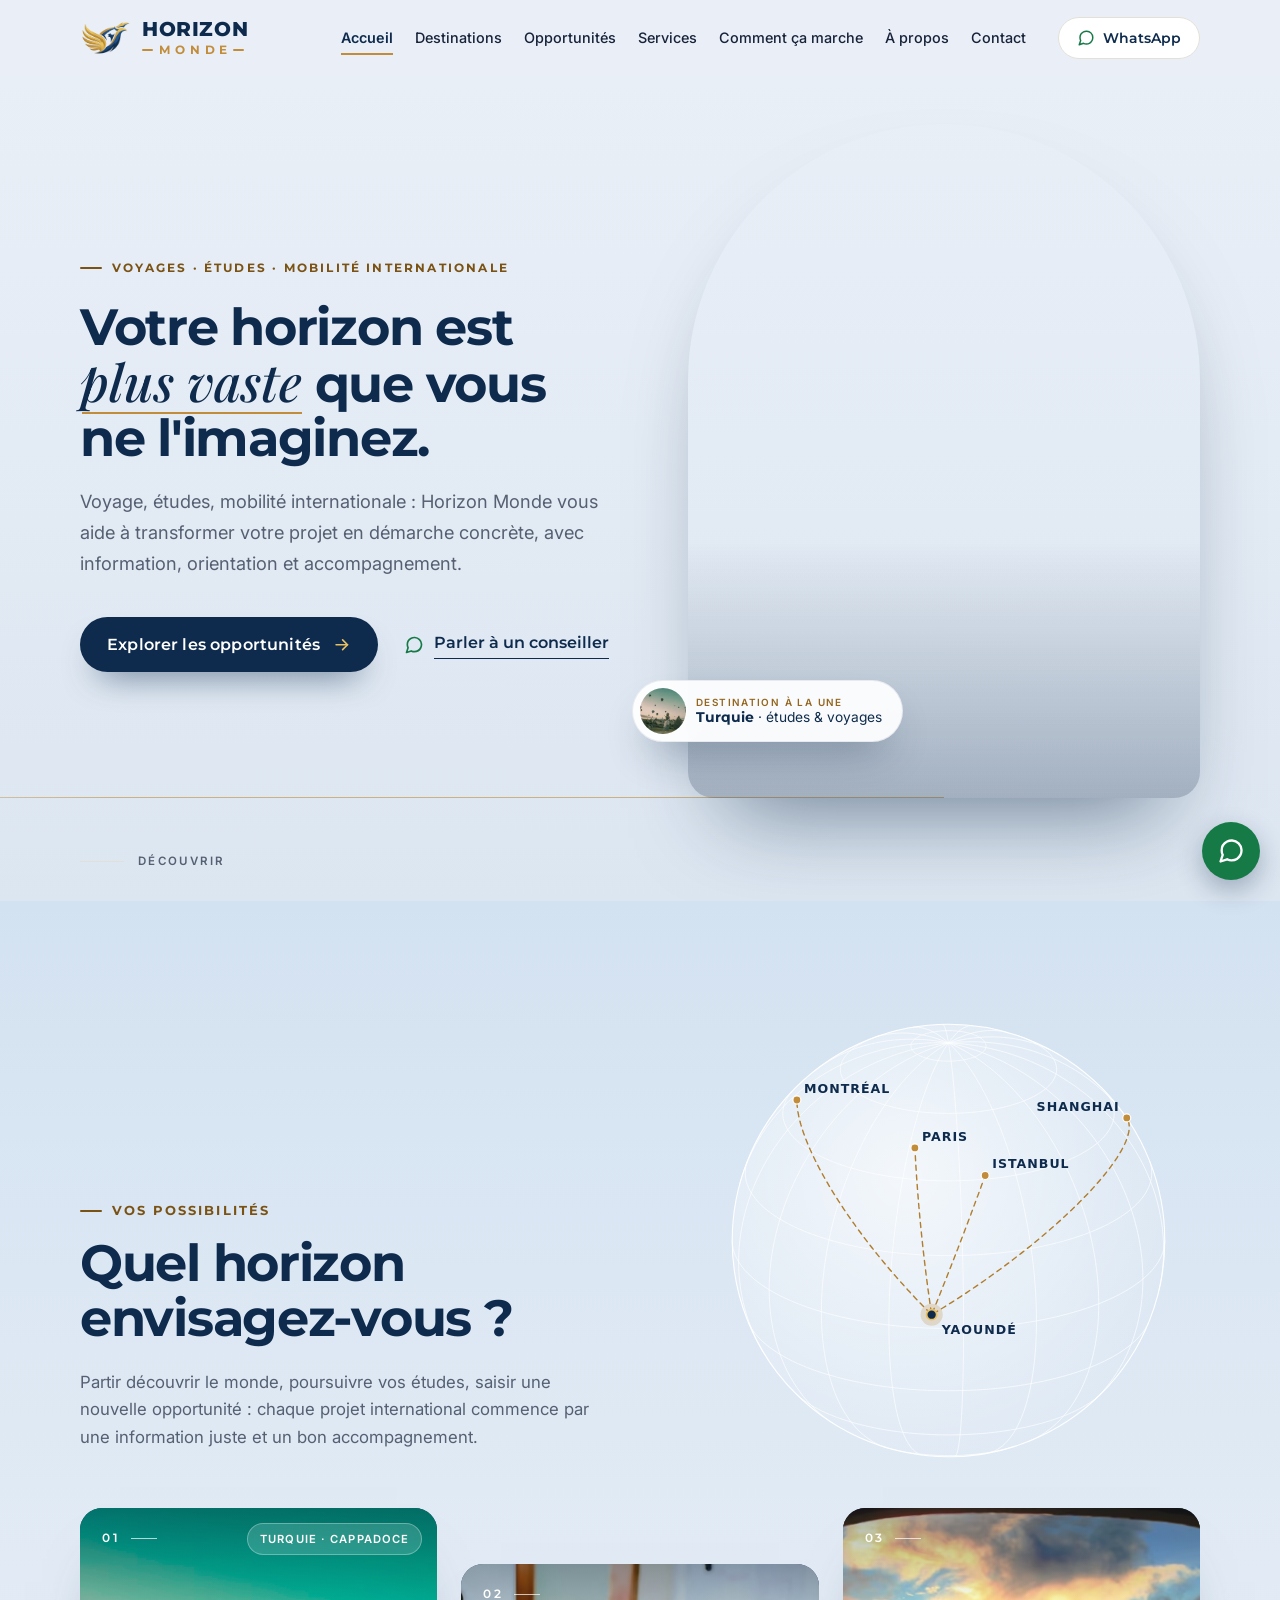
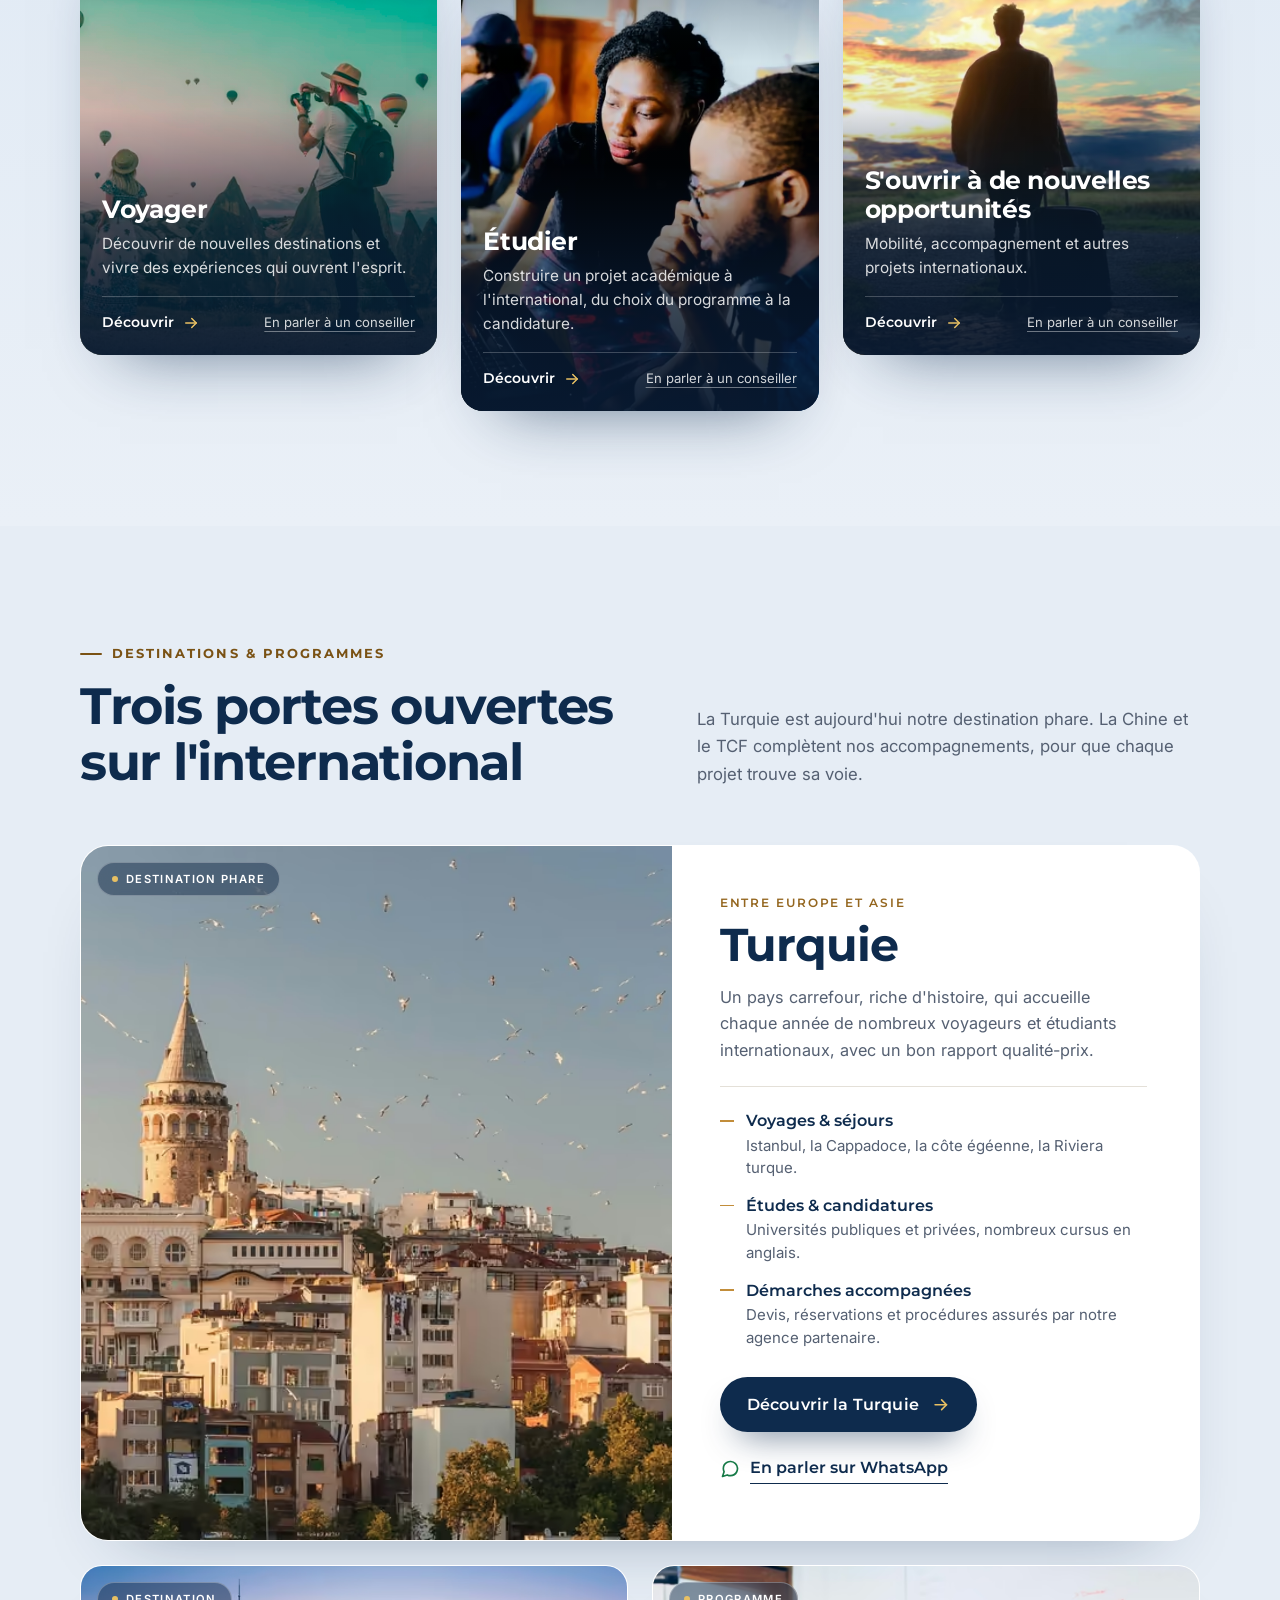
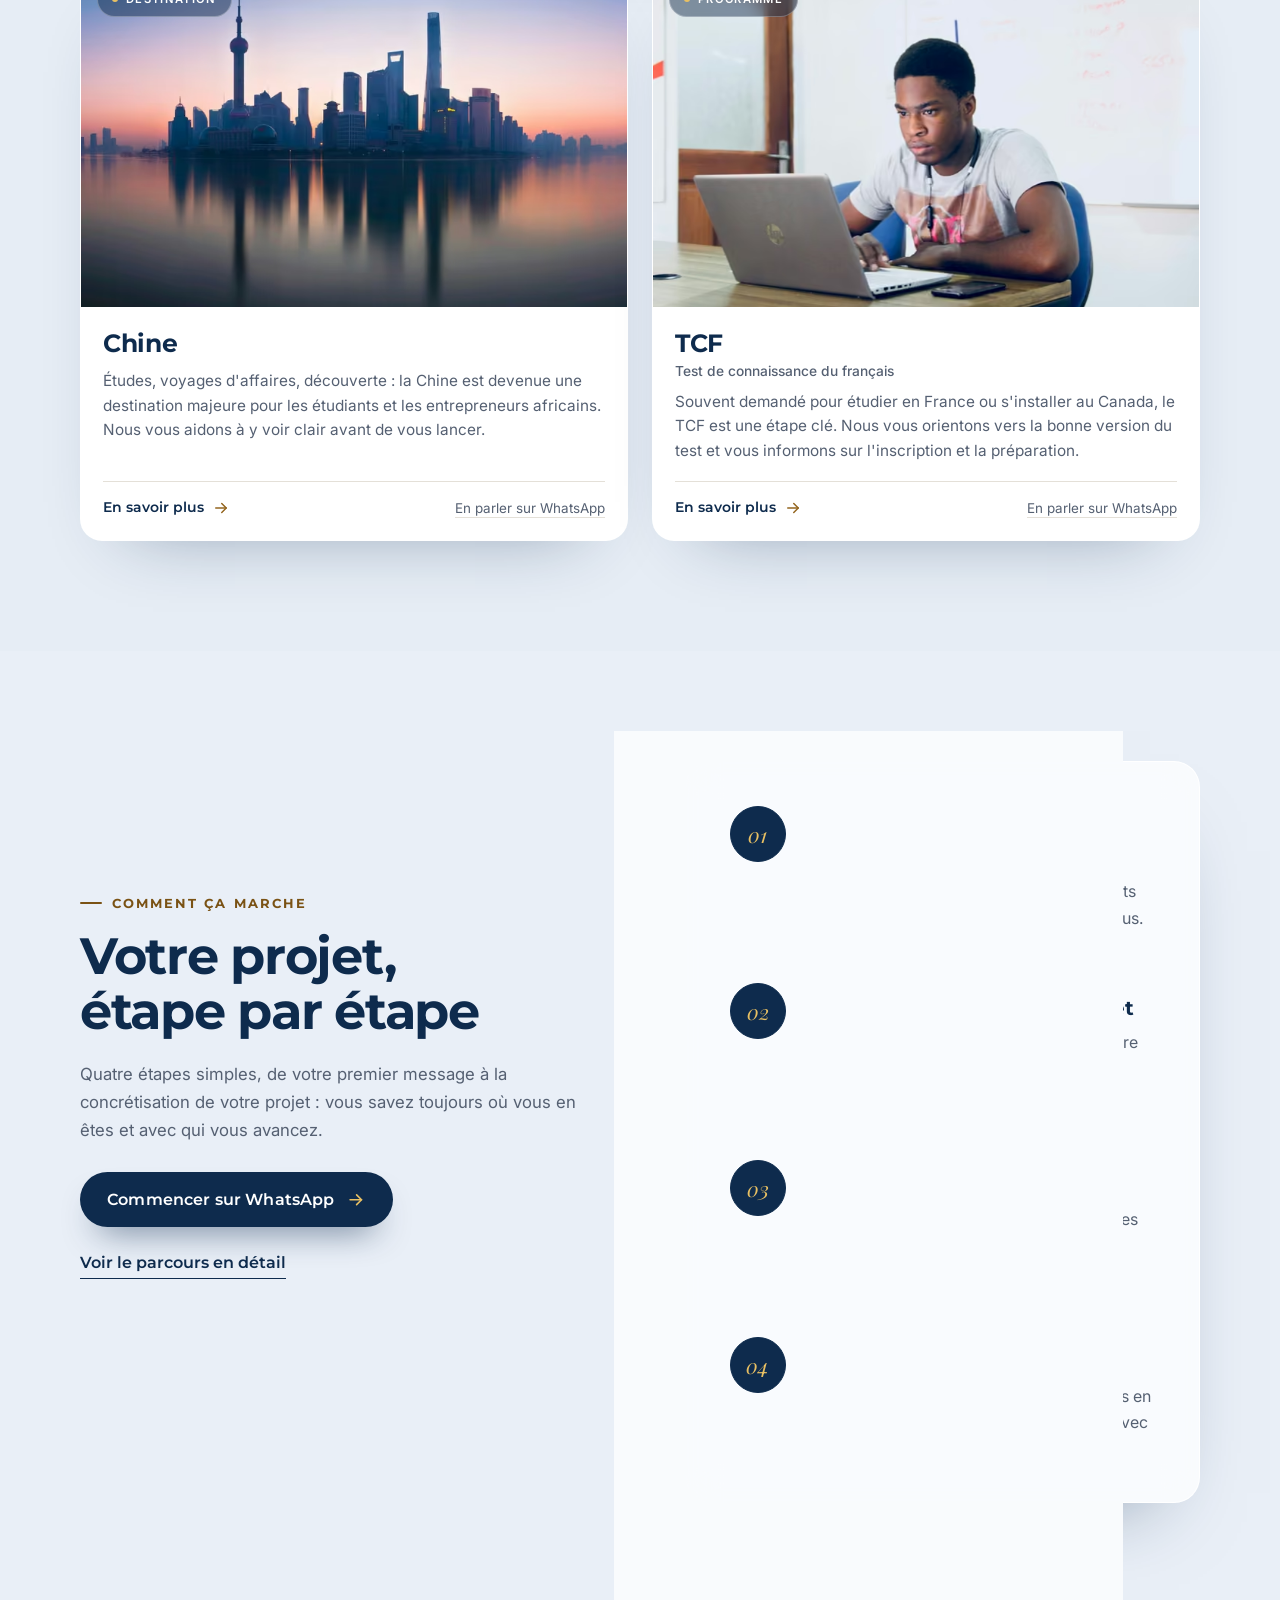
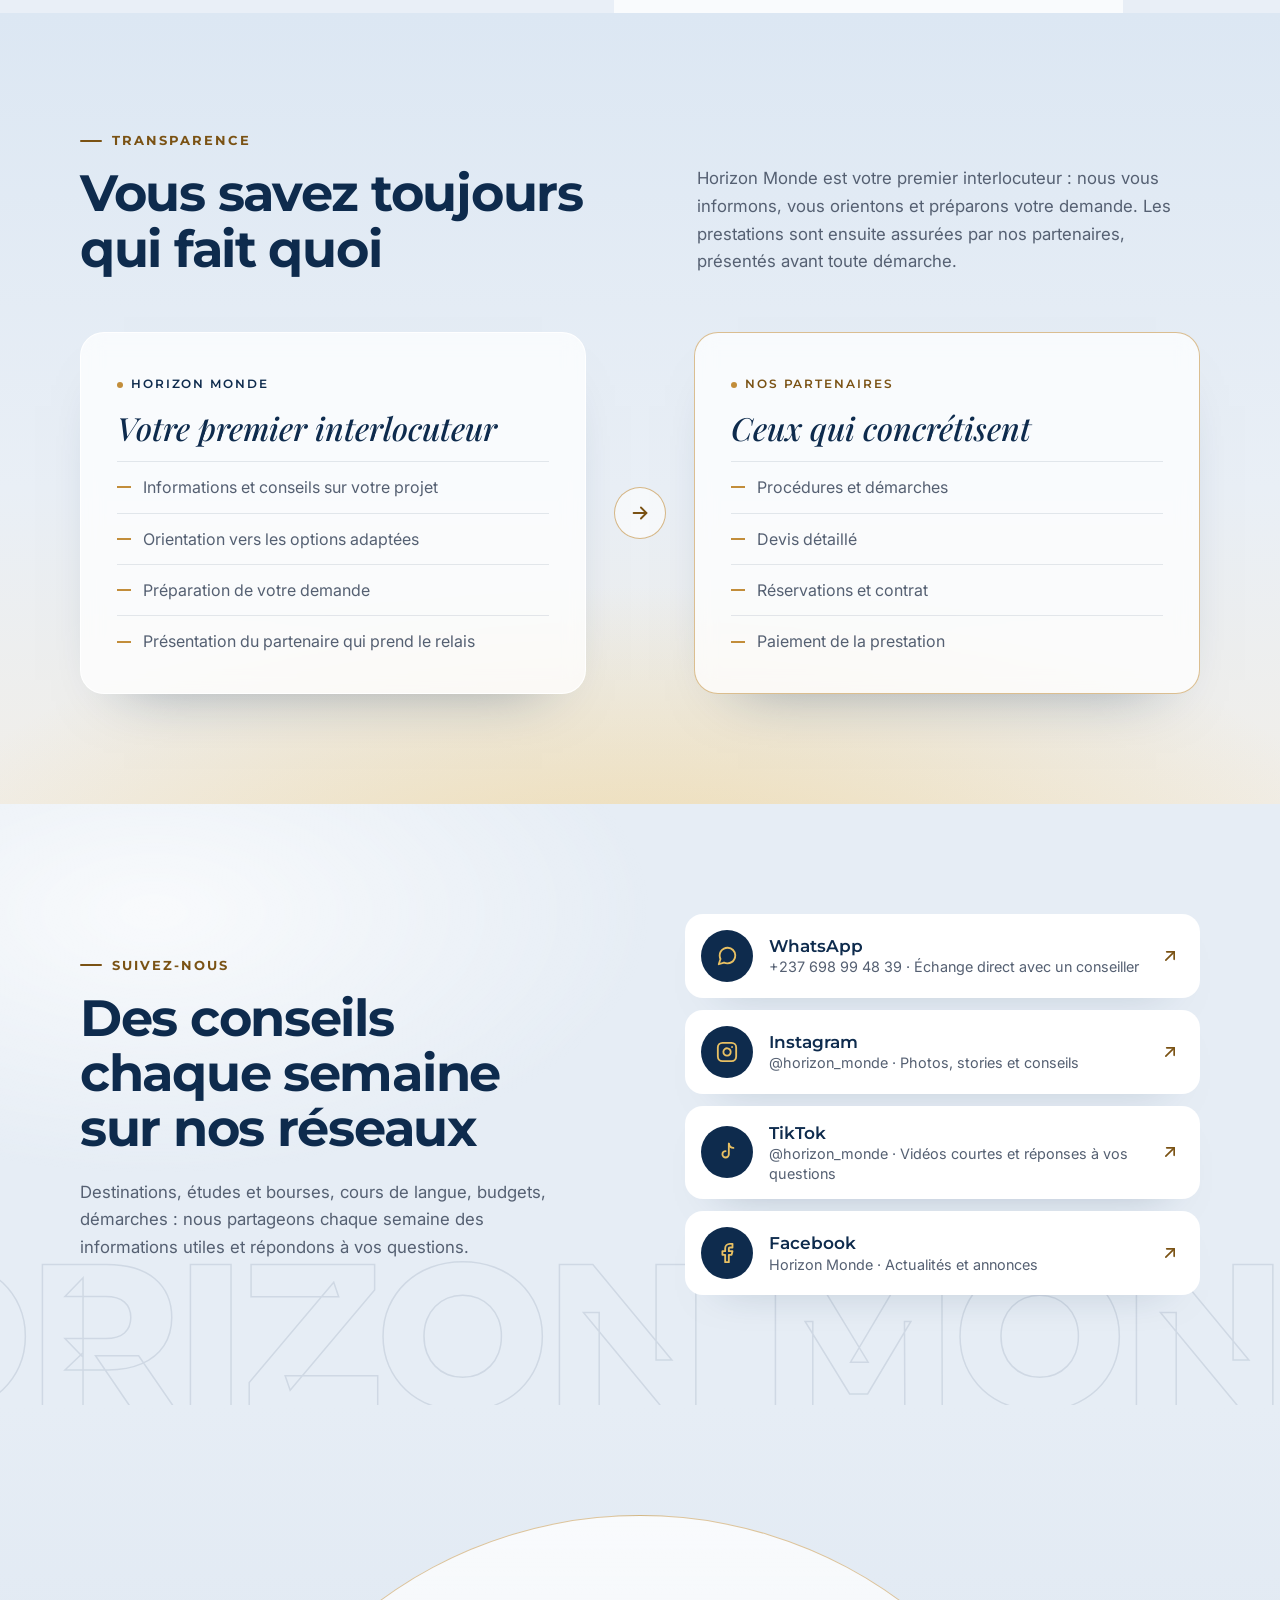
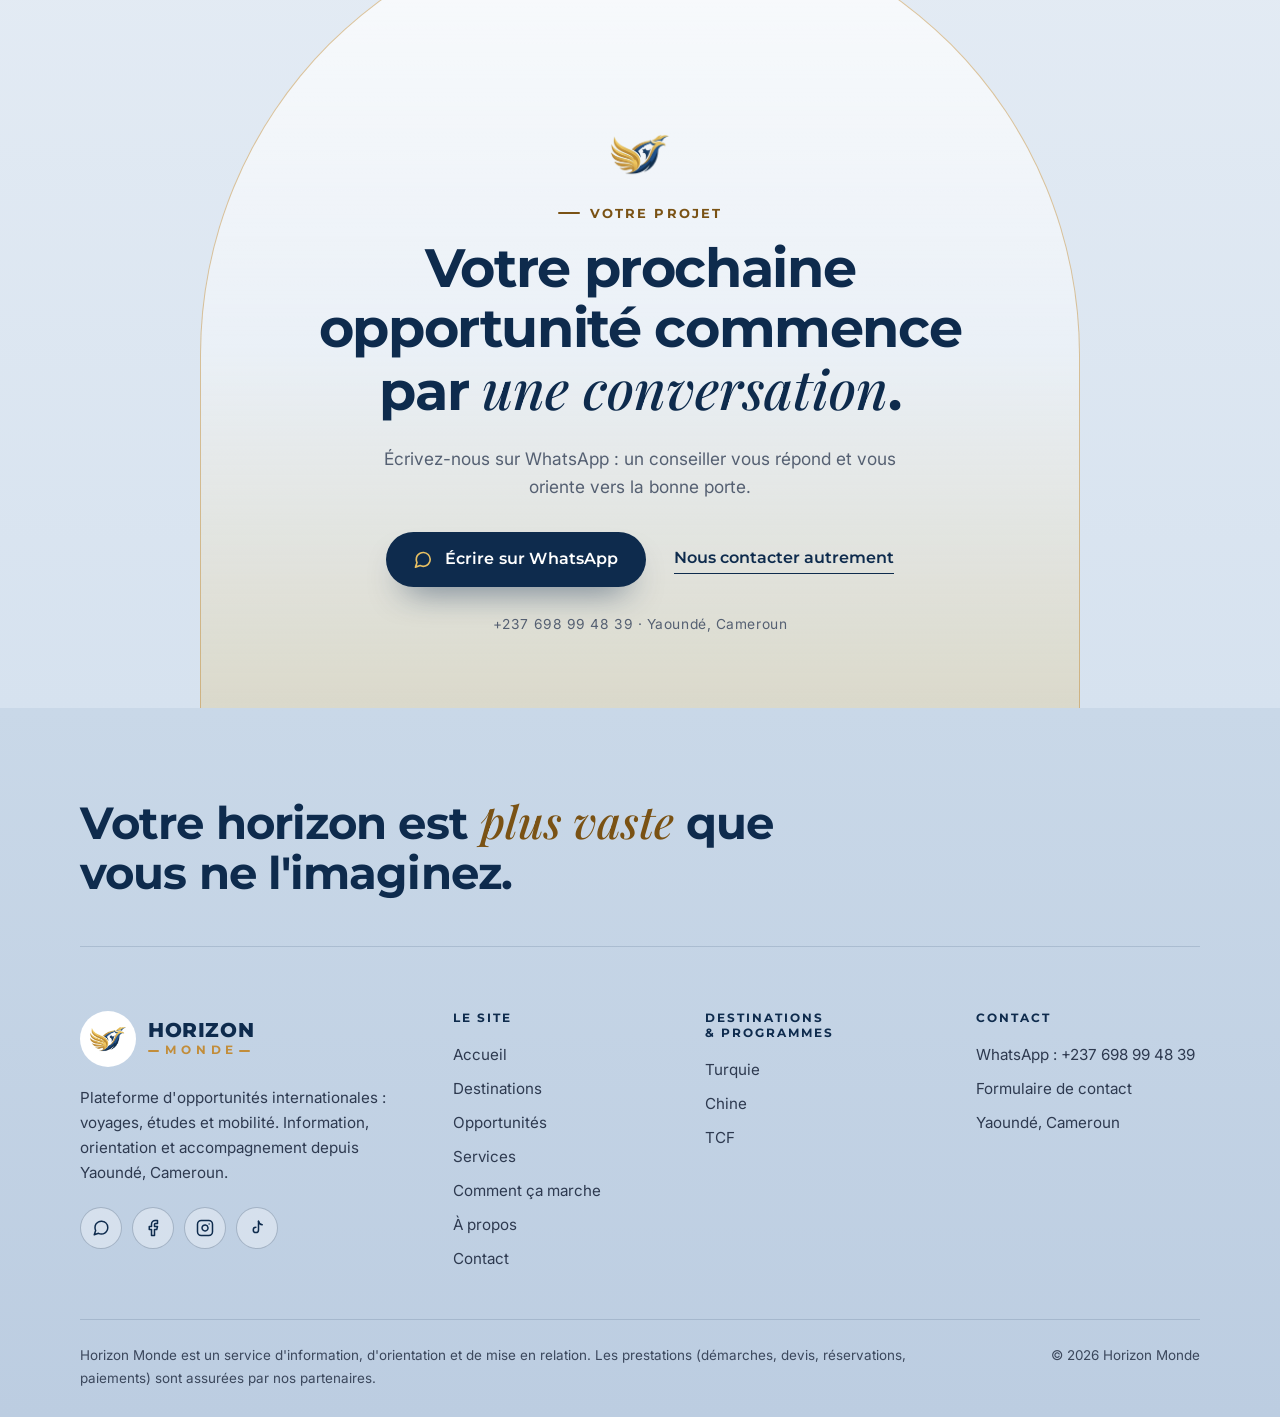
==== index.html @ a97f4060 "Rend les fonds de l'accueil lumineux et variés Plus de sections sombres ni d'aplats répétitifs : cha" ====
<!doctype html>
<html lang="fr">
<head>
  <meta charset="utf-8">
  <meta name="viewport" content="width=device-width, initial-scale=1">
  <title>Horizon Monde — Voyages, études et mobilité internationale</title>
  <meta name="description" content="Voyage, études, mobilité internationale : Horizon Monde vous aide à transformer votre projet en démarche concrète, avec information, orientation et accompagnement.">
  <meta name="theme-color" content="#E9EFF7">

  <meta property="og:type" content="website">
  <meta property="og:locale" content="fr_FR">
  <meta property="og:site_name" content="Horizon Monde">
  <meta property="og:title" content="Horizon Monde — Votre horizon est plus vaste que vous ne l'imaginez">
  <meta property="og:description" content="Plateforme d'opportunités internationales : voyages, études et mobilité. Information, orientation et accompagnement.">
  <meta property="og:image" content="assets/img/og-image.jpg">

  <link rel="icon" type="image/png" href="assets/img/favicon.png">
  <link rel="apple-touch-icon" href="assets/img/apple-touch-icon.png">

  <link rel="preconnect" href="https://fonts.googleapis.com">
  <link rel="preconnect" href="https://fonts.gstatic.com" crossorigin>
  <link href="https://fonts.googleapis.com/css2?family=Inter:wght@400;500;600&family=Montserrat:wght@600;700;800&family=Playfair+Display:ital,wght@1,500&display=swap" rel="stylesheet">
  <link rel="stylesheet" href="assets/css/style.css">
  <script>document.documentElement.classList.add("js");</script>

  <script type="application/ld+json">
  {
    "@context": "https://schema.org",
    "@type": "Organization",
    "name": "Horizon Monde",
    "description": "Plateforme d'opportunités internationales : information, orientation et accompagnement pour les voyages, les études et la mobilité internationale.",
    "logo": "assets/img/logo-horizon-monde.jpg",
    "areaServed": "CM",
    "telephone": "+237698994839",
    "address": { "@type": "PostalAddress", "addressLocality": "Yaoundé", "addressCountry": "CM" },
    "sameAs": ["https://www.instagram.com/horizon_monde/", "https://www.tiktok.com/@horizon_monde", "https://www.facebook.com/share/19ufTChZAv/"]
  }
  </script>
</head>
<body data-page="accueil">
  <a class="skip-link" href="#contenu">Aller au contenu</a>

  <!-- ============ EN-TÊTE (commun à toutes les pages) ============ -->
  <header class="site-header" id="haut">
    <div class="container header-inner">
      <a class="brand" href="index.html" aria-label="Horizon Monde, accueil">
        <img class="brand-emblem" src="assets/img/emblem.png" alt="" width="132" height="93">
        <span class="brand-word">
          <span class="brand-top">Horizon</span>
          <span class="brand-bottom">Monde</span>
        </span>
      </a>

      <button class="nav-toggle" type="button" aria-expanded="false" aria-controls="nav-principale">
        <span class="nav-toggle-bar"></span>
        <span class="visually-hidden">Ouvrir le menu</span>
      </button>

      <nav class="site-nav" id="nav-principale" aria-label="Navigation principale">
        <ul>
          <li><a href="index.html" data-nav="accueil">Accueil</a></li>
          <li><a href="destinations.html" data-nav="destinations">Destinations</a></li>
          <li><a href="opportunites.html" data-nav="opportunites">Opportunités</a></li>
          <li><a href="services.html" data-nav="services">Services</a></li>
          <li><a href="comment-ca-marche.html" data-nav="parcours">Comment ça marche</a></li>
          <li><a href="a-propos.html" data-nav="a-propos">À propos</a></li>
          <li><a href="contact.html" data-nav="contact">Contact</a></li>
        </ul>
        <a class="header-wa" href="contact.html" data-whatsapp data-message="Bonjour Horizon Monde, j'aimerais échanger avec un conseiller.">
          <svg class="icon" viewBox="0 0 24 24" aria-hidden="true"><path d="M21 11.5a8.38 8.38 0 0 1-.9 3.8 8.5 8.5 0 0 1-7.6 4.7 8.38 8.38 0 0 1-3.8-.9L3 21l1.9-5.7a8.38 8.38 0 0 1-.9-3.8 8.5 8.5 0 0 1 4.7-7.6 8.38 8.38 0 0 1 3.8-.9h.5a8.48 8.48 0 0 1 8 8v.5z"/></svg>
          WhatsApp
        </a>
      </nav>
    </div>
  </header>

  <main id="contenu">

    <!-- ============ HERO ============ -->
    <section class="hero" aria-labelledby="hero-titre">
      <div class="container hero-inner">
        <div class="hero-content">
          <p class="eyebrow hero-anim" style="--d:0">Voyages · Études · Mobilité internationale</p>
          <h1 id="hero-titre" class="hero-anim" style="--d:1">Votre horizon est <em>plus vaste</em> que vous ne l'imaginez.</h1>
          <p class="hero-lead hero-anim" style="--d:2">
            Voyage, études, mobilité internationale : Horizon Monde vous aide à transformer votre projet
            en démarche concrète, avec information, orientation et accompagnement.
          </p>
          <div class="hero-actions hero-anim" style="--d:3">
            <a class="btn btn-primary" href="#horizons">
              Explorer les opportunités
              <svg class="icon btn-arrow" viewBox="0 0 24 24" aria-hidden="true"><path d="M5 12h14"/><path d="m13 6 6 6-6 6"/></svg>
            </a>
            <a class="btn-link" href="contact.html" data-whatsapp data-message="Bonjour Horizon Monde, j'aimerais parler de mon projet avec un conseiller.">
              <svg class="icon" viewBox="0 0 24 24" aria-hidden="true"><path d="M21 11.5a8.38 8.38 0 0 1-.9 3.8 8.5 8.5 0 0 1-7.6 4.7 8.38 8.38 0 0 1-3.8-.9L3 21l1.9-5.7a8.38 8.38 0 0 1-.9-3.8 8.5 8.5 0 0 1 4.7-7.6 8.38 8.38 0 0 1 3.8-.9h.5a8.48 8.48 0 0 1 8 8v.5z"/></svg>
              <span>Parler à un conseiller</span>
            </a>
          </div>
        </div>

        <div class="hero-media">
          <div class="hero-frame">
            <picture class="hero-picture">
              <source media="(min-width: 1024px)" type="image/avif" sizes="min(40vw, 560px)"
                srcset="assets/img/photos/hero-640.avif 640w, assets/img/photos/hero-960.avif 960w, assets/img/photos/hero-1280.avif 1280w">
              <source media="(min-width: 1024px)" type="image/webp" sizes="min(40vw, 560px)"
                srcset="assets/img/photos/hero-640.webp 640w, assets/img/photos/hero-960.webp 960w, assets/img/photos/hero-1280.webp 1280w">
              <source media="(min-width: 1024px)" sizes="min(40vw, 560px)"
                srcset="assets/img/photos/hero-640.jpg 640w, assets/img/photos/hero-960.jpg 960w, assets/img/photos/hero-1280.jpg 1280w">
              <source type="image/avif" sizes="100vw"
                srcset="assets/img/photos/hero-mobile-480.avif 480w, assets/img/photos/hero-mobile-720.avif 720w, assets/img/photos/hero-mobile-1080.avif 1080w">
              <source type="image/webp" sizes="100vw"
                srcset="assets/img/photos/hero-mobile-480.webp 480w, assets/img/photos/hero-mobile-720.webp 720w, assets/img/photos/hero-mobile-1080.webp 1080w">
              <img src="assets/img/photos/hero-mobile-720.jpg" sizes="100vw"
                srcset="assets/img/photos/hero-mobile-480.jpg 480w, assets/img/photos/hero-mobile-720.jpg 720w, assets/img/photos/hero-mobile-1080.jpg 1080w"
                width="720" height="1080" fetchpriority="high" decoding="async"
                alt="Une jeune femme, les yeux fermés, penchée au-dessus d'une grande ville qui s'illumine au crépuscule.">
            </picture>
          </div>

          <a class="hero-chip" href="destinations.html#turquie">
            <img src="assets/img/photos/cappadoce-mini-128.webp" alt="" width="44" height="44" decoding="async">
            <span>
              <small>Destination à la une</small>
              <strong>Turquie</strong> · études &amp; voyages
            </span>
          </a>
        </div>
      </div>

      <a class="hero-scroll" href="#horizons">
        <span class="hero-scroll-line" aria-hidden="true"></span>
        Découvrir
      </a>
    </section>

    <!-- ============ QUEL HORIZON ENVISAGEZ-VOUS ? ============ -->
    <section class="horizons tone-azure" id="horizons" aria-labelledby="horizons-titre">
      <div class="container">
        <header class="horizons-head horizons-head-globe">
          <div class="horizons-intro">
            <p class="eyebrow">Vos possibilités</p>
            <h2 id="horizons-titre">Quel horizon envisagez-vous&nbsp;?</h2>
            <p>
              Partir découvrir le monde, poursuivre vos études, saisir une nouvelle opportunité :
              chaque projet international commence par une information juste et un bon accompagnement.
            </p>
          </div>
          <img class="horizons-globe" src="assets/img/globe.svg" width="1000" height="1000" loading="lazy" decoding="async"
            alt="Globe montrant des routes depuis Yaoundé vers Istanbul, Paris, Shanghai et Montréal.">
        </header>

        <div class="horizon-grid">
          <article class="horizon-card reveal" style="--i:0">
            <picture>
              <source type="image/avif" sizes="(min-width: 860px) 370px, 82vw"
                srcset="assets/img/photos/voyager-400.avif 400w, assets/img/photos/voyager-640.avif 640w, assets/img/photos/voyager-880.avif 880w">
              <source type="image/webp" sizes="(min-width: 860px) 370px, 82vw"
                srcset="assets/img/photos/voyager-400.webp 400w, assets/img/photos/voyager-640.webp 640w, assets/img/photos/voyager-880.webp 880w">
              <img src="assets/img/photos/voyager-640.jpg" sizes="(min-width: 860px) 370px, 82vw"
                srcset="assets/img/photos/voyager-400.jpg 400w, assets/img/photos/voyager-640.jpg 640w, assets/img/photos/voyager-880.jpg 880w"
                width="640" height="800" loading="lazy" decoding="async"
                alt="Deux voyageurs admirent des montgolfières au lever du soleil en Cappadoce.">
            </picture>
            <span class="horizon-num" aria-hidden="true">01</span>
            <span class="horizon-tag">Turquie · Cappadoce</span>
            <div class="horizon-body">
              <h3><a class="horizon-link" href="destinations.html">Voyager</a></h3>
              <p>Découvrir de nouvelles destinations et vivre des expériences qui ouvrent l'esprit.</p>
              <div class="horizon-actions">
                <span class="horizon-more" aria-hidden="true">
                  Découvrir
                  <svg class="icon" viewBox="0 0 24 24"><path d="M5 12h14"/><path d="m13 6 6 6-6 6"/></svg>
                </span>
                <a class="horizon-wa" href="contact.html" data-whatsapp data-message="Bonjour Horizon Monde, je prépare un voyage et j'aimerais être conseillé(e).">En parler à un conseiller</a>
              </div>
            </div>
          </article>

          <article class="horizon-card reveal" style="--i:1">
            <picture>
              <source type="image/avif" sizes="(min-width: 860px) 370px, 82vw"
                srcset="assets/img/photos/etudier-400.avif 400w, assets/img/photos/etudier-640.avif 640w, assets/img/photos/etudier-880.avif 880w">
              <source type="image/webp" sizes="(min-width: 860px) 370px, 82vw"
                srcset="assets/img/photos/etudier-400.webp 400w, assets/img/photos/etudier-640.webp 640w, assets/img/photos/etudier-880.webp 880w">
              <img src="assets/img/photos/etudier-640.jpg" sizes="(min-width: 860px) 370px, 82vw"
                srcset="assets/img/photos/etudier-400.jpg 400w, assets/img/photos/etudier-640.jpg 640w, assets/img/photos/etudier-880.jpg 880w"
                width="640" height="800" loading="lazy" decoding="async"
                alt="Deux jeunes travaillent ensemble devant un ordinateur.">
            </picture>
            <span class="horizon-num" aria-hidden="true">02</span>
            <div class="horizon-body">
              <h3><a class="horizon-link" href="opportunites.html#etudes">Étudier</a></h3>
              <p>Construire un projet académique à l'international, du choix du programme à la candidature.</p>
              <div class="horizon-actions">
                <span class="horizon-more" aria-hidden="true">
                  Découvrir
                  <svg class="icon" viewBox="0 0 24 24"><path d="M5 12h14"/><path d="m13 6 6 6-6 6"/></svg>
                </span>
                <a class="horizon-wa" href="contact.html" data-whatsapp data-message="Bonjour Horizon Monde, je souhaite étudier à l'étranger et j'aimerais être orienté(e).">En parler à un conseiller</a>
              </div>
            </div>
          </article>

          <article class="horizon-card reveal" style="--i:2">
            <picture>
              <source type="image/avif" sizes="(min-width: 860px) 370px, 82vw"
                srcset="assets/img/photos/opportunites-400.avif 400w, assets/img/photos/opportunites-640.avif 640w, assets/img/photos/opportunites-880.avif 880w">
              <source type="image/webp" sizes="(min-width: 860px) 370px, 82vw"
                srcset="assets/img/photos/opportunites-400.webp 400w, assets/img/photos/opportunites-640.webp 640w, assets/img/photos/opportunites-880.webp 880w">
              <img src="assets/img/photos/opportunites-640.jpg" sizes="(min-width: 860px) 370px, 82vw"
                srcset="assets/img/photos/opportunites-400.jpg 400w, assets/img/photos/opportunites-640.jpg 640w, assets/img/photos/opportunites-880.jpg 880w"
                width="640" height="800" loading="lazy" decoding="async"
                alt="Un voyageur avec sa valise, sous une arche ouverte sur un ciel de coucher de soleil.">
            </picture>
            <span class="horizon-num" aria-hidden="true">03</span>
            <div class="horizon-body">
              <h3><a class="horizon-link" href="opportunites.html">S'ouvrir à de nouvelles opportunités</a></h3>
              <p>Mobilité, accompagnement et autres projets internationaux.</p>
              <div class="horizon-actions">
                <span class="horizon-more" aria-hidden="true">
                  Découvrir
                  <svg class="icon" viewBox="0 0 24 24"><path d="M5 12h14"/><path d="m13 6 6 6-6 6"/></svg>
                </span>
                <a class="horizon-wa" href="contact.html" data-whatsapp data-message="Bonjour Horizon Monde, j'ai un projet international dont j'aimerais parler avec un conseiller.">En parler à un conseiller</a>
              </div>
            </div>
          </article>
        </div>
      </div>
    </section>

    <!-- ============ DESTINATIONS & PROGRAMMES ============ -->
    <section class="section tone-mist dest-section" id="destinations" aria-labelledby="destinations-titre">
      <div class="container">
        <header class="split-head">
          <div>
            <p class="eyebrow">Destinations &amp; programmes</p>
            <h2 id="destinations-titre">Trois portes ouvertes sur l'international</h2>
          </div>
          <p>
            La Turquie est aujourd'hui notre destination phare. La Chine et le TCF complètent nos
            accompagnements, pour que chaque projet trouve sa voie.
          </p>
        </header>

        <article class="dest-feature reveal" aria-labelledby="turquie-titre">
          <div class="dest-feature-media">
            <picture>
              <source type="image/avif" sizes="(min-width: 960px) 620px, 100vw"
                srcset="assets/img/photos/turquie-480.avif 480w, assets/img/photos/turquie-800.avif 800w, assets/img/photos/turquie-1200.avif 1200w">
              <source type="image/webp" sizes="(min-width: 960px) 620px, 100vw"
                srcset="assets/img/photos/turquie-480.webp 480w, assets/img/photos/turquie-800.webp 800w, assets/img/photos/turquie-1200.webp 1200w">
              <img src="assets/img/photos/turquie-800.jpg" sizes="(min-width: 960px) 620px, 100vw"
                srcset="assets/img/photos/turquie-480.jpg 480w, assets/img/photos/turquie-800.jpg 800w, assets/img/photos/turquie-1200.jpg 1200w"
                width="800" height="600" loading="lazy" decoding="async"
                alt="Istanbul et la tour de Galata dans la lumière dorée de fin de journée.">
            </picture>
            <span class="dest-badge">Destination phare</span>
          </div>

          <div class="dest-feature-body">
            <p class="dest-kicker">Entre Europe et Asie</p>
            <h3 id="turquie-titre">Turquie</h3>
            <p class="dest-lead">
              Un pays carrefour, riche d'histoire, qui accueille chaque année de nombreux voyageurs et
              étudiants internationaux, avec un bon rapport qualité-prix.
            </p>
            <ul class="dest-points">
              <li><strong>Voyages &amp; séjours</strong>Istanbul, la Cappadoce, la côte égéenne, la Riviera turque.</li>
              <li><strong>Études &amp; candidatures</strong>Universités publiques et privées, nombreux cursus en anglais.</li>
              <li><strong>Démarches accompagnées</strong>Devis, réservations et procédures assurés par notre agence partenaire.</li>
            </ul>
            <div class="dest-actions">
              <a class="btn btn-primary" href="destinations.html#turquie">
                Découvrir la Turquie
                <svg class="icon btn-arrow" viewBox="0 0 24 24" aria-hidden="true"><path d="M5 12h14"/><path d="m13 6 6 6-6 6"/></svg>
              </a>
              <a class="btn-link" href="contact.html" data-whatsapp data-message="Bonjour Horizon Monde, mon projet concerne la Turquie et j'aimerais être conseillé(e).">
                <svg class="icon" viewBox="0 0 24 24" aria-hidden="true"><path d="M21 11.5a8.38 8.38 0 0 1-.9 3.8 8.5 8.5 0 0 1-7.6 4.7 8.38 8.38 0 0 1-3.8-.9L3 21l1.9-5.7a8.38 8.38 0 0 1-.9-3.8 8.5 8.5 0 0 1 4.7-7.6 8.38 8.38 0 0 1 3.8-.9h.5a8.48 8.48 0 0 1 8 8v.5z"/></svg>
                <span>En parler sur WhatsApp</span>
              </a>
            </div>
          </div>
        </article>

        <div class="dest-grid">
          <article class="dest-card reveal" style="--i:0">
            <div class="dest-card-media">
              <picture>
                <source type="image/avif" sizes="(min-width: 760px) 560px, 100vw"
                  srcset="assets/img/photos/chine-480.avif 480w, assets/img/photos/chine-720.avif 720w, assets/img/photos/chine-1080.avif 1080w">
                <source type="image/webp" sizes="(min-width: 760px) 560px, 100vw"
                  srcset="assets/img/photos/chine-480.webp 480w, assets/img/photos/chine-720.webp 720w, assets/img/photos/chine-1080.webp 1080w">
                <img src="assets/img/photos/chine-720.jpg" sizes="(min-width: 760px) 560px, 100vw"
                  srcset="assets/img/photos/chine-480.jpg 480w, assets/img/photos/chine-720.jpg 720w, assets/img/photos/chine-1080.jpg 1080w"
                  width="720" height="540" loading="lazy" decoding="async"
                  alt="La skyline de Shanghai se reflète dans le fleuve à l'aube.">
              </picture>
              <span class="dest-badge">Destination</span>
            </div>
            <div class="dest-card-body">
              <h3><a class="dest-card-link" href="destinations.html#chine">Chine</a></h3>
              <p>
                Études, voyages d'affaires, découverte : la Chine est devenue une destination majeure
                pour les étudiants et les entrepreneurs africains. Nous vous aidons à y voir clair
                avant de vous lancer.
              </p>
              <div class="dest-card-actions">
                <span class="dest-card-more" aria-hidden="true">
                  En savoir plus
                  <svg class="icon" viewBox="0 0 24 24"><path d="M5 12h14"/><path d="m13 6 6 6-6 6"/></svg>
                </span>
                <a class="dest-card-wa" href="contact.html" data-whatsapp data-message="Bonjour Horizon Monde, mon projet concerne la Chine et j'aimerais être conseillé(e).">En parler sur WhatsApp</a>
              </div>
            </div>
          </article>

          <article class="dest-card reveal" style="--i:1">
            <div class="dest-card-media">
              <picture>
                <source type="image/avif" sizes="(min-width: 760px) 560px, 100vw"
                  srcset="assets/img/photos/tcf-480.avif 480w, assets/img/photos/tcf-720.avif 720w, assets/img/photos/tcf-1080.avif 1080w">
                <source type="image/webp" sizes="(min-width: 760px) 560px, 100vw"
                  srcset="assets/img/photos/tcf-480.webp 480w, assets/img/photos/tcf-720.webp 720w, assets/img/photos/tcf-1080.webp 1080w">
                <img src="assets/img/photos/tcf-720.jpg" sizes="(min-width: 760px) 560px, 100vw"
                  srcset="assets/img/photos/tcf-480.jpg 480w, assets/img/photos/tcf-720.jpg 720w, assets/img/photos/tcf-1080.jpg 1080w"
                  width="720" height="540" loading="lazy" decoding="async"
                  alt="Un jeune homme concentré travaille sur son ordinateur portable.">
              </picture>
              <span class="dest-badge">Programme</span>
            </div>
            <div class="dest-card-body">
              <h3><a class="dest-card-link" href="services.html#tcf">TCF</a> <small>Test de connaissance du français</small></h3>
              <p>
                Souvent demandé pour étudier en France ou s'installer au Canada, le TCF est une étape
                clé. Nous vous orientons vers la bonne version du test et vous informons sur
                l'inscription et la préparation.
              </p>
              <div class="dest-card-actions">
                <span class="dest-card-more" aria-hidden="true">
                  En savoir plus
                  <svg class="icon" viewBox="0 0 24 24"><path d="M5 12h14"/><path d="m13 6 6 6-6 6"/></svg>
                </span>
                <a class="dest-card-wa" href="contact.html" data-whatsapp data-message="Bonjour Horizon Monde, j'aimerais avoir des informations sur le TCF.">En parler sur WhatsApp</a>
              </div>
            </div>
          </article>
        </div>
      </div>
    </section>

    <!-- ============ COMMENT ÇA MARCHE ============ -->
    <section class="section process" id="parcours" aria-labelledby="parcours-titre">
      <picture class="process-bg">
        <source media="(min-width: 960px)" type="image/avif" sizes="100vw"
          srcset="assets/img/photos/ciel-1280.avif 1280w, assets/img/photos/ciel-1920.avif 1920w">
        <source media="(min-width: 960px)" type="image/webp" sizes="100vw"
          srcset="assets/img/photos/ciel-1280.webp 1280w, assets/img/photos/ciel-1920.webp 1920w">
        <source media="(min-width: 960px)" sizes="100vw"
          srcset="assets/img/photos/ciel-1280.jpg 1280w, assets/img/photos/ciel-1920.jpg 1920w">
        <source type="image/avif" sizes="100vw"
          srcset="assets/img/photos/ciel-mobile-600.avif 600w, assets/img/photos/ciel-mobile-900.avif 900w">
        <source type="image/webp" sizes="100vw"
          srcset="assets/img/photos/ciel-mobile-600.webp 600w, assets/img/photos/ciel-mobile-900.webp 900w">
        <img src="assets/img/photos/ciel-mobile-600.jpg" alt="" width="600" height="800" loading="lazy" decoding="async">
      </picture>
      <div class="container process-inner">
        <div class="process-intro">
          <p class="eyebrow">Comment ça marche</p>
          <h2 id="parcours-titre">Votre projet, étape par étape</h2>
          <p>
            Quatre étapes simples, de votre premier message à la concrétisation de votre projet :
            vous savez toujours où vous en êtes et avec qui vous avancez.
          </p>
          <div class="process-actions">
            <a class="btn btn-primary" href="contact.html" data-whatsapp data-message="Bonjour Horizon Monde, j'aimerais démarrer mon projet avec vous.">
              Commencer sur WhatsApp
              <svg class="icon btn-arrow" viewBox="0 0 24 24" aria-hidden="true"><path d="M5 12h14"/><path d="m13 6 6 6-6 6"/></svg>
            </a>
            <a class="btn-link" href="comment-ca-marche.html"><span>Voir le parcours en détail</span></a>
          </div>
        </div>

        <div class="process-panel">
        <ol class="timeline">
          <li class="timeline-step reveal">
            <span class="timeline-num" aria-hidden="true">01</span>
            <div class="timeline-body">
              <h3>Vous nous écrivez</h3>
              <p>Un message sur WhatsApp ou via le formulaire de contact suffit : quelques mots sur votre projet, et nous revenons vers vous.</p>
            </div>
          </li>
          <li class="timeline-step reveal">
            <span class="timeline-num" aria-hidden="true">02</span>
            <div class="timeline-body">
              <h3>Nous comprenons votre projet</h3>
              <p>Objectif, destination, dates, budget, nombre de personnes : nous faisons le point ensemble pour bien cerner vos besoins.</p>
            </div>
          </li>
          <li class="timeline-step reveal">
            <span class="timeline-num" aria-hidden="true">03</span>
            <div class="timeline-body">
              <h3>Nous vous orientons</h3>
              <p>Nous vous présentons les options adaptées et le partenaire qui prendra le relais. Vous savez toujours avec qui vous traitez.</p>
            </div>
          </li>
          <li class="timeline-step reveal">
            <span class="timeline-num" aria-hidden="true">04</span>
            <div class="timeline-body">
              <h3>Votre projet se concrétise</h3>
              <p>Démarches, devis et réservations sont pris en charge par notre partenaire, qui conclut avec vous en toute transparence.</p>
            </div>
          </li>
        </ol>
        </div>
      </div>
    </section>

    <!-- ============ TRANSPARENCE ============ -->
    <section class="section tone-dawn trust" id="transparence" aria-labelledby="transparence-titre">
      <div class="container">
        <header class="split-head">
          <div>
            <p class="eyebrow">Transparence</p>
            <h2 id="transparence-titre">Vous savez toujours qui fait quoi</h2>
          </div>
          <p>
            Horizon Monde est votre premier interlocuteur : nous vous informons, vous orientons et
            préparons votre demande. Les prestations sont ensuite assurées par nos partenaires,
            présentés avant toute démarche.
          </p>
        </header>

        <div class="trust-roles">
          <article class="trust-role reveal" style="--i:0">
            <p class="trust-label">Horizon Monde</p>
            <h3>Votre premier interlocuteur</h3>
            <ul class="trust-list">
              <li>Informations et conseils sur votre projet</li>
              <li>Orientation vers les options adaptées</li>
              <li>Préparation de votre demande</li>
              <li>Présentation du partenaire qui prend le relais</li>
            </ul>
          </article>

          <span class="trust-handoff" aria-hidden="true">
            <svg class="icon" viewBox="0 0 24 24"><path d="M5 12h14"/><path d="m13 6 6 6-6 6"/></svg>
          </span>

          <article class="trust-role trust-role-partner reveal" style="--i:1">
            <p class="trust-label">Nos partenaires</p>
            <h3>Ceux qui concrétisent</h3>
            <ul class="trust-list">
              <li>Procédures et démarches</li>
              <li>Devis détaillé</li>
              <li>Réservations et contrat</li>
              <li>Paiement de la prestation</li>
            </ul>
          </article>
        </div>
      </div>
    </section>

    <!-- ============ RÉSEAUX ============ -->
    <section class="section social" id="reseaux" aria-labelledby="reseaux-titre">
      <span class="social-wordmark" aria-hidden="true">Horizon Monde</span>
      <div class="container social-inner">
        <div class="social-intro">
          <p class="eyebrow">Suivez-nous</p>
          <h2 id="reseaux-titre">Des conseils chaque semaine sur nos réseaux</h2>
          <p>
            Destinations, études et bourses, cours de langue, budgets, démarches : nous partageons
            chaque semaine des informations utiles et répondons à vos questions.
          </p>
        </div>

        <ul class="social-list">
          <li class="reveal" style="--i:0">
            <a class="social-row" href="contact.html" data-whatsapp data-message="Bonjour Horizon Monde, j'ai une question sur mon projet.">
              <span class="social-icon">
                <svg class="icon" viewBox="0 0 24 24" aria-hidden="true"><path d="M21 11.5a8.38 8.38 0 0 1-.9 3.8 8.5 8.5 0 0 1-7.6 4.7 8.38 8.38 0 0 1-3.8-.9L3 21l1.9-5.7a8.38 8.38 0 0 1-.9-3.8 8.5 8.5 0 0 1 4.7-7.6 8.38 8.38 0 0 1 3.8-.9h.5a8.48 8.48 0 0 1 8 8v.5z"/></svg>
              </span>
              <span class="social-text">
                <strong>WhatsApp</strong>
                <span>+237 698 99 48 39 · Échange direct avec un conseiller</span>
              </span>
              <svg class="icon social-arrow" viewBox="0 0 24 24" aria-hidden="true"><path d="M7 17 17 7"/><path d="M8 7h9v9"/></svg>
            </a>
          </li>
          <li class="reveal" style="--i:1">
            <a class="social-row" data-social="instagram" href="#" target="_blank" rel="noopener">
              <span class="social-icon">
                <svg class="icon" viewBox="0 0 24 24" aria-hidden="true"><rect x="2" y="2" width="20" height="20" rx="5"/><path d="M16 11.4A4 4 0 1 1 12.6 8 4 4 0 0 1 16 11.4z"/><path d="M17.5 6.5h.01"/></svg>
              </span>
              <span class="social-text">
                <strong>Instagram</strong>
                <span>@horizon_monde · Photos, stories et conseils</span>
              </span>
              <svg class="icon social-arrow" viewBox="0 0 24 24" aria-hidden="true"><path d="M7 17 17 7"/><path d="M8 7h9v9"/></svg>
            </a>
          </li>
          <li class="reveal" style="--i:2">
            <a class="social-row" data-social="tiktok" href="#" target="_blank" rel="noopener">
              <span class="social-icon">
                <svg class="icon" viewBox="0 0 24 24" aria-hidden="true"><path d="M14 3v11.5a3.5 3.5 0 1 1-3.5-3.5"/><path d="M14 3c.5 2.5 2.5 4.5 5 4.5"/></svg>
              </span>
              <span class="social-text">
                <strong>TikTok</strong>
                <span>@horizon_monde · Vidéos courtes et réponses à vos questions</span>
              </span>
              <svg class="icon social-arrow" viewBox="0 0 24 24" aria-hidden="true"><path d="M7 17 17 7"/><path d="M8 7h9v9"/></svg>
            </a>
          </li>
          <li class="reveal" style="--i:3">
            <a class="social-row" data-social="facebook" href="#" target="_blank" rel="noopener">
              <span class="social-icon">
                <svg class="icon" viewBox="0 0 24 24" aria-hidden="true"><path d="M18 2h-3a5 5 0 0 0-5 5v3H7v4h3v8h4v-8h3l1-4h-4V7a1 1 0 0 1 1-1h3z"/></svg>
              </span>
              <span class="social-text">
                <strong>Facebook</strong>
                <span>Horizon Monde · Actualités et annonces</span>
              </span>
              <svg class="icon social-arrow" viewBox="0 0 24 24" aria-hidden="true"><path d="M7 17 17 7"/><path d="M8 7h9v9"/></svg>
            </a>
          </li>
          <li class="reveal" style="--i:4">
            <a class="social-row" data-social="threads" href="#" target="_blank" rel="noopener">
              <span class="social-icon">
                <svg class="icon" viewBox="0 0 24 24" aria-hidden="true"><circle cx="12" cy="12" r="4"/><path d="M16 8v5a3 3 0 0 0 6 0v-1a10 10 0 1 0-3.92 7.94"/></svg>
              </span>
              <span class="social-text">
                <strong>Threads</strong>
                <span>@horizon_monde · Échanges et actualités</span>
              </span>
              <svg class="icon social-arrow" viewBox="0 0 24 24" aria-hidden="true"><path d="M7 17 17 7"/><path d="M8 7h9v9"/></svg>
            </a>
          </li>
          <li class="reveal" style="--i:5">
            <a class="social-row" data-social="youtube" href="#" target="_blank" rel="noopener">
              <span class="social-icon">
                <svg class="icon" viewBox="0 0 24 24" aria-hidden="true"><path d="M22.54 6.42a2.78 2.78 0 0 0-1.94-2C18.88 4 12 4 12 4s-6.88 0-8.6.46a2.78 2.78 0 0 0-1.94 2A29 29 0 0 0 1 11.75a29 29 0 0 0 .46 5.33A2.78 2.78 0 0 0 3.4 19c1.72.46 8.6.46 8.6.46s6.88 0 8.6-.46a2.78 2.78 0 0 0 1.94-2 29 29 0 0 0 .46-5.25 29 29 0 0 0-.46-5.33z"/><path d="m9.75 15.02 5.75-3.27-5.75-3.27v6.54z"/></svg>
              </span>
              <span class="social-text">
                <strong>YouTube</strong>
                <span>Horizon Monde · Vidéos et guides pratiques</span>
              </span>
              <svg class="icon social-arrow" viewBox="0 0 24 24" aria-hidden="true"><path d="M7 17 17 7"/><path d="M8 7h9v9"/></svg>
            </a>
          </li>
        </ul>
      </div>
    </section>

    <!-- ============ APPEL FINAL ============ -->
    <section class="section tone-glow closing" aria-labelledby="cta-titre">
      <div class="container">
        <div class="closing-arch reveal">
          <img class="closing-emblem" src="assets/img/emblem.png" alt="" width="132" height="93" loading="lazy" decoding="async">
          <p class="eyebrow">Votre projet</p>
          <h2 id="cta-titre">Votre prochaine opportunité commence par <em>une conversation</em>.</h2>
          <p class="closing-lead">Écrivez-nous sur WhatsApp : un conseiller vous répond et vous oriente vers la bonne porte.</p>
          <div class="closing-actions">
            <a class="btn btn-primary" href="contact.html" data-whatsapp data-message="Bonjour Horizon Monde, j'aimerais parler de mon projet avec un conseiller.">
              <svg class="icon" viewBox="0 0 24 24" aria-hidden="true"><path d="M21 11.5a8.38 8.38 0 0 1-.9 3.8 8.5 8.5 0 0 1-7.6 4.7 8.38 8.38 0 0 1-3.8-.9L3 21l1.9-5.7a8.38 8.38 0 0 1-.9-3.8 8.5 8.5 0 0 1 4.7-7.6 8.38 8.38 0 0 1 3.8-.9h.5a8.48 8.48 0 0 1 8 8v.5z"/></svg>
              Écrire sur WhatsApp
            </a>
            <a class="btn-link" href="contact.html"><span>Nous contacter autrement</span></a>
          </div>
          <p class="closing-note">+237 698 99 48 39 · Yaoundé, Cameroun</p>
        </div>
      </div>
    </section>
  </main>

  <!-- ============ PIED DE PAGE (commun à toutes les pages) ============ -->
  <footer class="site-footer">
    <div class="container">
      <p class="footer-statement">Votre horizon est <em>plus vaste</em> que vous ne l'imaginez.</p>

      <div class="footer-grid">
        <div class="footer-brand">
          <a class="footer-logo" href="index.html" aria-label="Horizon Monde, accueil">
            <span class="footer-emblem"><img src="assets/img/emblem.png" alt="" width="132" height="93" loading="lazy" decoding="async"></span>
            <span class="brand-word">
              <span class="brand-top">Horizon</span>
              <span class="brand-bottom">Monde</span>
            </span>
          </a>
          <p>Plateforme d'opportunités internationales : voyages, études et mobilité. Information, orientation et accompagnement depuis Yaoundé, Cameroun.</p>
          <ul class="footer-social" aria-label="Réseaux sociaux">
            <li><a href="contact.html" data-whatsapp data-message="Bonjour Horizon Monde !" aria-label="WhatsApp"><svg class="icon" viewBox="0 0 24 24" aria-hidden="true"><path d="M21 11.5a8.38 8.38 0 0 1-.9 3.8 8.5 8.5 0 0 1-7.6 4.7 8.38 8.38 0 0 1-3.8-.9L3 21l1.9-5.7a8.38 8.38 0 0 1-.9-3.8 8.5 8.5 0 0 1 4.7-7.6 8.38 8.38 0 0 1 3.8-.9h.5a8.48 8.48 0 0 1 8 8v.5z"/></svg></a></li>
            <li><a data-social="facebook" href="#" target="_blank" rel="noopener" aria-label="Facebook"><svg class="icon" viewBox="0 0 24 24" aria-hidden="true"><path d="M18 2h-3a5 5 0 0 0-5 5v3H7v4h3v8h4v-8h3l1-4h-4V7a1 1 0 0 1 1-1h3z"/></svg></a></li>
            <li><a data-social="instagram" href="#" target="_blank" rel="noopener" aria-label="Instagram"><svg class="icon" viewBox="0 0 24 24" aria-hidden="true"><rect x="2" y="2" width="20" height="20" rx="5"/><path d="M16 11.4A4 4 0 1 1 12.6 8 4 4 0 0 1 16 11.4z"/><path d="M17.5 6.5h.01"/></svg></a></li>
            <li><a data-social="tiktok" href="#" target="_blank" rel="noopener" aria-label="TikTok"><svg class="icon" viewBox="0 0 24 24" aria-hidden="true"><path d="M14 3v11.5a3.5 3.5 0 1 1-3.5-3.5"/><path d="M14 3c.5 2.5 2.5 4.5 5 4.5"/></svg></a></li>
            <li><a data-social="threads" href="#" target="_blank" rel="noopener" aria-label="Threads"><svg class="icon" viewBox="0 0 24 24" aria-hidden="true"><circle cx="12" cy="12" r="4"/><path d="M16 8v5a3 3 0 0 0 6 0v-1a10 10 0 1 0-3.92 7.94"/></svg></a></li>
            <li><a data-social="youtube" href="#" target="_blank" rel="noopener" aria-label="YouTube"><svg class="icon" viewBox="0 0 24 24" aria-hidden="true"><path d="M22.54 6.42a2.78 2.78 0 0 0-1.94-2C18.88 4 12 4 12 4s-6.88 0-8.6.46a2.78 2.78 0 0 0-1.94 2A29 29 0 0 0 1 11.75a29 29 0 0 0 .46 5.33A2.78 2.78 0 0 0 3.4 19c1.72.46 8.6.46 8.6.46s6.88 0 8.6-.46a2.78 2.78 0 0 0 1.94-2 29 29 0 0 0 .46-5.25 29 29 0 0 0-.46-5.33z"/><path d="m9.75 15.02 5.75-3.27-5.75-3.27v6.54z"/></svg></a></li>
          </ul>
        </div>

        <nav aria-label="Pages du site">
          <h2 class="footer-title">Le site</h2>
          <ul class="footer-links">
            <li><a href="index.html">Accueil</a></li>
            <li><a href="destinations.html">Destinations</a></li>
            <li><a href="opportunites.html">Opportunités</a></li>
            <li><a href="services.html">Services</a></li>
            <li><a href="comment-ca-marche.html">Comment ça marche</a></li>
            <li><a href="a-propos.html">À propos</a></li>
            <li><a href="contact.html">Contact</a></li>
          </ul>
        </nav>

        <div>
          <h2 class="footer-title">Destinations &amp; programmes</h2>
          <ul class="footer-links">
            <li><a href="destinations.html#turquie">Turquie</a></li>
            <li><a href="destinations.html#chine">Chine</a></li>
            <li><a href="services.html#tcf">TCF</a></li>
          </ul>
        </div>

        <div>
          <h2 class="footer-title">Contact</h2>
          <ul class="footer-links">
            <li><a href="contact.html" data-whatsapp data-message="Bonjour Horizon Monde !">WhatsApp : <span class="nowrap">+237 698 99 48 39</span></a></li>
            <li><a href="contact.html">Formulaire de contact</a></li>
            <li>Yaoundé, Cameroun</li>
          </ul>
        </div>
      </div>

      <div class="footer-bottom">
        <p>
          Horizon Monde est un service d'information, d'orientation et de mise en relation. Les prestations
          (démarches, devis, réservations, paiements) sont assurées par nos partenaires.
        </p>
        <p>© <span data-year>2026</span> Horizon Monde</p>
      </div>
    </div>
  </footer>

  <!-- Bouton WhatsApp flottant -->
  <a class="whatsapp-float" href="contact.html" data-whatsapp data-message="Bonjour Horizon Monde, j'aimerais avoir des informations." aria-label="Nous écrire sur WhatsApp">
    <svg class="icon" viewBox="0 0 24 24" aria-hidden="true"><path d="M21 11.5a8.38 8.38 0 0 1-.9 3.8 8.5 8.5 0 0 1-7.6 4.7 8.38 8.38 0 0 1-3.8-.9L3 21l1.9-5.7a8.38 8.38 0 0 1-.9-3.8 8.5 8.5 0 0 1 4.7-7.6 8.38 8.38 0 0 1 3.8-.9h.5a8.48 8.48 0 0 1 8 8v.5z"/></svg>
  </a>

  <script src="assets/js/main.js" defer></script>
</body>
</html>
---- assets/css/style.css ----
/* ==========================================================================
   Horizon Monde — feuille de styles commune à toutes les pages
   Couleurs tirées du logo : bleu marine, bleu roi et or.
   ========================================================================== */

:root {
  --navy: #0E2B4D;
  --navy-deep: #0A2240;
  --blue: #23548C;
  --gold: #C28D3A;
  --gold-light: #E8C063;
  --gold-text: #94661F;          /* or lisible sur fond clair (contraste AA) */
  --gold-text-strong: #7A5214;   /* or lisible sur les fonds bleutés (contraste AA) */
  --mist: #E6EDF5;               /* bleu brume */
  --sky: #E9EFF7;                /* ciel (en-tête, haut du hero) */
  --sky-deep: #DCE6F1;           /* bas du hero */
  --cream: #FBF8F2;
  --white: #FFFFFF;
  --ink: #18233A;
  --muted: #556072;
  --line: #E4E0D8;
  --on-navy: #C9D3E0;
  --whatsapp: #167A47;
  --whatsapp-hover: #11643A;

  --font-title: "Montserrat", system-ui, -apple-system, "Segoe UI", sans-serif;
  --font-body: "Inter", system-ui, -apple-system, "Segoe UI", sans-serif;
  --font-serif: "Playfair Display", Georgia, "Times New Roman", serif;

  --radius: 14px;
  --radius-lg: 22px;
  --shadow-sm: 0 1px 2px rgba(14, 43, 77, .06), 0 2px 8px rgba(14, 43, 77, .06);
  --shadow: 0 10px 30px rgba(14, 43, 77, .12);
  --container: 1160px;
  --gutter: 20px;
  --header-h: 76px;
}

/* ---------- Base ---------- */
*, *::before, *::after { box-sizing: border-box; }

html { scroll-behavior: smooth; scroll-padding-top: calc(var(--header-h) + 12px); }

body {
  margin: 0;
  font-family: var(--font-body);
  font-size: 1rem;
  line-height: 1.65;
  color: var(--ink);
  background: var(--white);
  -webkit-font-smoothing: antialiased;
  overflow-x: hidden;
}

img, svg { display: block; max-width: 100%; }

h1, h2, h3 {
  font-family: var(--font-title);
  color: var(--navy);
  line-height: 1.2;
  margin: 0 0 .6em;
  text-wrap: balance;
}
h1 { font-size: clamp(2.1rem, 5vw, 3.6rem); font-weight: 800; letter-spacing: -.01em; }
h2 { font-size: clamp(1.6rem, 3.2vw, 2.4rem); font-weight: 700; }
h3 { font-size: 1.15rem; font-weight: 700; }

p { margin: 0 0 1em; }
a { color: var(--blue); }
ul, ol { margin: 0; padding: 0; }

.icon {
  width: 1.25em; height: 1.25em;
  fill: none; stroke: currentColor; stroke-width: 2;
  stroke-linecap: round; stroke-linejoin: round;
  flex-shrink: 0;
}

.container {
  width: 100%;
  max-width: var(--container);
  margin: 0 auto;
  padding: 0 var(--gutter);
}

[hidden] { display: none !important; }

.visually-hidden {
  position: absolute !important; width: 1px; height: 1px;
  overflow: hidden; clip: rect(0 0 0 0); white-space: nowrap;
}

.skip-link {
  position: absolute; left: 12px; top: -60px; z-index: 200;
  background: var(--navy); color: var(--white);
  padding: 10px 16px; border-radius: 8px; text-decoration: none;
}
.skip-link:focus { top: 12px; }

:focus-visible { outline: 3px solid var(--gold); outline-offset: 3px; border-radius: 6px; }

.center { text-align: center; }

/* ---------- Boutons ---------- */
.btn {
  display: inline-flex; align-items: center; justify-content: center; gap: .55em;
  min-height: 48px;
  padding: .8em 1.4em;
  border-radius: 999px;
  border: 2px solid transparent;
  font-family: var(--font-title);
  font-weight: 700;
  font-size: .98rem;
  text-decoration: none;
  cursor: pointer;
  transition: background-color .2s, color .2s, border-color .2s, transform .2s, box-shadow .2s;
}
.btn:hover { transform: translateY(-1px); }
.btn-sm { min-height: 42px; padding: .5em 1.1em; font-size: .9rem; }




/* ---------- En-tête ---------- */
.site-header {
  position: sticky; top: 0; z-index: 100;
  background: rgba(233, 239, 247, .94);
  backdrop-filter: saturate(1.4) blur(12px);
  -webkit-backdrop-filter: saturate(1.4) blur(12px);
  border-bottom: 1px solid transparent;
  transition: box-shadow .3s, border-color .3s;
}
.site-header.is-scrolled { border-color: var(--line); box-shadow: 0 8px 28px -18px rgba(14, 43, 77, .35); }

.header-inner {
  display: flex; align-items: center; justify-content: space-between; gap: 24px;
  min-height: var(--header-h);
}

.brand { display: inline-flex; align-items: center; gap: 10px; text-decoration: none; }
.brand-emblem { width: 52px; height: auto; }
.brand-word { display: flex; flex-direction: column; line-height: 1; font-family: var(--font-title); }
.brand-top { color: var(--navy); font-weight: 800; font-size: 1.22rem; letter-spacing: .03em; text-transform: uppercase; }
.brand-bottom {
  display: flex; align-items: center; gap: 6px;
  color: var(--gold); font-weight: 700; font-size: .72rem; letter-spacing: .42em;
  text-transform: uppercase; margin-top: 5px;
}
.brand-bottom::before, .brand-bottom::after {
  content: ""; height: 2px; width: 11px; background: var(--gold); border-radius: 2px;
}
.brand-bottom::after { margin-left: -.42em; }  /* compense l'espacement de la dernière lettre */

/* Bouton WhatsApp de l'en-tête : discret mais visible */
.header-wa {
  display: inline-flex; align-items: center; justify-content: center; gap: 8px;
  min-height: 42px; padding: 0 18px; border-radius: 999px;
  border: 1px solid var(--line); background: var(--white);
  color: var(--navy); text-decoration: none;
  font-family: var(--font-title); font-weight: 600; font-size: .86rem;
  transition: border-color .25s, background-color .25s, box-shadow .25s;
}
.header-wa .icon { color: var(--whatsapp); width: 18px; height: 18px; }
.header-wa:hover { border-color: var(--navy); box-shadow: 0 6px 18px -10px rgba(14, 43, 77, .5); }

/* Menu : version mobile par défaut */
.nav-toggle {
  display: block;
  width: 46px; height: 46px; border-radius: 12px;
  border: 1px solid var(--line); background: var(--white); cursor: pointer;
  position: relative;
}
.nav-toggle-bar,
.nav-toggle-bar::before,
.nav-toggle-bar::after {
  position: absolute; left: 50%; width: 20px; height: 2px; margin-left: -10px;
  background: var(--navy); border-radius: 2px; transition: transform .25s, background-color .2s;
}
.nav-toggle-bar { top: 50%; margin-top: -1px; }
.nav-toggle-bar::before, .nav-toggle-bar::after { content: ""; }
.nav-toggle-bar::before { top: -6px; }
.nav-toggle-bar::after { top: 6px; }
.nav-toggle[aria-expanded="true"] .nav-toggle-bar { background: transparent; }
.nav-toggle[aria-expanded="true"] .nav-toggle-bar::before { transform: translateY(6px) rotate(45deg); }
.nav-toggle[aria-expanded="true"] .nav-toggle-bar::after { transform: translateY(-6px) rotate(-45deg); }

.site-nav {
  position: absolute; top: 100%; left: 0; right: 0;
  display: none; flex-direction: column; gap: 20px;
  max-height: calc(100svh - var(--header-h)); overflow-y: auto;
  padding: 8px var(--gutter) 28px;
  background: var(--white); border-bottom: 1px solid var(--line);
  box-shadow: 0 24px 40px -24px rgba(14, 43, 77, .35);
}
.site-nav.is-open { display: flex; animation: hm-menu .3s ease both; }
.site-nav ul { list-style: none; display: flex; flex-direction: column; }
.site-nav ul a {
  position: relative; display: block; padding: 14px 2px;
  border-bottom: 1px solid var(--line);
  color: var(--ink); text-decoration: none;
  font-family: var(--font-title); font-weight: 600; font-size: 1.05rem;
}
.site-nav ul a[aria-current="page"] { color: var(--navy); }
.site-nav ul a[aria-current="page"]::before {
  content: ""; position: absolute; right: 4px; top: 50%; width: 6px; height: 6px; margin-top: -3px;
  border-radius: 50%; background: var(--gold);
}
.site-nav .header-wa { min-height: 50px; font-size: .95rem; }

@keyframes hm-menu { from { opacity: 0; transform: translateY(-8px); } to { opacity: 1; transform: none; } }

@media (min-width: 1100px) {
  .nav-toggle { display: none; }
  .site-nav {
    position: static; display: flex; flex-direction: row; align-items: center; gap: 22px;
    max-height: none; overflow: visible; padding: 0;
    background: none; border: 0; box-shadow: none;
  }
  .site-nav ul { flex-direction: row; gap: 2px; }
  .site-nav ul a {
    padding: 8px 10px; border: 0;
    font-family: var(--font-body); font-weight: 500; font-size: .9rem; color: var(--ink);
    transition: color .2s;
  }
  .site-nav ul a::after {
    content: ""; position: absolute; left: 10px; right: 10px; bottom: 3px; height: 1.5px;
    background: var(--gold); transform: scaleX(0); transform-origin: left;
    transition: transform .35s cubic-bezier(.65, 0, .35, 1);
  }
  .site-nav ul a:hover { color: var(--navy); }
  .site-nav ul a:hover::after,
  .site-nav ul a[aria-current="page"]::after { transform: scaleX(1); }
  .site-nav ul a[aria-current="page"] { color: var(--navy); font-weight: 600; }
  .site-nav ul a[aria-current="page"]::before { display: none; }
  .site-nav .header-wa { min-height: 42px; font-size: .86rem; }
}
@media (min-width: 1100px) and (max-width: 1239px) {
  .site-nav { gap: 14px; }
  .site-nav ul a { padding: 8px 8px; font-size: .86rem; }
  .site-nav ul a::after { left: 8px; right: 8px; }
}

/* ---------- Hero ----------
   Mobile : photo plein écran, texte en bas sur un dégradé.
   Ordinateur (≥ 1024 px) : composition asymétrique, texte sur fond blanc
   et photo dans une grande arche, posée sur une fine ligne d'horizon dorée. */
.hero {
  position: relative; isolation: isolate; overflow: hidden;
  display: flex; flex-direction: column; justify-content: flex-end;
  min-height: max(580px, calc(100vh - var(--header-h)));
  min-height: max(580px, calc(100svh - var(--header-h)));
  background: var(--navy-deep); color: var(--white);
}
.hero-inner { padding-top: 96px; padding-bottom: 36px; pointer-events: none; }
.hero-content { position: relative; z-index: 1; max-width: 36rem; pointer-events: auto; }

.hero-media { position: absolute; inset: 0; z-index: 0; }
.hero-frame { position: absolute; inset: 0; overflow: hidden; }
/* Sur mobile, la photo est remontée : le visage reste dégagé au-dessus du texte */
.hero-picture { position: absolute; inset: -24% 0 0; display: block; will-change: transform; }
.hero-picture img {
  width: 100%; height: 100%; object-fit: cover; object-position: 60% 0;
  animation: hm-zoom 2.6s cubic-bezier(.16, .84, .24, 1) both;
}
.hero-frame::after {
  content: ""; position: absolute; inset: 0; pointer-events: none;
  background: linear-gradient(180deg,
    rgba(10, 34, 64, .3) 0%, rgba(10, 34, 64, 0) 16%, rgba(10, 34, 64, 0) 30%,
    rgba(10, 34, 64, .62) 44%, rgba(8, 26, 50, .9) 60%, rgba(8, 26, 50, .96) 100%);
}

.hero .eyebrow { color: var(--gold-light); margin-bottom: 14px; font-size: .66rem; letter-spacing: .13em; gap: 8px; }
.hero .eyebrow::before { width: 16px; }
.hero h1 {
  color: var(--white);
  font-size: clamp(2.2rem, 9vw, 3.1rem); font-weight: 700;
  letter-spacing: -.025em; line-height: 1.06; margin-bottom: .45em;
}
.hero h1 em {
  position: relative; white-space: nowrap;
  font-family: var(--font-serif); font-style: italic; font-weight: 500; letter-spacing: 0;
}
.hero h1 em::after {
  content: ""; position: absolute; left: .04em; right: 0; bottom: .02em; height: 2px;
  background: var(--gold-light); transform: scaleX(0); transform-origin: left;
  animation: hm-draw 1.1s 1.15s cubic-bezier(.65, 0, .35, 1) forwards;
}
.hero-lead { color: rgba(255, 255, 255, .88); font-size: 1rem; line-height: 1.6; margin-bottom: 24px; }

.hero-actions { display: flex; flex-direction: column; align-items: stretch; gap: 8px; }

.btn-primary {
  gap: .75em; padding-inline: 1.6em; min-height: 54px;
  background: var(--navy); color: var(--white);
  font-weight: 600; letter-spacing: .01em;
  box-shadow: 0 18px 34px -18px rgba(14, 43, 77, .8);
}
.btn-primary:hover { background: var(--navy-deep); }
.btn-primary .btn-arrow { color: var(--gold-light); transition: transform .35s cubic-bezier(.65, 0, .35, 1); }
.btn-primary:hover .btn-arrow { transform: translateX(4px); }

.btn-link {
  display: inline-flex; align-items: center; justify-content: center; gap: 10px;
  min-height: 50px; padding: 0;
  color: var(--navy); text-decoration: none;
  font-family: var(--font-title); font-weight: 600; font-size: .98rem;
}
.btn-link .icon { width: 20px; height: 20px; color: var(--whatsapp); }

/* Hero mobile (texte sur la photo) : versions claires des boutons */
@media (max-width: 1023px) {
  .hero .btn-primary { background: var(--white); color: var(--navy); box-shadow: 0 14px 30px -14px rgba(0, 0, 0, .45); }
  .hero .btn-primary .btn-arrow { color: var(--gold); }
  .hero .btn-link, .hero .btn-link .icon { color: var(--white); }
}
.btn-link span {
  background: linear-gradient(currentColor, currentColor) 0 100% / 100% 1px no-repeat;
  padding-bottom: 3px; transition: background-size .4s cubic-bezier(.65, 0, .35, 1);
}
.btn-link:hover span { background-size: 0 1px; background-position: 100% 100%; }

/* Pastille « Destination à la une » */
.hero-chip {
  position: absolute; top: 18px; left: var(--gutter); z-index: 2;
  display: inline-flex; align-items: center; gap: 10px;
  padding: 5px 16px 5px 5px; border-radius: 999px;
  background: rgba(10, 34, 64, .38); border: 1px solid rgba(255, 255, 255, .3);
  backdrop-filter: blur(14px); -webkit-backdrop-filter: blur(14px);
  color: var(--white); text-decoration: none; font-size: .8rem; line-height: 1.25;
  animation: hm-fade-up .9s 1.2s cubic-bezier(.16, .84, .24, 1) both;
}
.hero-chip img { width: 36px; height: 36px; border-radius: 50%; object-fit: cover; }
.hero-chip small {
  display: block; font-size: .62rem; letter-spacing: .14em; text-transform: uppercase; opacity: .8;
}
.hero-chip strong { font-family: var(--font-title); font-weight: 700; }

.hero-scroll { display: none; }

/* Apparition du texte en cascade */
.hero-anim { animation: hm-fade-up 1s cubic-bezier(.16, .84, .24, 1) both; animation-delay: calc(var(--d, 0) * 120ms + 150ms); }

@keyframes hm-fade-up { from { opacity: 0; transform: translateY(24px); } to { opacity: 1; transform: none; } }
@keyframes hm-zoom { from { transform: scale(1.12); } to { transform: scale(1); } }
@keyframes hm-draw { from { transform: scaleX(0); } to { transform: scaleX(1); } }
@keyframes hm-rise { from { opacity: 0; transform: translateY(36px); } to { opacity: 1; transform: none; } }
@keyframes hm-float { 0%, 100% { transform: translateY(0); } 50% { transform: translateY(-6px); } }
@keyframes hm-scroll { 0% { transform: scaleX(0); transform-origin: left; } 50% { transform: scaleX(1); transform-origin: left; } 50.1% { transform-origin: right; } 100% { transform: scaleX(0); transform-origin: right; } }

@media (min-width: 600px) {
  .hero-actions { flex-direction: row; flex-wrap: wrap; align-items: center; gap: 12px 26px; }
}

/* Petits écrans peu hauts : la photo remonte davantage pour garder le visage visible */
@media (max-width: 1023px) and (max-height: 720px) {
  .hero-picture { inset: -36% 0 0; }
}

@media (min-width: 1024px) {
  .hero {
    --arch-w: min(40vw, 560px);
    justify-content: center;
    min-height: clamp(640px, calc(100svh - var(--header-h)), 900px);
    padding: 32px 0 88px;
    background: linear-gradient(180deg, var(--sky) 0%, var(--sky-deep) 100%); color: var(--ink);
  }
  .hero-inner {
    position: relative;
    display: grid; grid-template-columns: minmax(0, 1fr) var(--arch-w);
    gap: clamp(48px, 5.5vw, 88px); align-items: center;
    padding-top: 0; padding-bottom: 0; pointer-events: auto;
  }
  .hero-content { max-width: 36rem; }

  .hero-media {
    position: relative; inset: auto; z-index: 0;
    height: clamp(540px, calc(100svh - var(--header-h) - 150px), 760px);
  }
  /* Ligne d'horizon dorée, sur laquelle repose l'arche */
  .hero-media::before {
    content: ""; position: absolute; z-index: -1; bottom: 0; right: 50%;
    width: 100vw; height: 1px;
    background: linear-gradient(90deg, rgba(194, 141, 58, 0), rgba(194, 141, 58, .6) 35%, rgba(194, 141, 58, .6));
    transform-origin: right; animation: hm-draw 1.6s .5s cubic-bezier(.65, 0, .35, 1) both;
  }
  .hero-frame {
    border-radius: calc(var(--arch-w) / 2) calc(var(--arch-w) / 2) 26px 26px;
    box-shadow: 0 50px 90px -40px rgba(10, 34, 64, .55);
    animation: hm-rise 1.4s .1s cubic-bezier(.16, .84, .24, 1) both;
  }
  .hero-picture { inset: -6% 0; }
  .hero .eyebrow::before { width: 22px; }
  .hero-picture img { object-position: 55% 38%; }
  .hero-frame::after { background: linear-gradient(180deg, rgba(10, 34, 64, 0) 62%, rgba(10, 34, 64, .28) 100%); }

  .hero .eyebrow { color: var(--gold-text-strong); font-size: .76rem; letter-spacing: .18em; gap: 10px; margin-bottom: 22px; }
  .hero h1 { color: var(--navy); font-size: clamp(2.7rem, 4vw, 3.9rem); margin-bottom: .4em; }
  .hero h1 em::after { background: var(--gold); }
  .hero-lead { color: var(--muted); font-size: 1.14rem; line-height: 1.7; max-width: 31em; margin-bottom: 38px; }


  .hero-chip {
    top: auto; bottom: 56px; left: -56px;
    padding: 7px 20px 7px 7px;
    background: rgba(255, 255, 255, .92); border-color: rgba(14, 43, 77, .08);
    color: var(--navy); font-size: .86rem;
    box-shadow: 0 22px 44px -18px rgba(10, 34, 64, .45);
    animation: hm-fade-up .9s 1.3s cubic-bezier(.16, .84, .24, 1) both, hm-float 7s 2.4s ease-in-out infinite;
    transition: box-shadow .3s;
  }
  .hero-chip:hover { box-shadow: 0 26px 50px -16px rgba(10, 34, 64, .55); }
  .hero-chip img { width: 46px; height: 46px; }
  .hero-chip small { color: var(--gold-text); opacity: 1; font-weight: 600; }

  .hero-scroll {
    position: absolute; bottom: 30px;
    left: max(var(--gutter), calc((100% - var(--container)) / 2 + var(--gutter)));
    display: inline-flex; align-items: center; gap: 14px;
    color: var(--muted); text-decoration: none;
    font-size: .72rem; font-weight: 600; letter-spacing: .2em; text-transform: uppercase;
    animation: hm-fade-up 1s 1.6s both;
  }
  .hero-scroll-line { position: relative; width: 44px; height: 1px; background: var(--line); overflow: hidden; }
  .hero-scroll-line::after {
    content: ""; position: absolute; inset: 0; background: var(--gold);
    animation: hm-scroll 2.6s 2.2s cubic-bezier(.65, 0, .35, 1) infinite;
    transform: scaleX(0);
  }
  .hero-scroll:hover { color: var(--navy); }
}

@media (min-width: 1320px) {
  .hero-inner { max-width: calc(var(--container) + 160px); padding-left: calc(var(--gutter) + 80px); }
}

/* ---------- Quel horizon envisagez-vous ? ---------- */
.horizons { padding: clamp(72px, 10vw, 128px) 0 clamp(72px, 9vw, 120px); }
.horizons-head, .split-head { display: grid; gap: 14px; margin-bottom: 36px; }
.horizons-head h2, .split-head h2 { font-size: clamp(2rem, 4.2vw, 3.2rem); letter-spacing: -.025em; line-height: 1.08; margin: 0; }
.horizons-head > p, .split-head > p { color: var(--muted); font-size: 1.05rem; max-width: 34em; margin: 0; }

.horizon-grid {
  display: grid; grid-auto-flow: column; grid-auto-columns: 82%; gap: 14px;
  margin-inline: calc(var(--gutter) * -1); padding: 4px var(--gutter) 10px;
  overflow-x: auto; scroll-snap-type: x mandatory; scroll-padding-inline: var(--gutter);
  scrollbar-width: none; -webkit-overflow-scrolling: touch;
}
.horizon-grid::-webkit-scrollbar { display: none; }

.horizons { position: relative; overflow: hidden; }
.horizons > .container { position: relative; z-index: 1; }
/* Globe : routes depuis Yaoundé vers les destinations (illustration à droite du titre) */
.horizons-head-globe { position: relative; }
.horizons-intro { position: relative; z-index: 1; }
.horizons-intro h2 { margin-bottom: .45em; }
.horizons-intro > p:not(.eyebrow) { color: var(--muted); font-size: 1.05rem; max-width: 32em; margin: 0; }
.horizons-globe {
  display: block; width: min(330px, 88%); height: auto; margin: 8px auto -8px;
  animation: hm-float 11s ease-in-out infinite;
}
@media (min-width: 860px) {
  .horizons-head-globe { grid-template-columns: 1fr 1fr; align-items: center; gap: 48px; margin-bottom: 24px; }
  .horizons-globe { width: min(520px, 100%); margin: -40px 0 -40px auto; }
}
.horizon-card {
  position: relative; isolation: isolate; overflow: hidden;
  display: flex; flex-direction: column; justify-content: flex-end;
  aspect-ratio: 4 / 5; border-radius: 22px;
  background: var(--navy); color: var(--white);
  box-shadow: 0 34px 64px -40px rgba(14, 43, 77, .65);
  scroll-snap-align: start;
}
.js .horizon-card.reveal { transition-delay: calc(var(--i, 0) * 120ms); }
.horizon-card picture, .horizon-card img {
  position: absolute; inset: 0; z-index: -2; width: 100%; height: 100%; object-fit: cover;
}
.horizon-card img { transition: transform 1.4s cubic-bezier(.16, .84, .24, 1); }
.horizon-card::before {
  content: ""; position: absolute; inset: 0; z-index: -1;
  background: linear-gradient(180deg,
    rgba(8, 26, 50, .35) 0%, rgba(8, 26, 50, 0) 22%, rgba(8, 26, 50, .1) 45%,
    rgba(8, 26, 50, .72) 72%, rgba(8, 26, 50, .94) 100%);
  transition: opacity .5s;
}
.horizon-card:hover img { transform: scale(1.06); }

.horizon-num {
  position: absolute; top: 20px; left: 22px;
  display: inline-flex; align-items: center; gap: 10px;
  font-family: var(--font-title); font-weight: 600; font-size: .78rem; letter-spacing: .22em;
}
.horizon-num::after { content: ""; width: 26px; height: 1px; background: rgba(255, 255, 255, .7); }
.horizon-tag {
  position: absolute; top: 15px; right: 15px;
  padding: 6px 12px; border-radius: 999px;
  background: rgba(255, 255, 255, .16); border: 1px solid rgba(255, 255, 255, .3);
  backdrop-filter: blur(10px); -webkit-backdrop-filter: blur(10px);
  font-size: .7rem; font-weight: 600; letter-spacing: .1em; text-transform: uppercase;
}

.horizon-body { padding: 22px 22px 20px; }
.horizon-body h3 { color: var(--white); font-size: 1.55rem; letter-spacing: -.015em; line-height: 1.15; margin-bottom: .35em; }
.horizon-link { color: inherit; text-decoration: none; }
.horizon-link::after { content: ""; position: absolute; inset: 0; z-index: 1; }   /* toute la carte est cliquable */
.horizon-body p { color: rgba(255, 255, 255, .84); font-size: .96rem; line-height: 1.55; margin-bottom: 16px; }
.horizon-actions {
  display: flex; align-items: center; justify-content: space-between; gap: 12px;
  padding-top: 14px; border-top: 1px solid rgba(255, 255, 255, .22);
}
.horizon-more {
  display: inline-flex; align-items: center; gap: 8px;
  font-family: var(--font-title); font-weight: 600; font-size: .9rem;
}
.horizon-more .icon { color: var(--gold-light); width: 18px; height: 18px; transition: transform .35s cubic-bezier(.65, 0, .35, 1); }
.horizon-card:hover .horizon-more .icon { transform: translateX(5px); }
.horizon-wa {
  position: relative; z-index: 2;
  color: rgba(255, 255, 255, .82); font-size: .82rem;
  text-decoration: underline; text-decoration-color: rgba(255, 255, 255, .4); text-underline-offset: 4px;
  transition: color .2s, text-decoration-color .2s;
}
.horizon-wa:hover { color: var(--white); text-decoration-color: var(--gold-light); }

@media (min-width: 860px) {
  .horizons-head, .split-head { grid-template-columns: 1.1fr 1fr; align-items: end; gap: 64px; margin-bottom: 56px; }
  .horizon-grid {
    grid-auto-flow: row; grid-template-columns: repeat(3, 1fr); gap: 24px;
    margin: 0; padding: 0; overflow: visible; align-items: start;
  }
  .horizon-card:nth-child(2) { margin-top: 56px; }   /* rythme éditorial */
}

/* ---------- Sections ---------- */
.section { padding: clamp(64px, 9vw, 110px) 0; }
/* Fonds : toujours clairs, dans les couleurs du logo, mais chaque section a sa propre
   lumière ou sa propre matière (globe, photo de ciel, lever de soleil, grand logotype…). */
.tone-mist { background: var(--mist); }
/* Ciel azur, pour la section du globe */
.tone-azure { background: linear-gradient(180deg, #D3E2F1 0%, #E2EBF5 55%, #EAF0F7 100%); }
/* Lever de soleil : bleu clair qui se réchauffe d'une lueur dorée vers le bas */
.tone-dawn {
  background:
    radial-gradient(1100px 460px at 50% 112%, rgba(232, 192, 99, .42), transparent 68%),
    linear-gradient(180deg, #DCE7F3 0%, #E9EFF6 60%, #F1EEE8 100%);
}
/* Lueur douce pour l'appel final */
.tone-glow { background: linear-gradient(180deg, #E6EDF5 0%, #D6E2EF 100%); }

.section-head { max-width: 720px; margin: 0 auto 48px; text-align: center; }
.section-head p:last-child { color: var(--muted); font-size: 1.05rem; }

.eyebrow {
  display: inline-flex; align-items: center; gap: 10px;
  font-family: var(--font-title); font-weight: 700; font-size: .8rem;
  text-transform: uppercase; letter-spacing: .16em;
  color: var(--gold-text-strong); margin-bottom: 14px;
}
.eyebrow::before { content: ""; width: 22px; height: 2px; background: currentColor; border-radius: 2px; }

/* ---------- Destinations & programmes ---------- */
.dest-section .dest-feature,
.dest-section .dest-card { border-color: transparent; box-shadow: 0 34px 70px -48px rgba(14, 43, 77, .45); }

.dest-feature {
  display: grid; overflow: hidden;
  background: var(--white); border-radius: 28px;
  border: 1px solid rgba(14, 43, 77, .06);
  box-shadow: 0 34px 70px -48px rgba(14, 43, 77, .45);
}
.dest-feature-media { position: relative; overflow: hidden; aspect-ratio: 4 / 3; }
.dest-feature-media picture, .dest-feature-media img,
.dest-card-media picture, .dest-card-media img {
  position: absolute; inset: 0; width: 100%; height: 100%; object-fit: cover;
}
.dest-feature-media img, .dest-card-media img { transition: transform 1.4s cubic-bezier(.16, .84, .24, 1); }
.dest-feature:hover .dest-feature-media img, .dest-card:hover .dest-card-media img { transform: scale(1.05); }

.dest-badge {
  position: absolute; top: 16px; left: 16px;
  display: inline-flex; align-items: center; gap: 8px;
  padding: 7px 14px; border-radius: 999px;
  background: rgba(10, 34, 64, .45); border: 1px solid rgba(255, 255, 255, .28);
  backdrop-filter: blur(10px); -webkit-backdrop-filter: blur(10px);
  color: var(--white); font-size: .7rem; font-weight: 600; letter-spacing: .12em; text-transform: uppercase;
}
.dest-badge::before { content: ""; width: 6px; height: 6px; border-radius: 50%; background: var(--gold-light); }

.dest-feature-body { padding: 26px 22px 28px; }
.dest-kicker {
  font-family: var(--font-title); font-weight: 600; font-size: .74rem;
  letter-spacing: .16em; text-transform: uppercase; color: var(--gold-text); margin-bottom: 8px;
}
.dest-feature-body h3 { font-size: clamp(2.1rem, 3.6vw, 2.9rem); letter-spacing: -.025em; line-height: 1.05; margin-bottom: .3em; }
.dest-lead { color: var(--muted); font-size: 1.02rem; margin-bottom: 0; }
.dest-points {
  list-style: none; display: grid; gap: 14px;
  margin: 22px 0 28px; padding-top: 22px; border-top: 1px solid var(--line);
}
.dest-points li { position: relative; padding-left: 26px; color: var(--muted); font-size: .94rem; line-height: 1.5; }
.dest-points li::before {
  content: ""; position: absolute; left: 0; top: .72em; width: 14px; height: 1.5px; background: var(--gold);
}
.dest-points strong {
  display: block; margin-bottom: 2px;
  font-family: var(--font-title); font-weight: 600; font-size: .98rem; color: var(--navy);
}
.dest-actions { display: flex; flex-direction: column; align-items: stretch; gap: 6px; }

.dest-grid { display: grid; gap: 20px; margin-top: 20px; }
.dest-card {
  position: relative; display: flex; flex-direction: column; overflow: hidden;
  background: var(--white); border-radius: 22px;
  border: 1px solid rgba(14, 43, 77, .06);
  box-shadow: 0 26px 56px -46px rgba(14, 43, 77, .5);
  transition: transform .45s cubic-bezier(.16, .84, .24, 1), box-shadow .45s;
}
.dest-card:hover { transform: translateY(-4px); box-shadow: 0 34px 64px -40px rgba(14, 43, 77, .5); }
.dest-card-media { position: relative; overflow: hidden; aspect-ratio: 16 / 10; }
.dest-card-body { display: flex; flex-direction: column; flex: 1; padding: 22px 22px 20px; }
.dest-card-body h3 { font-size: 1.55rem; letter-spacing: -.015em; margin-bottom: .4em; }
.dest-card-body h3 small {
  display: block; margin-top: 4px;
  font-family: var(--font-body); font-weight: 500; font-size: .86rem; letter-spacing: 0; color: var(--muted);
}
.dest-card-link { color: inherit; text-decoration: none; }
.dest-card-link::after { content: ""; position: absolute; inset: 0; z-index: 1; }   /* toute la carte est cliquable */
.dest-card-body p { color: var(--muted); font-size: .96rem; line-height: 1.6; margin-bottom: 18px; }
.dest-card-actions {
  display: flex; align-items: center; justify-content: space-between; gap: 12px;
  margin-top: auto; padding-top: 14px; border-top: 1px solid var(--line);
}
.dest-card-more {
  display: inline-flex; align-items: center; gap: 8px;
  font-family: var(--font-title); font-weight: 600; font-size: .9rem; color: var(--navy);
}
.dest-card-more .icon { width: 18px; height: 18px; color: var(--gold-text); transition: transform .35s cubic-bezier(.65, 0, .35, 1); }
.dest-card:hover .dest-card-more .icon { transform: translateX(5px); }
.dest-card-wa {
  position: relative; z-index: 2;
  color: var(--muted); font-size: .84rem;
  text-decoration: underline; text-decoration-color: var(--line); text-underline-offset: 4px;
  transition: color .2s, text-decoration-color .2s;
}
.dest-card-wa:hover { color: var(--navy); text-decoration-color: var(--gold); }

@media (min-width: 600px) {
  .dest-actions { flex-direction: row; flex-wrap: wrap; align-items: center; gap: 12px 26px; }
}
@media (min-width: 760px) {
  .dest-grid { grid-template-columns: 1fr 1fr; gap: 24px; margin-top: 24px; }
}
@media (min-width: 960px) {
  .dest-feature { grid-template-columns: 1.12fr 1fr; }
  .dest-feature-media { aspect-ratio: auto; min-height: 520px; }
  .dest-feature-body { display: flex; flex-direction: column; justify-content: center; padding: 48px 52px 46px 48px; }
}

/* ---------- Comment ça marche ---------- */
.process { position: relative; isolation: isolate; overflow: hidden; background: var(--sky); }
.process-bg, .process-bg img {
  position: absolute; inset: 0; z-index: -2; width: 100%; height: 100%; object-fit: cover;
}
.process::before {   /* voile clair : le ciel reste visible, le texte reste lisible */
  content: ""; position: absolute; inset: 0; z-index: -1;
  background: linear-gradient(180deg, rgba(233, 239, 247, .9) 0%, rgba(233, 239, 247, .7) 100%);
}
.process-panel {
  padding: 28px 20px; border-radius: 26px;
  background: rgba(255, 255, 255, .74); border: 1px solid rgba(255, 255, 255, .9);
  backdrop-filter: blur(16px) saturate(1.2); -webkit-backdrop-filter: blur(16px) saturate(1.2);
  box-shadow: 0 40px 80px -50px rgba(14, 43, 77, .55);
}
.process .timeline::before { background: rgba(14, 43, 77, .14); }
.process .timeline-num { border-color: rgba(14, 43, 77, .16); }
@media (min-width: 960px) {
  .process::before {
    background: linear-gradient(90deg, rgba(233, 239, 247, .95) 0%, rgba(233, 239, 247, .86) 38%,
      rgba(233, 239, 247, .35) 72%, rgba(233, 239, 247, .15) 100%);
  }
  .process-panel { padding: 44px 44px 40px; }
}
.process-inner { display: grid; gap: 44px; }
.process-intro h2 { font-size: clamp(2rem, 4.2vw, 3.2rem); letter-spacing: -.025em; line-height: 1.08; margin-bottom: .45em; }
.process-intro > p:not(.eyebrow) { color: var(--muted); font-size: 1.05rem; max-width: 30em; }
.process-actions { display: flex; flex-direction: column; align-items: stretch; gap: 6px; margin-top: 28px; }

/* Frise verticale : un fil doré se remplit au fil du défilement */
.timeline { list-style: none; position: relative; }
.timeline::before,
.timeline::after {
  content: ""; position: absolute; left: 27px; top: 28px; bottom: 28px; width: 1px;
}
.timeline::before { background: var(--line); }
.timeline::after {
  background: var(--gold); transform-origin: top;
  transform: scaleY(var(--progress, 1)); transition: transform .15s linear;
}
.timeline-step { position: relative; display: grid; grid-template-columns: 56px 1fr; gap: 22px; padding-bottom: 40px; }
.timeline-step:last-child { padding-bottom: 0; }
.timeline-num {
  position: relative; z-index: 1;
  display: grid; place-items: center; width: 56px; height: 56px; border-radius: 50%;
  background: var(--white); border: 1px solid var(--line); color: var(--navy);
  font-family: var(--font-serif); font-style: italic; font-size: 1.3rem;
  transition: background-color .5s .2s, color .5s .2s, border-color .5s .2s;
}
.timeline-step.is-visible .timeline-num { background: var(--navy); border-color: var(--navy); color: var(--gold-light); }
.timeline-body h3 { font-size: 1.28rem; letter-spacing: -.01em; margin: 13px 0 .4em; }
.timeline-body p { color: var(--muted); margin: 0; max-width: 34em; }

@media (min-width: 600px) {
  .process-actions { flex-direction: row; flex-wrap: wrap; align-items: center; gap: 12px 26px; }
}
@media (min-width: 960px) {
  .process-inner { grid-template-columns: 1fr 1fr; gap: clamp(56px, 7vw, 104px); align-items: start; }
  .process-intro { position: sticky; top: calc(var(--header-h) + 48px); }
  .timeline-step { gap: 28px; padding-bottom: 52px; }
}

/* ---------- Transparence ---------- */

.trust-roles { display: grid; gap: 14px; justify-items: center; }
.trust-role {
  width: 100%; padding: 28px 24px 22px; border-radius: 24px;
  background: rgba(255, 255, 255, .74); border: 1px solid rgba(255, 255, 255, .95);
  backdrop-filter: blur(10px); -webkit-backdrop-filter: blur(10px);
  box-shadow: 0 30px 60px -44px rgba(14, 43, 77, .5);
}
.trust-role-partner { border-color: rgba(194, 141, 58, .55); }
.js .trust-role.reveal { transition-delay: calc(var(--i, 0) * 140ms); }
.trust-label {
  display: inline-flex; align-items: center; gap: 8px; margin-bottom: 14px;
  font-family: var(--font-title); font-weight: 600; font-size: .74rem;
  letter-spacing: .16em; text-transform: uppercase; color: var(--navy);
}
.trust-label::before { content: ""; width: 6px; height: 6px; border-radius: 50%; background: var(--gold); }
.trust-role-partner .trust-label { color: var(--gold-text-strong); }
.trust-role h3 {
  color: var(--navy); margin-bottom: 14px;
  font-family: var(--font-serif); font-style: italic; font-weight: 500;
  font-size: clamp(1.6rem, 2.6vw, 2rem); letter-spacing: 0;
}
.trust-list { list-style: none; }
.trust-list li {
  position: relative; padding: 12px 0 12px 26px;
  border-top: 1px solid rgba(14, 43, 77, .1); color: var(--muted);
}
.trust-list li::before {
  content: ""; position: absolute; left: 0; top: calc(12px + .825em); width: 14px; height: 2px; margin-top: -1px; background: var(--gold);
}

/* Passage de relais entre les deux rôles */
.trust-handoff {
  display: grid; place-items: center; width: 52px; height: 52px; border-radius: 50%;
  border: 1px solid rgba(194, 141, 58, .6); color: var(--gold-text-strong);
  background: rgba(255, 255, 255, .6);
  transform: rotate(90deg);
}
.trust-handoff .icon { width: 22px; height: 22px; }

@media (min-width: 860px) {
  .trust-roles { grid-template-columns: 1fr auto 1fr; gap: 28px; align-items: stretch; }
  .trust-handoff { align-self: center; transform: none; }
  .trust-role { padding: 36px 36px 26px; }
}

/* Réseaux */
.social {
  position: relative; overflow: hidden;
  background: radial-gradient(800px 420px at 12% 18%, rgba(255, 255, 255, .75), transparent 62%), var(--mist);
}
.social > .container { position: relative; z-index: 1; }
.social-wordmark {   /* grand logotype en filigrane */
  position: absolute; z-index: 0; left: 50%; bottom: -.16em; transform: translateX(-50%);
  white-space: nowrap; pointer-events: none; user-select: none;
  font-family: var(--font-title); font-weight: 800; text-transform: uppercase;
  font-size: clamp(4.5rem, 16vw, 15rem); letter-spacing: -.02em; line-height: 1;
  color: transparent; -webkit-text-stroke: 1.5px rgba(14, 43, 77, .1);
}
.social-inner { display: grid; gap: 36px; }
.social-intro h2 { font-size: clamp(2rem, 4.2vw, 3.2rem); letter-spacing: -.025em; line-height: 1.08; margin-bottom: .45em; }
.social-intro > p:not(.eyebrow) { color: var(--muted); font-size: 1.05rem; max-width: 30em; margin: 0; }

.social-list { list-style: none; display: grid; gap: 12px; }
.js .social-list .reveal { transition-delay: calc(var(--i, 0) * 90ms); }
.social-row {
  display: grid; grid-template-columns: 52px 1fr auto; align-items: center; gap: 16px;
  padding: 16px 20px 16px 16px; border-radius: 18px;
  background: var(--white); color: var(--ink); text-decoration: none;
  box-shadow: 0 20px 44px -36px rgba(14, 43, 77, .55);
  transition: transform .35s cubic-bezier(.16, .84, .24, 1), box-shadow .35s;
}
.social-row:hover { transform: translateY(-3px); box-shadow: 0 26px 50px -32px rgba(14, 43, 77, .55); }
.social-icon {
  display: grid; place-items: center; width: 52px; height: 52px; border-radius: 50%;
  background: var(--navy); color: var(--gold-light);
}
.social-icon .icon { width: 22px; height: 22px; }
.social-text { display: flex; flex-direction: column; min-width: 0; line-height: 1.35; }
.social-text strong { font-family: var(--font-title); font-weight: 600; font-size: 1.05rem; color: var(--navy); }
.social-text span { color: var(--muted); font-size: .9rem; }
.social-arrow { width: 20px; height: 20px; color: var(--gold-text-strong); transition: transform .35s cubic-bezier(.65, 0, .35, 1); }
.social-row:hover .social-arrow { transform: translate(3px, -3px); }

@media (min-width: 960px) {
  .social-inner { grid-template-columns: 1fr 1fr; gap: clamp(56px, 7vw, 104px); align-items: center; }
}

/* ---------- Appel final ---------- */
/* Une grande arche, en écho à celle du hero : la porte qui s'ouvre */
.closing-arch {
  --arch-w: min(880px, 100vw - 2 * var(--gutter));
  position: relative; max-width: 880px; margin: 0 auto; text-align: center;
  padding: calc(var(--arch-w) * .2 + 40px) clamp(20px, 6vw, 88px) clamp(44px, 6vw, 72px);
  border: 1px solid rgba(194, 141, 58, .5); border-bottom: 0;
  border-radius: calc(var(--arch-w) / 2) calc(var(--arch-w) / 2) 0 0;
  background: linear-gradient(180deg, rgba(255, 255, 255, .78) 0%, rgba(255, 255, 255, .4) 55%, rgba(232, 192, 99, .26) 100%);
}
.closing { padding-bottom: 0; }   /* l'arche s'ouvre directement sur le pied de page */
.closing-emblem { width: 64px; height: auto; margin: 0 auto 18px; }
.closing .eyebrow { justify-content: center; }
.closing h2 { font-size: clamp(2rem, 4.4vw, 3.4rem); letter-spacing: -.025em; line-height: 1.1; margin-bottom: .45em; }
.closing h2 em { font-family: var(--font-serif); font-style: italic; font-weight: 500; letter-spacing: 0; }
.closing-lead { color: var(--muted); font-size: 1.08rem; max-width: 32em; margin: 0 auto 30px; }
.closing-actions { display: flex; flex-direction: column; align-items: stretch; gap: 6px; }
.closing-actions .btn-primary .icon { color: var(--gold-light); }
.closing-note {
  margin: 26px 0 0; color: var(--muted); font-size: .86rem; letter-spacing: .04em;
}

@media (min-width: 600px) {
  .closing-actions { flex-direction: row; justify-content: center; align-items: center; gap: 12px 28px; }
}

/* ---------- Pied de page ---------- */
.site-footer {
  background: linear-gradient(180deg, #C9D8E8 0%, #BCCDE1 100%);
  color: #2E3A50; padding: clamp(56px, 8vw, 88px) 0 28px; font-size: .95rem;
}
.footer-statement {
  margin: 0 0 clamp(32px, 5vw, 48px);
  color: var(--navy); font-family: var(--font-title); font-weight: 700;
  font-size: clamp(1.7rem, 3.6vw, 2.8rem); letter-spacing: -.02em; line-height: 1.12; max-width: 18em;
}
.footer-statement em { font-family: var(--font-serif); font-style: italic; font-weight: 500; color: var(--gold-text-strong); letter-spacing: 0; }

.footer-grid { display: grid; gap: 36px; padding-top: clamp(40px, 6vw, 64px); border-top: 1px solid rgba(14, 43, 77, .14); }
.footer-links .nowrap { white-space: nowrap; }
.footer-logo { display: inline-flex; align-items: center; gap: 12px; text-decoration: none; margin-bottom: 18px; }
.footer-emblem {
  display: grid; place-items: center; width: 56px; height: 56px; border-radius: 50%; background: var(--white);
}
.footer-emblem img { width: 40px; height: auto; }

.footer-brand p { max-width: 30em; }

.footer-social { list-style: none; display: flex; flex-wrap: wrap; gap: 10px; margin-top: 22px; }
.footer-social a {
  display: grid; place-items: center; width: 42px; height: 42px; border-radius: 50%;
  border: 1px solid rgba(14, 43, 77, .25); color: var(--navy); background: rgba(255, 255, 255, .35);
  transition: color .2s, border-color .2s, background-color .2s;
}
.footer-social a:hover { color: var(--white); background: var(--navy); border-color: var(--navy); }
.footer-social .icon { width: 18px; height: 18px; }

.footer-title {
  font-size: .78rem; text-transform: uppercase; letter-spacing: .16em;
  color: var(--navy); margin-bottom: 16px;
}
.footer-links { list-style: none; display: grid; gap: 9px; }
.footer-links a { color: #2E3A50; text-decoration: none; transition: color .2s; }
.footer-links a:hover { color: var(--navy); text-decoration: underline; text-underline-offset: 4px; }
.footer-bottom {
  display: flex; justify-content: space-between; gap: 16px 24px; flex-wrap: wrap;
  margin-top: 48px; padding-top: 24px; border-top: 1px solid rgba(14, 43, 77, .14);
  font-size: .84rem; color: #3B475C;
}
.footer-bottom p { margin: 0; max-width: 62em; }

@media (min-width: 640px) {
  .footer-grid { grid-template-columns: 1fr 1fr; }
  .footer-brand { grid-column: 1 / -1; }
}
@media (min-width: 1024px) {
  .footer-grid { grid-template-columns: 1.6fr 1fr 1.1fr 1.1fr; gap: 48px; }
  .footer-brand { grid-column: auto; }
}

/* ---------- Bouton WhatsApp flottant ---------- */
.whatsapp-float {
  position: fixed; right: 20px; bottom: 20px; z-index: 90;
  display: grid; place-items: center; width: 58px; height: 58px; border-radius: 50%;
  background: var(--whatsapp); color: var(--white);
  box-shadow: 0 10px 26px rgba(10, 34, 64, .3);
  transition: transform .3s, background-color .2s, opacity .3s, visibility 0s;
}
.whatsapp-float .icon { width: 28px; height: 28px; }
.whatsapp-float:hover { transform: scale(1.06); background: var(--whatsapp-hover); }
/* Masqué tant que le hero (qui a déjà son propre CTA) est à l'écran */
.whatsapp-float.is-hidden {
  opacity: 0; visibility: hidden; transform: translateY(14px) scale(.9); pointer-events: none;
  transition: transform .3s, opacity .3s, visibility 0s .3s;
}

/* ---------- Animations d'apparition ---------- */
.js .reveal { opacity: 0; transform: translateY(18px); transition: opacity .6s ease, transform .6s ease; }
.js .reveal.is-visible { opacity: 1; transform: none; }

@media (prefers-reduced-motion: reduce) {
  html { scroll-behavior: auto; }
  *, *::before, *::after {
    transition-duration: .01ms !important; transition-delay: 0s !important;
    animation-duration: .01ms !important; animation-delay: 0s !important; animation-iteration-count: 1 !important;
  }
  .js .reveal { opacity: 1; transform: none; }
}

/* ---------- Responsive ---------- */
@media (max-width: 960px) {
  :root { --header-h: 68px; }
}

@media (max-width: 600px) {
  :root { --gutter: 16px; }
  .brand-emblem { width: 44px; }
  .brand-top { font-size: 1.08rem; }
  .brand-bottom { font-size: .64rem; }

  .whatsapp-float { right: 14px; bottom: 14px; width: 54px; height: 54px; }
}
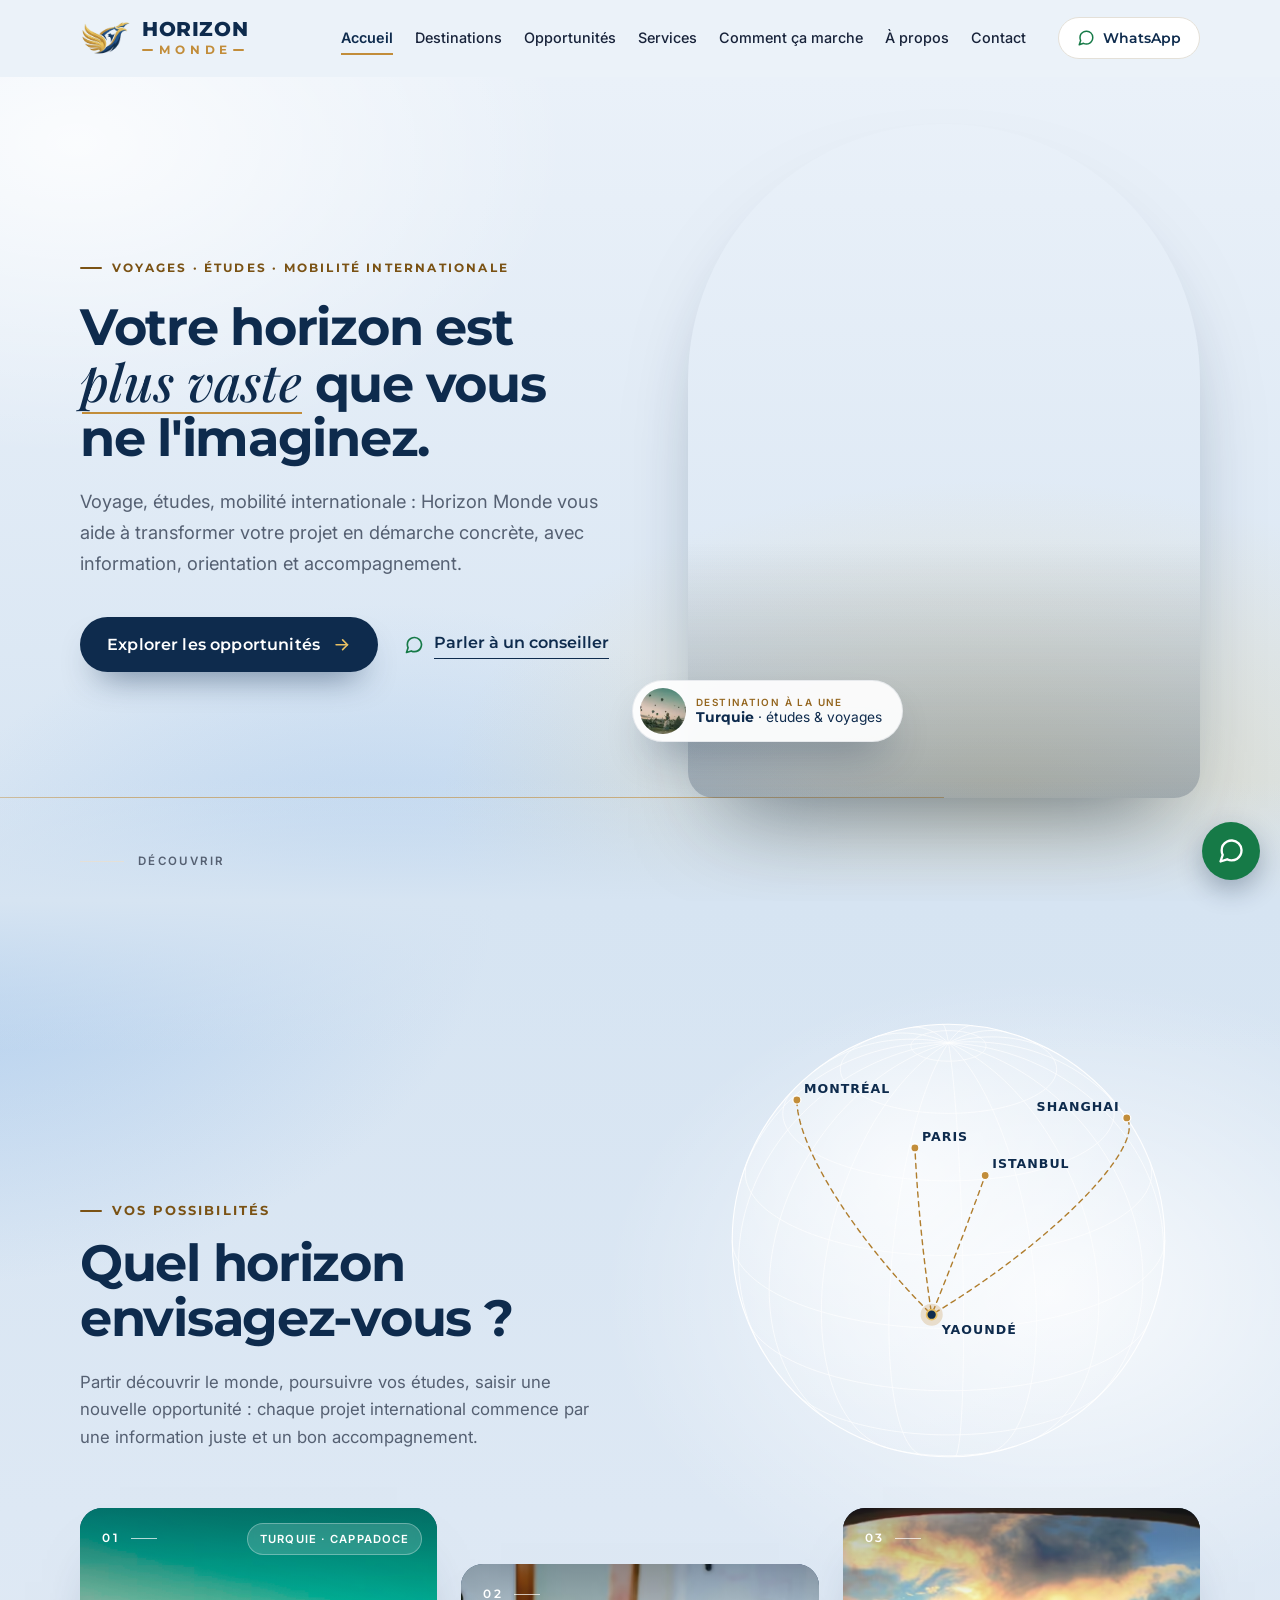
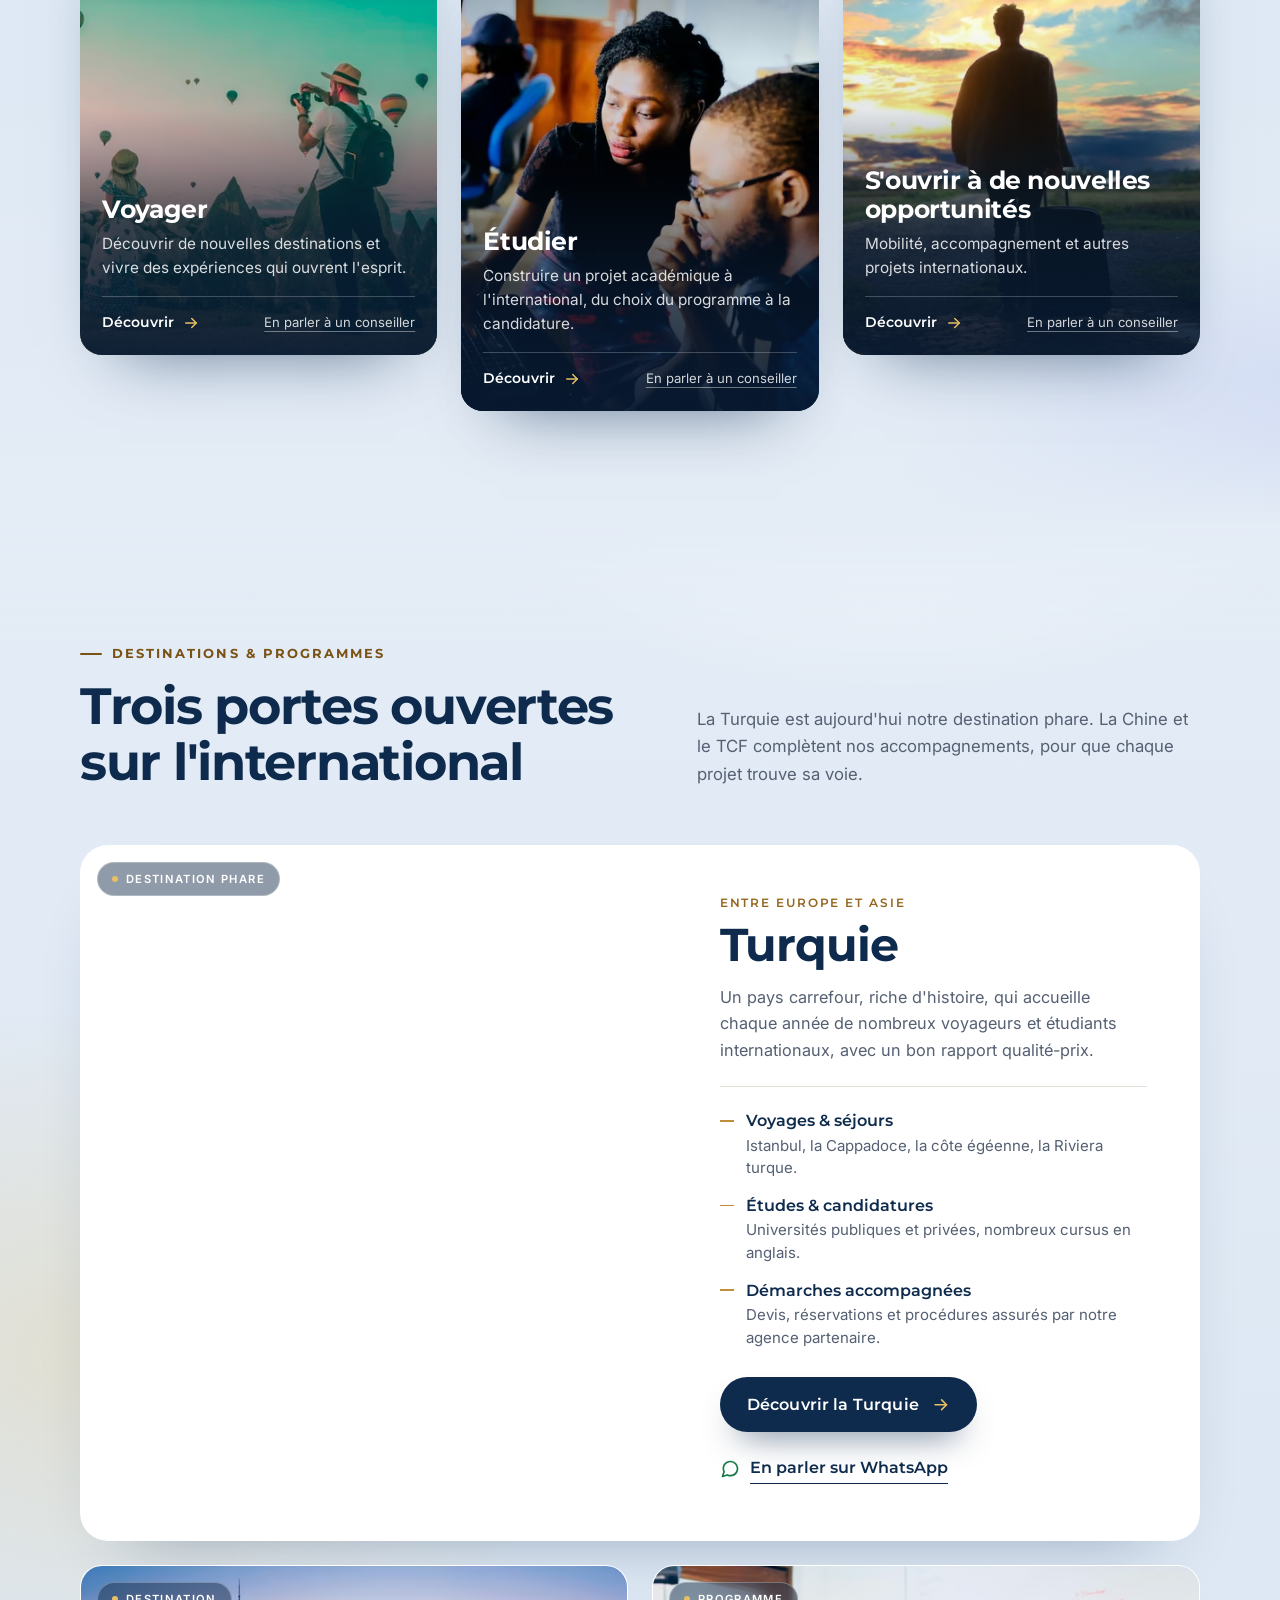
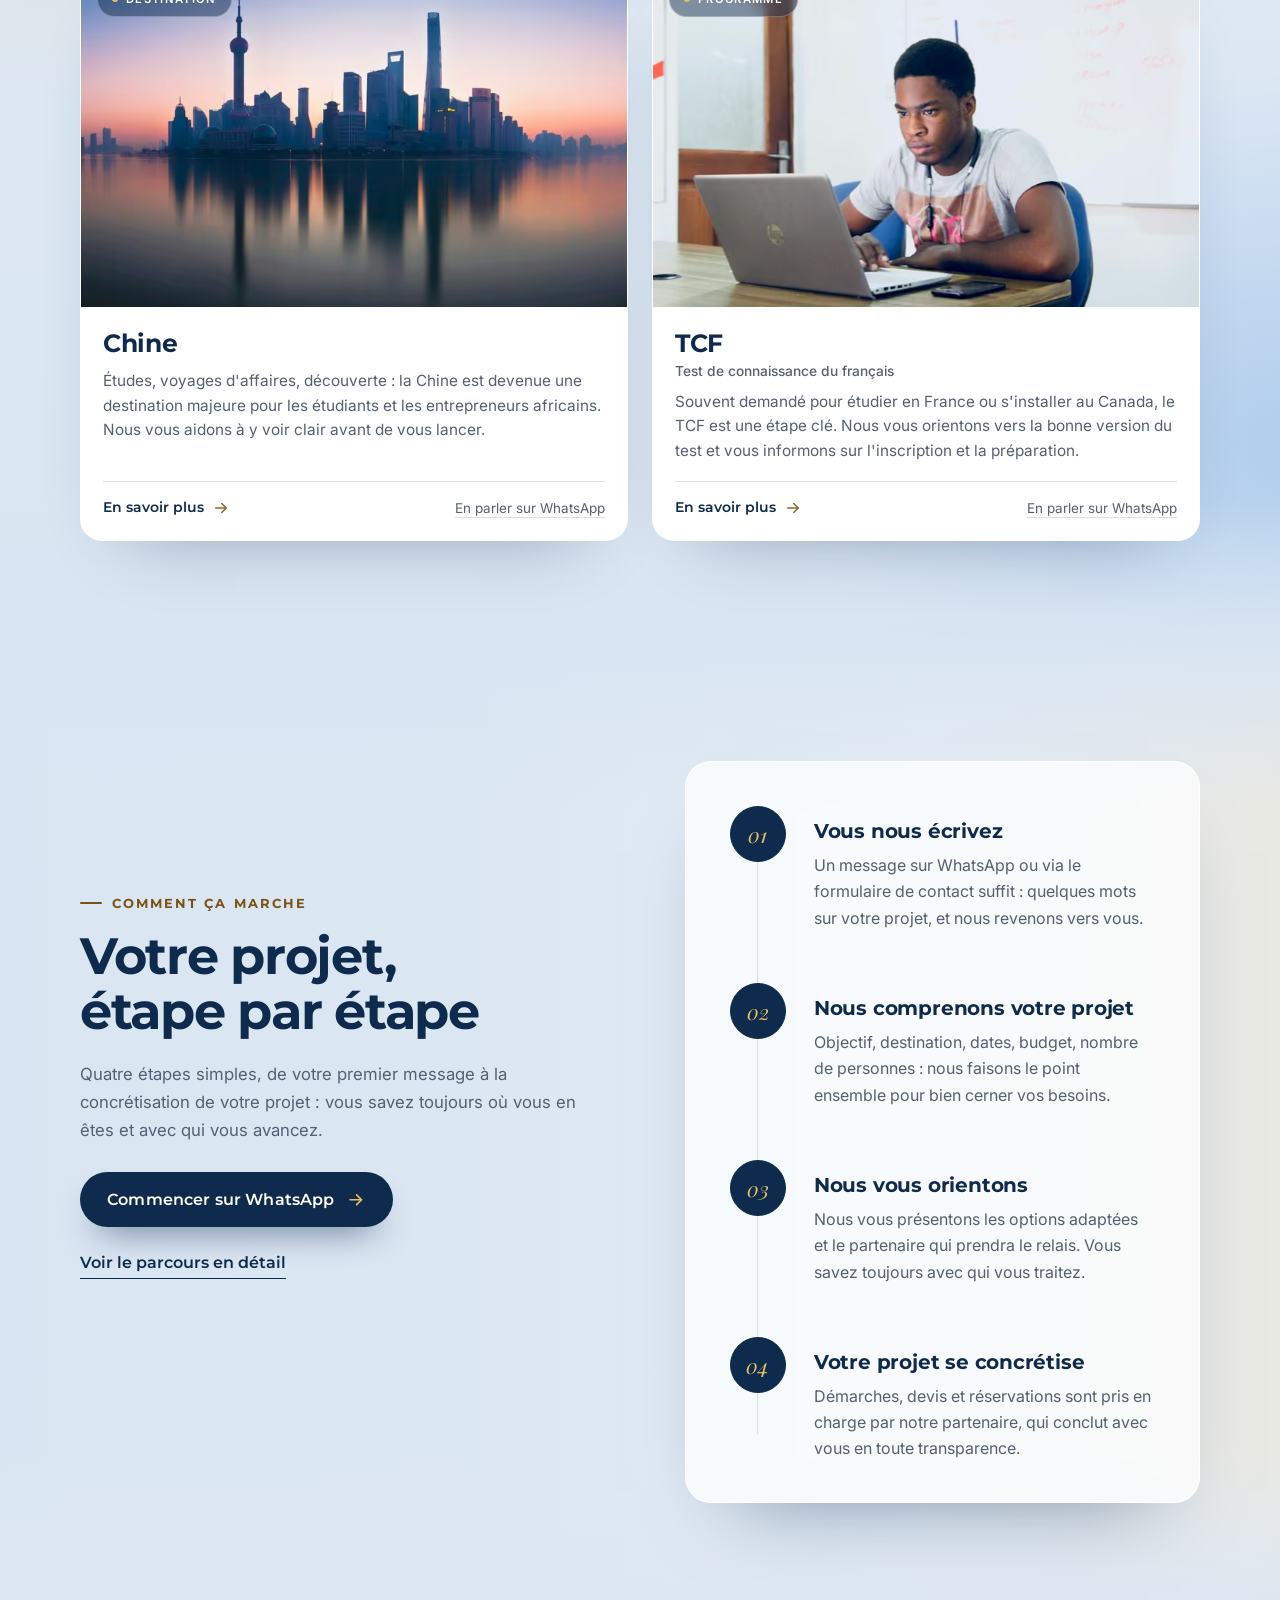
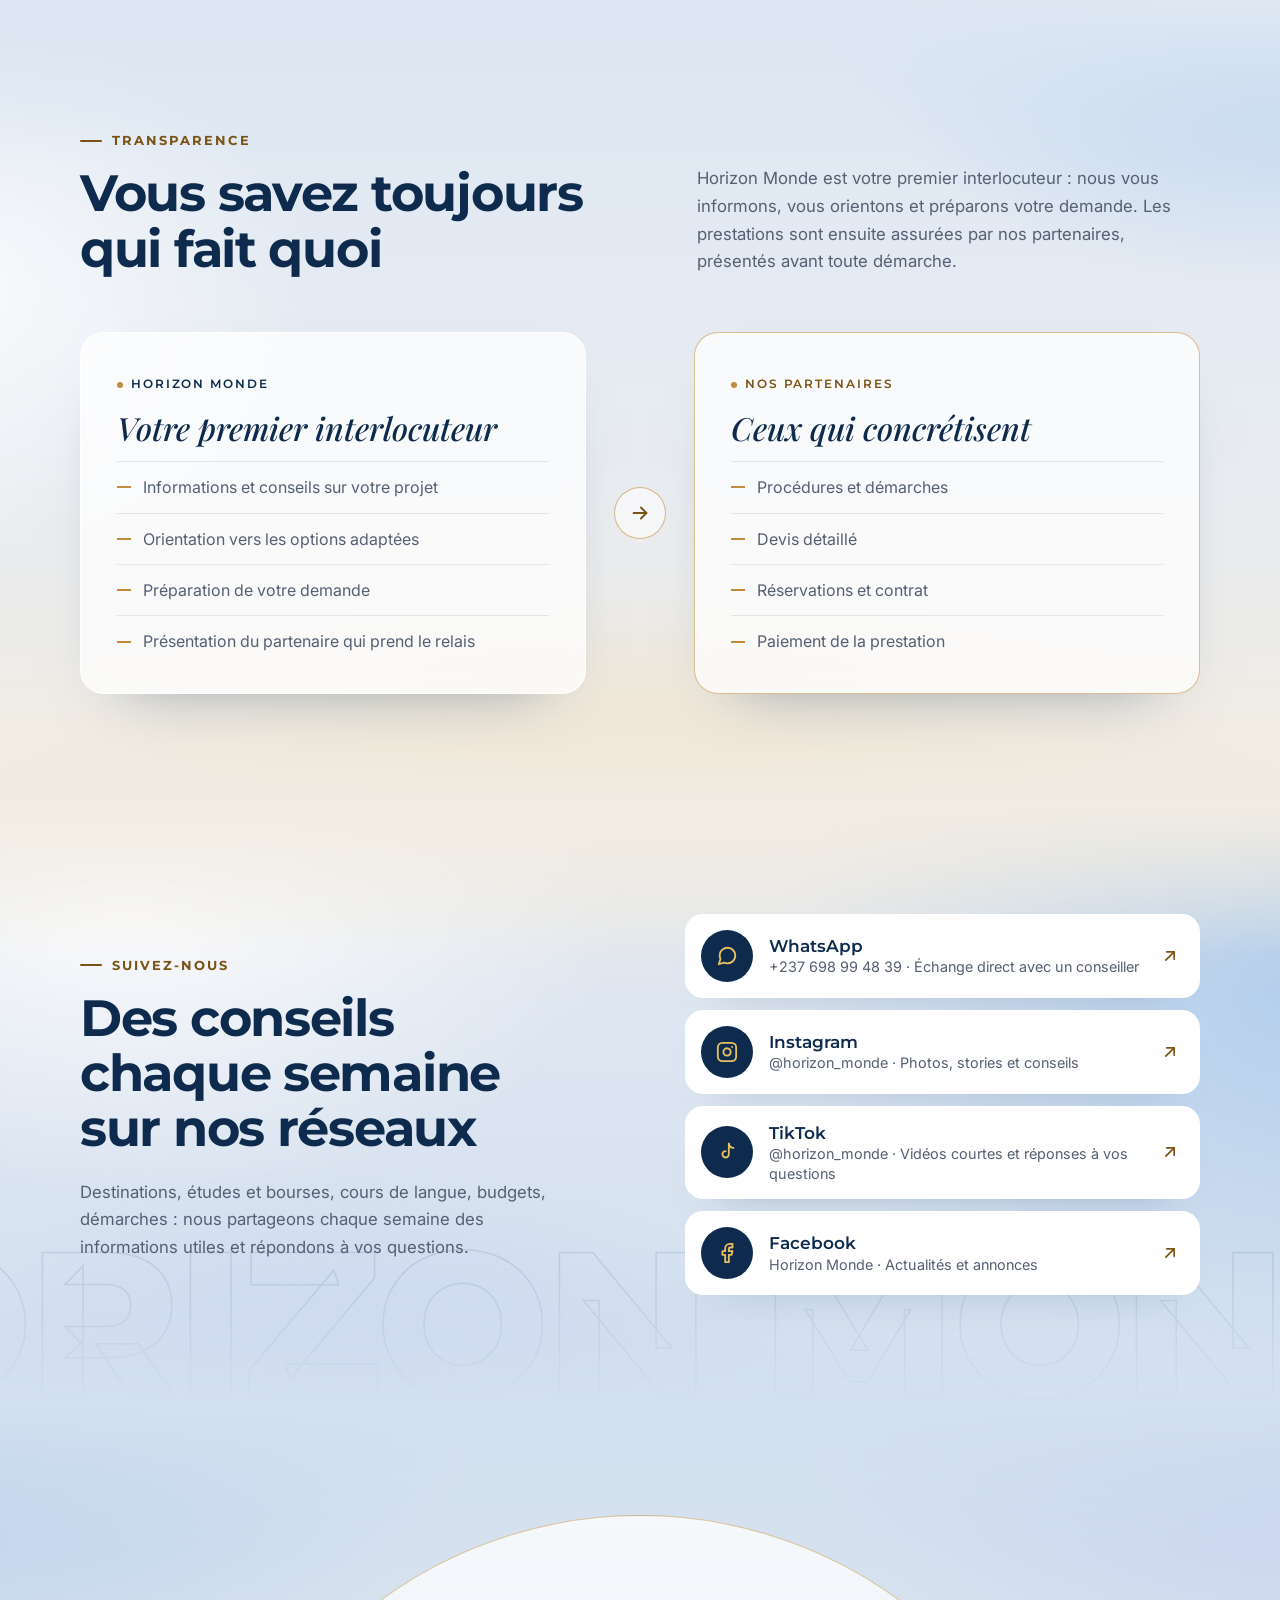
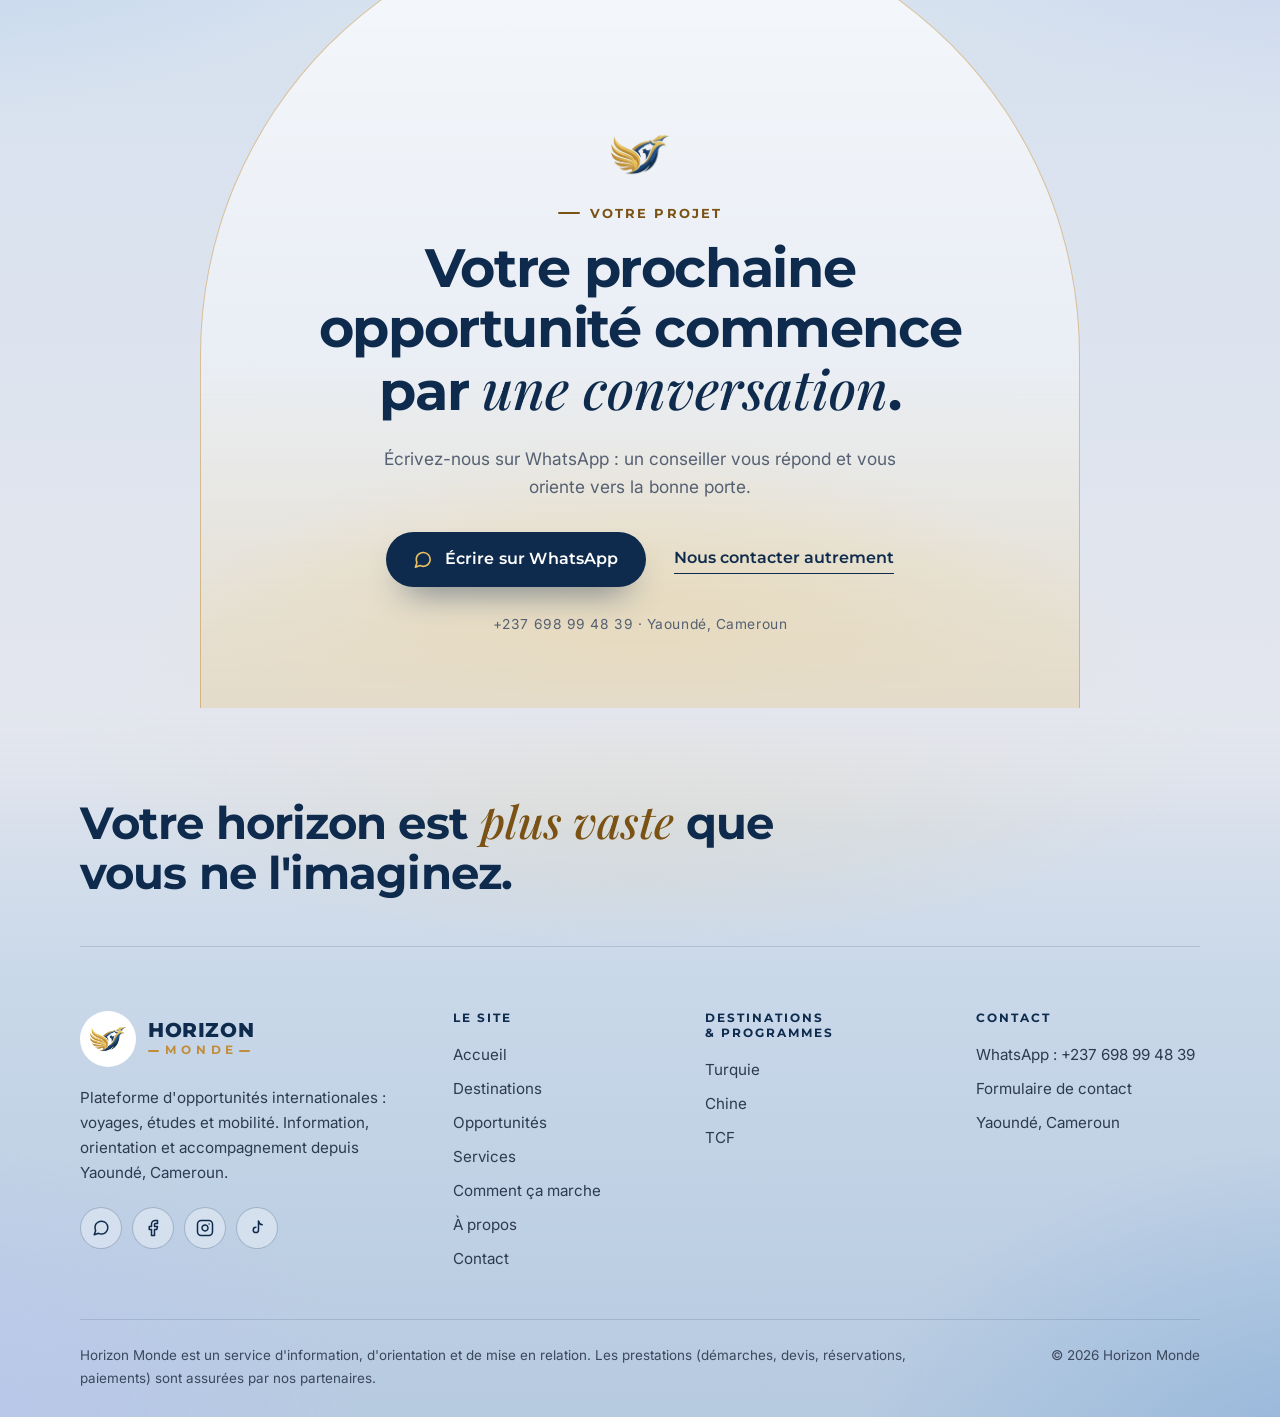
==== commit 2504e810: "Passe les fonds de l'accueil en dégradés « le ciel au fil de la journée » Chaque section a désormais" ====
--- a/index.html
+++ b/index.html
@@ -5,7 +5,7 @@
   <meta name="viewport" content="width=device-width, initial-scale=1">
   <title>Horizon Monde — Voyages, études et mobilité internationale</title>
   <meta name="description" content="Voyage, études, mobilité internationale : Horizon Monde vous aide à transformer votre projet en démarche concrète, avec information, orientation et accompagnement.">
-  <meta name="theme-color" content="#E9EFF7">
+  <meta name="theme-color" content="#EAF1F9">
 
   <meta property="og:type" content="website">
   <meta property="og:locale" content="fr_FR">
@@ -135,7 +135,7 @@
     </section>
 
     <!-- ============ QUEL HORIZON ENVISAGEZ-VOUS ? ============ -->
-    <section class="horizons tone-azure" id="horizons" aria-labelledby="horizons-titre">
+    <section class="horizons bg-morning" id="horizons" aria-labelledby="horizons-titre">
       <div class="container">
         <header class="horizons-head horizons-head-globe">
           <div class="horizons-intro">
@@ -231,7 +231,7 @@
     </section>
 
     <!-- ============ DESTINATIONS & PROGRAMMES ============ -->
-    <section class="section tone-mist dest-section" id="destinations" aria-labelledby="destinations-titre">
+    <section class="section bg-midday dest-section" id="destinations" aria-labelledby="destinations-titre">
       <div class="container">
         <header class="split-head">
           <div>
@@ -418,7 +418,7 @@
     </section>
 
     <!-- ============ TRANSPARENCE ============ -->
-    <section class="section tone-dawn trust" id="transparence" aria-labelledby="transparence-titre">
+    <section class="section bg-afternoon trust" id="transparence" aria-labelledby="transparence-titre">
       <div class="container">
         <header class="split-head">
           <div>
@@ -463,7 +463,7 @@
     </section>
 
     <!-- ============ RÉSEAUX ============ -->
-    <section class="section social" id="reseaux" aria-labelledby="reseaux-titre">
+    <section class="section bg-dusk social" id="reseaux" aria-labelledby="reseaux-titre">
       <span class="social-wordmark" aria-hidden="true">Horizon Monde</span>
       <div class="container social-inner">
         <div class="social-intro">
@@ -553,7 +553,7 @@
     </section>
 
     <!-- ============ APPEL FINAL ============ -->
-    <section class="section tone-glow closing" aria-labelledby="cta-titre">
+    <section class="section bg-sunset closing" aria-labelledby="cta-titre">
       <div class="container">
         <div class="closing-arch reveal">
           <img class="closing-emblem" src="assets/img/emblem.png" alt="" width="132" height="93" loading="lazy" decoding="async">
--- a/assets/css/style.css
+++ b/assets/css/style.css
@@ -11,9 +11,7 @@
   --gold-light: #E8C063;
   --gold-text: #94661F;          /* or lisible sur fond clair (contraste AA) */
   --gold-text-strong: #7A5214;   /* or lisible sur les fonds bleutés (contraste AA) */
-  --mist: #E6EDF5;               /* bleu brume */
   --sky: #E9EFF7;                /* ciel (en-tête, haut du hero) */
-  --sky-deep: #DCE6F1;           /* bas du hero */
   --cream: #FBF8F2;
   --white: #FFFFFF;
   --ink: #18233A;
@@ -124,7 +122,7 @@
 /* ---------- En-tête ---------- */
 .site-header {
   position: sticky; top: 0; z-index: 100;
-  background: rgba(233, 239, 247, .94);
+  background: rgba(234, 241, 249, .92);
   backdrop-filter: saturate(1.4) blur(12px);
   -webkit-backdrop-filter: saturate(1.4) blur(12px);
   border-bottom: 1px solid transparent;
@@ -362,7 +360,13 @@
     justify-content: center;
     min-height: clamp(640px, calc(100svh - var(--header-h)), 900px);
     padding: 32px 0 88px;
-    background: linear-gradient(180deg, var(--sky) 0%, var(--sky-deep) 100%); color: var(--ink);
+    background:
+      linear-gradient(0deg, #D6E4F2 0, transparent 120px),
+      radial-gradient(900px 520px at 78% 88%, rgba(232, 192, 99, .3), transparent 62%),
+      radial-gradient(820px 520px at 6% 8%, var(--halo-white), transparent 60%),
+      radial-gradient(760px 520px at 30% 105%, rgba(140, 184, 232, .45), transparent 65%),
+      linear-gradient(180deg, #EAF1F9 0%, #D6E4F2 100%);
+    color: var(--ink);
   }
   .hero-inner {
     position: relative;
@@ -532,19 +536,62 @@
 
 /* ---------- Sections ---------- */
 .section { padding: clamp(64px, 9vw, 110px) 0; }
-/* Fonds : toujours clairs, dans les couleurs du logo, mais chaque section a sa propre
-   lumière ou sa propre matière (globe, photo de ciel, lever de soleil, grand logotype…). */
-.tone-mist { background: var(--mist); }
-/* Ciel azur, pour la section du globe */
-.tone-azure { background: linear-gradient(180deg, #D3E2F1 0%, #E2EBF5 55%, #EAF0F7 100%); }
-/* Lever de soleil : bleu clair qui se réchauffe d'une lueur dorée vers le bas */
-.tone-dawn {
+/* ---------- Fonds en dégradés : « le ciel au fil de la journée » ----------
+   Chaque section a son propre dégradé (halos azur, pervenche, blanc et or) ; la couleur du
+   bas d'une section rejoint celle du haut de la suivante, pour une page qui coule sans
+   coupure : aube (hero) → matin → mi-journée → après-midi doré → crépuscule bleu →
+   coucher de soleil (appel final) → soir (pied de page). */
+:root {
+  --halo-azure: rgba(140, 184, 232, .55);
+  --halo-periwinkle: rgba(186, 198, 240, .65);
+  --halo-white: rgba(255, 255, 255, .8);
+  --halo-gold: rgba(232, 192, 99, .4);
+}
+.bg-morning {
   background:
-    radial-gradient(1100px 460px at 50% 112%, rgba(232, 192, 99, .42), transparent 68%),
-    linear-gradient(180deg, #DCE7F3 0%, #E9EFF6 60%, #F1EEE8 100%);
-}
-/* Lueur douce pour l'appel final */
-.tone-glow { background: linear-gradient(180deg, #E6EDF5 0%, #D6E2EF 100%); }
+    linear-gradient(180deg, #D6E4F2 0, transparent 150px),
+    linear-gradient(0deg, #E4ECF6 0, transparent 150px),
+    radial-gradient(720px 520px at 82% 32%, var(--halo-white), transparent 62%),
+    radial-gradient(900px 620px at -5% 0%, var(--halo-azure), transparent 62%),
+    radial-gradient(760px 520px at 105% 100%, var(--halo-periwinkle), transparent 60%),
+    linear-gradient(180deg, #D6E4F2 0%, #E4ECF6 100%);
+}
+.bg-midday {
+  background:
+    linear-gradient(180deg, #E4ECF6 0, transparent 150px),
+    linear-gradient(0deg, #D9E5F2 0, transparent 150px),
+    radial-gradient(820px 560px at 8% 48%, rgba(232, 192, 99, .24), transparent 62%),
+    radial-gradient(900px 620px at 102% 88%, var(--halo-azure), transparent 60%),
+    radial-gradient(760px 420px at 70% -5%, var(--halo-white), transparent 60%),
+    linear-gradient(180deg, #E4ECF6 0%, #D9E5F2 100%);
+}
+.bg-afternoon {
+  background:
+    linear-gradient(180deg, #DDE7F3 0, transparent 150px),
+    linear-gradient(0deg, #F1ECE3 0, transparent 150px),
+    radial-gradient(1100px 500px at 50% 116%, var(--halo-gold), transparent 68%),
+    radial-gradient(760px 520px at 100% -5%, var(--halo-azure), transparent 60%),
+    radial-gradient(640px 440px at -5% 35%, var(--halo-white), transparent 60%),
+    linear-gradient(180deg, #DDE7F3 0%, #E8ECF2 55%, #F1ECE3 100%);
+}
+.bg-dusk {
+  background:
+    linear-gradient(180deg, #F1ECE3 0, transparent 150px),
+    linear-gradient(0deg, #D3E0EF 0, transparent 150px),
+    radial-gradient(800px 460px at 10% 18%, var(--halo-white), transparent 62%),
+    radial-gradient(900px 620px at 104% 30%, var(--halo-azure), transparent 62%),
+    radial-gradient(860px 520px at 28% 112%, var(--halo-periwinkle), transparent 60%),
+    linear-gradient(180deg, #F1ECE3 0%, #DEE6F1 32%, #D3E0EF 100%);
+}
+.bg-sunset {
+  background:
+    linear-gradient(180deg, #D3E0EF 0, transparent 150px),
+    linear-gradient(0deg, #E3E6EE 0, transparent 150px),
+    radial-gradient(760px 440px at 50% 104%, rgba(232, 192, 99, .55), transparent 70%),
+    radial-gradient(900px 520px at -5% 0%, rgba(140, 184, 232, .42), transparent 60%),
+    radial-gradient(900px 520px at 105% 0%, var(--halo-periwinkle), transparent 60%),
+    linear-gradient(180deg, #D3E0EF 0%, #E3E6EE 100%);
+}
 
 .section-head { max-width: 720px; margin: 0 auto 48px; text-align: center; }
 .section-head p:last-child { color: var(--muted); font-size: 1.05rem; }
@@ -662,7 +709,10 @@
 }
 .process::before {   /* voile clair : le ciel reste visible, le texte reste lisible */
   content: ""; position: absolute; inset: 0; z-index: -1;
-  background: linear-gradient(180deg, rgba(233, 239, 247, .9) 0%, rgba(233, 239, 247, .7) 100%);
+  background:
+    linear-gradient(180deg, #D9E5F2 0, transparent 140px),
+    linear-gradient(0deg, #DDE7F3 0, transparent 140px),
+    linear-gradient(180deg, rgba(217, 229, 242, .93) 0%, rgba(221, 231, 243, .74) 100%);
 }
 .process-panel {
   padding: 28px 20px; border-radius: 26px;
@@ -674,8 +724,11 @@
 .process .timeline-num { border-color: rgba(14, 43, 77, .16); }
 @media (min-width: 960px) {
   .process::before {
-    background: linear-gradient(90deg, rgba(233, 239, 247, .95) 0%, rgba(233, 239, 247, .86) 38%,
-      rgba(233, 239, 247, .35) 72%, rgba(233, 239, 247, .15) 100%);
+    background:
+      linear-gradient(180deg, #D9E5F2 0, transparent 160px),
+      linear-gradient(0deg, #DDE7F3 0, transparent 160px),
+      linear-gradient(90deg, rgba(217, 229, 242, .96) 0%, rgba(217, 229, 242, .86) 38%,
+        rgba(221, 231, 243, .3) 72%, rgba(232, 192, 99, .14) 100%);
   }
   .process-panel { padding: 44px 44px 40px; }
 }
@@ -767,11 +820,12 @@
 /* Réseaux */
 .social {
   position: relative; overflow: hidden;
-  background: radial-gradient(800px 420px at 12% 18%, rgba(255, 255, 255, .75), transparent 62%), var(--mist);
 }
 .social > .container { position: relative; z-index: 1; }
 .social-wordmark {   /* grand logotype en filigrane */
-  position: absolute; z-index: 0; left: 50%; bottom: -.16em; transform: translateX(-50%);
+  position: absolute; z-index: 0; left: 50%; bottom: -.1em; transform: translateX(-50%);
+  -webkit-mask-image: linear-gradient(180deg, #000 25%, transparent 92%);
+  mask-image: linear-gradient(180deg, #000 25%, transparent 92%);   /* s'efface dans le fondu du bas */
   white-space: nowrap; pointer-events: none; user-select: none;
   font-family: var(--font-title); font-weight: 800; text-transform: uppercase;
   font-size: clamp(4.5rem, 16vw, 15rem); letter-spacing: -.02em; line-height: 1;
@@ -834,7 +888,12 @@
 
 /* ---------- Pied de page ---------- */
 .site-footer {
-  background: linear-gradient(180deg, #C9D8E8 0%, #BCCDE1 100%);
+  background:
+    linear-gradient(180deg, #E3E6EE 0, transparent 120px),
+    radial-gradient(900px 380px at 50% 0%, rgba(232, 192, 99, .22), transparent 65%),
+    radial-gradient(820px 520px at 105% 105%, rgba(110, 158, 212, .45), transparent 60%),
+    radial-gradient(700px 460px at -5% 100%, var(--halo-periwinkle), transparent 60%),
+    linear-gradient(180deg, #E3E6EE 0%, #C9D8E9 38%, #B6CAE0 100%);
   color: #2E3A50; padding: clamp(56px, 8vw, 88px) 0 28px; font-size: .95rem;
 }
 .footer-statement {
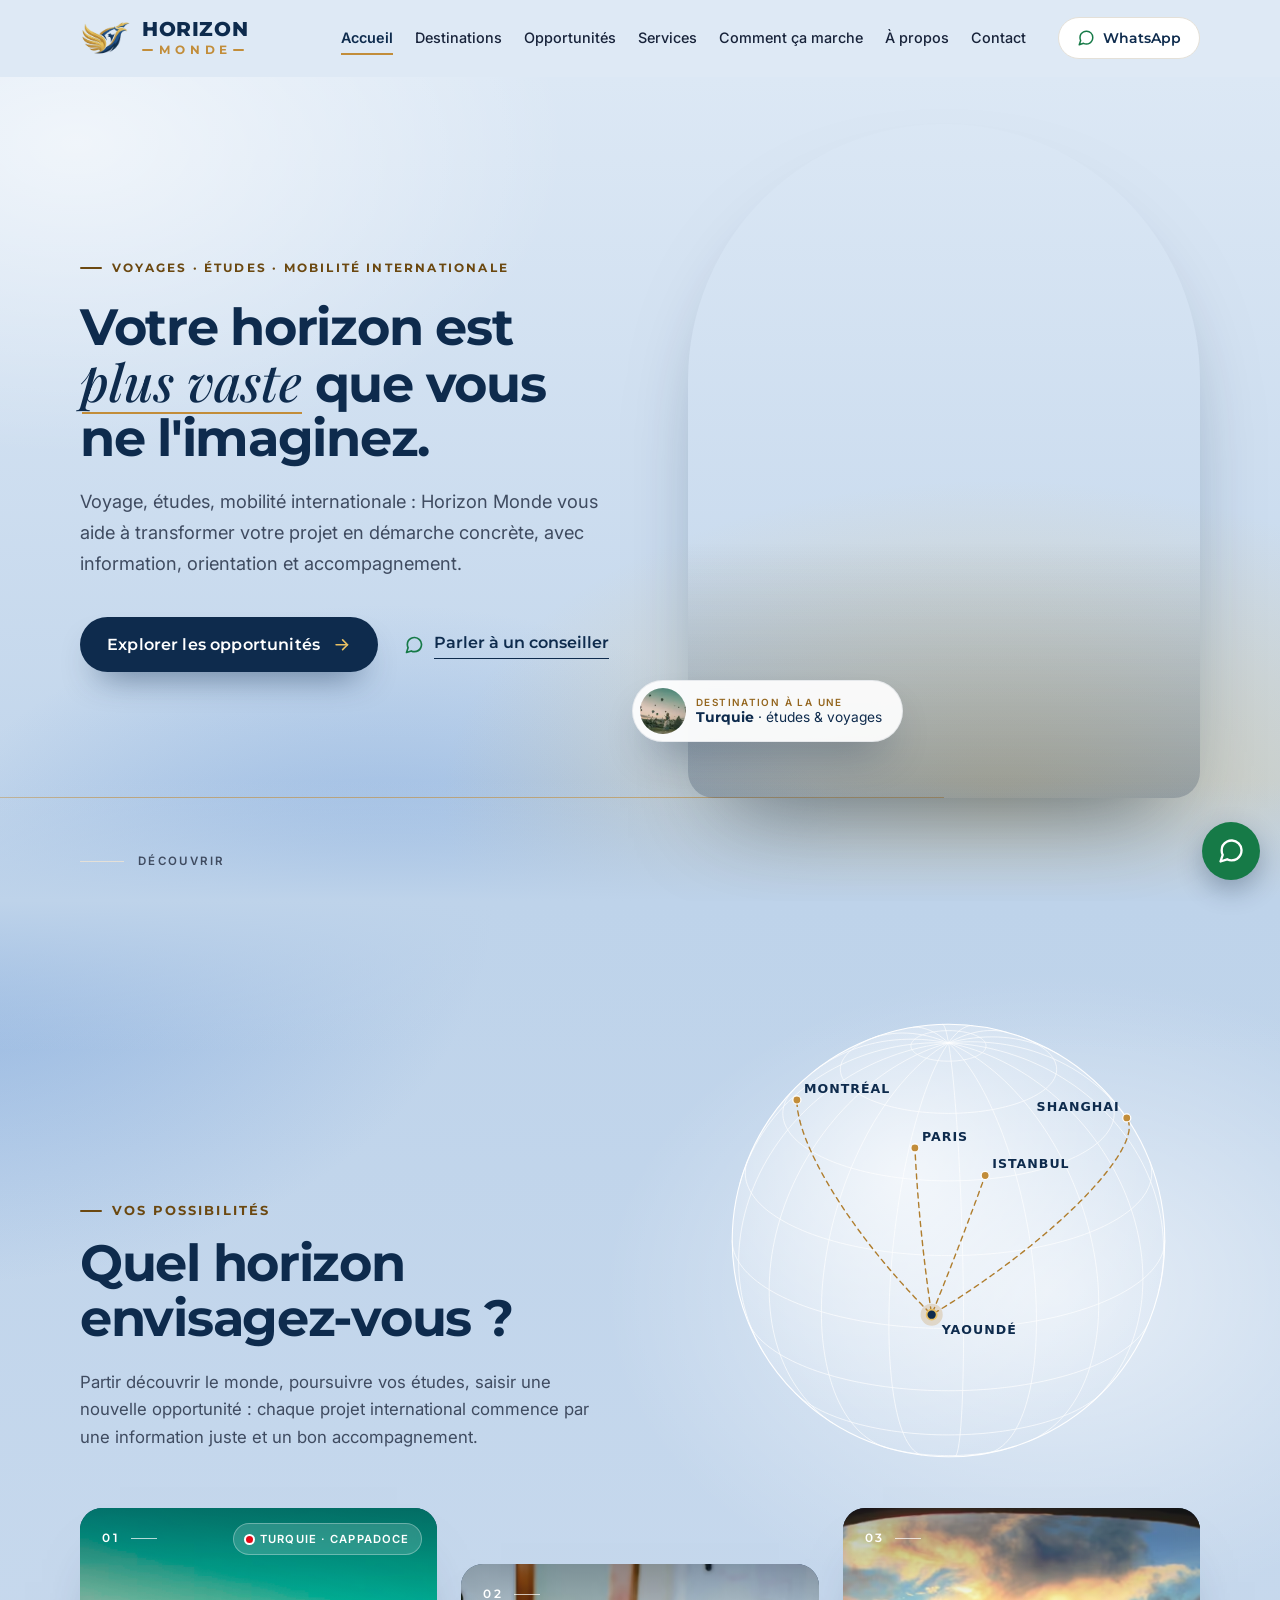
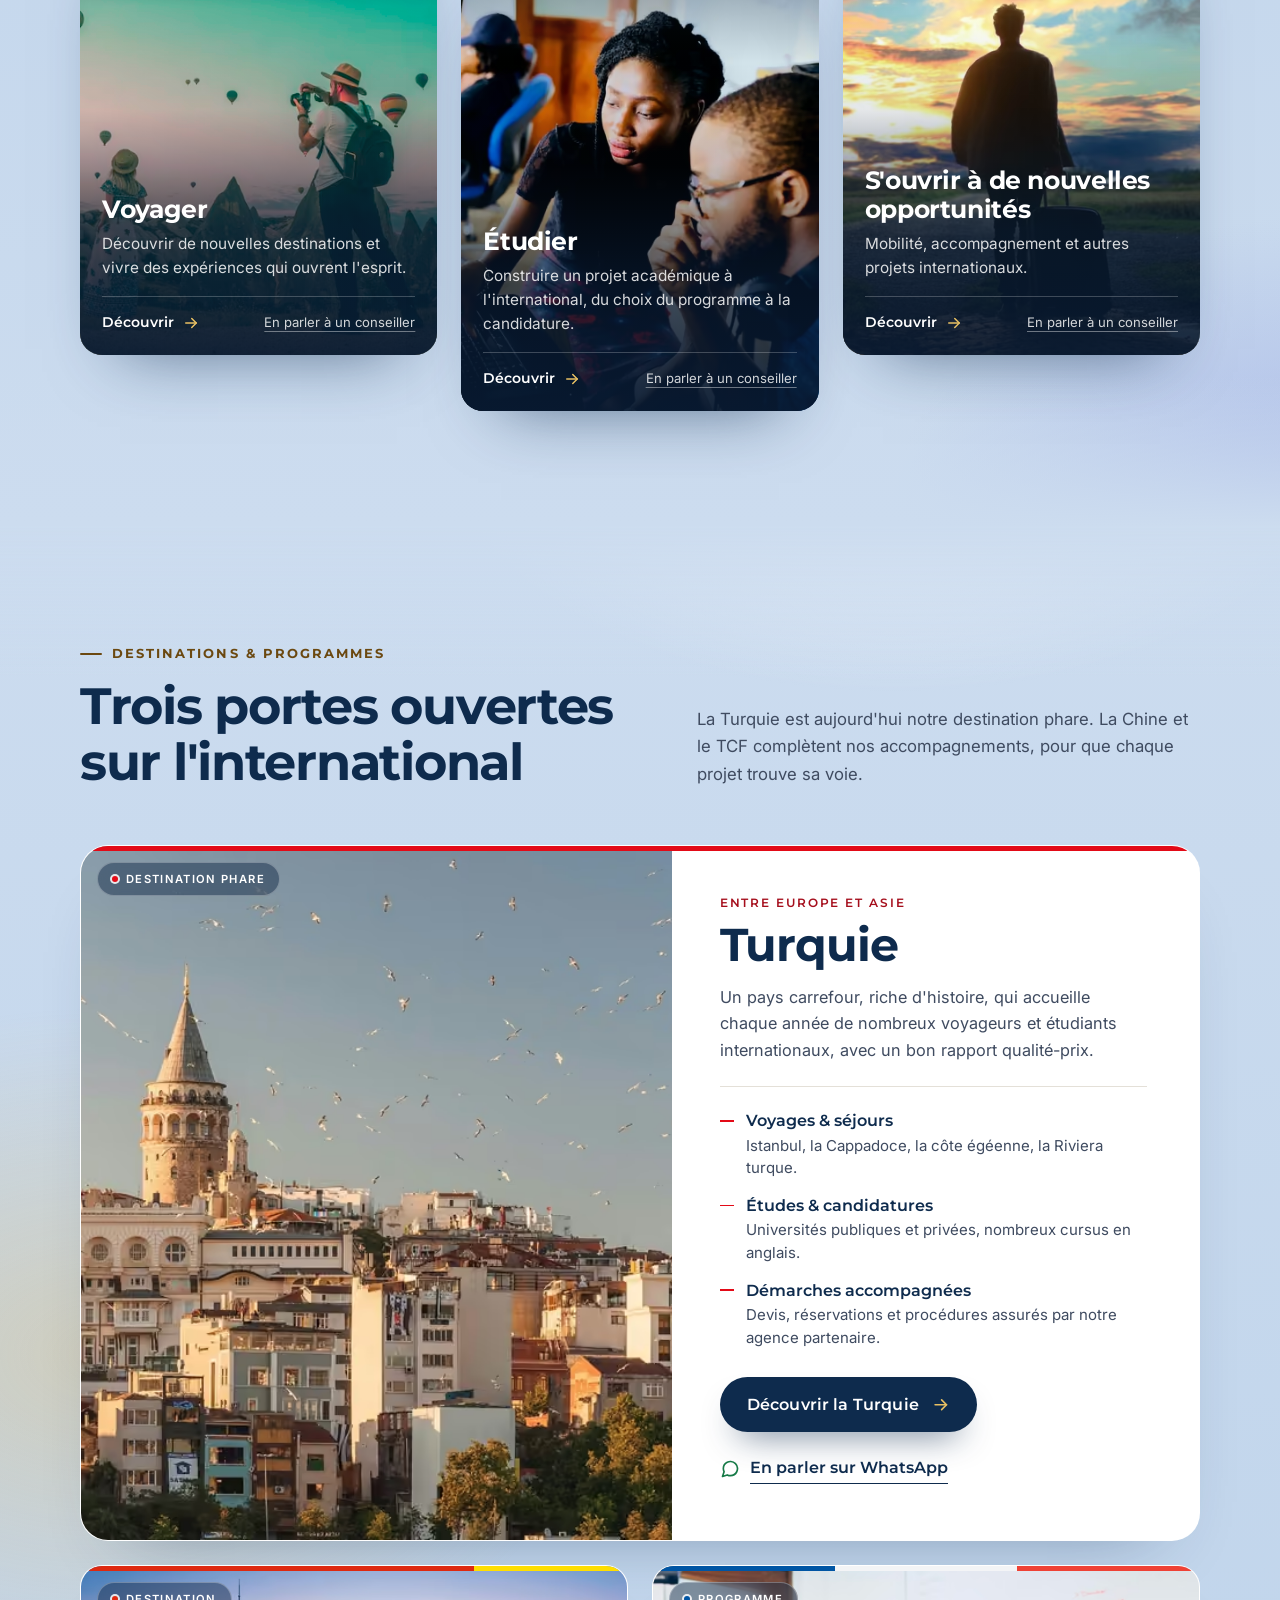
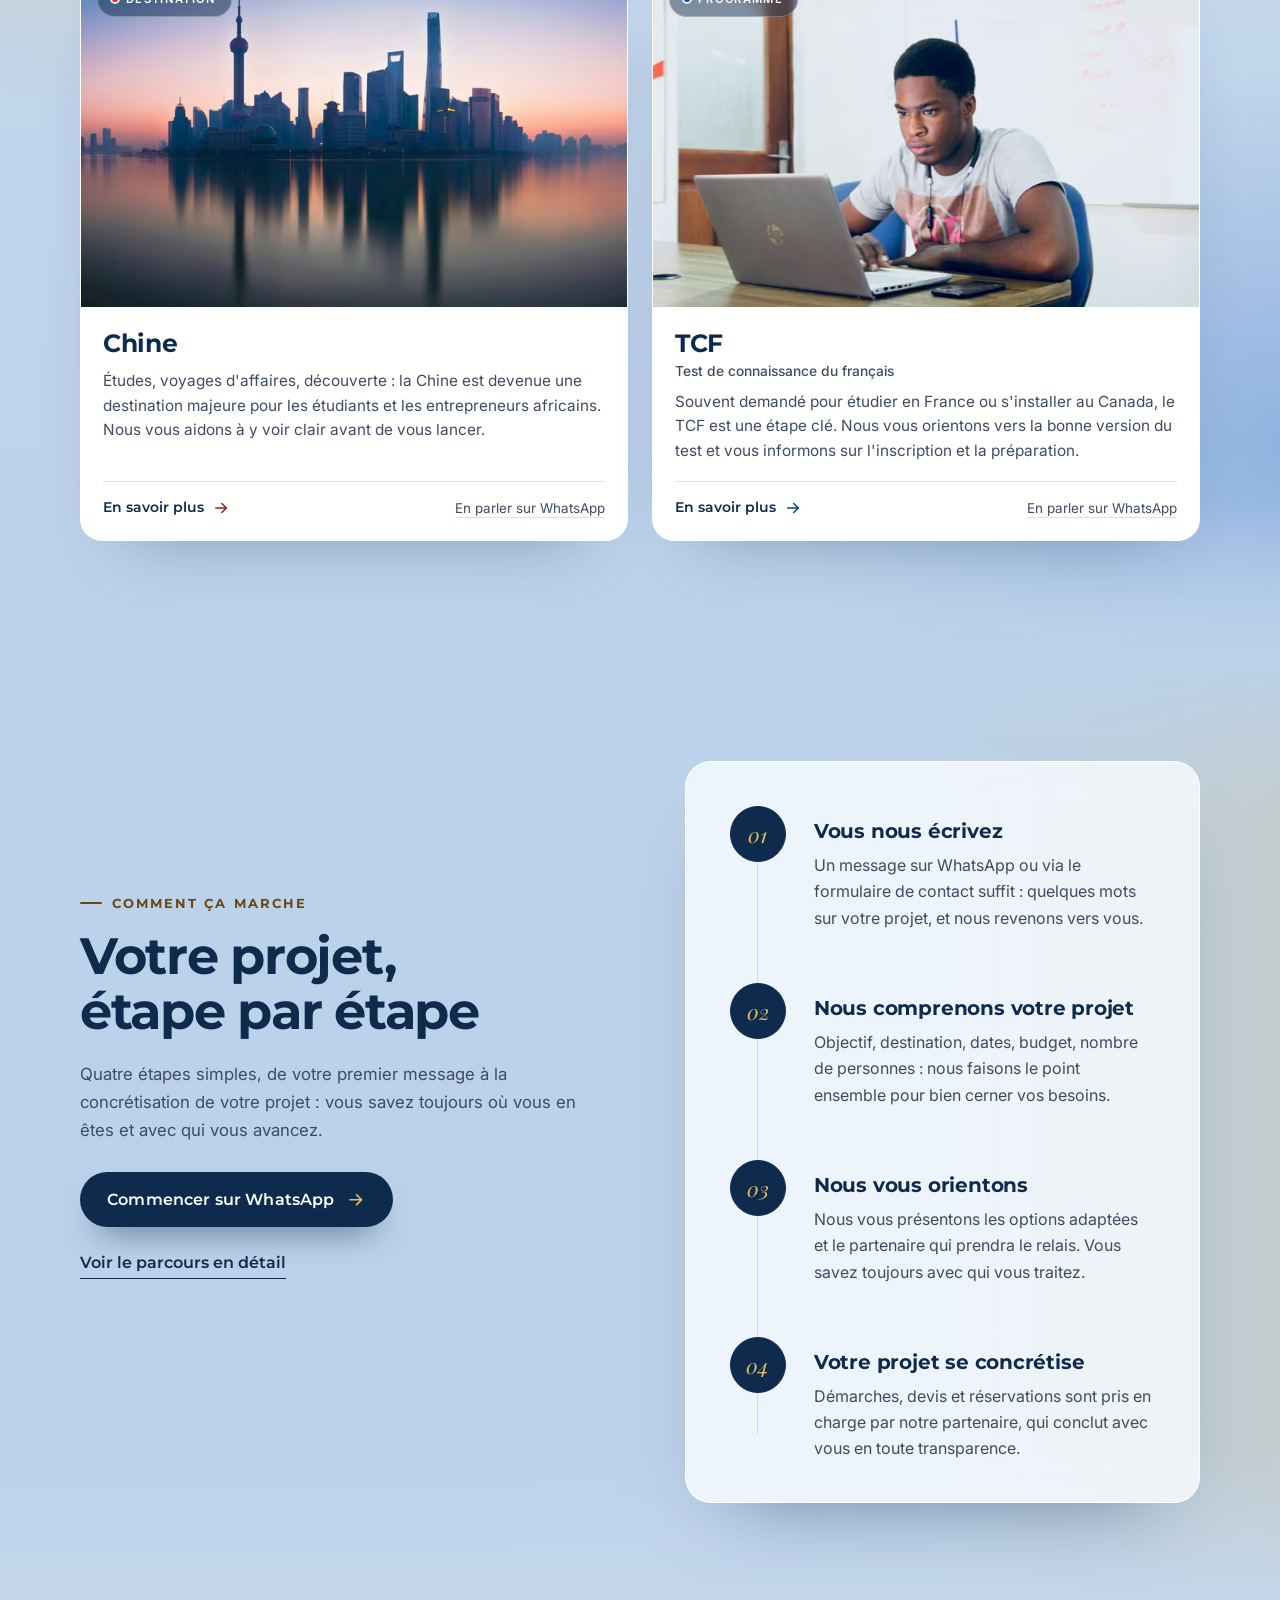
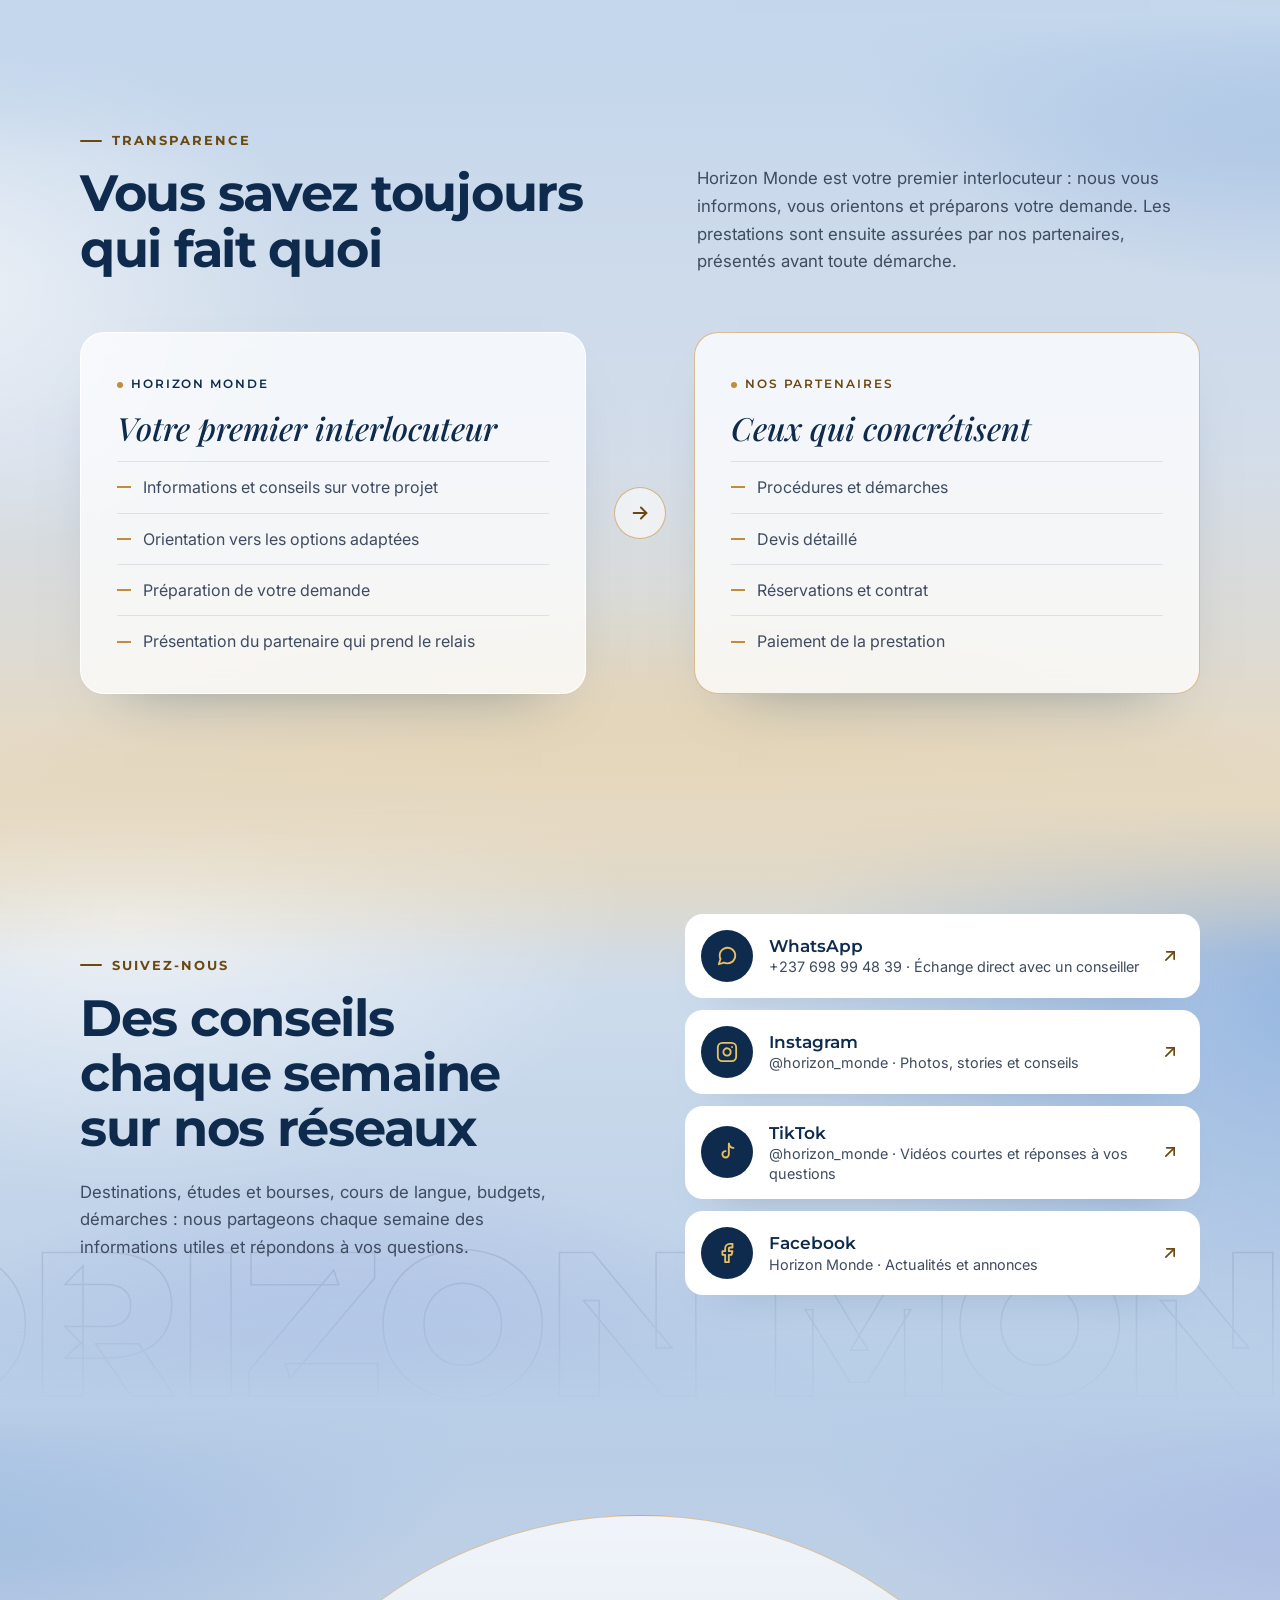
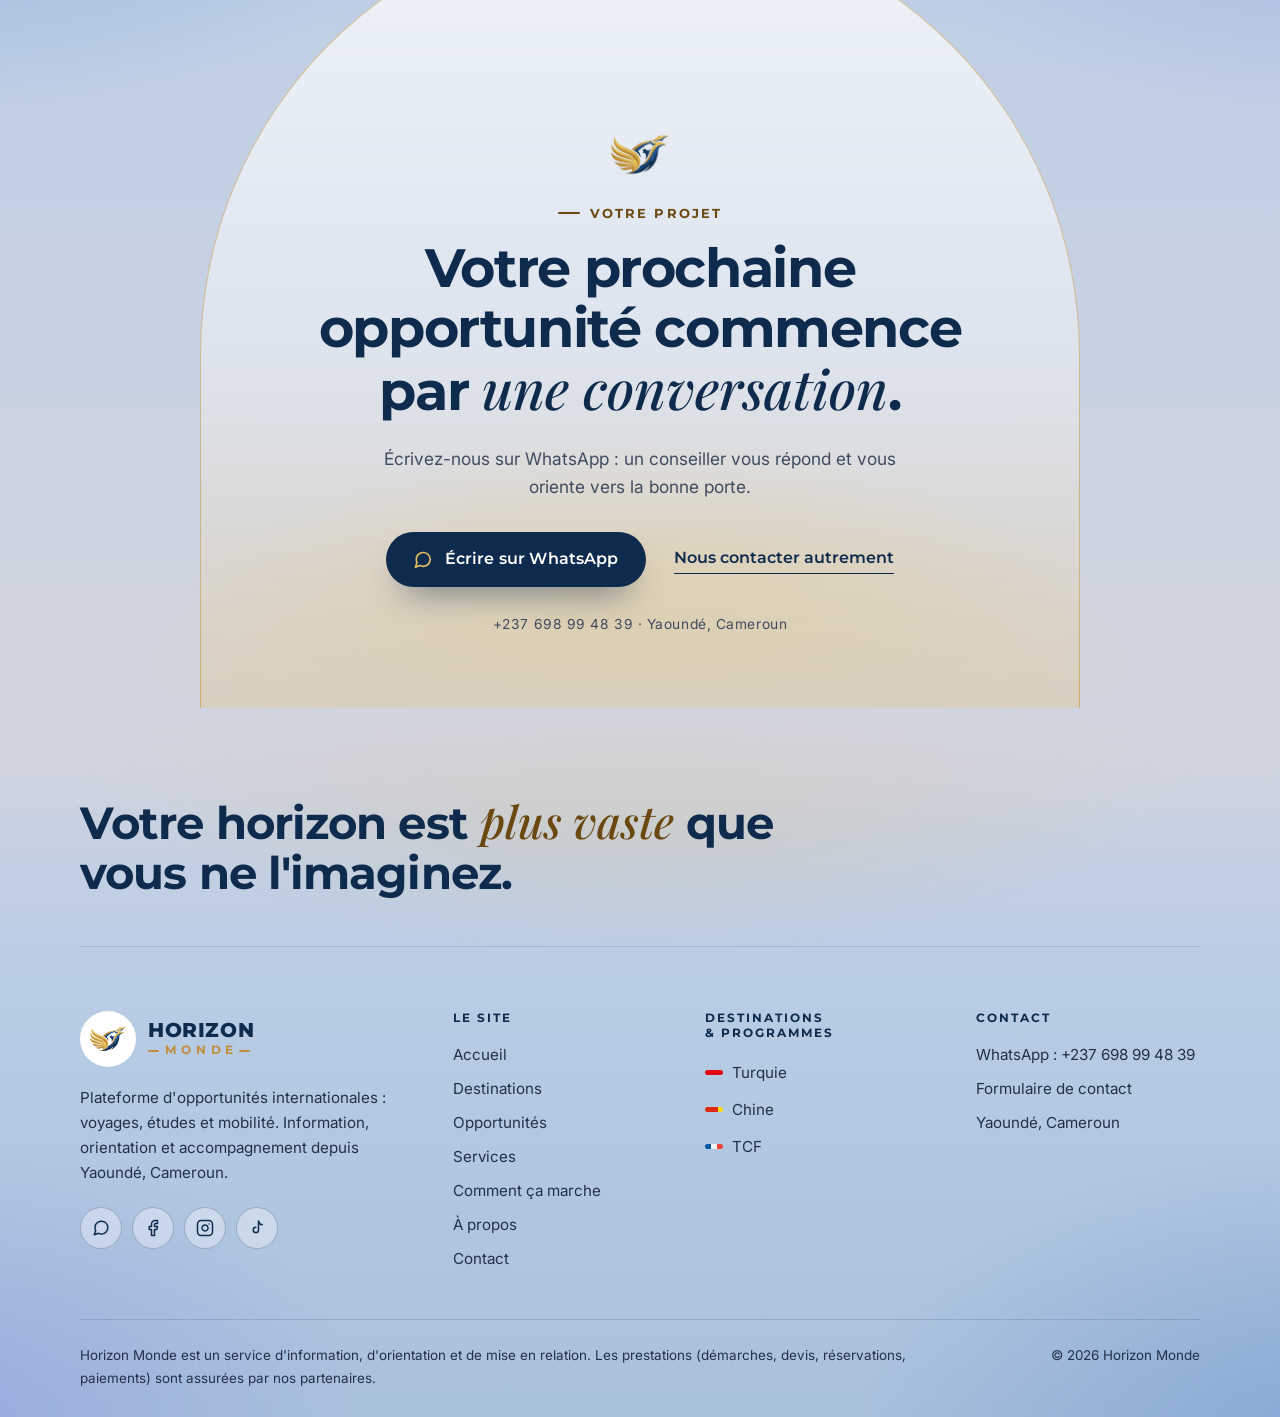
==== commit 9d4625ff: "Fonds plus soutenus et couleurs propres à chaque destination Fonds : - tous les dégradés passent un " ====
--- a/index.html
+++ b/index.html
@@ -5,7 +5,7 @@
   <meta name="viewport" content="width=device-width, initial-scale=1">
   <title>Horizon Monde — Voyages, études et mobilité internationale</title>
   <meta name="description" content="Voyage, études, mobilité internationale : Horizon Monde vous aide à transformer votre projet en démarche concrète, avec information, orientation et accompagnement.">
-  <meta name="theme-color" content="#EAF1F9">
+  <meta name="theme-color" content="#DCE8F5">
 
   <meta property="og:type" content="website">
   <meta property="og:locale" content="fr_FR">
@@ -163,7 +163,7 @@
                 alt="Deux voyageurs admirent des montgolfières au lever du soleil en Cappadoce.">
             </picture>
             <span class="horizon-num" aria-hidden="true">01</span>
-            <span class="horizon-tag">Turquie · Cappadoce</span>
+            <span class="horizon-tag theme-turquie">Turquie · Cappadoce</span>
             <div class="horizon-body">
               <h3><a class="horizon-link" href="destinations.html">Voyager</a></h3>
               <p>Découvrir de nouvelles destinations et vivre des expériences qui ouvrent l'esprit.</p>
@@ -244,7 +244,7 @@
           </p>
         </header>
 
-        <article class="dest-feature reveal" aria-labelledby="turquie-titre">
+        <article class="dest-feature theme-turquie reveal" aria-labelledby="turquie-titre">
           <div class="dest-feature-media">
             <picture>
               <source type="image/avif" sizes="(min-width: 960px) 620px, 100vw"
@@ -285,7 +285,7 @@
         </article>
 
         <div class="dest-grid">
-          <article class="dest-card reveal" style="--i:0">
+          <article class="dest-card theme-chine reveal" style="--i:0">
             <div class="dest-card-media">
               <picture>
                 <source type="image/avif" sizes="(min-width: 760px) 560px, 100vw"
@@ -316,7 +316,7 @@
             </div>
           </article>
 
-          <article class="dest-card reveal" style="--i:1">
+          <article class="dest-card theme-tcf reveal" style="--i:1">
             <div class="dest-card-media">
               <picture>
                 <source type="image/avif" sizes="(min-width: 760px) 560px, 100vw"
@@ -614,9 +614,9 @@
         <div>
           <h2 class="footer-title">Destinations &amp; programmes</h2>
           <ul class="footer-links">
-            <li><a href="destinations.html#turquie">Turquie</a></li>
-            <li><a href="destinations.html#chine">Chine</a></li>
-            <li><a href="services.html#tcf">TCF</a></li>
+            <li><a class="theme-turquie" href="destinations.html#turquie">Turquie</a></li>
+            <li><a class="theme-chine" href="destinations.html#chine">Chine</a></li>
+            <li><a class="theme-tcf" href="services.html#tcf">TCF</a></li>
           </ul>
         </div>
 
--- a/assets/css/style.css
+++ b/assets/css/style.css
@@ -10,12 +10,12 @@
   --gold: #C28D3A;
   --gold-light: #E8C063;
   --gold-text: #94661F;          /* or lisible sur fond clair (contraste AA) */
-  --gold-text-strong: #7A5214;   /* or lisible sur les fonds bleutés (contraste AA) */
-  --sky: #E9EFF7;                /* ciel (en-tête, haut du hero) */
+  --gold-text-strong: #6B4810;   /* or lisible sur les fonds bleutés (contraste AA) */
+  --sky: #DCE8F5;                /* ciel (en-tête, haut du hero) */
   --cream: #FBF8F2;
   --white: #FFFFFF;
   --ink: #18233A;
-  --muted: #556072;
+  --muted: #3F4B60;
   --line: #E4E0D8;
   --on-navy: #C9D3E0;
   --whatsapp: #167A47;
@@ -122,7 +122,7 @@
 /* ---------- En-tête ---------- */
 .site-header {
   position: sticky; top: 0; z-index: 100;
-  background: rgba(234, 241, 249, .92);
+  background: rgba(220, 232, 245, .92);
   backdrop-filter: saturate(1.4) blur(12px);
   -webkit-backdrop-filter: saturate(1.4) blur(12px);
   border-bottom: 1px solid transparent;
@@ -361,11 +361,11 @@
     min-height: clamp(640px, calc(100svh - var(--header-h)), 900px);
     padding: 32px 0 88px;
     background:
-      linear-gradient(0deg, #D6E4F2 0, transparent 120px),
-      radial-gradient(900px 520px at 78% 88%, rgba(232, 192, 99, .3), transparent 62%),
+      linear-gradient(0deg, #BED3EA 0, transparent 120px),
+      radial-gradient(900px 520px at 78% 88%, rgba(232, 182, 80, .38), transparent 62%),
       radial-gradient(820px 520px at 6% 8%, var(--halo-white), transparent 60%),
-      radial-gradient(760px 520px at 30% 105%, rgba(140, 184, 232, .45), transparent 65%),
-      linear-gradient(180deg, #EAF1F9 0%, #D6E4F2 100%);
+      radial-gradient(760px 520px at 30% 105%, rgba(95, 145, 212, .5), transparent 65%),
+      linear-gradient(180deg, #DCE8F5 0%, #BED3EA 100%);
     color: var(--ink);
   }
   .hero-inner {
@@ -540,57 +540,64 @@
    Chaque section a son propre dégradé (halos azur, pervenche, blanc et or) ; la couleur du
    bas d'une section rejoint celle du haut de la suivante, pour une page qui coule sans
    coupure : aube (hero) → matin → mi-journée → après-midi doré → crépuscule bleu →
-   coucher de soleil (appel final) → soir (pied de page). */
+   coucher de soleil (appel final) → soir (pied de page).
+   Les couleurs de raccord (--edge-top, --edge-bottom) peuvent être redéfinies sur une
+   section quand l'ordre des fonds change d'une page à l'autre. */
 :root {
-  --halo-azure: rgba(140, 184, 232, .55);
-  --halo-periwinkle: rgba(186, 198, 240, .65);
-  --halo-white: rgba(255, 255, 255, .8);
-  --halo-gold: rgba(232, 192, 99, .4);
+  --halo-azure: rgba(95, 145, 212, .5);
+  --halo-periwinkle: rgba(140, 155, 225, .55);
+  --halo-white: rgba(255, 255, 255, .6);
+  --halo-gold: rgba(232, 182, 80, .48);
 }
 .bg-morning {
+  --edge-top: #BED3EA; --edge-bottom: #CCDCEF;
   background:
-    linear-gradient(180deg, #D6E4F2 0, transparent 150px),
-    linear-gradient(0deg, #E4ECF6 0, transparent 150px),
+    linear-gradient(180deg, var(--edge-top) 0, transparent 150px),
+    linear-gradient(0deg, var(--edge-bottom) 0, transparent 150px),
     radial-gradient(720px 520px at 82% 32%, var(--halo-white), transparent 62%),
     radial-gradient(900px 620px at -5% 0%, var(--halo-azure), transparent 62%),
     radial-gradient(760px 520px at 105% 100%, var(--halo-periwinkle), transparent 60%),
-    linear-gradient(180deg, #D6E4F2 0%, #E4ECF6 100%);
+    linear-gradient(180deg, #BED3EA 0%, #CCDCEF 100%);
 }
 .bg-midday {
+  --edge-top: #CCDCEF; --edge-bottom: #BCD2EA;
   background:
-    linear-gradient(180deg, #E4ECF6 0, transparent 150px),
-    linear-gradient(0deg, #D9E5F2 0, transparent 150px),
-    radial-gradient(820px 560px at 8% 48%, rgba(232, 192, 99, .24), transparent 62%),
+    linear-gradient(180deg, var(--edge-top) 0, transparent 150px),
+    linear-gradient(0deg, var(--edge-bottom) 0, transparent 150px),
+    radial-gradient(820px 560px at 8% 48%, rgba(232, 182, 80, .3), transparent 62%),
     radial-gradient(900px 620px at 102% 88%, var(--halo-azure), transparent 60%),
     radial-gradient(760px 420px at 70% -5%, var(--halo-white), transparent 60%),
-    linear-gradient(180deg, #E4ECF6 0%, #D9E5F2 100%);
+    linear-gradient(180deg, #CCDCEF 0%, #BCD2EA 100%);
 }
 .bg-afternoon {
+  --edge-top: #C4D7EC; --edge-bottom: #E5D9C2;
   background:
-    linear-gradient(180deg, #DDE7F3 0, transparent 150px),
-    linear-gradient(0deg, #F1ECE3 0, transparent 150px),
+    linear-gradient(180deg, var(--edge-top) 0, transparent 150px),
+    linear-gradient(0deg, var(--edge-bottom) 0, transparent 150px),
     radial-gradient(1100px 500px at 50% 116%, var(--halo-gold), transparent 68%),
     radial-gradient(760px 520px at 100% -5%, var(--halo-azure), transparent 60%),
     radial-gradient(640px 440px at -5% 35%, var(--halo-white), transparent 60%),
-    linear-gradient(180deg, #DDE7F3 0%, #E8ECF2 55%, #F1ECE3 100%);
+    linear-gradient(180deg, #C4D7EC 0%, #D3DDEA 55%, #E5D9C2 100%);
 }
 .bg-dusk {
+  --edge-top: #E5D9C2; --edge-bottom: #B9CEE7;
   background:
-    linear-gradient(180deg, #F1ECE3 0, transparent 150px),
-    linear-gradient(0deg, #D3E0EF 0, transparent 150px),
+    linear-gradient(180deg, var(--edge-top) 0, transparent 150px),
+    linear-gradient(0deg, var(--edge-bottom) 0, transparent 150px),
     radial-gradient(800px 460px at 10% 18%, var(--halo-white), transparent 62%),
     radial-gradient(900px 620px at 104% 30%, var(--halo-azure), transparent 62%),
     radial-gradient(860px 520px at 28% 112%, var(--halo-periwinkle), transparent 60%),
-    linear-gradient(180deg, #F1ECE3 0%, #DEE6F1 32%, #D3E0EF 100%);
+    linear-gradient(180deg, #E5D9C2 0%, #CCDBEC 32%, #B9CEE7 100%);
 }
 .bg-sunset {
+  --edge-top: #B9CEE7; --edge-bottom: #D2D4DF;
   background:
-    linear-gradient(180deg, #D3E0EF 0, transparent 150px),
-    linear-gradient(0deg, #E3E6EE 0, transparent 150px),
-    radial-gradient(760px 440px at 50% 104%, rgba(232, 192, 99, .55), transparent 70%),
-    radial-gradient(900px 520px at -5% 0%, rgba(140, 184, 232, .42), transparent 60%),
+    linear-gradient(180deg, var(--edge-top) 0, transparent 150px),
+    linear-gradient(0deg, var(--edge-bottom) 0, transparent 150px),
+    radial-gradient(760px 440px at 50% 104%, rgba(232, 182, 80, .6), transparent 70%),
+    radial-gradient(900px 520px at -5% 0%, rgba(95, 145, 212, .45), transparent 60%),
     radial-gradient(900px 520px at 105% 0%, var(--halo-periwinkle), transparent 60%),
-    linear-gradient(180deg, #D3E0EF 0%, #E3E6EE 100%);
+    linear-gradient(180deg, #B9CEE7 0%, #D2D4DF 100%);
 }
 
 .section-head { max-width: 720px; margin: 0 auto 48px; text-align: center; }
@@ -703,16 +710,16 @@
 }
 
 /* ---------- Comment ça marche ---------- */
-.process { position: relative; isolation: isolate; overflow: hidden; background: var(--sky); }
+.process { position: relative; isolation: isolate; overflow: hidden; background: #BCD2EA; }
 .process-bg, .process-bg img {
   position: absolute; inset: 0; z-index: -2; width: 100%; height: 100%; object-fit: cover;
 }
 .process::before {   /* voile clair : le ciel reste visible, le texte reste lisible */
   content: ""; position: absolute; inset: 0; z-index: -1;
   background:
-    linear-gradient(180deg, #D9E5F2 0, transparent 140px),
-    linear-gradient(0deg, #DDE7F3 0, transparent 140px),
-    linear-gradient(180deg, rgba(217, 229, 242, .93) 0%, rgba(221, 231, 243, .74) 100%);
+    linear-gradient(180deg, #BCD2EA 0, transparent 140px),
+    linear-gradient(0deg, #C4D7EC 0, transparent 140px),
+    linear-gradient(180deg, rgba(188, 210, 234, .92) 0%, rgba(196, 215, 236, .72) 100%);
 }
 .process-panel {
   padding: 28px 20px; border-radius: 26px;
@@ -725,10 +732,10 @@
 @media (min-width: 960px) {
   .process::before {
     background:
-      linear-gradient(180deg, #D9E5F2 0, transparent 160px),
-      linear-gradient(0deg, #DDE7F3 0, transparent 160px),
-      linear-gradient(90deg, rgba(217, 229, 242, .96) 0%, rgba(217, 229, 242, .86) 38%,
-        rgba(221, 231, 243, .3) 72%, rgba(232, 192, 99, .14) 100%);
+      linear-gradient(180deg, #BCD2EA 0, transparent 160px),
+      linear-gradient(0deg, #C4D7EC 0, transparent 160px),
+      linear-gradient(90deg, rgba(188, 210, 234, .95) 0%, rgba(188, 210, 234, .84) 38%,
+        rgba(196, 215, 236, .3) 72%, rgba(232, 182, 80, .18) 100%);
   }
   .process-panel { padding: 44px 44px 40px; }
 }
@@ -889,12 +896,12 @@
 /* ---------- Pied de page ---------- */
 .site-footer {
   background:
-    linear-gradient(180deg, #E3E6EE 0, transparent 120px),
-    radial-gradient(900px 380px at 50% 0%, rgba(232, 192, 99, .22), transparent 65%),
-    radial-gradient(820px 520px at 105% 105%, rgba(110, 158, 212, .45), transparent 60%),
+    linear-gradient(180deg, #D2D4DF 0, transparent 120px),
+    radial-gradient(900px 380px at 50% 0%, rgba(232, 182, 80, .26), transparent 65%),
+    radial-gradient(820px 520px at 105% 105%, rgba(80, 130, 200, .42), transparent 60%),
     radial-gradient(700px 460px at -5% 100%, var(--halo-periwinkle), transparent 60%),
-    linear-gradient(180deg, #E3E6EE 0%, #C9D8E9 38%, #B6CAE0 100%);
-  color: #2E3A50; padding: clamp(56px, 8vw, 88px) 0 28px; font-size: .95rem;
+    linear-gradient(180deg, #D2D4DF 0%, #B9CDE5 38%, #A9C0DC 100%);
+  color: #24304A; padding: clamp(56px, 8vw, 88px) 0 28px; font-size: .95rem;
 }
 .footer-statement {
   margin: 0 0 clamp(32px, 5vw, 48px);
@@ -927,12 +934,12 @@
   color: var(--navy); margin-bottom: 16px;
 }
 .footer-links { list-style: none; display: grid; gap: 9px; }
-.footer-links a { color: #2E3A50; text-decoration: none; transition: color .2s; }
+.footer-links a { color: #24304A; text-decoration: none; transition: color .2s; }
 .footer-links a:hover { color: var(--navy); text-decoration: underline; text-underline-offset: 4px; }
 .footer-bottom {
   display: flex; justify-content: space-between; gap: 16px 24px; flex-wrap: wrap;
   margin-top: 48px; padding-top: 24px; border-top: 1px solid rgba(14, 43, 77, .14);
-  font-size: .84rem; color: #3B475C;
+  font-size: .84rem; color: #24304A;
 }
 .footer-bottom p { margin: 0; max-width: 62em; }
 
@@ -944,6 +951,263 @@
   .footer-grid { grid-template-columns: 1.6fr 1fr 1.1fr 1.1fr; gap: 48px; }
   .footer-brand { grid-column: auto; }
 }
+
+/* ==========================================================================
+   Pages intérieures (Destinations, puis les suivantes)
+   ========================================================================== */
+h4 { font-family: var(--font-title); color: var(--navy); font-weight: 700; line-height: 1.25; margin: 0 0 .35em; }
+
+/* ---------- En-tête de page : aube, texte et arche photo ---------- */
+.page-hero {
+  position: relative; overflow: hidden;
+  padding: clamp(28px, 5vw, 56px) 0 clamp(64px, 8vw, 104px);
+  background:
+    linear-gradient(0deg, #BED3EA 0, transparent 120px),
+    radial-gradient(820px 480px at 85% 72%, rgba(232, 182, 80, .38), transparent 62%),
+    radial-gradient(760px 480px at 5% 5%, var(--halo-white), transparent 60%),
+    radial-gradient(700px 480px at 35% 105%, rgba(95, 145, 212, .5), transparent 65%),
+    linear-gradient(180deg, #DCE8F5 0%, #BED3EA 100%);
+}
+.page-hero-inner { display: grid; gap: 44px; align-items: center; }
+.breadcrumb { display: flex; flex-wrap: wrap; align-items: center; gap: 10px; margin-bottom: 24px; font-size: .86rem; color: var(--muted); }
+.breadcrumb a { color: var(--muted); text-decoration: none; }
+.breadcrumb a:hover { color: var(--navy); text-decoration: underline; text-underline-offset: 3px; }
+.breadcrumb [aria-current] { color: var(--navy); font-weight: 600; }
+.page-hero h1 { font-size: clamp(2.3rem, 5vw, 4rem); font-weight: 700; letter-spacing: -.025em; line-height: 1.06; margin-bottom: .4em; }
+.page-hero h1 em { font-family: var(--font-serif); font-style: italic; font-weight: 500; letter-spacing: 0; }
+.page-lead { color: var(--muted); font-size: 1.1rem; line-height: 1.7; max-width: 34em; margin-bottom: 30px; }
+
+.jump-links { display: grid; gap: 10px; }
+.jump-links a {
+  display: flex; flex-direction: column; gap: 2px; padding: 14px 18px; border-radius: 16px;
+  background: rgba(255, 255, 255, .72); border: 1px solid rgba(255, 255, 255, .95);
+  box-shadow: 0 18px 40px -32px rgba(14, 43, 77, .6); text-decoration: none;
+  transition: transform .3s cubic-bezier(.16, .84, .24, 1), border-color .3s;
+}
+.jump-links a:hover { transform: translateY(-2px); border-color: var(--gold); }
+.jump-links strong { font-family: var(--font-title); color: var(--navy); font-size: 1.02rem; }
+.jump-links small { color: var(--muted); font-size: .82rem; }
+
+.page-hero-media { position: relative; margin: 0; }
+.page-hero-arch {
+  position: relative; overflow: hidden; width: min(440px, 84%); margin: 0 auto; aspect-ratio: 4 / 5;
+  border-radius: 50% 50% 24px 24px / 40% 40% 24px 24px;   /* haut en demi-cercle (format 4:5) : l'arche, comme sur l'accueil */
+  box-shadow: 0 50px 90px -44px rgba(10, 34, 64, .55);
+  animation: hm-rise 1.4s .1s cubic-bezier(.16, .84, .24, 1) both;
+}
+.page-hero-arch picture, .page-hero-arch img { position: absolute; inset: 0; width: 100%; height: 100%; object-fit: cover; }
+.page-hero-arch img { animation: hm-zoom 2.6s cubic-bezier(.16, .84, .24, 1) both; }
+.page-hero-chip {
+  position: absolute; left: 6%; bottom: 26px;
+  display: flex; flex-direction: column; padding: 10px 18px; border-radius: 16px;
+  background: rgba(255, 255, 255, .92); box-shadow: 0 22px 44px -18px rgba(10, 34, 64, .45);
+  font-family: var(--font-title); font-weight: 700; color: var(--navy); font-size: .95rem;
+  animation: hm-fade-up .9s 1.2s cubic-bezier(.16, .84, .24, 1) both, hm-float 7s 2.4s ease-in-out infinite;
+}
+.page-hero-chip span { font-family: var(--font-body); font-size: .66rem; font-weight: 600; letter-spacing: .14em; text-transform: uppercase; color: var(--gold-text-strong); }
+
+@media (min-width: 600px) {
+  .jump-links { grid-template-columns: repeat(3, 1fr); }
+}
+@media (min-width: 960px) {
+  .page-hero-inner { grid-template-columns: 1.15fr .85fr; gap: 72px; }
+  .page-hero-chip { left: -24px; bottom: 48px; }
+}
+
+/* ---------- Pays ---------- */
+.country-head { display: grid; gap: 28px; margin-bottom: 40px; }
+.country-name { font-size: clamp(3rem, 9vw, 6.5rem); letter-spacing: -.035em; line-height: .95; margin: 0 0 .22em; }
+.country-lead { color: var(--muted); font-size: 1.08rem; max-width: 36em; margin: 0; }
+.facts { display: grid; grid-template-columns: 1fr 1fr; gap: 10px; margin: 0; }
+.facts div { padding: 14px 16px; border-radius: 16px; background: rgba(255, 255, 255, .62); border: 1px solid rgba(255, 255, 255, .95); }
+.facts dt { font-size: .68rem; font-weight: 600; letter-spacing: .14em; text-transform: uppercase; color: var(--muted); }
+.facts dd { margin: 4px 0 0; font-family: var(--font-title); font-weight: 600; font-size: .98rem; color: var(--navy); }
+
+.mosaic { display: grid; grid-template-columns: 1fr 1fr; gap: 12px; margin-bottom: clamp(56px, 7vw, 88px); }
+.mosaic-tile {
+  position: relative; margin: 0; overflow: hidden; border-radius: 20px; aspect-ratio: 1 / 1;
+  box-shadow: 0 30px 60px -42px rgba(14, 43, 77, .6);
+}
+.mosaic-tile:first-child { grid-column: 1 / -1; aspect-ratio: 4 / 3; }
+.mosaic-tile picture, .mosaic-tile img { position: absolute; inset: 0; width: 100%; height: 100%; object-fit: cover; }
+.mosaic-tile img { transition: transform 1.4s cubic-bezier(.16, .84, .24, 1); }
+.mosaic-tile:hover img { transform: scale(1.04); }
+.mosaic-tile figcaption {
+  position: absolute; left: 12px; bottom: 12px; padding: 6px 12px; border-radius: 999px;
+  background: rgba(10, 34, 64, .5); backdrop-filter: blur(8px); -webkit-backdrop-filter: blur(8px);
+  color: var(--white); font-size: .78rem; font-weight: 600;
+}
+
+.block-title { display: flex; align-items: center; gap: 14px; font-size: clamp(1.5rem, 2.6vw, 2rem); letter-spacing: -.02em; margin: 0 0 24px; }
+.block-title::before { content: ""; flex: 0 0 28px; height: 2px; background: var(--gold); border-radius: 2px; }
+
+.why-grid { display: grid; gap: 16px; margin-bottom: clamp(56px, 7vw, 88px); }
+.why-card {
+  padding: 24px 22px; border-radius: 20px;
+  background: rgba(255, 255, 255, .72); border: 1px solid rgba(255, 255, 255, .95);
+  box-shadow: 0 24px 50px -40px rgba(14, 43, 77, .55);
+}
+.js .why-card.reveal, .js .offer.reveal { transition-delay: calc(var(--i, 0) * 100ms); }
+.why-icon { display: grid; place-items: center; width: 46px; height: 46px; margin-bottom: 16px; border-radius: 50%; background: var(--navy); color: var(--gold-light); }
+.why-icon .icon { width: 22px; height: 22px; }
+.why-card h4 { font-size: 1.08rem; }
+.why-card p { color: var(--muted); font-size: .94rem; margin: 0; }
+
+.offers { list-style: none; display: grid; gap: 14px; margin-bottom: clamp(56px, 7vw, 88px); }
+.offer {
+  display: flex; gap: 16px; padding: 22px; border-radius: 20px;
+  background: var(--white); box-shadow: 0 26px 56px -44px rgba(14, 43, 77, .6);
+}
+.offer-icon {
+  display: grid; place-items: center; flex: 0 0 48px; height: 48px; border-radius: 14px;
+  background: linear-gradient(135deg, #F6E6C2, #EED39A); color: var(--navy);
+}
+.offer h4 { margin-top: 2px; }
+.offer p { color: var(--muted); font-size: .94rem; margin: 0; }
+
+.country-split { display: grid; gap: 44px; margin-bottom: clamp(44px, 6vw, 68px); }
+.places ol { list-style: none; }
+.places li { display: grid; grid-template-columns: 44px 1fr; gap: 14px; padding: 16px 0; border-top: 1px solid rgba(14, 43, 77, .12); }
+.places li:last-child { border-bottom: 1px solid rgba(14, 43, 77, .12); }
+.place-num { font-family: var(--font-serif); font-style: italic; font-size: 1.4rem; line-height: 1.2; color: var(--gold-text-strong); }
+.places h4 { margin-bottom: .2em; font-size: 1.1rem; }
+.places p, .know p { margin: 0; color: var(--muted); font-size: .94rem; }
+.know ul {
+  list-style: none; display: grid; gap: 6px; padding: 18px 20px; border-radius: 22px;
+  background: rgba(255, 255, 255, .62); border: 1px solid rgba(255, 255, 255, .95);
+}
+.know li { display: grid; grid-template-columns: 40px 1fr; gap: 14px; padding: 10px 0; }
+.know li + li { border-top: 1px solid rgba(14, 43, 77, .08); }
+.know-icon {
+  display: grid; place-items: center; width: 40px; height: 40px; border-radius: 50%;
+  border: 1px solid rgba(194, 141, 58, .5); background: rgba(255, 255, 255, .7); color: var(--gold-text-strong);
+}
+.know-icon .icon { width: 18px; height: 18px; }
+.know h4 { margin-bottom: .2em; font-size: 1rem; }
+
+.country-cta {
+  display: flex; flex-direction: column; align-items: flex-start; gap: 18px;
+  padding: 26px 24px; border-radius: 24px;
+  background: linear-gradient(120deg, rgba(255, 255, 255, .88), rgba(255, 255, 255, .55));
+  border: 1px solid rgba(194, 141, 58, .45); box-shadow: 0 30px 60px -44px rgba(14, 43, 77, .55);
+}
+.country-cta > p {
+  margin: 0; font-family: var(--font-title); font-weight: 700; color: var(--navy);
+  font-size: clamp(1.3rem, 2.4vw, 1.7rem); letter-spacing: -.015em;
+}
+.country-cta-actions, .tcf-actions { display: flex; flex-wrap: wrap; align-items: center; gap: 12px 26px; }
+
+/* ---------- Renvoi vers le TCF ---------- */
+.tcf-panel {
+  display: grid; gap: 26px; padding: clamp(28px, 4vw, 52px); border-radius: 28px;
+  background: rgba(255, 255, 255, .72); border: 1px solid rgba(255, 255, 255, .95);
+  backdrop-filter: blur(10px); -webkit-backdrop-filter: blur(10px);
+  box-shadow: 0 34px 70px -48px rgba(14, 43, 77, .55);
+}
+.tcf-panel h2 { font-size: clamp(1.8rem, 3.6vw, 2.6rem); letter-spacing: -.02em; margin-bottom: .4em; }
+.tcf-panel p:not(.eyebrow) { color: var(--muted); max-width: 40em; margin: 0; }
+
+/* Sur mobile, les atouts défilent à l'horizontal (comme les cartes de l'accueil) */
+@media (max-width: 599px) {
+  .why-grid {
+    grid-auto-flow: column; grid-auto-columns: 80%; gap: 12px;
+    margin-inline: calc(var(--gutter) * -1); padding: 4px var(--gutter) 12px;
+    overflow-x: auto; scroll-snap-type: x mandatory; scroll-padding-inline: var(--gutter);
+    scrollbar-width: none;
+  }
+  .why-grid::-webkit-scrollbar { display: none; }
+  .why-card { scroll-snap-align: start; }
+}
+@media (min-width: 600px) {
+  .why-grid { grid-template-columns: 1fr 1fr; }
+}
+@media (min-width: 860px) {
+  .offers { grid-template-columns: repeat(3, 1fr); }
+  .country-cta { flex-direction: row; justify-content: space-between; align-items: center; padding: 30px 36px; }
+}
+@media (min-width: 960px) {
+  .country-head { grid-template-columns: 1.3fr .7fr; align-items: end; gap: 64px; margin-bottom: 48px; }
+  .mosaic { grid-template-columns: 1.6fr 1fr; grid-template-rows: 1fr 1fr; gap: 16px; height: clamp(440px, 40vw, 580px); }
+  .mosaic-tile, .mosaic-tile:first-child { aspect-ratio: auto; }
+  .mosaic-tile:first-child { grid-column: auto; grid-row: 1 / span 2; }
+  .country-split { grid-template-columns: 1fr 1fr; gap: 56px; align-items: start; }
+  .tcf-panel { grid-template-columns: 1.4fr auto; align-items: center; gap: 48px; }
+}
+@media (min-width: 1100px) {
+  .why-grid { grid-template-columns: repeat(4, 1fr); }
+}
+
+/* ---------- Couleurs des destinations ----------
+   Inspirées des drapeaux, utilisées en accents (filets, icônes, numéros, halos), jamais
+   sous forme de drapeau. Turquie : rouge et blanc. Chine : rouge et jaune d'or.
+   TCF : bleu, blanc, rouge (France). Les variantes « -text » sont foncées pour rester
+   lisibles (contraste AA) sur les fonds clairs. */
+.theme-turquie {
+  --accent: #E30A17; --accent-text: #A50E1C; --accent-border: rgba(227, 10, 23, .45);
+  --accent-glass: rgba(200, 16, 30, .8); --accent-icon-bg: #E30A17; --accent-icon-fg: #FFFFFF;
+  --accent-tile: linear-gradient(135deg, #FDECEE, #F8CDD1); --accent-tile-fg: #A50E1C;
+  --accent-stripe: #E30A17;
+  --accent-halos:
+    radial-gradient(760px 520px at 96% 4%, rgba(227, 10, 23, .15), transparent 62%),
+    radial-gradient(600px 420px at -2% 72%, rgba(227, 10, 23, .08), transparent 60%);
+}
+.theme-chine {
+  --accent: #DE2910; --accent-text: #9E1C0B; --accent-border: rgba(222, 41, 16, .45);
+  --accent-glass: rgba(190, 34, 12, .8); --accent-icon-bg: #DE2910; --accent-icon-fg: #FFDE00;
+  --accent-tile: linear-gradient(135deg, #FFF6C2, #FFE36A); --accent-tile-fg: #B3200E;
+  --accent-stripe: linear-gradient(90deg, #DE2910 0 72%, #FFDE00 72% 100%);
+  --accent-halos:
+    radial-gradient(760px 520px at 96% 4%, rgba(222, 41, 16, .14), transparent 62%),
+    radial-gradient(560px 380px at 0% 62%, rgba(255, 196, 60, .16), transparent 60%);   /* ambre plutôt que jaune pur : évite une teinte verte sur le bleu */
+}
+.theme-tcf {
+  --accent: #0055A4; --accent-text: #00478A; --accent-border: rgba(0, 85, 164, .4);
+  --accent-glass: rgba(0, 71, 138, .8); --accent-icon-bg: #0055A4; --accent-icon-fg: #FFFFFF;
+  --accent-stripe: linear-gradient(90deg, #0055A4 0 33.3%, #F3F4F6 33.3% 66.6%, #EF4135 66.6% 100%);
+  --accent-halos:
+    radial-gradient(620px 420px at -2% 50%, rgba(0, 85, 164, .13), transparent 60%),
+    radial-gradient(620px 420px at 102% 50%, rgba(239, 65, 53, .11), transparent 60%);
+}
+
+/* Page Destinations */
+.country, .tcf-bridge { position: relative; isolation: isolate; }
+.country::before, .tcf-bridge::before {
+  content: ""; position: absolute; inset: 0; z-index: -1; pointer-events: none;
+  background: var(--accent-halos, none);
+}
+[class*="theme-"] .eyebrow { color: var(--accent-text); }
+.country-name::after {
+  content: ""; display: block; width: 96px; height: 6px; margin-top: 18px; border-radius: 3px;
+  background: var(--accent-stripe, var(--gold));
+}
+[class*="theme-"] .block-title::before { background: var(--accent); }
+[class*="theme-"] .why-icon { background: var(--accent-icon-bg); color: var(--accent-icon-fg); }
+[class*="theme-"] .offer-icon { background: var(--accent-tile); color: var(--accent-tile-fg); }
+[class*="theme-"] .place-num { color: var(--accent-text); }
+[class*="theme-"] .know-icon { border-color: var(--accent-border); color: var(--accent-text); }
+[class*="theme-"] .country-cta { border-color: var(--accent-border); }
+[class*="theme-"] .mosaic-tile figcaption { background: var(--accent-glass); }
+.tcf-panel { position: relative; overflow: hidden; }
+.tcf-panel::before, .dest-feature.theme-turquie::before, .dest-card[class*="theme-"]::before {
+  content: ""; position: absolute; z-index: 3; top: 0; left: 0; right: 0; height: 5px;
+  background: var(--accent-stripe, var(--gold));
+}
+.dest-feature { position: relative; }
+.jump-links a[class*="theme-"] { box-shadow: inset 0 -3px 0 var(--accent), 0 18px 40px -32px rgba(14, 43, 77, .6); }
+.jump-links a[class*="theme-"] small { color: var(--accent-text); font-weight: 600; }
+
+/* Accueil : touches de couleur sur les cartes de destinations */
+.dest-feature.theme-turquie .dest-badge::before,
+.dest-card[class*="theme-"] .dest-badge::before { background: var(--accent); box-shadow: 0 0 0 2px rgba(255, 255, 255, .85); }
+.dest-feature.theme-turquie .dest-kicker { color: var(--accent-text); }
+.dest-feature.theme-turquie .dest-points li::before { background: var(--accent); }
+.dest-card[class*="theme-"] .dest-card-more .icon { color: var(--accent-text); }
+.horizon-tag.theme-turquie { display: inline-flex; align-items: center; gap: 7px; }
+.horizon-tag.theme-turquie::before { content: ""; width: 7px; height: 7px; border-radius: 50%; background: var(--accent); box-shadow: 0 0 0 2px #fff; }
+
+/* Pied de page : pastille de couleur devant chaque destination */
+.footer-links a[class*="theme-"] { display: inline-flex; align-items: center; gap: 9px; }
+.footer-links a[class*="theme-"]::before { content: ""; flex: 0 0 auto; width: 18px; height: 5px; border-radius: 3px; background: var(--accent-stripe); }
 
 /* ---------- Bouton WhatsApp flottant ---------- */
 .whatsapp-float {
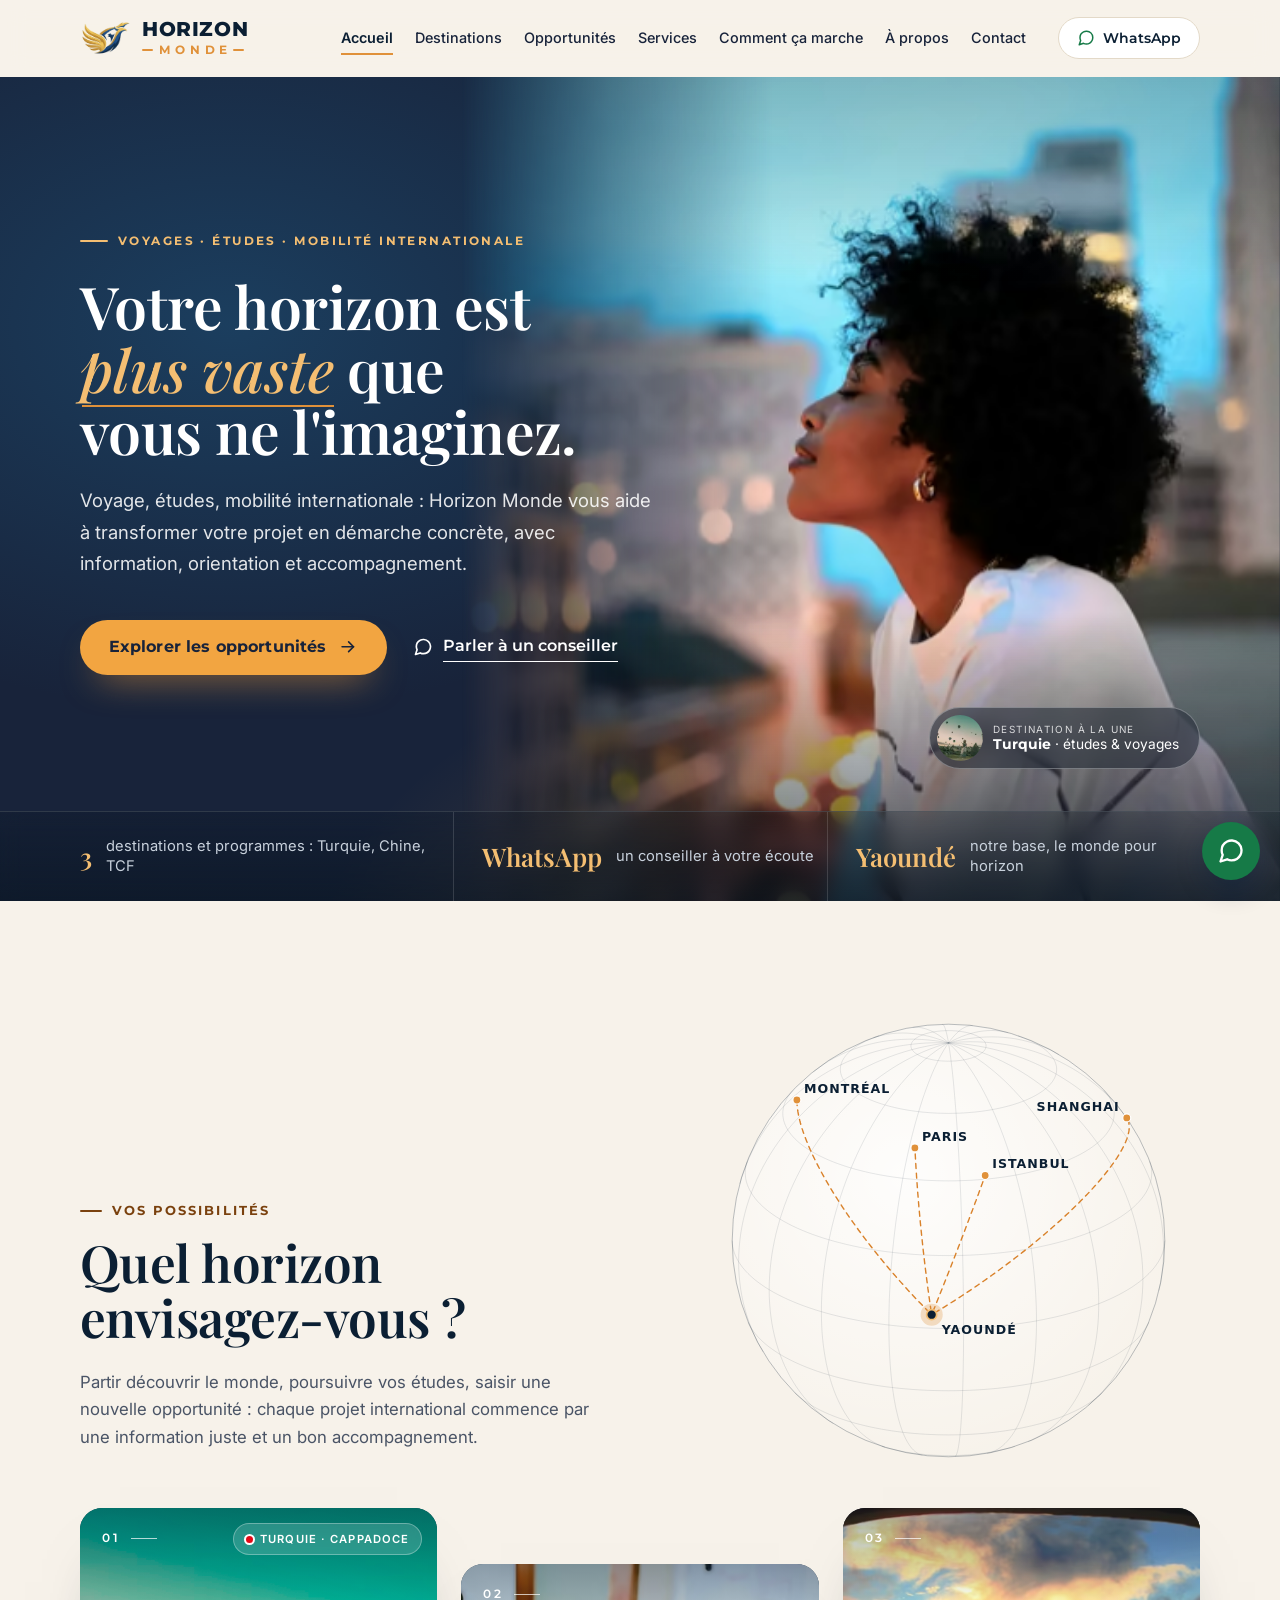
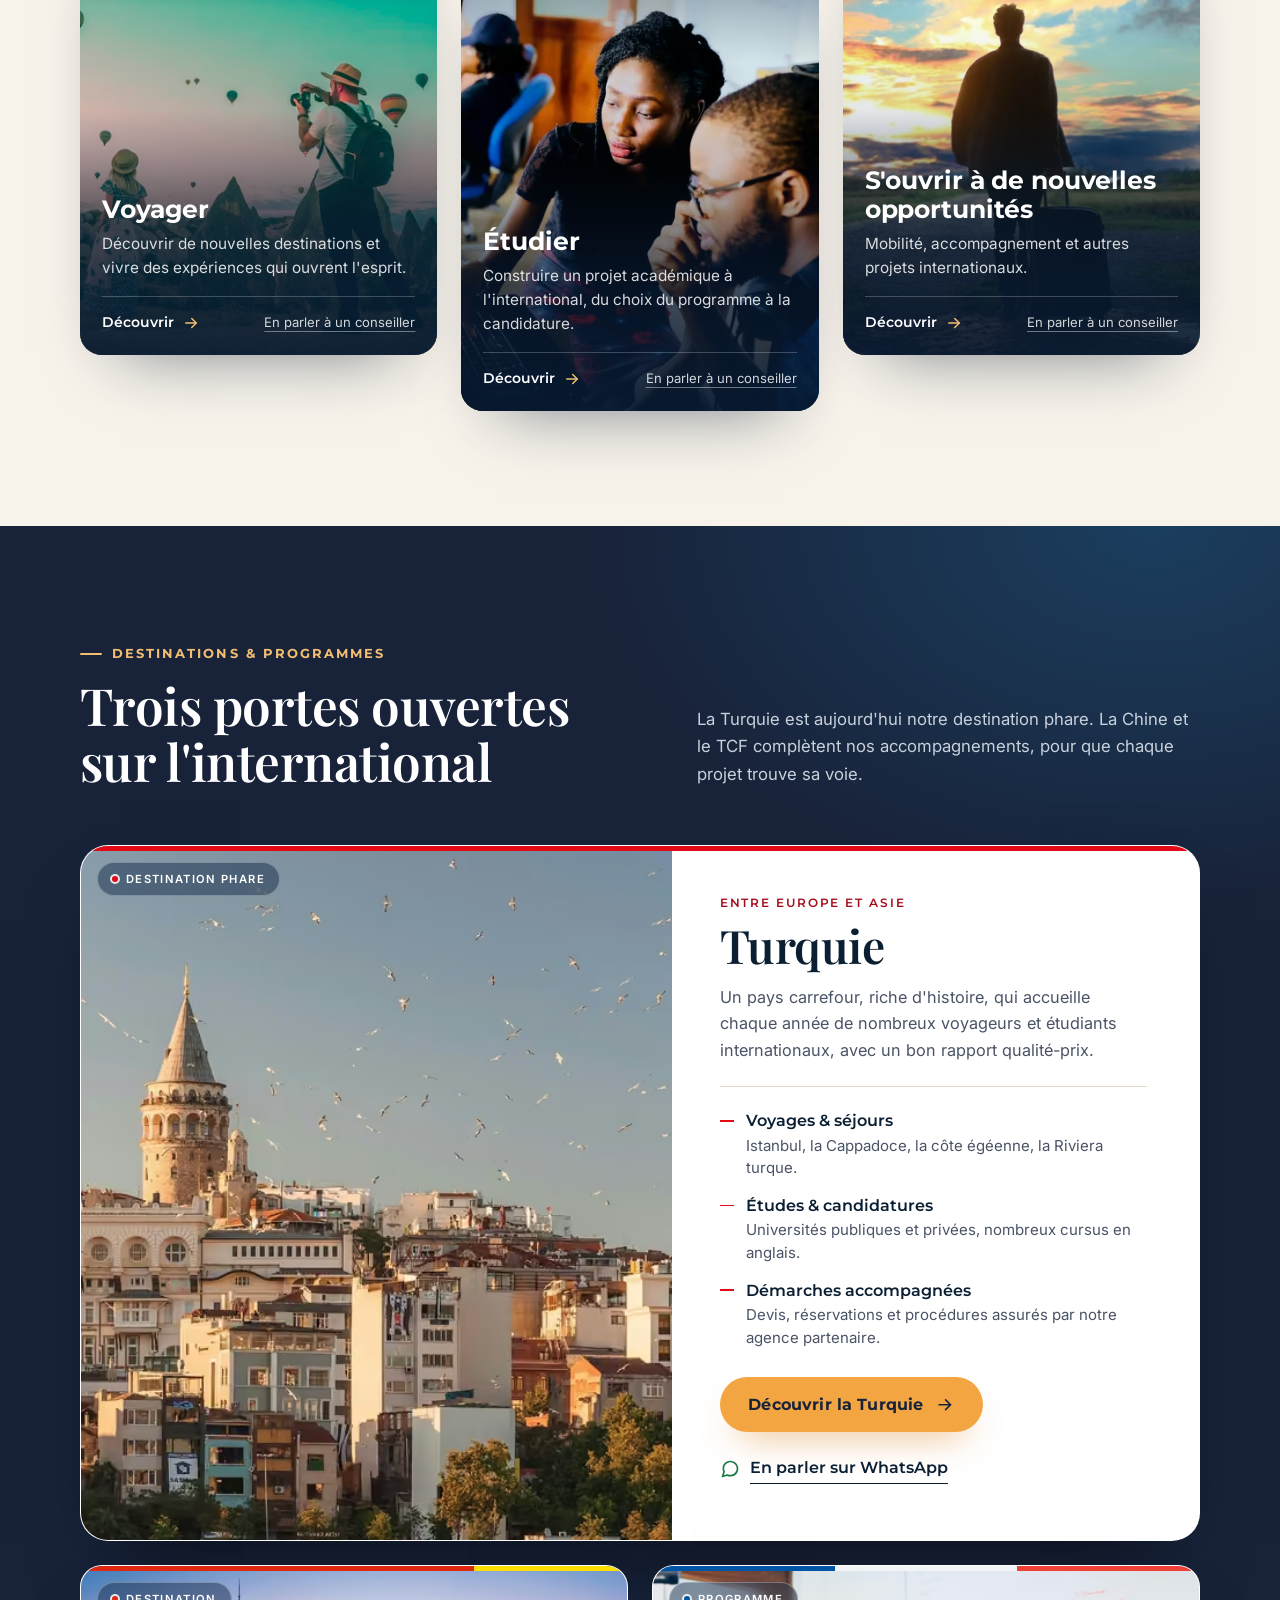
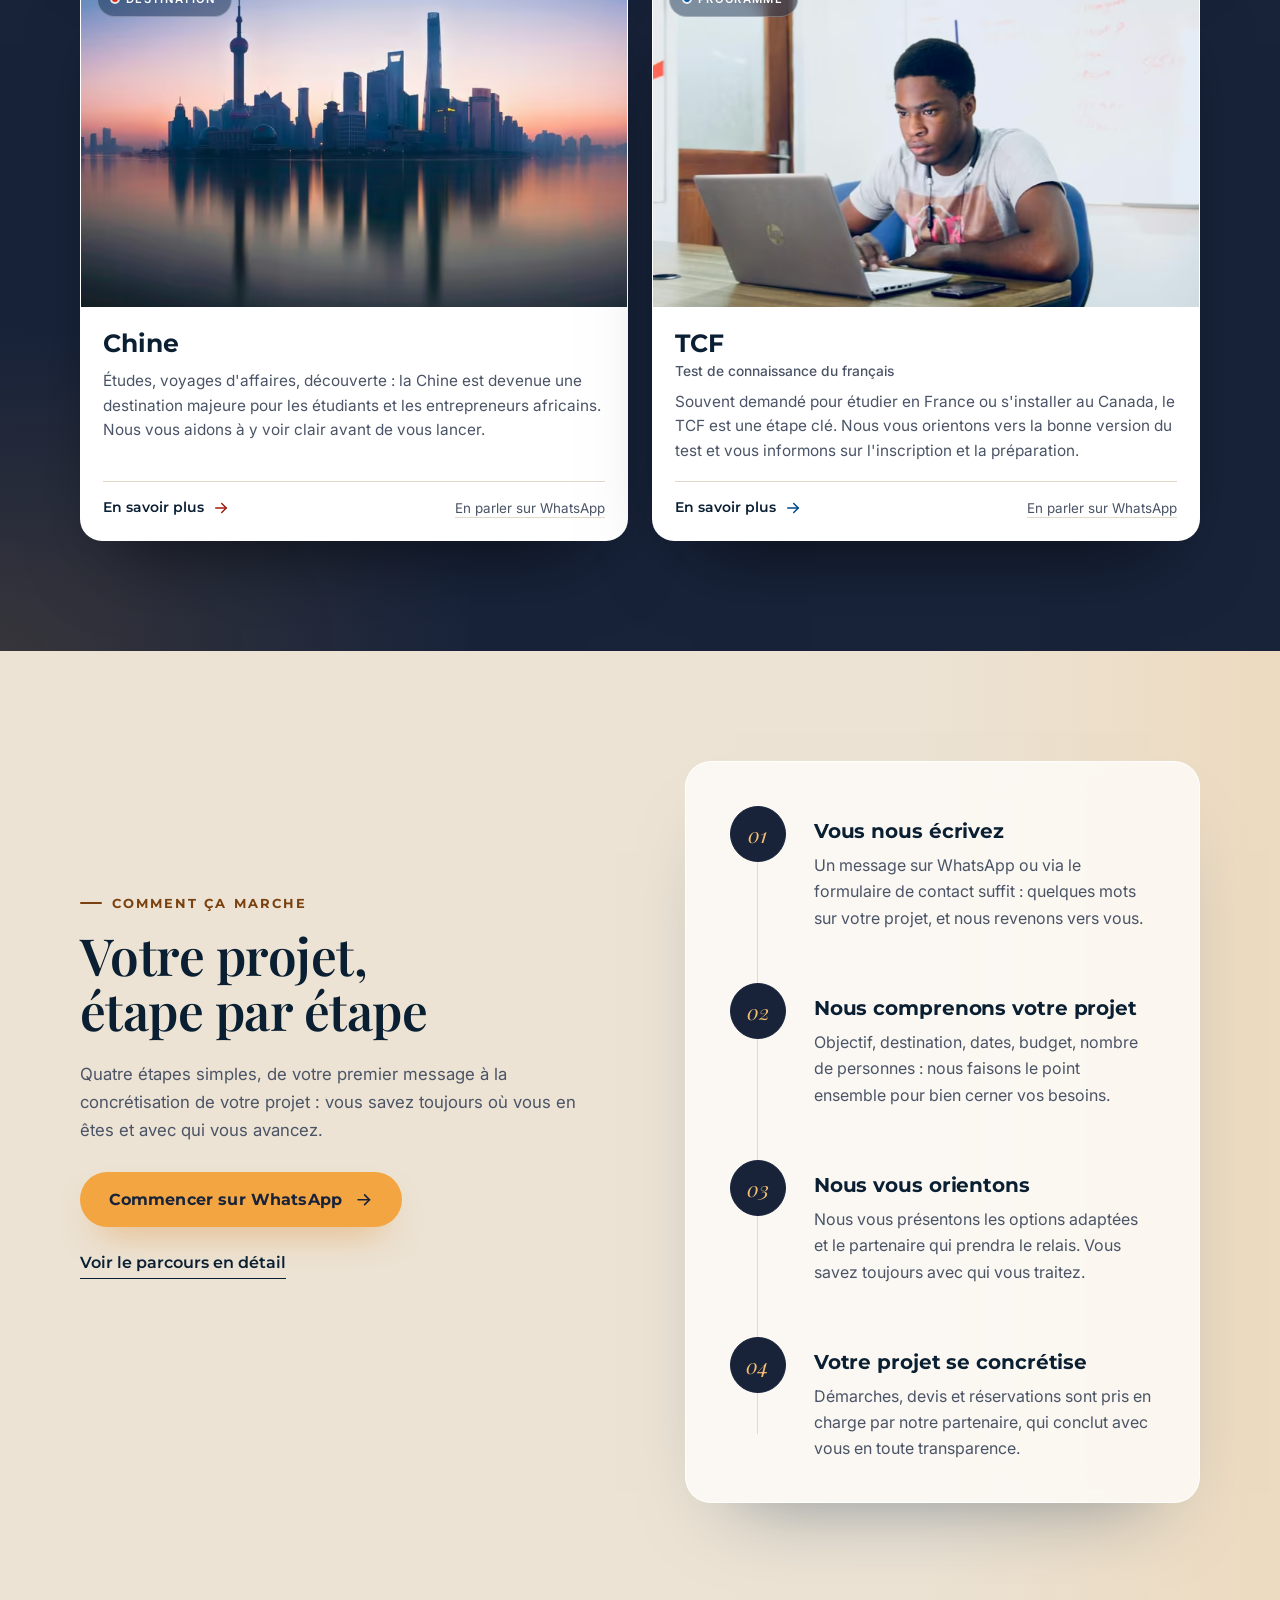
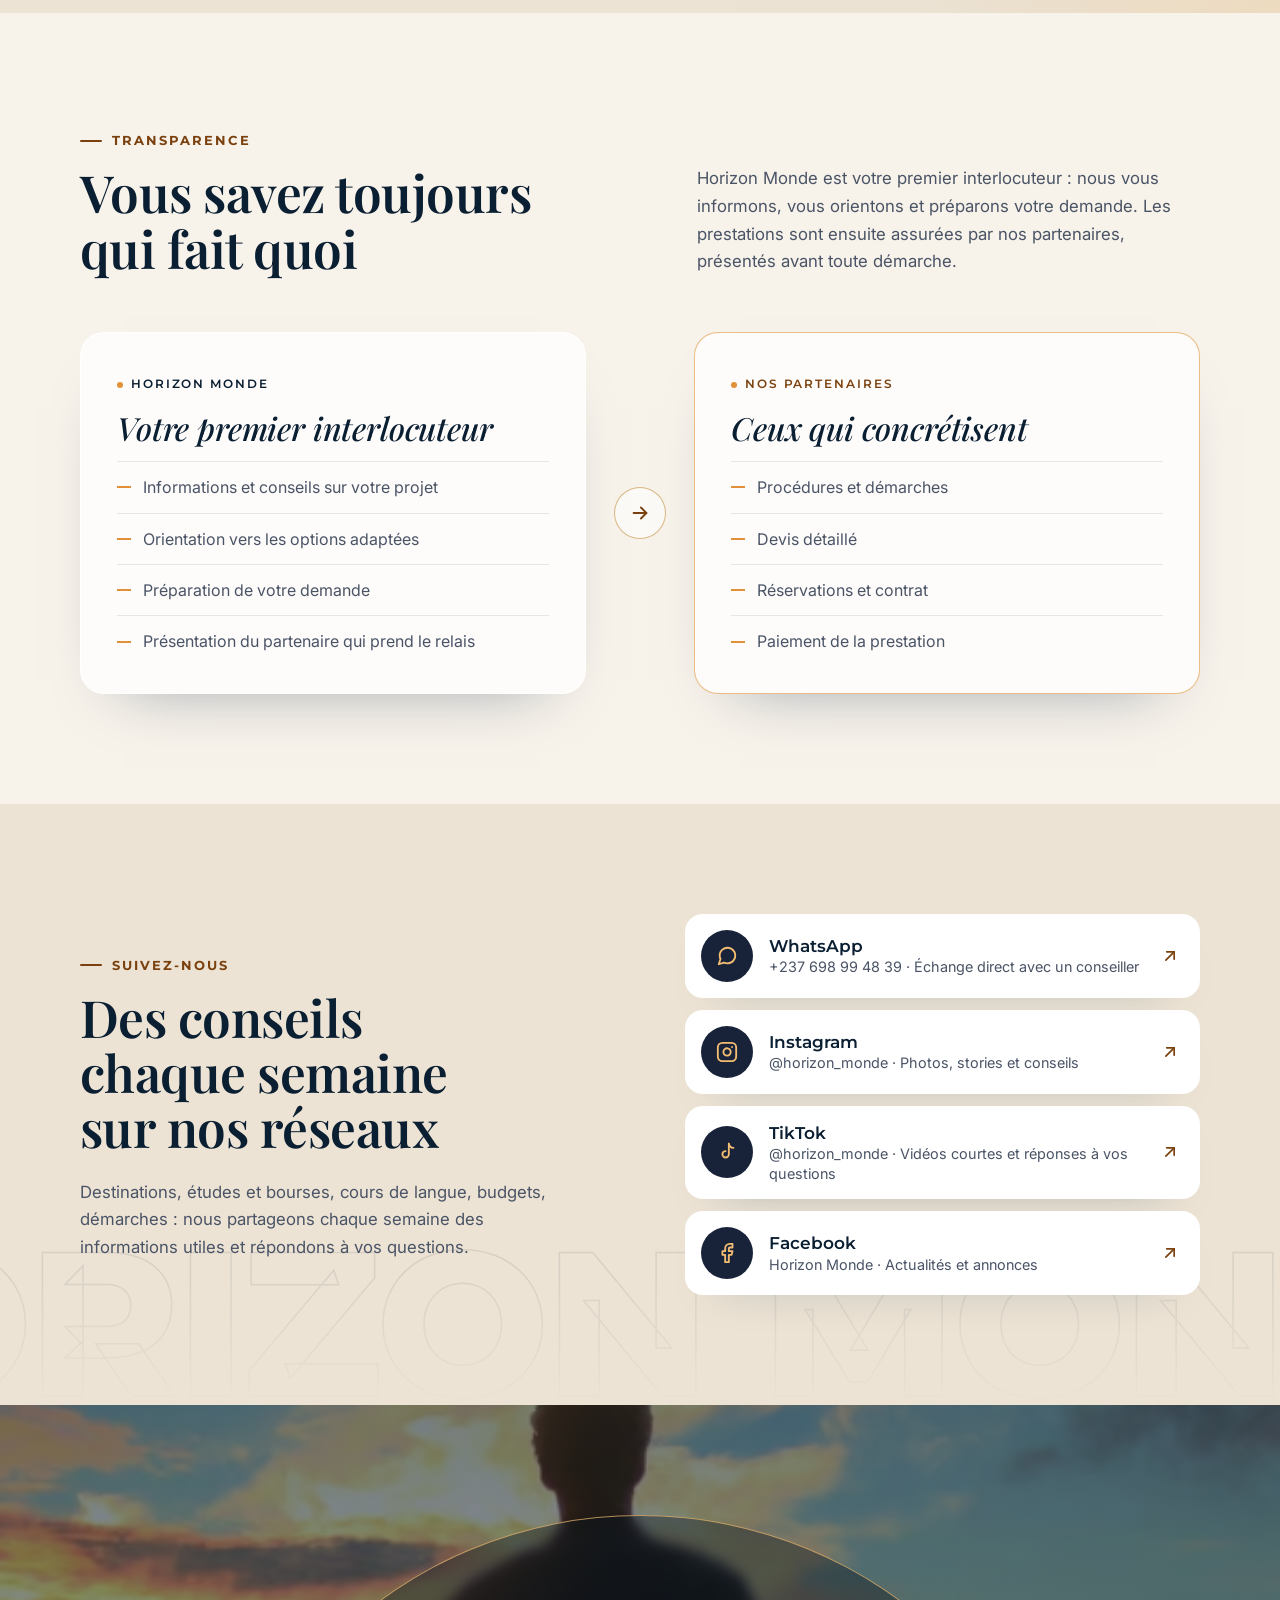
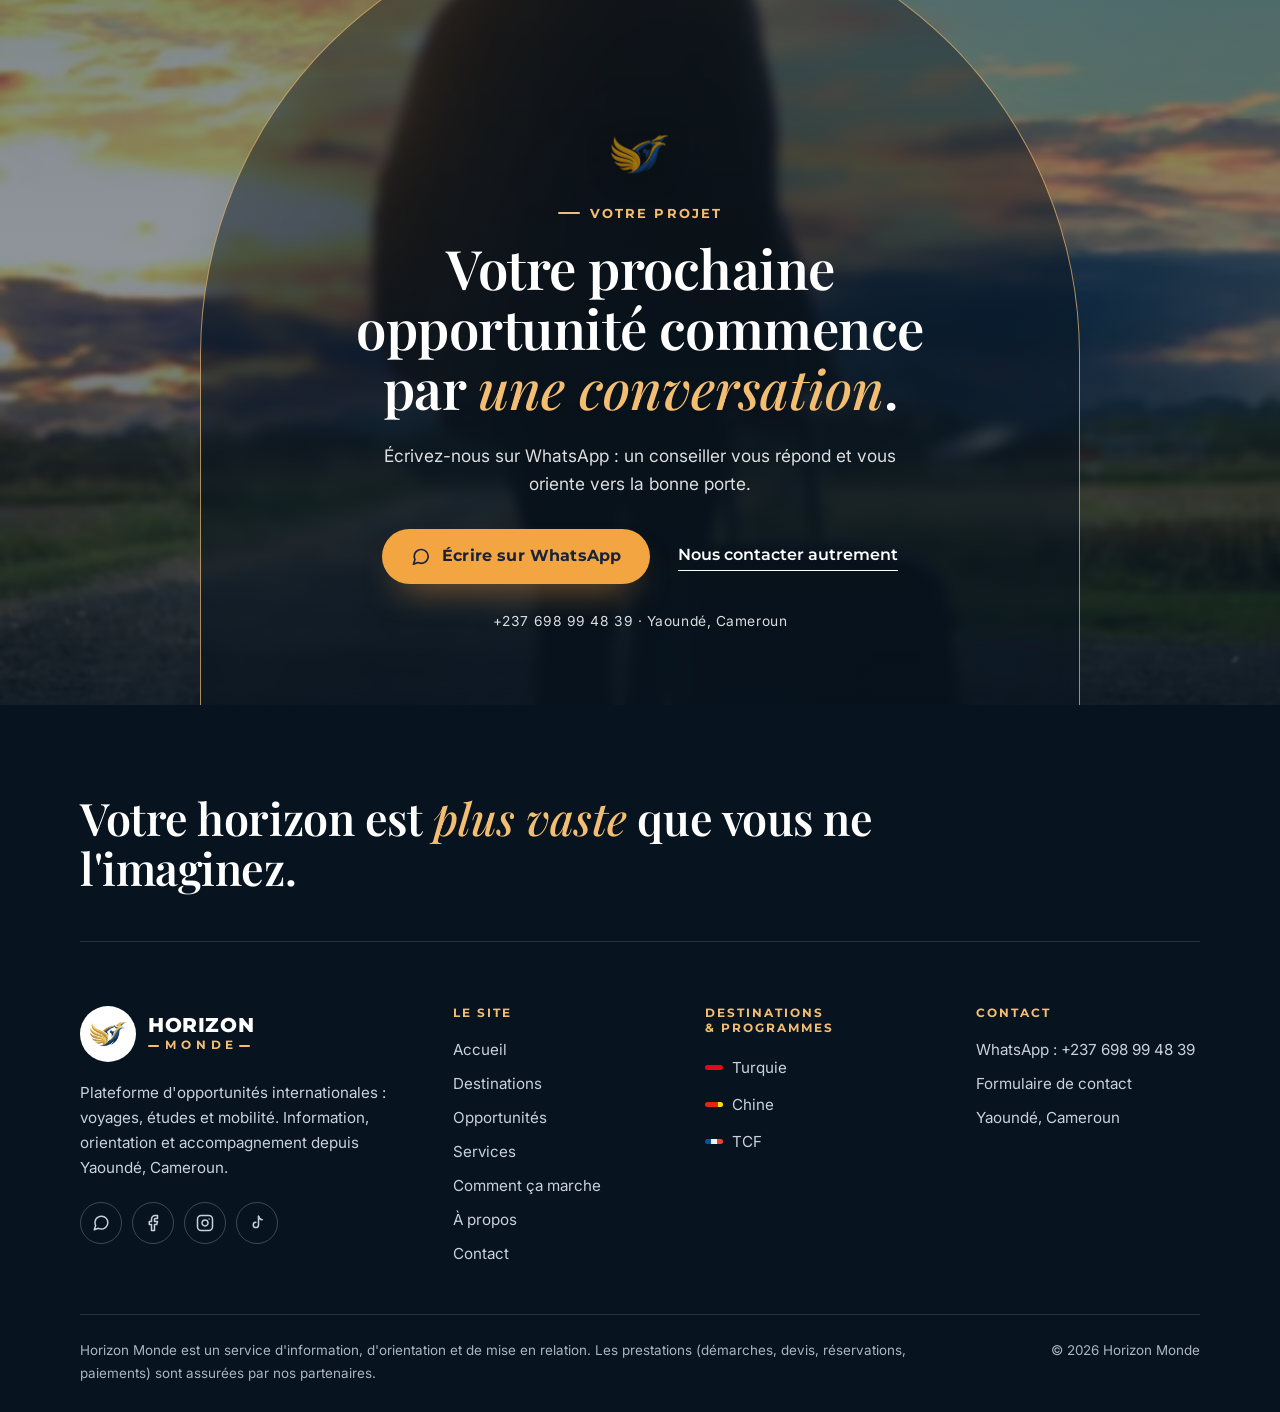
==== commit a2c139ff: "Nouvelle direction artistique « Éditorial immersif » Inspirée des exemples fournis (photo immersive," ====
--- a/index.html
+++ b/index.html
@@ -5,7 +5,7 @@
   <meta name="viewport" content="width=device-width, initial-scale=1">
   <title>Horizon Monde — Voyages, études et mobilité internationale</title>
   <meta name="description" content="Voyage, études, mobilité internationale : Horizon Monde vous aide à transformer votre projet en démarche concrète, avec information, orientation et accompagnement.">
-  <meta name="theme-color" content="#DCE8F5">
+  <meta name="theme-color" content="#F7F2EA">
 
   <meta property="og:type" content="website">
   <meta property="og:locale" content="fr_FR">
@@ -19,7 +19,7 @@
 
   <link rel="preconnect" href="https://fonts.googleapis.com">
   <link rel="preconnect" href="https://fonts.gstatic.com" crossorigin>
-  <link href="https://fonts.googleapis.com/css2?family=Inter:wght@400;500;600&family=Montserrat:wght@600;700;800&family=Playfair+Display:ital,wght@1,500&display=swap" rel="stylesheet">
+  <link href="https://fonts.googleapis.com/css2?family=Inter:wght@400;500;600&family=Montserrat:wght@500;600;700;800&family=Playfair+Display:ital,wght@0,500;0,600;0,700;1,500;1,600&display=swap" rel="stylesheet">
   <link rel="stylesheet" href="assets/css/style.css">
   <script>document.documentElement.classList.add("js");</script>
 
@@ -101,12 +101,12 @@
         <div class="hero-media">
           <div class="hero-frame">
             <picture class="hero-picture">
-              <source media="(min-width: 1024px)" type="image/avif" sizes="min(40vw, 560px)"
-                srcset="assets/img/photos/hero-640.avif 640w, assets/img/photos/hero-960.avif 960w, assets/img/photos/hero-1280.avif 1280w">
-              <source media="(min-width: 1024px)" type="image/webp" sizes="min(40vw, 560px)"
-                srcset="assets/img/photos/hero-640.webp 640w, assets/img/photos/hero-960.webp 960w, assets/img/photos/hero-1280.webp 1280w">
-              <source media="(min-width: 1024px)" sizes="min(40vw, 560px)"
-                srcset="assets/img/photos/hero-640.jpg 640w, assets/img/photos/hero-960.jpg 960w, assets/img/photos/hero-1280.jpg 1280w">
+              <source media="(min-width: 1024px)" type="image/avif" sizes="64vw"
+                srcset="assets/img/photos/hero-960.avif 960w, assets/img/photos/hero-1440.avif 1440w, assets/img/photos/hero-1920.avif 1920w">
+              <source media="(min-width: 1024px)" type="image/webp" sizes="64vw"
+                srcset="assets/img/photos/hero-960.webp 960w, assets/img/photos/hero-1440.webp 1440w, assets/img/photos/hero-1920.webp 1920w">
+              <source media="(min-width: 1024px)" sizes="64vw"
+                srcset="assets/img/photos/hero-960.jpg 960w, assets/img/photos/hero-1440.jpg 1440w, assets/img/photos/hero-1920.jpg 1920w">
               <source type="image/avif" sizes="100vw"
                 srcset="assets/img/photos/hero-mobile-480.avif 480w, assets/img/photos/hero-mobile-720.avif 720w, assets/img/photos/hero-mobile-1080.avif 1080w">
               <source type="image/webp" sizes="100vw"
@@ -128,14 +128,17 @@
         </div>
       </div>
 
-      <a class="hero-scroll" href="#horizons">
-        <span class="hero-scroll-line" aria-hidden="true"></span>
-        Découvrir
-      </a>
+      <div class="hero-highlights">
+        <ul aria-label="En bref">
+          <li><strong>3</strong> destinations et programmes : Turquie, Chine, TCF</li>
+          <li><strong>WhatsApp</strong> un conseiller à votre écoute</li>
+          <li><strong>Yaoundé</strong> notre base, le monde pour horizon</li>
+        </ul>
+      </div>
     </section>
 
     <!-- ============ QUEL HORIZON ENVISAGEZ-VOUS ? ============ -->
-    <section class="horizons bg-morning" id="horizons" aria-labelledby="horizons-titre">
+    <section class="horizons bg-ivory" id="horizons" aria-labelledby="horizons-titre">
       <div class="container">
         <header class="horizons-head horizons-head-globe">
           <div class="horizons-intro">
@@ -231,7 +234,7 @@
     </section>
 
     <!-- ============ DESTINATIONS & PROGRAMMES ============ -->
-    <section class="section bg-midday dest-section" id="destinations" aria-labelledby="destinations-titre">
+    <section class="section bg-ink dest-section" id="destinations" aria-labelledby="destinations-titre">
       <div class="container">
         <header class="split-head">
           <div>
@@ -418,7 +421,7 @@
     </section>
 
     <!-- ============ TRANSPARENCE ============ -->
-    <section class="section bg-afternoon trust" id="transparence" aria-labelledby="transparence-titre">
+    <section class="section bg-ivory trust" id="transparence" aria-labelledby="transparence-titre">
       <div class="container">
         <header class="split-head">
           <div>
@@ -463,7 +466,7 @@
     </section>
 
     <!-- ============ RÉSEAUX ============ -->
-    <section class="section bg-dusk social" id="reseaux" aria-labelledby="reseaux-titre">
+    <section class="section bg-stone social" id="reseaux" aria-labelledby="reseaux-titre">
       <span class="social-wordmark" aria-hidden="true">Horizon Monde</span>
       <div class="container social-inner">
         <div class="social-intro">
@@ -553,7 +556,20 @@
     </section>
 
     <!-- ============ APPEL FINAL ============ -->
-    <section class="section bg-sunset closing" aria-labelledby="cta-titre">
+    <section class="section bg-photo closing" aria-labelledby="cta-titre">
+      <picture class="closing-bg">
+        <source media="(min-width: 768px)" type="image/avif" sizes="100vw"
+          srcset="assets/img/photos/porte-large-1280.avif 1280w, assets/img/photos/porte-large-2000.avif 2000w">
+        <source media="(min-width: 768px)" type="image/webp" sizes="100vw"
+          srcset="assets/img/photos/porte-large-1280.webp 1280w, assets/img/photos/porte-large-2000.webp 2000w">
+        <source media="(min-width: 768px)" sizes="100vw"
+          srcset="assets/img/photos/porte-large-1280.jpg 1280w, assets/img/photos/porte-large-2000.jpg 2000w">
+        <source type="image/avif" sizes="100vw"
+          srcset="assets/img/photos/porte-mobile-600.avif 600w, assets/img/photos/porte-mobile-900.avif 900w">
+        <source type="image/webp" sizes="100vw"
+          srcset="assets/img/photos/porte-mobile-600.webp 600w, assets/img/photos/porte-mobile-900.webp 900w">
+        <img src="assets/img/photos/porte-mobile-600.jpg" alt="" width="600" height="800" loading="lazy" decoding="async">
+      </picture>
       <div class="container">
         <div class="closing-arch reveal">
           <img class="closing-emblem" src="assets/img/emblem.png" alt="" width="132" height="93" loading="lazy" decoding="async">
--- a/assets/css/style.css
+++ b/assets/css/style.css
@@ -4,26 +4,32 @@
    ========================================================================== */
 
 :root {
-  --navy: #0E2B4D;
-  --navy-deep: #0A2240;
-  --blue: #23548C;
-  --gold: #C28D3A;
-  --gold-light: #E8C063;
-  --gold-text: #94661F;          /* or lisible sur fond clair (contraste AA) */
-  --gold-text-strong: #6B4810;   /* or lisible sur les fonds bleutés (contraste AA) */
+  --navy: #0B1F33;               /* bleu nuit (encre) */
+  --navy-deep: #07131F;
+  --blue: #1F5F8B;
+  --gold: #E0913A;               /* ambre (filets, détails) */
+  --gold-light: #F4BE72;
+  --gold-text: #8A4A10;          /* ambre lisible sur fond clair (contraste AA) */
+  --gold-text-strong: #7A410E;   /* ambre lisible sur ivoire et pierre (contraste AA) */
+  --amber: #F2A541;              /* accent « coucher de soleil » : boutons */
+  --amber-hover: #F6B862;
+  --ivory: #F7F2EA;              /* fond clair principal */
+  --stone: #ECE3D4;              /* fond clair secondaire */
+  --ink: #0B1F33;                /* fond sombre */
   --sky: #DCE8F5;                /* ciel (en-tête, haut du hero) */
   --cream: #FBF8F2;
   --white: #FFFFFF;
   --ink: #18233A;
-  --muted: #3F4B60;
-  --line: #E4E0D8;
-  --on-navy: #C9D3E0;
+  --muted: #4A5466;
+  --line: #E3D9C8;
+  --on-navy: #C8D1DC;
   --whatsapp: #167A47;
   --whatsapp-hover: #11643A;
 
   --font-title: "Montserrat", system-ui, -apple-system, "Segoe UI", sans-serif;
   --font-body: "Inter", system-ui, -apple-system, "Segoe UI", sans-serif;
   --font-serif: "Playfair Display", Georgia, "Times New Roman", serif;
+  --font-display: "Playfair Display", Georgia, "Times New Roman", serif;   /* grands titres */
 
   --radius: 14px;
   --radius-lg: 22px;
@@ -44,8 +50,8 @@
   font-family: var(--font-body);
   font-size: 1rem;
   line-height: 1.65;
-  color: var(--ink);
-  background: var(--white);
+  color: #18222F;
+  background: var(--ivory);
   -webkit-font-smoothing: antialiased;
   overflow-x: hidden;
 }
@@ -122,7 +128,7 @@
 /* ---------- En-tête ---------- */
 .site-header {
   position: sticky; top: 0; z-index: 100;
-  background: rgba(220, 232, 245, .92);
+  background: rgba(247, 242, 234, .92);
   backdrop-filter: saturate(1.4) blur(12px);
   -webkit-backdrop-filter: saturate(1.4) blur(12px);
   border-bottom: 1px solid transparent;
@@ -247,8 +253,9 @@
   display: flex; flex-direction: column; justify-content: flex-end;
   min-height: max(580px, calc(100vh - var(--header-h)));
   min-height: max(580px, calc(100svh - var(--header-h)));
-  background: var(--navy-deep); color: var(--white);
-}
+  background: var(--ink); color: var(--white);
+}
+.hero-highlights { display: none; }
 .hero-inner { padding-top: 96px; padding-bottom: 36px; pointer-events: none; }
 .hero-content { position: relative; z-index: 1; max-width: 36rem; pointer-events: auto; }
 
@@ -263,8 +270,8 @@
 .hero-frame::after {
   content: ""; position: absolute; inset: 0; pointer-events: none;
   background: linear-gradient(180deg,
-    rgba(10, 34, 64, .3) 0%, rgba(10, 34, 64, 0) 16%, rgba(10, 34, 64, 0) 30%,
-    rgba(10, 34, 64, .62) 44%, rgba(8, 26, 50, .9) 60%, rgba(8, 26, 50, .96) 100%);
+    rgba(7, 19, 31, .3) 0%, rgba(7, 19, 31, 0) 16%, rgba(7, 19, 31, 0) 30%,
+    rgba(7, 19, 31, .62) 44%, rgba(7, 19, 31, .9) 60%, rgba(7, 19, 31, .96) 100%);
 }
 
 .hero .eyebrow { color: var(--gold-light); margin-bottom: 14px; font-size: .66rem; letter-spacing: .13em; gap: 8px; }
@@ -288,13 +295,13 @@
 .hero-actions { display: flex; flex-direction: column; align-items: stretch; gap: 8px; }
 
 .btn-primary {
-  gap: .75em; padding-inline: 1.6em; min-height: 54px;
-  background: var(--navy); color: var(--white);
-  font-weight: 600; letter-spacing: .01em;
-  box-shadow: 0 18px 34px -18px rgba(14, 43, 77, .8);
-}
-.btn-primary:hover { background: var(--navy-deep); }
-.btn-primary .btn-arrow { color: var(--gold-light); transition: transform .35s cubic-bezier(.65, 0, .35, 1); }
+  gap: .75em; padding-inline: 1.7em; min-height: 54px;
+  background: var(--amber); color: var(--ink);
+  font-weight: 700; letter-spacing: .01em;
+  box-shadow: 0 18px 36px -18px rgba(224, 145, 58, .85);
+}
+.btn-primary:hover { background: var(--amber-hover); }
+.btn-primary .btn-arrow, .btn-primary .icon { color: var(--ink); transition: transform .35s cubic-bezier(.65, 0, .35, 1); }
 .btn-primary:hover .btn-arrow { transform: translateX(4px); }
 
 .btn-link {
@@ -305,12 +312,13 @@
 }
 .btn-link .icon { width: 20px; height: 20px; color: var(--whatsapp); }
 
-/* Hero mobile (texte sur la photo) : versions claires des boutons */
-@media (max-width: 1023px) {
-  .hero .btn-primary { background: var(--white); color: var(--navy); box-shadow: 0 14px 30px -14px rgba(0, 0, 0, .45); }
-  .hero .btn-primary .btn-arrow { color: var(--gold); }
-  .hero .btn-link, .hero .btn-link .icon { color: var(--white); }
-}
+/* Lien secondaire sur fond sombre ou sur photo… */
+.hero .btn-link, .hero .btn-link .icon,
+.bg-ink .btn-link, .bg-ink .btn-link .icon,
+.bg-photo .btn-link, .bg-photo .btn-link .icon { color: var(--white); }
+/* …sauf dans les cartes blanches posées sur ces fonds */
+.bg-ink .dest-feature .btn-link, .bg-ink .country-cta .btn-link { color: var(--navy); }
+.bg-ink .dest-feature .btn-link .icon, .bg-ink .country-cta .btn-link .icon { color: var(--whatsapp); }
 .btn-link span {
   background: linear-gradient(currentColor, currentColor) 0 100% / 100% 1px no-repeat;
   padding-bottom: 3px; transition: background-size .4s cubic-bezier(.65, 0, .35, 1);
@@ -322,7 +330,7 @@
   position: absolute; top: 18px; left: var(--gutter); z-index: 2;
   display: inline-flex; align-items: center; gap: 10px;
   padding: 5px 16px 5px 5px; border-radius: 999px;
-  background: rgba(10, 34, 64, .38); border: 1px solid rgba(255, 255, 255, .3);
+  background: rgba(7, 19, 31, .45); border: 1px solid rgba(255, 255, 255, .3);
   backdrop-filter: blur(14px); -webkit-backdrop-filter: blur(14px);
   color: var(--white); text-decoration: none; font-size: .8rem; line-height: 1.25;
   animation: hm-fade-up .9s 1.2s cubic-bezier(.16, .84, .24, 1) both;
@@ -356,86 +364,56 @@
 
 @media (min-width: 1024px) {
   .hero {
-    --arch-w: min(40vw, 560px);
     justify-content: center;
-    min-height: clamp(640px, calc(100svh - var(--header-h)), 900px);
-    padding: 32px 0 88px;
+    min-height: clamp(660px, calc(100svh - var(--header-h)), 900px);
+    padding: 40px 0 120px;
     background:
-      linear-gradient(0deg, #BED3EA 0, transparent 120px),
-      radial-gradient(900px 520px at 78% 88%, rgba(232, 182, 80, .38), transparent 62%),
-      radial-gradient(820px 520px at 6% 8%, var(--halo-white), transparent 60%),
-      radial-gradient(760px 520px at 30% 105%, rgba(95, 145, 212, .5), transparent 65%),
-      linear-gradient(180deg, #DCE8F5 0%, #BED3EA 100%);
-    color: var(--ink);
+      radial-gradient(900px 600px at 18% 30%, rgba(31, 95, 139, .45), transparent 65%),
+      radial-gradient(700px 500px at 60% 110%, rgba(242, 165, 65, .22), transparent 65%),
+      var(--ink);
   }
-  .hero-inner {
-    position: relative;
-    display: grid; grid-template-columns: minmax(0, 1fr) var(--arch-w);
-    gap: clamp(48px, 5.5vw, 88px); align-items: center;
-    padding-top: 0; padding-bottom: 0; pointer-events: auto;
-  }
-  .hero-content { max-width: 36rem; }
-
-  .hero-media {
-    position: relative; inset: auto; z-index: 0;
-    height: clamp(540px, calc(100svh - var(--header-h) - 150px), 760px);
-  }
-  /* Ligne d'horizon dorée, sur laquelle repose l'arche */
-  .hero-media::before {
-    content: ""; position: absolute; z-index: -1; bottom: 0; right: 50%;
-    width: 100vw; height: 1px;
-    background: linear-gradient(90deg, rgba(194, 141, 58, 0), rgba(194, 141, 58, .6) 35%, rgba(194, 141, 58, .6));
-    transform-origin: right; animation: hm-draw 1.6s .5s cubic-bezier(.65, 0, .35, 1) both;
-  }
+  .hero-inner { position: static; padding-top: 0; padding-bottom: 0; }   /* la photo se cale sur toute la section */
+  .hero-content { max-width: 38rem; }
+
+  /* Photo à droite, fondue dans le bleu nuit côté texte */
+  .hero-media { left: auto; width: 64%; }
   .hero-frame {
-    border-radius: calc(var(--arch-w) / 2) calc(var(--arch-w) / 2) 26px 26px;
-    box-shadow: 0 50px 90px -40px rgba(10, 34, 64, .55);
-    animation: hm-rise 1.4s .1s cubic-bezier(.16, .84, .24, 1) both;
+    -webkit-mask-image: linear-gradient(90deg, transparent 0%, rgba(0, 0, 0, .55) 18%, #000 38%);
+    mask-image: linear-gradient(90deg, transparent 0%, rgba(0, 0, 0, .55) 18%, #000 38%);
   }
   .hero-picture { inset: -6% 0; }
-  .hero .eyebrow::before { width: 22px; }
-  .hero-picture img { object-position: 55% 38%; }
-  .hero-frame::after { background: linear-gradient(180deg, rgba(10, 34, 64, 0) 62%, rgba(10, 34, 64, .28) 100%); }
-
-  .hero .eyebrow { color: var(--gold-text-strong); font-size: .76rem; letter-spacing: .18em; gap: 10px; margin-bottom: 22px; }
-  .hero h1 { color: var(--navy); font-size: clamp(2.7rem, 4vw, 3.9rem); margin-bottom: .4em; }
-  .hero h1 em::after { background: var(--gold); }
-  .hero-lead { color: var(--muted); font-size: 1.14rem; line-height: 1.7; max-width: 31em; margin-bottom: 38px; }
-
+  .hero-picture img { object-position: 50% 30%; }
+  .hero-frame::after { background: linear-gradient(180deg, rgba(7, 19, 31, .25) 0%, rgba(7, 19, 31, 0) 25%, rgba(7, 19, 31, 0) 65%, rgba(7, 19, 31, .7) 100%); }
+
+  .hero .eyebrow { font-size: .76rem; letter-spacing: .2em; gap: 10px; margin-bottom: 24px; }
+  .hero .eyebrow::before { width: 28px; }
+  .hero h1 { font-size: clamp(3rem, 4.6vw, 4.6rem); margin-bottom: .38em; }
+  .hero-lead { font-size: 1.16rem; line-height: 1.7; max-width: 31em; margin-bottom: 40px; }
 
   .hero-chip {
-    top: auto; bottom: 56px; left: -56px;
-    padding: 7px 20px 7px 7px;
-    background: rgba(255, 255, 255, .92); border-color: rgba(14, 43, 77, .08);
-    color: var(--navy); font-size: .86rem;
-    box-shadow: 0 22px 44px -18px rgba(10, 34, 64, .45);
+    top: auto; left: auto; right: max(var(--gutter), calc((100vw - var(--container)) / 2 + var(--gutter)));
+    bottom: 132px; padding: 7px 20px 7px 7px; font-size: .86rem;
     animation: hm-fade-up .9s 1.3s cubic-bezier(.16, .84, .24, 1) both, hm-float 7s 2.4s ease-in-out infinite;
-    transition: box-shadow .3s;
   }
-  .hero-chip:hover { box-shadow: 0 26px 50px -16px rgba(10, 34, 64, .55); }
   .hero-chip img { width: 46px; height: 46px; }
-  .hero-chip small { color: var(--gold-text); opacity: 1; font-weight: 600; }
-
-  .hero-scroll {
-    position: absolute; bottom: 30px;
-    left: max(var(--gutter), calc((100% - var(--container)) / 2 + var(--gutter)));
-    display: inline-flex; align-items: center; gap: 14px;
-    color: var(--muted); text-decoration: none;
-    font-size: .72rem; font-weight: 600; letter-spacing: .2em; text-transform: uppercase;
-    animation: hm-fade-up 1s 1.6s both;
+
+  /* Bandeau de repères en bas du hero */
+  .hero-highlights {
+    display: block; position: absolute; z-index: 2; left: 0; right: 0; bottom: 0;
+    border-top: 1px solid rgba(255, 255, 255, .14);
+    background: linear-gradient(180deg, rgba(7, 19, 31, .2), rgba(7, 19, 31, .55));
+    backdrop-filter: blur(10px); -webkit-backdrop-filter: blur(10px);
+    animation: hm-fade-up 1s 1.5s both;
   }
-  .hero-scroll-line { position: relative; width: 44px; height: 1px; background: var(--line); overflow: hidden; }
-  .hero-scroll-line::after {
-    content: ""; position: absolute; inset: 0; background: var(--gold);
-    animation: hm-scroll 2.6s 2.2s cubic-bezier(.65, 0, .35, 1) infinite;
-    transform: scaleX(0);
+  .hero-highlights ul {
+    list-style: none; display: grid; grid-template-columns: repeat(3, 1fr);
+    max-width: var(--container); margin: 0 auto; padding: 0 var(--gutter);
   }
-  .hero-scroll:hover { color: var(--navy); }
-}
-
-@media (min-width: 1320px) {
-  .hero-inner { max-width: calc(var(--container) + 160px); padding-left: calc(var(--gutter) + 80px); }
-}
+  .hero-highlights li { display: flex; align-items: center; gap: 14px; padding: 24px 0; color: var(--on-navy); font-size: .92rem; line-height: 1.4; }
+  .hero-highlights li + li { padding-left: 28px; border-left: 1px solid rgba(255, 255, 255, .14); }
+  .hero-highlights strong { font-family: var(--font-display); font-weight: 600; font-size: 1.6rem; color: var(--gold-light); line-height: 1; }
+}
+
 
 /* ---------- Quel horizon envisagez-vous ? ---------- */
 .horizons { padding: clamp(72px, 10vw, 128px) 0 clamp(72px, 9vw, 120px); }
@@ -536,70 +514,6 @@
 
 /* ---------- Sections ---------- */
 .section { padding: clamp(64px, 9vw, 110px) 0; }
-/* ---------- Fonds en dégradés : « le ciel au fil de la journée » ----------
-   Chaque section a son propre dégradé (halos azur, pervenche, blanc et or) ; la couleur du
-   bas d'une section rejoint celle du haut de la suivante, pour une page qui coule sans
-   coupure : aube (hero) → matin → mi-journée → après-midi doré → crépuscule bleu →
-   coucher de soleil (appel final) → soir (pied de page).
-   Les couleurs de raccord (--edge-top, --edge-bottom) peuvent être redéfinies sur une
-   section quand l'ordre des fonds change d'une page à l'autre. */
-:root {
-  --halo-azure: rgba(95, 145, 212, .5);
-  --halo-periwinkle: rgba(140, 155, 225, .55);
-  --halo-white: rgba(255, 255, 255, .6);
-  --halo-gold: rgba(232, 182, 80, .48);
-}
-.bg-morning {
-  --edge-top: #BED3EA; --edge-bottom: #CCDCEF;
-  background:
-    linear-gradient(180deg, var(--edge-top) 0, transparent 150px),
-    linear-gradient(0deg, var(--edge-bottom) 0, transparent 150px),
-    radial-gradient(720px 520px at 82% 32%, var(--halo-white), transparent 62%),
-    radial-gradient(900px 620px at -5% 0%, var(--halo-azure), transparent 62%),
-    radial-gradient(760px 520px at 105% 100%, var(--halo-periwinkle), transparent 60%),
-    linear-gradient(180deg, #BED3EA 0%, #CCDCEF 100%);
-}
-.bg-midday {
-  --edge-top: #CCDCEF; --edge-bottom: #BCD2EA;
-  background:
-    linear-gradient(180deg, var(--edge-top) 0, transparent 150px),
-    linear-gradient(0deg, var(--edge-bottom) 0, transparent 150px),
-    radial-gradient(820px 560px at 8% 48%, rgba(232, 182, 80, .3), transparent 62%),
-    radial-gradient(900px 620px at 102% 88%, var(--halo-azure), transparent 60%),
-    radial-gradient(760px 420px at 70% -5%, var(--halo-white), transparent 60%),
-    linear-gradient(180deg, #CCDCEF 0%, #BCD2EA 100%);
-}
-.bg-afternoon {
-  --edge-top: #C4D7EC; --edge-bottom: #E5D9C2;
-  background:
-    linear-gradient(180deg, var(--edge-top) 0, transparent 150px),
-    linear-gradient(0deg, var(--edge-bottom) 0, transparent 150px),
-    radial-gradient(1100px 500px at 50% 116%, var(--halo-gold), transparent 68%),
-    radial-gradient(760px 520px at 100% -5%, var(--halo-azure), transparent 60%),
-    radial-gradient(640px 440px at -5% 35%, var(--halo-white), transparent 60%),
-    linear-gradient(180deg, #C4D7EC 0%, #D3DDEA 55%, #E5D9C2 100%);
-}
-.bg-dusk {
-  --edge-top: #E5D9C2; --edge-bottom: #B9CEE7;
-  background:
-    linear-gradient(180deg, var(--edge-top) 0, transparent 150px),
-    linear-gradient(0deg, var(--edge-bottom) 0, transparent 150px),
-    radial-gradient(800px 460px at 10% 18%, var(--halo-white), transparent 62%),
-    radial-gradient(900px 620px at 104% 30%, var(--halo-azure), transparent 62%),
-    radial-gradient(860px 520px at 28% 112%, var(--halo-periwinkle), transparent 60%),
-    linear-gradient(180deg, #E5D9C2 0%, #CCDBEC 32%, #B9CEE7 100%);
-}
-.bg-sunset {
-  --edge-top: #B9CEE7; --edge-bottom: #D2D4DF;
-  background:
-    linear-gradient(180deg, var(--edge-top) 0, transparent 150px),
-    linear-gradient(0deg, var(--edge-bottom) 0, transparent 150px),
-    radial-gradient(760px 440px at 50% 104%, rgba(232, 182, 80, .6), transparent 70%),
-    radial-gradient(900px 520px at -5% 0%, rgba(95, 145, 212, .45), transparent 60%),
-    radial-gradient(900px 520px at 105% 0%, var(--halo-periwinkle), transparent 60%),
-    linear-gradient(180deg, #B9CEE7 0%, #D2D4DF 100%);
-}
-
 .section-head { max-width: 720px; margin: 0 auto 48px; text-align: center; }
 .section-head p:last-child { color: var(--muted); font-size: 1.05rem; }
 
@@ -884,7 +798,6 @@
 .closing h2 em { font-family: var(--font-serif); font-style: italic; font-weight: 500; letter-spacing: 0; }
 .closing-lead { color: var(--muted); font-size: 1.08rem; max-width: 32em; margin: 0 auto 30px; }
 .closing-actions { display: flex; flex-direction: column; align-items: stretch; gap: 6px; }
-.closing-actions .btn-primary .icon { color: var(--gold-light); }
 .closing-note {
   margin: 26px 0 0; color: var(--muted); font-size: .86rem; letter-spacing: .04em;
 }
@@ -1251,3 +1164,145 @@
 
   .whatsapp-float { right: 14px; bottom: 14px; width: 54px; height: 54px; }
 }
+
+
+/* ==========================================================================
+   Direction « Éditorial immersif » : grands titres à empattement, bleu nuit,
+   ivoire, pierre, accent ambre. (Ce bloc complète et remplace les réglages
+   précédents de même portée.)
+   ========================================================================== */
+h1, h2,
+.hero h1, .page-hero h1, .country-name, .footer-statement,
+.horizons-head h2, .split-head h2, .horizons-intro h2, .process-intro h2,
+.social-intro h2, .closing h2, .tcf-panel h2, .block-title, .dest-feature-body h3 {
+  font-family: var(--font-display); font-weight: 600; letter-spacing: -.01em;
+}
+.hero h1 em, .page-hero h1 em, .closing h2 em, .footer-statement em { font-weight: 500; font-style: italic; }
+.hero h1 em, .page-hero h1 em, .footer-statement em, .bg-photo h2 em { color: var(--gold-light); }
+.hero h1 em::after { background: var(--gold); }
+.timeline-body h3, .dest-card-body h3, .horizon-body h3, .trust-role h3 { letter-spacing: -.005em; }
+
+/* ---------- Fonds ---------- */
+.bg-ivory { background: var(--ivory); }
+.bg-stone { background: var(--stone); }
+.bg-ink {
+  color: var(--on-navy);
+  background:
+    radial-gradient(900px 600px at 90% 0%, rgba(31, 95, 139, .45), transparent 62%),
+    radial-gradient(760px 520px at 0% 100%, rgba(242, 165, 65, .14), transparent 62%),
+    var(--ink);
+}
+/* Textes posés directement sur le fond sombre */
+.bg-ink .eyebrow { color: var(--gold-light); }
+.bg-ink h2, .bg-ink .block-title, .bg-ink .country-name, .bg-ink .places h4 { color: var(--white); }
+.bg-ink .split-head > p, .bg-ink .country-lead, .bg-ink .places p { color: var(--on-navy); }
+.bg-ink .places li { border-color: rgba(255, 255, 255, .14); }
+.bg-ink .facts div { background: rgba(255, 255, 255, .06); border-color: rgba(255, 255, 255, .14); }
+.bg-ink .facts dt { color: var(--on-navy); }
+.bg-ink .facts dd { color: var(--white); }
+.bg-ink .know ul { background: rgba(255, 255, 255, .96); }
+.bg-ink .dest-feature, .bg-ink .dest-card, .bg-ink .why-card, .bg-ink .offer, .bg-ink .country-cta,
+.bg-ink .mosaic-tile { box-shadow: 0 40px 80px -40px rgba(0, 0, 0, .7); }
+.bg-ink .why-card { background: rgba(255, 255, 255, .96); }
+.bg-ink .country-cta { background: rgba(255, 255, 255, .97); }
+/* Couleur de chaque destination sur fond sombre */
+.theme-turquie { --accent-on-dark: #FF7A82; }
+.theme-chine { --accent-on-dark: #FFDE00; }
+.theme-tcf { --accent-on-dark: #8DB8FF; }
+.bg-ink[class*="theme-"] .eyebrow, .bg-ink[class*="theme-"] .place-num { color: var(--accent-on-dark); }
+
+/* ---------- Sections claires ---------- */
+.horizon-card { box-shadow: 0 34px 64px -40px rgba(11, 31, 51, .6); }
+.process { background: var(--stone); }
+.process::before {
+  background: linear-gradient(180deg, rgba(236, 227, 212, .93) 0%, rgba(236, 227, 212, .72) 100%);
+}
+@media (min-width: 960px) {
+  .process::before {
+    background: linear-gradient(90deg, rgba(236, 227, 212, .97) 0%, rgba(236, 227, 212, .88) 38%,
+      rgba(236, 227, 212, .3) 72%, rgba(242, 165, 65, .14) 100%);
+  }
+}
+.timeline-step.is-visible .timeline-num { background: var(--ink); border-color: var(--ink); color: var(--gold-light); }
+.trust-role-partner { border-color: rgba(224, 145, 58, .6); }
+.social-icon { background: var(--ink); color: var(--gold-light); }
+.social-wordmark { -webkit-text-stroke-color: rgba(11, 31, 51, .09); }
+
+/* ---------- Appel final : photo plein écran ---------- */
+.bg-photo { position: relative; isolation: isolate; overflow: hidden; background: var(--ink); color: var(--white); }
+.closing-bg, .closing-bg img { position: absolute; inset: 0; z-index: -2; width: 100%; height: 100%; object-fit: cover; }
+.bg-photo::before {
+  content: ""; position: absolute; inset: 0; z-index: -1;
+  background:
+    radial-gradient(700px 500px at 50% 60%, rgba(7, 19, 31, .35), transparent 70%),
+    linear-gradient(180deg, rgba(7, 19, 31, .55) 0%, rgba(7, 19, 31, .45) 50%, rgba(7, 19, 31, .8) 100%);
+}
+.bg-photo .closing-arch {
+  border-color: rgba(244, 190, 114, .7);
+  background: linear-gradient(180deg, rgba(7, 19, 31, .38) 0%, rgba(7, 19, 31, .58) 100%);
+  backdrop-filter: blur(6px); -webkit-backdrop-filter: blur(6px);
+}
+.bg-photo .eyebrow { color: var(--gold-light); }
+.bg-photo h2 { color: var(--white); }
+.bg-photo .closing-lead, .bg-photo .closing-note { color: rgba(255, 255, 255, .86); }
+.bg-photo .closing-emblem { filter: drop-shadow(0 4px 14px rgba(0, 0, 0, .35)); }
+
+/* ---------- Pied de page : bleu nuit ---------- */
+.site-footer { background: var(--navy-deep); color: var(--on-navy); }
+.footer-statement { color: var(--white); }
+.footer-grid, .footer-bottom { border-color: rgba(255, 255, 255, .12); }
+.footer-logo .brand-top { color: var(--white); }
+.footer-logo .brand-bottom { color: var(--gold-light); }
+.footer-logo .brand-bottom::before, .footer-logo .brand-bottom::after { background: var(--gold-light); }
+.footer-social a { border-color: rgba(255, 255, 255, .22); color: var(--on-navy); background: transparent; }
+.footer-social a:hover { color: var(--ink); background: var(--amber); border-color: var(--amber); }
+.footer-title { color: var(--gold-light); }
+.footer-links a { color: var(--on-navy); }
+.footer-links a:hover { color: var(--white); }
+.footer-bottom { color: rgba(200, 209, 220, .85); }
+
+/* ---------- En-tête des pages intérieures : bleu nuit, photo à droite ---------- */
+.page-hero {
+  color: var(--white);
+  background:
+    radial-gradient(900px 600px at 18% 30%, rgba(31, 95, 139, .45), transparent 65%),
+    radial-gradient(700px 500px at 60% 110%, rgba(242, 165, 65, .2), transparent 65%),
+    var(--ink);
+  padding: clamp(28px, 5vw, 64px) 0 clamp(56px, 8vw, 104px);
+}
+.page-hero .page-hero-inner { position: relative; z-index: 1; display: block; }
+.page-hero-text { max-width: 40rem; }
+.page-hero h1 { color: var(--white); }
+.page-hero .eyebrow { color: var(--gold-light); }
+.page-lead { color: rgba(255, 255, 255, .86); }
+.breadcrumb, .breadcrumb a { color: rgba(255, 255, 255, .7); }
+.breadcrumb a:hover, .breadcrumb [aria-current] { color: var(--white); }
+.jump-links a { background: rgba(255, 255, 255, .08); border-color: rgba(255, 255, 255, .18); box-shadow: none; backdrop-filter: blur(8px); -webkit-backdrop-filter: blur(8px); }
+.jump-links a:hover { border-color: var(--gold-light); }
+.jump-links strong { color: var(--white); }
+.jump-links small { color: var(--on-navy); }
+.jump-links a[class*="theme-"] { box-shadow: inset 0 -3px 0 var(--accent); }
+.jump-links a[class*="theme-"] small { color: var(--accent-on-dark); }
+.page-hero-photo { position: absolute; z-index: 0; inset: 0; }
+.page-hero-photo picture, .page-hero-photo img { position: absolute; inset: 0; width: 100%; height: 100%; object-fit: cover; }
+.page-hero-photo img { object-position: 20% 45%; animation: hm-zoom 2.6s cubic-bezier(.16, .84, .24, 1) both; }
+.page-hero-photo::after {
+  content: ""; position: absolute; inset: 0;
+  background: linear-gradient(180deg, rgba(7, 19, 31, .55) 0%, rgba(7, 19, 31, .78) 55%, rgba(7, 19, 31, .95) 100%);
+}
+.page-hero-label {
+  position: absolute; z-index: 1; right: var(--gutter); bottom: 24px;
+  padding: 7px 14px; border-radius: 999px; font-size: .78rem; font-weight: 600;
+  background: rgba(7, 19, 31, .5); border: 1px solid rgba(255, 255, 255, .25); color: var(--white);
+  backdrop-filter: blur(8px); -webkit-backdrop-filter: blur(8px);
+}
+@media (min-width: 1024px) {
+  .page-hero { min-height: clamp(560px, 78svh, 760px); display: flex; align-items: center; }
+  .page-hero .page-hero-inner { width: 100%; }
+  .page-hero-photo { left: auto; width: 64%; -webkit-mask-image: linear-gradient(90deg, transparent 0%, rgba(0, 0, 0, .55) 18%, #000 38%); mask-image: linear-gradient(90deg, transparent 0%, rgba(0, 0, 0, .55) 18%, #000 38%); }
+  .page-hero-photo::after { background: linear-gradient(180deg, rgba(7, 19, 31, .2) 0%, rgba(7, 19, 31, 0) 30%, rgba(7, 19, 31, .55) 100%); }
+  .page-hero-label { right: max(var(--gutter), calc((100vw - var(--container)) / 2 + var(--gutter))); bottom: 40px; }
+}
+
+/* Petits titres du pied de page : capitales espacées, pas la police des grands titres */
+.footer-title { font-family: var(--font-title); font-weight: 700; letter-spacing: .16em; }
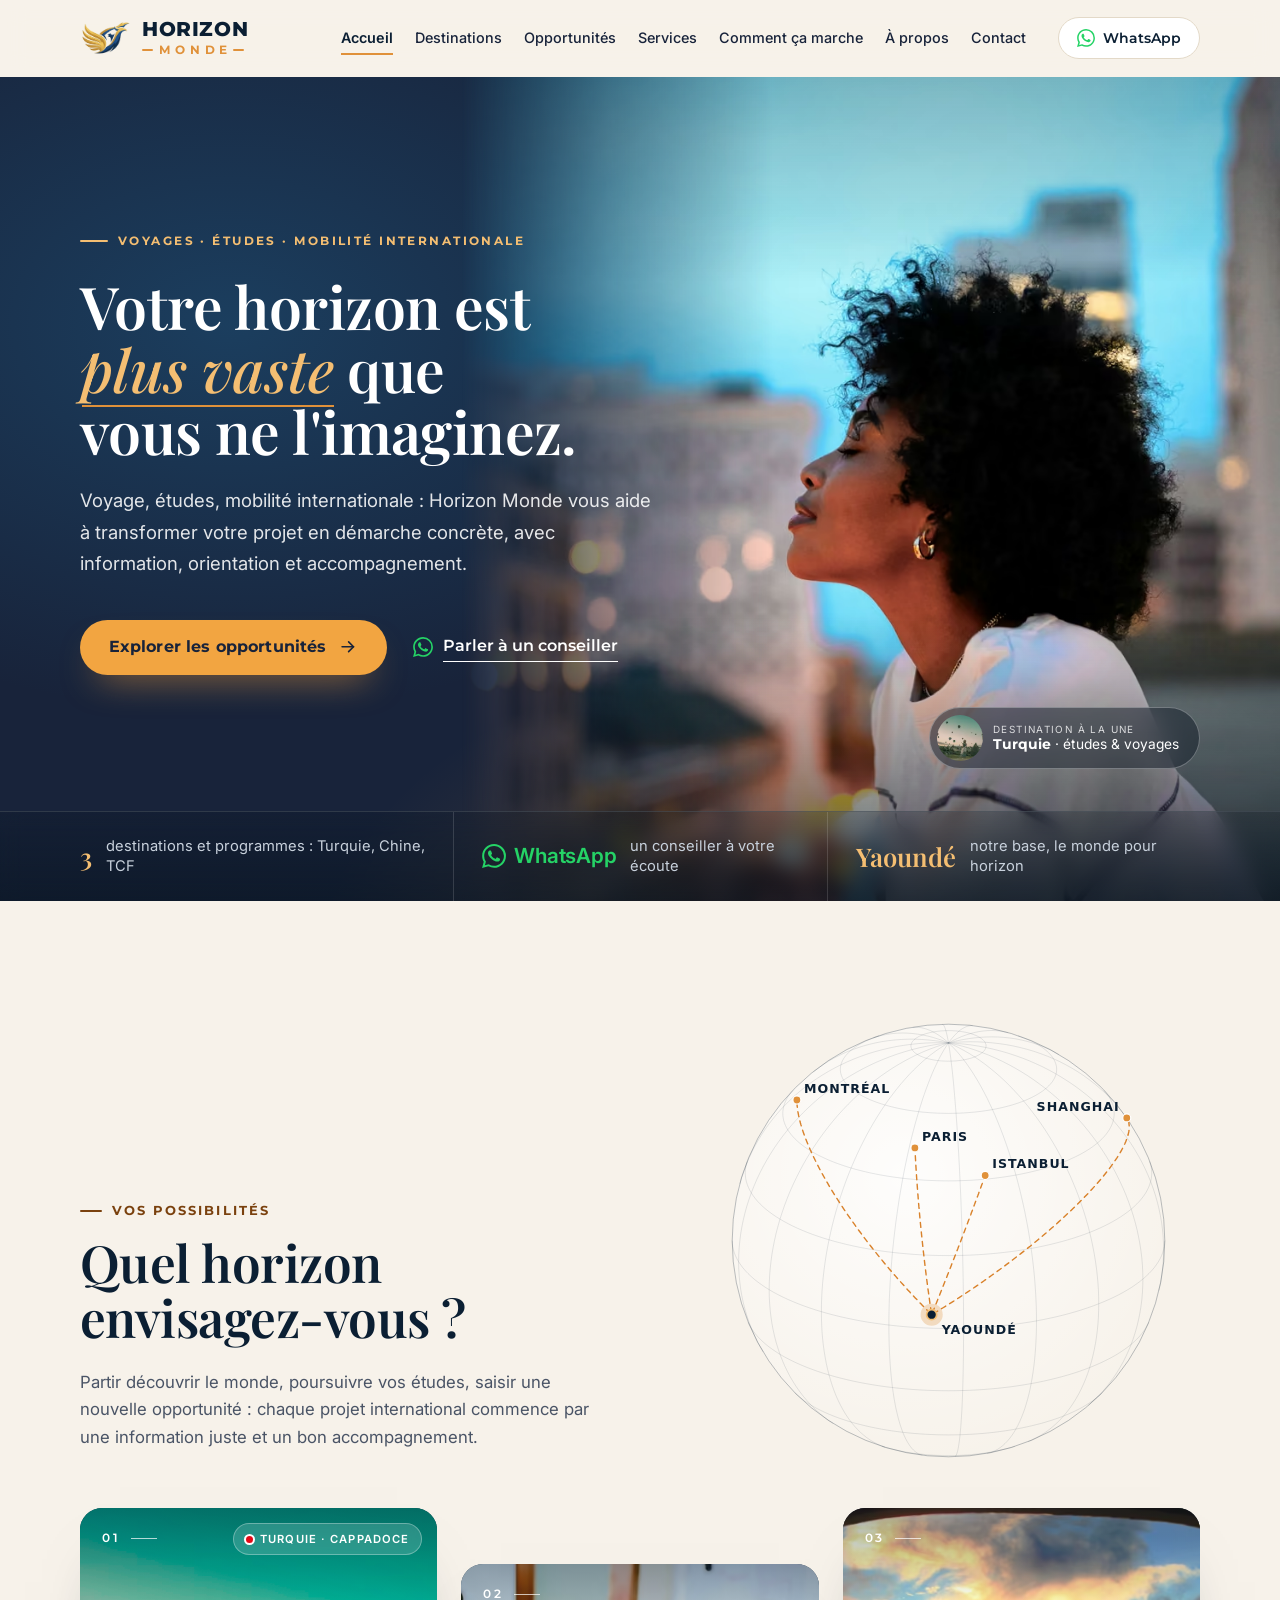
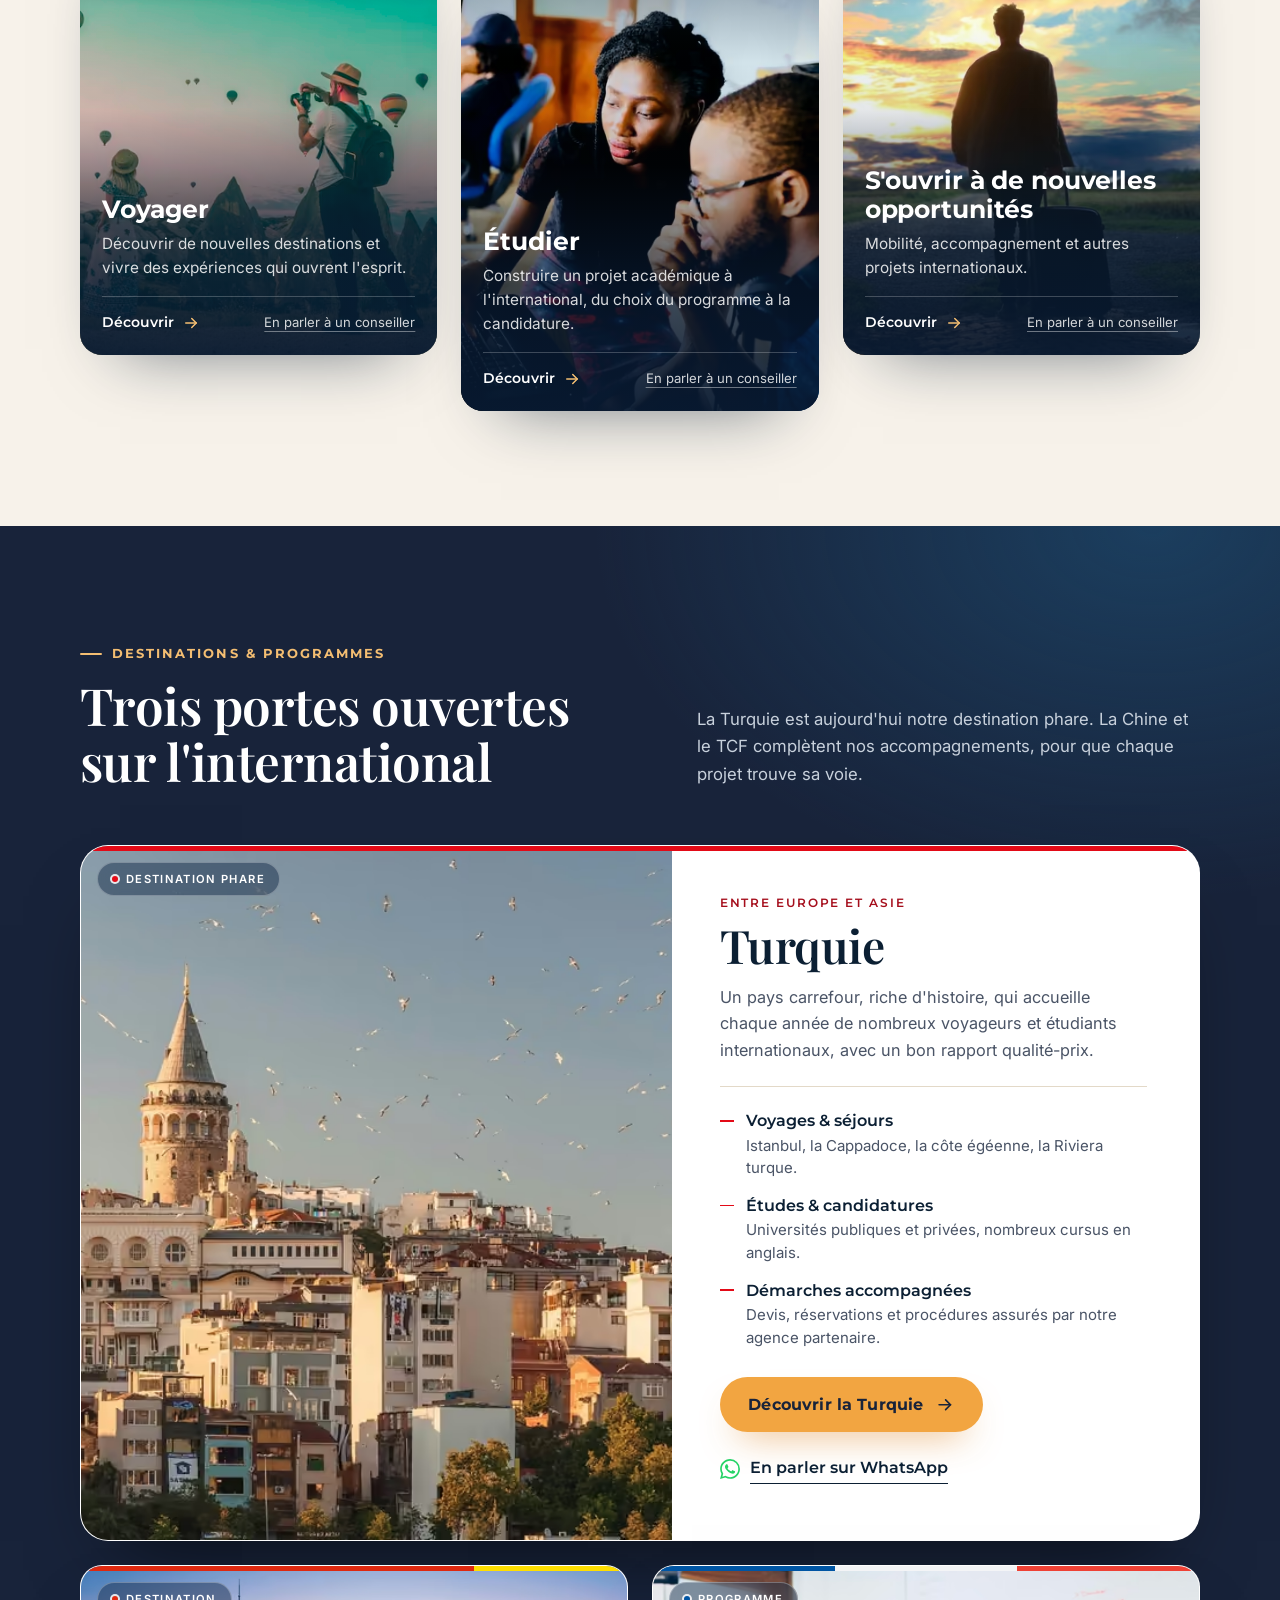
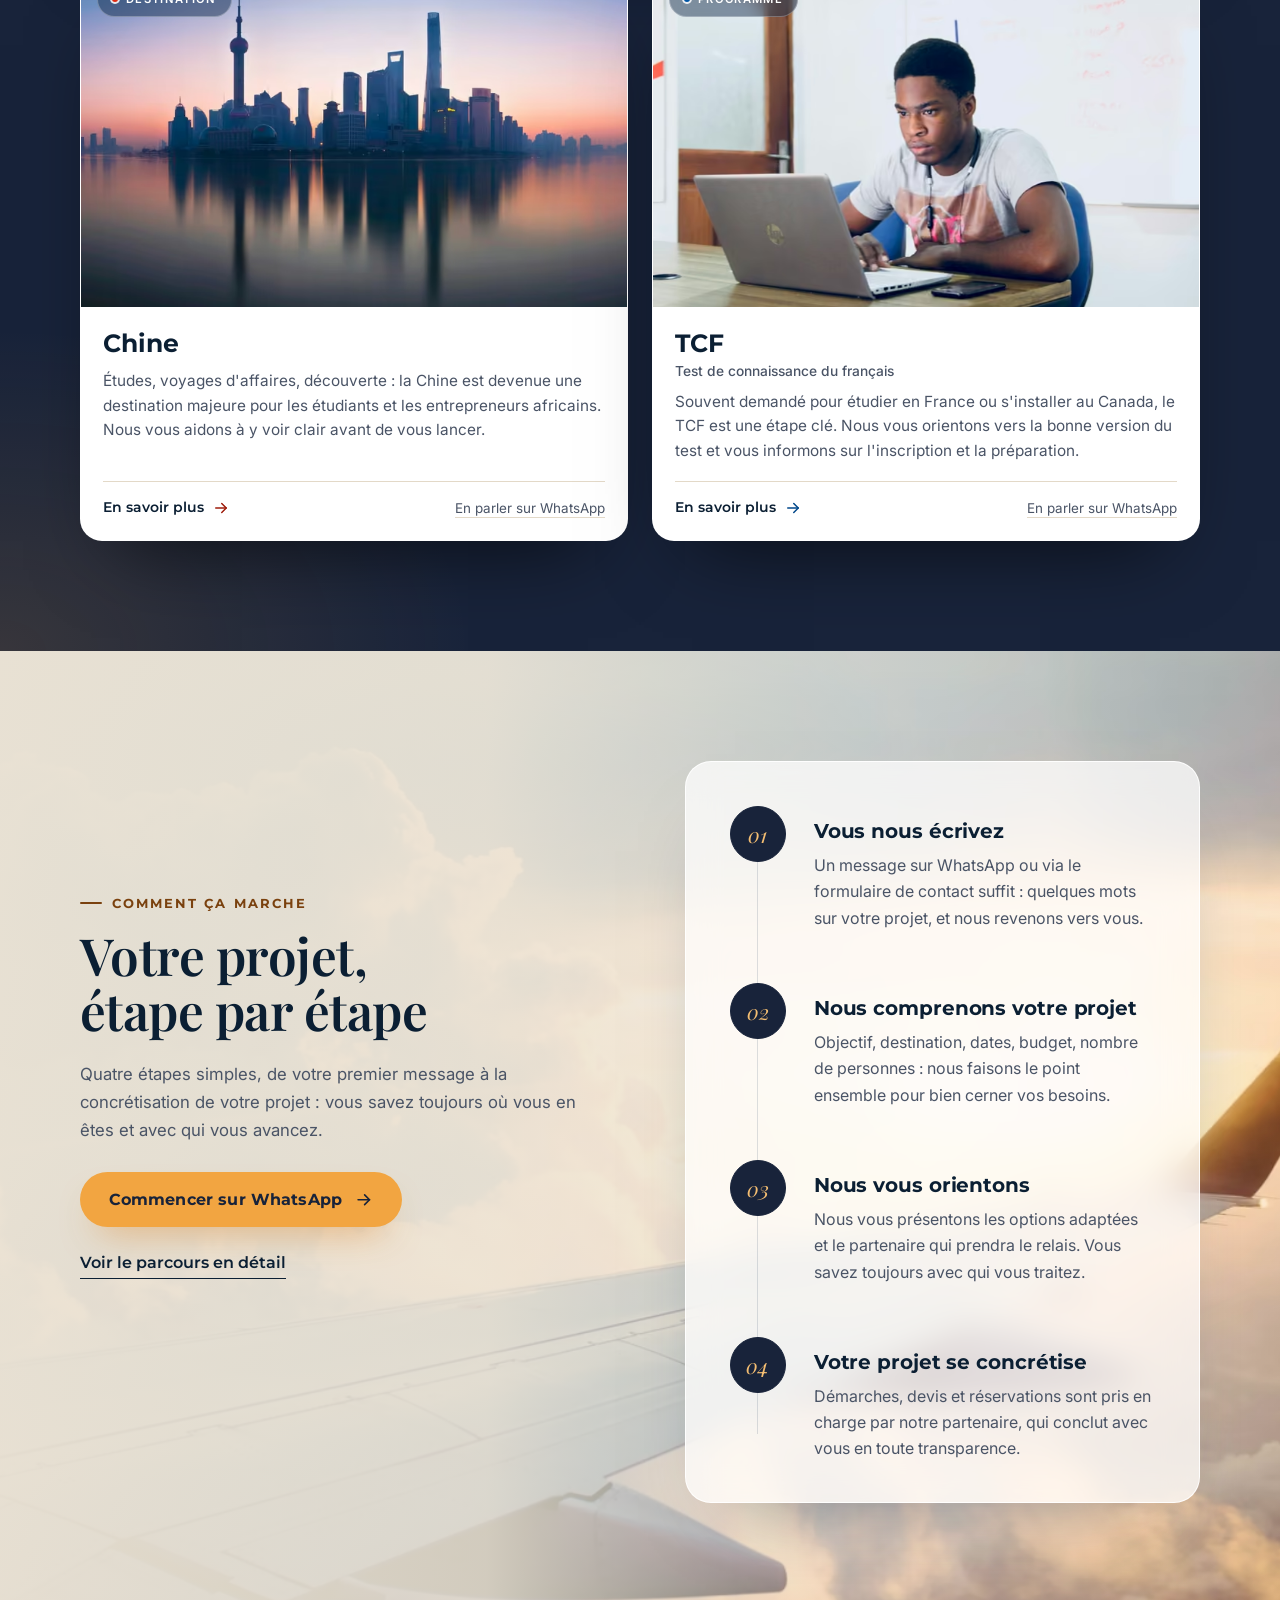
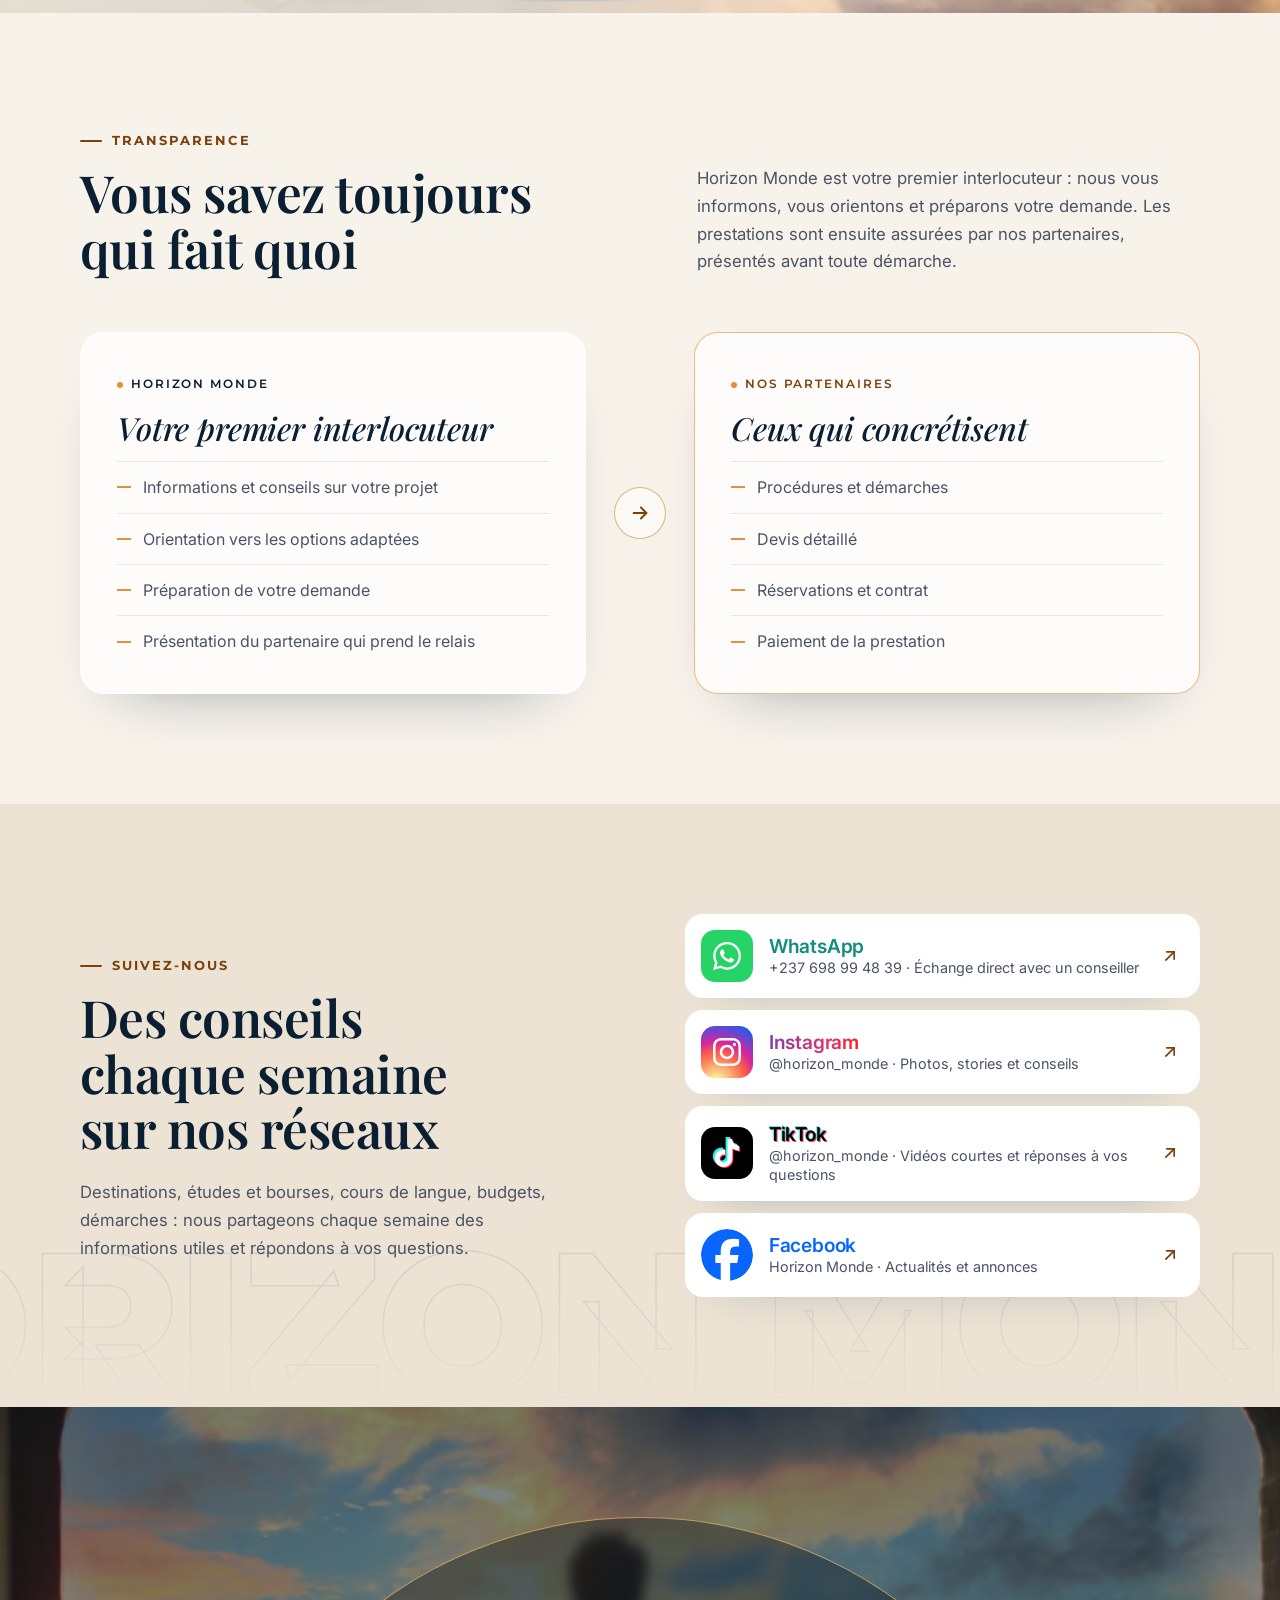
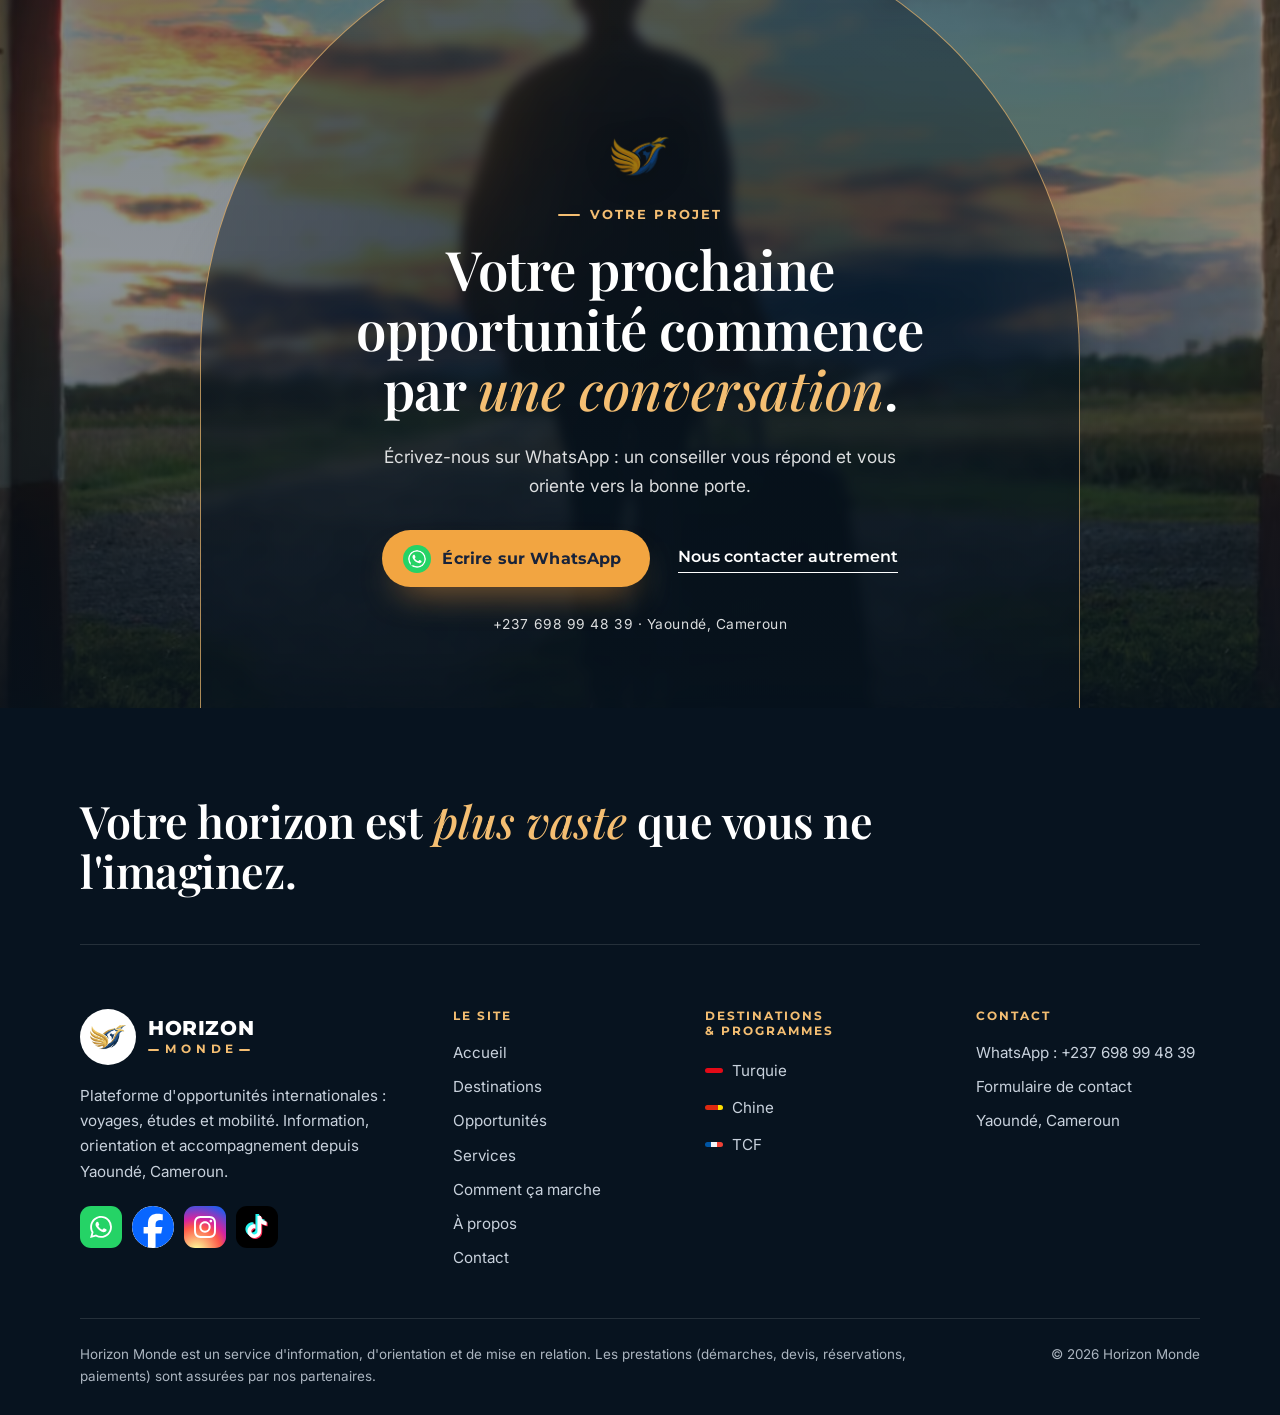
==== commit 4994f75d: "Affiche les réseaux sociaux avec leurs logos et couleurs officiels - Icônes génériques remplacées pa" ====
--- a/index.html
+++ b/index.html
@@ -67,7 +67,7 @@
           <li><a href="contact.html" data-nav="contact">Contact</a></li>
         </ul>
         <a class="header-wa" href="contact.html" data-whatsapp data-message="Bonjour Horizon Monde, j'aimerais échanger avec un conseiller.">
-          <svg class="icon" viewBox="0 0 24 24" aria-hidden="true"><path d="M21 11.5a8.38 8.38 0 0 1-.9 3.8 8.5 8.5 0 0 1-7.6 4.7 8.38 8.38 0 0 1-3.8-.9L3 21l1.9-5.7a8.38 8.38 0 0 1-.9-3.8 8.5 8.5 0 0 1 4.7-7.6 8.38 8.38 0 0 1 3.8-.9h.5a8.48 8.48 0 0 1 8 8v.5z"/></svg>
+          <svg class="icon brand-icon brand-whatsapp" viewBox="0 0 24 24" aria-hidden="true"><path d="M17.472 14.382c-.297-.149-1.758-.867-2.03-.967-.273-.099-.471-.148-.67.15-.197.297-.767.966-.94 1.164-.173.199-.347.223-.644.075-.297-.15-1.255-.463-2.39-1.475-.883-.788-1.48-1.761-1.653-2.059-.173-.297-.018-.458.13-.606.134-.133.298-.347.446-.52.149-.174.198-.298.298-.497.099-.198.05-.371-.025-.52-.075-.149-.669-1.612-.916-2.207-.242-.579-.487-.5-.669-.51-.173-.008-.371-.01-.57-.01-.198 0-.52.074-.792.372-.272.297-1.04 1.016-1.04 2.479 0 1.462 1.065 2.875 1.213 3.074.149.198 2.096 3.2 5.077 4.487.709.306 1.262.489 1.694.625.712.227 1.36.195 1.871.118.571-.085 1.758-.719 2.006-1.413.248-.694.248-1.289.173-1.413-.074-.124-.272-.198-.57-.347m-5.421 7.403h-.004a9.87 9.87 0 01-5.031-1.378l-.361-.214-3.741.982.998-3.648-.235-.374a9.86 9.86 0 01-1.51-5.26c.001-5.45 4.436-9.884 9.888-9.884 2.64 0 5.122 1.03 6.988 2.898a9.825 9.825 0 012.893 6.994c-.003 5.45-4.437 9.884-9.885 9.884m8.413-18.297A11.815 11.815 0 0012.05 0C5.495 0 .16 5.335.157 11.892c0 2.096.547 4.142 1.588 5.945L.057 24l6.305-1.654a11.882 11.882 0 005.683 1.448h.005c6.554 0 11.89-5.335 11.893-11.893a11.821 11.821 0 00-3.48-8.413Z"/></svg>
           WhatsApp
         </a>
       </nav>
@@ -92,7 +92,7 @@
               <svg class="icon btn-arrow" viewBox="0 0 24 24" aria-hidden="true"><path d="M5 12h14"/><path d="m13 6 6 6-6 6"/></svg>
             </a>
             <a class="btn-link" href="contact.html" data-whatsapp data-message="Bonjour Horizon Monde, j'aimerais parler de mon projet avec un conseiller.">
-              <svg class="icon" viewBox="0 0 24 24" aria-hidden="true"><path d="M21 11.5a8.38 8.38 0 0 1-.9 3.8 8.5 8.5 0 0 1-7.6 4.7 8.38 8.38 0 0 1-3.8-.9L3 21l1.9-5.7a8.38 8.38 0 0 1-.9-3.8 8.5 8.5 0 0 1 4.7-7.6 8.38 8.38 0 0 1 3.8-.9h.5a8.48 8.48 0 0 1 8 8v.5z"/></svg>
+              <svg class="icon brand-icon brand-whatsapp" viewBox="0 0 24 24" aria-hidden="true"><path d="M17.472 14.382c-.297-.149-1.758-.867-2.03-.967-.273-.099-.471-.148-.67.15-.197.297-.767.966-.94 1.164-.173.199-.347.223-.644.075-.297-.15-1.255-.463-2.39-1.475-.883-.788-1.48-1.761-1.653-2.059-.173-.297-.018-.458.13-.606.134-.133.298-.347.446-.52.149-.174.198-.298.298-.497.099-.198.05-.371-.025-.52-.075-.149-.669-1.612-.916-2.207-.242-.579-.487-.5-.669-.51-.173-.008-.371-.01-.57-.01-.198 0-.52.074-.792.372-.272.297-1.04 1.016-1.04 2.479 0 1.462 1.065 2.875 1.213 3.074.149.198 2.096 3.2 5.077 4.487.709.306 1.262.489 1.694.625.712.227 1.36.195 1.871.118.571-.085 1.758-.719 2.006-1.413.248-.694.248-1.289.173-1.413-.074-.124-.272-.198-.57-.347m-5.421 7.403h-.004a9.87 9.87 0 01-5.031-1.378l-.361-.214-3.741.982.998-3.648-.235-.374a9.86 9.86 0 01-1.51-5.26c.001-5.45 4.436-9.884 9.888-9.884 2.64 0 5.122 1.03 6.988 2.898a9.825 9.825 0 012.893 6.994c-.003 5.45-4.437 9.884-9.885 9.884m8.413-18.297A11.815 11.815 0 0012.05 0C5.495 0 .16 5.335.157 11.892c0 2.096.547 4.142 1.588 5.945L.057 24l6.305-1.654a11.882 11.882 0 005.683 1.448h.005c6.554 0 11.89-5.335 11.893-11.893a11.821 11.821 0 00-3.48-8.413Z"/></svg>
               <span>Parler à un conseiller</span>
             </a>
           </div>
@@ -131,7 +131,7 @@
       <div class="hero-highlights">
         <ul aria-label="En bref">
           <li><strong>3</strong> destinations et programmes : Turquie, Chine, TCF</li>
-          <li><strong>WhatsApp</strong> un conseiller à votre écoute</li>
+          <li><strong class="brand-name brand-name-whatsapp"><svg class="icon brand-icon brand-whatsapp" viewBox="0 0 24 24" aria-hidden="true"><path d="M17.472 14.382c-.297-.149-1.758-.867-2.03-.967-.273-.099-.471-.148-.67.15-.197.297-.767.966-.94 1.164-.173.199-.347.223-.644.075-.297-.15-1.255-.463-2.39-1.475-.883-.788-1.48-1.761-1.653-2.059-.173-.297-.018-.458.13-.606.134-.133.298-.347.446-.52.149-.174.198-.298.298-.497.099-.198.05-.371-.025-.52-.075-.149-.669-1.612-.916-2.207-.242-.579-.487-.5-.669-.51-.173-.008-.371-.01-.57-.01-.198 0-.52.074-.792.372-.272.297-1.04 1.016-1.04 2.479 0 1.462 1.065 2.875 1.213 3.074.149.198 2.096 3.2 5.077 4.487.709.306 1.262.489 1.694.625.712.227 1.36.195 1.871.118.571-.085 1.758-.719 2.006-1.413.248-.694.248-1.289.173-1.413-.074-.124-.272-.198-.57-.347m-5.421 7.403h-.004a9.87 9.87 0 01-5.031-1.378l-.361-.214-3.741.982.998-3.648-.235-.374a9.86 9.86 0 01-1.51-5.26c.001-5.45 4.436-9.884 9.888-9.884 2.64 0 5.122 1.03 6.988 2.898a9.825 9.825 0 012.893 6.994c-.003 5.45-4.437 9.884-9.885 9.884m8.413-18.297A11.815 11.815 0 0012.05 0C5.495 0 .16 5.335.157 11.892c0 2.096.547 4.142 1.588 5.945L.057 24l6.305-1.654a11.882 11.882 0 005.683 1.448h.005c6.554 0 11.89-5.335 11.893-11.893a11.821 11.821 0 00-3.48-8.413Z"/></svg>WhatsApp</strong> un conseiller à votre écoute</li>
           <li><strong>Yaoundé</strong> notre base, le monde pour horizon</li>
         </ul>
       </div>
@@ -280,7 +280,7 @@
                 <svg class="icon btn-arrow" viewBox="0 0 24 24" aria-hidden="true"><path d="M5 12h14"/><path d="m13 6 6 6-6 6"/></svg>
               </a>
               <a class="btn-link" href="contact.html" data-whatsapp data-message="Bonjour Horizon Monde, mon projet concerne la Turquie et j'aimerais être conseillé(e).">
-                <svg class="icon" viewBox="0 0 24 24" aria-hidden="true"><path d="M21 11.5a8.38 8.38 0 0 1-.9 3.8 8.5 8.5 0 0 1-7.6 4.7 8.38 8.38 0 0 1-3.8-.9L3 21l1.9-5.7a8.38 8.38 0 0 1-.9-3.8 8.5 8.5 0 0 1 4.7-7.6 8.38 8.38 0 0 1 3.8-.9h.5a8.48 8.48 0 0 1 8 8v.5z"/></svg>
+                <svg class="icon brand-icon brand-whatsapp" viewBox="0 0 24 24" aria-hidden="true"><path d="M17.472 14.382c-.297-.149-1.758-.867-2.03-.967-.273-.099-.471-.148-.67.15-.197.297-.767.966-.94 1.164-.173.199-.347.223-.644.075-.297-.15-1.255-.463-2.39-1.475-.883-.788-1.48-1.761-1.653-2.059-.173-.297-.018-.458.13-.606.134-.133.298-.347.446-.52.149-.174.198-.298.298-.497.099-.198.05-.371-.025-.52-.075-.149-.669-1.612-.916-2.207-.242-.579-.487-.5-.669-.51-.173-.008-.371-.01-.57-.01-.198 0-.52.074-.792.372-.272.297-1.04 1.016-1.04 2.479 0 1.462 1.065 2.875 1.213 3.074.149.198 2.096 3.2 5.077 4.487.709.306 1.262.489 1.694.625.712.227 1.36.195 1.871.118.571-.085 1.758-.719 2.006-1.413.248-.694.248-1.289.173-1.413-.074-.124-.272-.198-.57-.347m-5.421 7.403h-.004a9.87 9.87 0 01-5.031-1.378l-.361-.214-3.741.982.998-3.648-.235-.374a9.86 9.86 0 01-1.51-5.26c.001-5.45 4.436-9.884 9.888-9.884 2.64 0 5.122 1.03 6.988 2.898a9.825 9.825 0 012.893 6.994c-.003 5.45-4.437 9.884-9.885 9.884m8.413-18.297A11.815 11.815 0 0012.05 0C5.495 0 .16 5.335.157 11.892c0 2.096.547 4.142 1.588 5.945L.057 24l6.305-1.654a11.882 11.882 0 005.683 1.448h.005c6.554 0 11.89-5.335 11.893-11.893a11.821 11.821 0 00-3.48-8.413Z"/></svg>
                 <span>En parler sur WhatsApp</span>
               </a>
             </div>
@@ -481,11 +481,11 @@
         <ul class="social-list">
           <li class="reveal" style="--i:0">
             <a class="social-row" href="contact.html" data-whatsapp data-message="Bonjour Horizon Monde, j'ai une question sur mon projet.">
-              <span class="social-icon">
-                <svg class="icon" viewBox="0 0 24 24" aria-hidden="true"><path d="M21 11.5a8.38 8.38 0 0 1-.9 3.8 8.5 8.5 0 0 1-7.6 4.7 8.38 8.38 0 0 1-3.8-.9L3 21l1.9-5.7a8.38 8.38 0 0 1-.9-3.8 8.5 8.5 0 0 1 4.7-7.6 8.38 8.38 0 0 1 3.8-.9h.5a8.48 8.48 0 0 1 8 8v.5z"/></svg>
+              <span class="social-icon brand-tile-whatsapp">
+                <svg class="icon brand-icon brand-whatsapp" viewBox="0 0 24 24" aria-hidden="true"><path d="M17.472 14.382c-.297-.149-1.758-.867-2.03-.967-.273-.099-.471-.148-.67.15-.197.297-.767.966-.94 1.164-.173.199-.347.223-.644.075-.297-.15-1.255-.463-2.39-1.475-.883-.788-1.48-1.761-1.653-2.059-.173-.297-.018-.458.13-.606.134-.133.298-.347.446-.52.149-.174.198-.298.298-.497.099-.198.05-.371-.025-.52-.075-.149-.669-1.612-.916-2.207-.242-.579-.487-.5-.669-.51-.173-.008-.371-.01-.57-.01-.198 0-.52.074-.792.372-.272.297-1.04 1.016-1.04 2.479 0 1.462 1.065 2.875 1.213 3.074.149.198 2.096 3.2 5.077 4.487.709.306 1.262.489 1.694.625.712.227 1.36.195 1.871.118.571-.085 1.758-.719 2.006-1.413.248-.694.248-1.289.173-1.413-.074-.124-.272-.198-.57-.347m-5.421 7.403h-.004a9.87 9.87 0 01-5.031-1.378l-.361-.214-3.741.982.998-3.648-.235-.374a9.86 9.86 0 01-1.51-5.26c.001-5.45 4.436-9.884 9.888-9.884 2.64 0 5.122 1.03 6.988 2.898a9.825 9.825 0 012.893 6.994c-.003 5.45-4.437 9.884-9.885 9.884m8.413-18.297A11.815 11.815 0 0012.05 0C5.495 0 .16 5.335.157 11.892c0 2.096.547 4.142 1.588 5.945L.057 24l6.305-1.654a11.882 11.882 0 005.683 1.448h.005c6.554 0 11.89-5.335 11.893-11.893a11.821 11.821 0 00-3.48-8.413Z"/></svg>
               </span>
               <span class="social-text">
-                <strong>WhatsApp</strong>
+                <strong class="brand-name brand-name-whatsapp">WhatsApp</strong>
                 <span>+237 698 99 48 39 · Échange direct avec un conseiller</span>
               </span>
               <svg class="icon social-arrow" viewBox="0 0 24 24" aria-hidden="true"><path d="M7 17 17 7"/><path d="M8 7h9v9"/></svg>
@@ -493,11 +493,11 @@
           </li>
           <li class="reveal" style="--i:1">
             <a class="social-row" data-social="instagram" href="#" target="_blank" rel="noopener">
-              <span class="social-icon">
-                <svg class="icon" viewBox="0 0 24 24" aria-hidden="true"><rect x="2" y="2" width="20" height="20" rx="5"/><path d="M16 11.4A4 4 0 1 1 12.6 8 4 4 0 0 1 16 11.4z"/><path d="M17.5 6.5h.01"/></svg>
+              <span class="social-icon brand-tile-instagram">
+                <svg class="icon brand-icon brand-instagram" viewBox="0 0 24 24" aria-hidden="true"><path d="M7.0301.084c-1.2768.0602-2.1487.264-2.911.5634-.7888.3075-1.4575.72-2.1228 1.3877-.6652.6677-1.075 1.3368-1.3802 2.127-.2954.7638-.4956 1.6365-.552 2.914-.0564 1.2775-.0689 1.6882-.0626 4.947.0062 3.2586.0206 3.6671.0825 4.9473.061 1.2765.264 2.1482.5635 2.9107.308.7889.72 1.4573 1.388 2.1228.6679.6655 1.3365 1.0743 2.1285 1.38.7632.295 1.6361.4961 2.9134.552 1.2773.056 1.6884.069 4.9462.0627 3.2578-.0062 3.668-.0207 4.9478-.0814 1.28-.0607 2.147-.2652 2.9098-.5633.7889-.3086 1.4578-.72 2.1228-1.3881.665-.6682 1.0745-1.3378 1.3795-2.1284.2957-.7632.4966-1.636.552-2.9124.056-1.2809.0692-1.6898.063-4.948-.0063-3.2583-.021-3.6668-.0817-4.9465-.0607-1.2797-.264-2.1487-.5633-2.9117-.3084-.7889-.72-1.4568-1.3876-2.1228C21.2982 1.33 20.628.9208 19.8378.6165 19.074.321 18.2017.1197 16.9244.0645 15.6471.0093 15.236-.005 11.977.0014 8.718.0076 8.31.0215 7.0301.0839m.1402 21.6932c-1.17-.0509-1.8053-.2453-2.2287-.408-.5606-.216-.96-.4771-1.3819-.895-.422-.4178-.6811-.8186-.9-1.378-.1644-.4234-.3624-1.058-.4171-2.228-.0595-1.2645-.072-1.6442-.079-4.848-.007-3.2037.0053-3.583.0607-4.848.05-1.169.2456-1.805.408-2.2282.216-.5613.4762-.96.895-1.3816.4188-.4217.8184-.6814 1.3783-.9003.423-.1651 1.0575-.3614 2.227-.4171 1.2655-.06 1.6447-.072 4.848-.079 3.2033-.007 3.5835.005 4.8495.0608 1.169.0508 1.8053.2445 2.228.408.5608.216.96.4754 1.3816.895.4217.4194.6816.8176.9005 1.3787.1653.4217.3617 1.056.4169 2.2263.0602 1.2655.0739 1.645.0796 4.848.0058 3.203-.0055 3.5834-.061 4.848-.051 1.17-.245 1.8055-.408 2.2294-.216.5604-.4763.96-.8954 1.3814-.419.4215-.8181.6811-1.3783.9-.4224.1649-1.0577.3617-2.2262.4174-1.2656.0595-1.6448.072-4.8493.079-3.2045.007-3.5825-.006-4.848-.0608M16.953 5.5864A1.44 1.44 0 1 0 18.39 4.144a1.44 1.44 0 0 0-1.437 1.4424M5.8385 12.012c.0067 3.4032 2.7706 6.1557 6.173 6.1493 3.4026-.0065 6.157-2.7701 6.1506-6.1733-.0065-3.4032-2.771-6.1565-6.174-6.1498-3.403.0067-6.156 2.771-6.1496 6.1738M8 12.0077a4 4 0 1 1 4.008 3.9921A3.9996 3.9996 0 0 1 8 12.0077"/></svg>
               </span>
               <span class="social-text">
-                <strong>Instagram</strong>
+                <strong class="brand-name brand-name-instagram">Instagram</strong>
                 <span>@horizon_monde · Photos, stories et conseils</span>
               </span>
               <svg class="icon social-arrow" viewBox="0 0 24 24" aria-hidden="true"><path d="M7 17 17 7"/><path d="M8 7h9v9"/></svg>
@@ -505,11 +505,11 @@
           </li>
           <li class="reveal" style="--i:2">
             <a class="social-row" data-social="tiktok" href="#" target="_blank" rel="noopener">
-              <span class="social-icon">
-                <svg class="icon" viewBox="0 0 24 24" aria-hidden="true"><path d="M14 3v11.5a3.5 3.5 0 1 1-3.5-3.5"/><path d="M14 3c.5 2.5 2.5 4.5 5 4.5"/></svg>
+              <span class="social-icon brand-tile-tiktok">
+                <svg class="icon brand-icon brand-tiktok" viewBox="0 0 24 24" aria-hidden="true"><path d="M12.525.02c1.31-.02 2.61-.01 3.91-.02.08 1.53.63 3.09 1.75 4.17 1.12 1.11 2.7 1.62 4.24 1.79v4.03c-1.44-.05-2.89-.35-4.2-.97-.57-.26-1.1-.59-1.62-.93-.01 2.92.01 5.84-.02 8.75-.08 1.4-.54 2.79-1.35 3.94-1.31 1.92-3.58 3.17-5.91 3.21-1.43.08-2.86-.31-4.08-1.03-2.02-1.19-3.44-3.37-3.65-5.71-.02-.5-.03-1-.01-1.49.18-1.9 1.12-3.72 2.58-4.96 1.66-1.44 3.98-2.13 6.15-1.72.02 1.48-.04 2.96-.04 4.44-.99-.32-2.15-.23-3.02.37-.63.41-1.11 1.04-1.36 1.75-.21.51-.15 1.07-.14 1.61.24 1.64 1.82 3.02 3.5 2.87 1.12-.01 2.19-.66 2.77-1.61.19-.33.4-.67.41-1.06.1-1.79.06-3.57.07-5.36.01-4.03-.01-8.05.02-12.07z"/></svg>
               </span>
               <span class="social-text">
-                <strong>TikTok</strong>
+                <strong class="brand-name brand-name-tiktok">TikTok</strong>
                 <span>@horizon_monde · Vidéos courtes et réponses à vos questions</span>
               </span>
               <svg class="icon social-arrow" viewBox="0 0 24 24" aria-hidden="true"><path d="M7 17 17 7"/><path d="M8 7h9v9"/></svg>
@@ -517,11 +517,11 @@
           </li>
           <li class="reveal" style="--i:3">
             <a class="social-row" data-social="facebook" href="#" target="_blank" rel="noopener">
-              <span class="social-icon">
-                <svg class="icon" viewBox="0 0 24 24" aria-hidden="true"><path d="M18 2h-3a5 5 0 0 0-5 5v3H7v4h3v8h4v-8h3l1-4h-4V7a1 1 0 0 1 1-1h3z"/></svg>
+              <span class="social-icon brand-tile-facebook">
+                <svg class="icon brand-icon brand-facebook" viewBox="0 0 24 24" aria-hidden="true"><path d="M9.101 23.691v-7.98H6.627v-3.667h2.474v-1.58c0-4.085 1.848-5.978 5.858-5.978.401 0 .955.042 1.468.103a8.68 8.68 0 0 1 1.141.195v3.325a8.623 8.623 0 0 0-.653-.036 26.805 26.805 0 0 0-.733-.009c-.707 0-1.259.096-1.675.309a1.686 1.686 0 0 0-.679.622c-.258.42-.374.995-.374 1.752v1.297h3.919l-.386 2.103-.287 1.564h-3.246v8.245C19.396 23.238 24 18.179 24 12.044c0-6.627-5.373-12-12-12s-12 5.373-12 12c0 5.628 3.874 10.35 9.101 11.647Z"/></svg>
               </span>
               <span class="social-text">
-                <strong>Facebook</strong>
+                <strong class="brand-name brand-name-facebook">Facebook</strong>
                 <span>Horizon Monde · Actualités et annonces</span>
               </span>
               <svg class="icon social-arrow" viewBox="0 0 24 24" aria-hidden="true"><path d="M7 17 17 7"/><path d="M8 7h9v9"/></svg>
@@ -529,11 +529,11 @@
           </li>
           <li class="reveal" style="--i:4">
             <a class="social-row" data-social="threads" href="#" target="_blank" rel="noopener">
-              <span class="social-icon">
-                <svg class="icon" viewBox="0 0 24 24" aria-hidden="true"><circle cx="12" cy="12" r="4"/><path d="M16 8v5a3 3 0 0 0 6 0v-1a10 10 0 1 0-3.92 7.94"/></svg>
+              <span class="social-icon brand-tile-threads">
+                <svg class="icon brand-icon brand-threads" viewBox="0 0 24 24" aria-hidden="true"><path d="M18.263 11.097c-.03-3.486-1.92-5.586-5.111-5.586-2.13 0-3.922.963-4.863 2.499l2.062 1.438c.535-.843 1.272-1.543 2.628-1.543 1.528 0 2.318.85 2.544 2.431a15 15 0 0 0-2.236-.173c-4.125 0-6.068 1.867-6.068 4.336s1.943 3.99 4.804 3.99c3.139 0 5.013-2.115 5.781-4.735.798.361 1.348 1.204 1.348 2.47 0 3.387-3.907 5.232-7.22 5.232-4.885 0-8.077-3.207-8.077-8.424 0-6.392 4.223-10.487 9.9-10.487 3.808 0 5.69 1.671 6.97 3.914l2.108-1.475C21.44 2.078 18.331 0 13.663 0 6.227 0 1.168 5.277 1.168 12.934c0 7 4.953 11.066 10.856 11.066 4.878 0 9.809-2.846 9.809-7.716 0-2.545-1.46-4.231-3.569-5.187m-6.33 4.855c-1.077 0-2.026-.512-2.026-1.453 0-1.483 1.822-1.934 3.606-1.934.678 0 1.34.045 1.927.173-.422 1.927-1.671 3.215-3.508 3.214Z"/></svg>
               </span>
               <span class="social-text">
-                <strong>Threads</strong>
+                <strong class="brand-name brand-name-threads">Threads</strong>
                 <span>@horizon_monde · Échanges et actualités</span>
               </span>
               <svg class="icon social-arrow" viewBox="0 0 24 24" aria-hidden="true"><path d="M7 17 17 7"/><path d="M8 7h9v9"/></svg>
@@ -541,11 +541,11 @@
           </li>
           <li class="reveal" style="--i:5">
             <a class="social-row" data-social="youtube" href="#" target="_blank" rel="noopener">
-              <span class="social-icon">
-                <svg class="icon" viewBox="0 0 24 24" aria-hidden="true"><path d="M22.54 6.42a2.78 2.78 0 0 0-1.94-2C18.88 4 12 4 12 4s-6.88 0-8.6.46a2.78 2.78 0 0 0-1.94 2A29 29 0 0 0 1 11.75a29 29 0 0 0 .46 5.33A2.78 2.78 0 0 0 3.4 19c1.72.46 8.6.46 8.6.46s6.88 0 8.6-.46a2.78 2.78 0 0 0 1.94-2 29 29 0 0 0 .46-5.25 29 29 0 0 0-.46-5.33z"/><path d="m9.75 15.02 5.75-3.27-5.75-3.27v6.54z"/></svg>
+              <span class="social-icon brand-tile-youtube">
+                <svg class="icon brand-icon brand-youtube" viewBox="0 0 24 24" aria-hidden="true"><path d="M23.498 6.186a3.016 3.016 0 0 0-2.122-2.136C19.505 3.545 12 3.545 12 3.545s-7.505 0-9.377.505A3.017 3.017 0 0 0 .502 6.186C0 8.07 0 12 0 12s0 3.93.502 5.814a3.016 3.016 0 0 0 2.122 2.136c1.871.505 9.376.505 9.376.505s7.505 0 9.377-.505a3.015 3.015 0 0 0 2.122-2.136C24 15.93 24 12 24 12s0-3.93-.502-5.814zM9.545 15.568V8.432L15.818 12l-6.273 3.568z"/></svg>
               </span>
               <span class="social-text">
-                <strong>YouTube</strong>
+                <strong class="brand-name brand-name-youtube">YouTube</strong>
                 <span>Horizon Monde · Vidéos et guides pratiques</span>
               </span>
               <svg class="icon social-arrow" viewBox="0 0 24 24" aria-hidden="true"><path d="M7 17 17 7"/><path d="M8 7h9v9"/></svg>
@@ -578,7 +578,7 @@
           <p class="closing-lead">Écrivez-nous sur WhatsApp : un conseiller vous répond et vous oriente vers la bonne porte.</p>
           <div class="closing-actions">
             <a class="btn btn-primary" href="contact.html" data-whatsapp data-message="Bonjour Horizon Monde, j'aimerais parler de mon projet avec un conseiller.">
-              <svg class="icon" viewBox="0 0 24 24" aria-hidden="true"><path d="M21 11.5a8.38 8.38 0 0 1-.9 3.8 8.5 8.5 0 0 1-7.6 4.7 8.38 8.38 0 0 1-3.8-.9L3 21l1.9-5.7a8.38 8.38 0 0 1-.9-3.8 8.5 8.5 0 0 1 4.7-7.6 8.38 8.38 0 0 1 3.8-.9h.5a8.48 8.48 0 0 1 8 8v.5z"/></svg>
+              <svg class="icon brand-icon brand-whatsapp" viewBox="0 0 24 24" aria-hidden="true"><path d="M17.472 14.382c-.297-.149-1.758-.867-2.03-.967-.273-.099-.471-.148-.67.15-.197.297-.767.966-.94 1.164-.173.199-.347.223-.644.075-.297-.15-1.255-.463-2.39-1.475-.883-.788-1.48-1.761-1.653-2.059-.173-.297-.018-.458.13-.606.134-.133.298-.347.446-.52.149-.174.198-.298.298-.497.099-.198.05-.371-.025-.52-.075-.149-.669-1.612-.916-2.207-.242-.579-.487-.5-.669-.51-.173-.008-.371-.01-.57-.01-.198 0-.52.074-.792.372-.272.297-1.04 1.016-1.04 2.479 0 1.462 1.065 2.875 1.213 3.074.149.198 2.096 3.2 5.077 4.487.709.306 1.262.489 1.694.625.712.227 1.36.195 1.871.118.571-.085 1.758-.719 2.006-1.413.248-.694.248-1.289.173-1.413-.074-.124-.272-.198-.57-.347m-5.421 7.403h-.004a9.87 9.87 0 01-5.031-1.378l-.361-.214-3.741.982.998-3.648-.235-.374a9.86 9.86 0 01-1.51-5.26c.001-5.45 4.436-9.884 9.888-9.884 2.64 0 5.122 1.03 6.988 2.898a9.825 9.825 0 012.893 6.994c-.003 5.45-4.437 9.884-9.885 9.884m8.413-18.297A11.815 11.815 0 0012.05 0C5.495 0 .16 5.335.157 11.892c0 2.096.547 4.142 1.588 5.945L.057 24l6.305-1.654a11.882 11.882 0 005.683 1.448h.005c6.554 0 11.89-5.335 11.893-11.893a11.821 11.821 0 00-3.48-8.413Z"/></svg>
               Écrire sur WhatsApp
             </a>
             <a class="btn-link" href="contact.html"><span>Nous contacter autrement</span></a>
@@ -605,12 +605,12 @@
           </a>
           <p>Plateforme d'opportunités internationales : voyages, études et mobilité. Information, orientation et accompagnement depuis Yaoundé, Cameroun.</p>
           <ul class="footer-social" aria-label="Réseaux sociaux">
-            <li><a href="contact.html" data-whatsapp data-message="Bonjour Horizon Monde !" aria-label="WhatsApp"><svg class="icon" viewBox="0 0 24 24" aria-hidden="true"><path d="M21 11.5a8.38 8.38 0 0 1-.9 3.8 8.5 8.5 0 0 1-7.6 4.7 8.38 8.38 0 0 1-3.8-.9L3 21l1.9-5.7a8.38 8.38 0 0 1-.9-3.8 8.5 8.5 0 0 1 4.7-7.6 8.38 8.38 0 0 1 3.8-.9h.5a8.48 8.48 0 0 1 8 8v.5z"/></svg></a></li>
-            <li><a data-social="facebook" href="#" target="_blank" rel="noopener" aria-label="Facebook"><svg class="icon" viewBox="0 0 24 24" aria-hidden="true"><path d="M18 2h-3a5 5 0 0 0-5 5v3H7v4h3v8h4v-8h3l1-4h-4V7a1 1 0 0 1 1-1h3z"/></svg></a></li>
-            <li><a data-social="instagram" href="#" target="_blank" rel="noopener" aria-label="Instagram"><svg class="icon" viewBox="0 0 24 24" aria-hidden="true"><rect x="2" y="2" width="20" height="20" rx="5"/><path d="M16 11.4A4 4 0 1 1 12.6 8 4 4 0 0 1 16 11.4z"/><path d="M17.5 6.5h.01"/></svg></a></li>
-            <li><a data-social="tiktok" href="#" target="_blank" rel="noopener" aria-label="TikTok"><svg class="icon" viewBox="0 0 24 24" aria-hidden="true"><path d="M14 3v11.5a3.5 3.5 0 1 1-3.5-3.5"/><path d="M14 3c.5 2.5 2.5 4.5 5 4.5"/></svg></a></li>
-            <li><a data-social="threads" href="#" target="_blank" rel="noopener" aria-label="Threads"><svg class="icon" viewBox="0 0 24 24" aria-hidden="true"><circle cx="12" cy="12" r="4"/><path d="M16 8v5a3 3 0 0 0 6 0v-1a10 10 0 1 0-3.92 7.94"/></svg></a></li>
-            <li><a data-social="youtube" href="#" target="_blank" rel="noopener" aria-label="YouTube"><svg class="icon" viewBox="0 0 24 24" aria-hidden="true"><path d="M22.54 6.42a2.78 2.78 0 0 0-1.94-2C18.88 4 12 4 12 4s-6.88 0-8.6.46a2.78 2.78 0 0 0-1.94 2A29 29 0 0 0 1 11.75a29 29 0 0 0 .46 5.33A2.78 2.78 0 0 0 3.4 19c1.72.46 8.6.46 8.6.46s6.88 0 8.6-.46a2.78 2.78 0 0 0 1.94-2 29 29 0 0 0 .46-5.25 29 29 0 0 0-.46-5.33z"/><path d="m9.75 15.02 5.75-3.27-5.75-3.27v6.54z"/></svg></a></li>
+            <li><a class="brand-tile-whatsapp" href="contact.html" data-whatsapp data-message="Bonjour Horizon Monde !" aria-label="WhatsApp"><svg class="icon brand-icon brand-whatsapp" viewBox="0 0 24 24" aria-hidden="true"><path d="M17.472 14.382c-.297-.149-1.758-.867-2.03-.967-.273-.099-.471-.148-.67.15-.197.297-.767.966-.94 1.164-.173.199-.347.223-.644.075-.297-.15-1.255-.463-2.39-1.475-.883-.788-1.48-1.761-1.653-2.059-.173-.297-.018-.458.13-.606.134-.133.298-.347.446-.52.149-.174.198-.298.298-.497.099-.198.05-.371-.025-.52-.075-.149-.669-1.612-.916-2.207-.242-.579-.487-.5-.669-.51-.173-.008-.371-.01-.57-.01-.198 0-.52.074-.792.372-.272.297-1.04 1.016-1.04 2.479 0 1.462 1.065 2.875 1.213 3.074.149.198 2.096 3.2 5.077 4.487.709.306 1.262.489 1.694.625.712.227 1.36.195 1.871.118.571-.085 1.758-.719 2.006-1.413.248-.694.248-1.289.173-1.413-.074-.124-.272-.198-.57-.347m-5.421 7.403h-.004a9.87 9.87 0 01-5.031-1.378l-.361-.214-3.741.982.998-3.648-.235-.374a9.86 9.86 0 01-1.51-5.26c.001-5.45 4.436-9.884 9.888-9.884 2.64 0 5.122 1.03 6.988 2.898a9.825 9.825 0 012.893 6.994c-.003 5.45-4.437 9.884-9.885 9.884m8.413-18.297A11.815 11.815 0 0012.05 0C5.495 0 .16 5.335.157 11.892c0 2.096.547 4.142 1.588 5.945L.057 24l6.305-1.654a11.882 11.882 0 005.683 1.448h.005c6.554 0 11.89-5.335 11.893-11.893a11.821 11.821 0 00-3.48-8.413Z"/></svg></a></li>
+            <li><a class="brand-tile-facebook" data-social="facebook" href="#" target="_blank" rel="noopener" aria-label="Facebook"><svg class="icon brand-icon brand-facebook" viewBox="0 0 24 24" aria-hidden="true"><path d="M9.101 23.691v-7.98H6.627v-3.667h2.474v-1.58c0-4.085 1.848-5.978 5.858-5.978.401 0 .955.042 1.468.103a8.68 8.68 0 0 1 1.141.195v3.325a8.623 8.623 0 0 0-.653-.036 26.805 26.805 0 0 0-.733-.009c-.707 0-1.259.096-1.675.309a1.686 1.686 0 0 0-.679.622c-.258.42-.374.995-.374 1.752v1.297h3.919l-.386 2.103-.287 1.564h-3.246v8.245C19.396 23.238 24 18.179 24 12.044c0-6.627-5.373-12-12-12s-12 5.373-12 12c0 5.628 3.874 10.35 9.101 11.647Z"/></svg></a></li>
+            <li><a class="brand-tile-instagram" data-social="instagram" href="#" target="_blank" rel="noopener" aria-label="Instagram"><svg class="icon brand-icon brand-instagram" viewBox="0 0 24 24" aria-hidden="true"><path d="M7.0301.084c-1.2768.0602-2.1487.264-2.911.5634-.7888.3075-1.4575.72-2.1228 1.3877-.6652.6677-1.075 1.3368-1.3802 2.127-.2954.7638-.4956 1.6365-.552 2.914-.0564 1.2775-.0689 1.6882-.0626 4.947.0062 3.2586.0206 3.6671.0825 4.9473.061 1.2765.264 2.1482.5635 2.9107.308.7889.72 1.4573 1.388 2.1228.6679.6655 1.3365 1.0743 2.1285 1.38.7632.295 1.6361.4961 2.9134.552 1.2773.056 1.6884.069 4.9462.0627 3.2578-.0062 3.668-.0207 4.9478-.0814 1.28-.0607 2.147-.2652 2.9098-.5633.7889-.3086 1.4578-.72 2.1228-1.3881.665-.6682 1.0745-1.3378 1.3795-2.1284.2957-.7632.4966-1.636.552-2.9124.056-1.2809.0692-1.6898.063-4.948-.0063-3.2583-.021-3.6668-.0817-4.9465-.0607-1.2797-.264-2.1487-.5633-2.9117-.3084-.7889-.72-1.4568-1.3876-2.1228C21.2982 1.33 20.628.9208 19.8378.6165 19.074.321 18.2017.1197 16.9244.0645 15.6471.0093 15.236-.005 11.977.0014 8.718.0076 8.31.0215 7.0301.0839m.1402 21.6932c-1.17-.0509-1.8053-.2453-2.2287-.408-.5606-.216-.96-.4771-1.3819-.895-.422-.4178-.6811-.8186-.9-1.378-.1644-.4234-.3624-1.058-.4171-2.228-.0595-1.2645-.072-1.6442-.079-4.848-.007-3.2037.0053-3.583.0607-4.848.05-1.169.2456-1.805.408-2.2282.216-.5613.4762-.96.895-1.3816.4188-.4217.8184-.6814 1.3783-.9003.423-.1651 1.0575-.3614 2.227-.4171 1.2655-.06 1.6447-.072 4.848-.079 3.2033-.007 3.5835.005 4.8495.0608 1.169.0508 1.8053.2445 2.228.408.5608.216.96.4754 1.3816.895.4217.4194.6816.8176.9005 1.3787.1653.4217.3617 1.056.4169 2.2263.0602 1.2655.0739 1.645.0796 4.848.0058 3.203-.0055 3.5834-.061 4.848-.051 1.17-.245 1.8055-.408 2.2294-.216.5604-.4763.96-.8954 1.3814-.419.4215-.8181.6811-1.3783.9-.4224.1649-1.0577.3617-2.2262.4174-1.2656.0595-1.6448.072-4.8493.079-3.2045.007-3.5825-.006-4.848-.0608M16.953 5.5864A1.44 1.44 0 1 0 18.39 4.144a1.44 1.44 0 0 0-1.437 1.4424M5.8385 12.012c.0067 3.4032 2.7706 6.1557 6.173 6.1493 3.4026-.0065 6.157-2.7701 6.1506-6.1733-.0065-3.4032-2.771-6.1565-6.174-6.1498-3.403.0067-6.156 2.771-6.1496 6.1738M8 12.0077a4 4 0 1 1 4.008 3.9921A3.9996 3.9996 0 0 1 8 12.0077"/></svg></a></li>
+            <li><a class="brand-tile-tiktok" data-social="tiktok" href="#" target="_blank" rel="noopener" aria-label="TikTok"><svg class="icon brand-icon brand-tiktok" viewBox="0 0 24 24" aria-hidden="true"><path d="M12.525.02c1.31-.02 2.61-.01 3.91-.02.08 1.53.63 3.09 1.75 4.17 1.12 1.11 2.7 1.62 4.24 1.79v4.03c-1.44-.05-2.89-.35-4.2-.97-.57-.26-1.1-.59-1.62-.93-.01 2.92.01 5.84-.02 8.75-.08 1.4-.54 2.79-1.35 3.94-1.31 1.92-3.58 3.17-5.91 3.21-1.43.08-2.86-.31-4.08-1.03-2.02-1.19-3.44-3.37-3.65-5.71-.02-.5-.03-1-.01-1.49.18-1.9 1.12-3.72 2.58-4.96 1.66-1.44 3.98-2.13 6.15-1.72.02 1.48-.04 2.96-.04 4.44-.99-.32-2.15-.23-3.02.37-.63.41-1.11 1.04-1.36 1.75-.21.51-.15 1.07-.14 1.61.24 1.64 1.82 3.02 3.5 2.87 1.12-.01 2.19-.66 2.77-1.61.19-.33.4-.67.41-1.06.1-1.79.06-3.57.07-5.36.01-4.03-.01-8.05.02-12.07z"/></svg></a></li>
+            <li><a class="brand-tile-threads" data-social="threads" href="#" target="_blank" rel="noopener" aria-label="Threads"><svg class="icon brand-icon brand-threads" viewBox="0 0 24 24" aria-hidden="true"><path d="M18.263 11.097c-.03-3.486-1.92-5.586-5.111-5.586-2.13 0-3.922.963-4.863 2.499l2.062 1.438c.535-.843 1.272-1.543 2.628-1.543 1.528 0 2.318.85 2.544 2.431a15 15 0 0 0-2.236-.173c-4.125 0-6.068 1.867-6.068 4.336s1.943 3.99 4.804 3.99c3.139 0 5.013-2.115 5.781-4.735.798.361 1.348 1.204 1.348 2.47 0 3.387-3.907 5.232-7.22 5.232-4.885 0-8.077-3.207-8.077-8.424 0-6.392 4.223-10.487 9.9-10.487 3.808 0 5.69 1.671 6.97 3.914l2.108-1.475C21.44 2.078 18.331 0 13.663 0 6.227 0 1.168 5.277 1.168 12.934c0 7 4.953 11.066 10.856 11.066 4.878 0 9.809-2.846 9.809-7.716 0-2.545-1.46-4.231-3.569-5.187m-6.33 4.855c-1.077 0-2.026-.512-2.026-1.453 0-1.483 1.822-1.934 3.606-1.934.678 0 1.34.045 1.927.173-.422 1.927-1.671 3.215-3.508 3.214Z"/></svg></a></li>
+            <li><a class="brand-tile-youtube" data-social="youtube" href="#" target="_blank" rel="noopener" aria-label="YouTube"><svg class="icon brand-icon brand-youtube" viewBox="0 0 24 24" aria-hidden="true"><path d="M23.498 6.186a3.016 3.016 0 0 0-2.122-2.136C19.505 3.545 12 3.545 12 3.545s-7.505 0-9.377.505A3.017 3.017 0 0 0 .502 6.186C0 8.07 0 12 0 12s0 3.93.502 5.814a3.016 3.016 0 0 0 2.122 2.136c1.871.505 9.376.505 9.376.505s7.505 0 9.377-.505a3.015 3.015 0 0 0 2.122-2.136C24 15.93 24 12 24 12s0-3.93-.502-5.814zM9.545 15.568V8.432L15.818 12l-6.273 3.568z"/></svg></a></li>
           </ul>
         </div>
 
@@ -658,7 +658,7 @@
 
   <!-- Bouton WhatsApp flottant -->
   <a class="whatsapp-float" href="contact.html" data-whatsapp data-message="Bonjour Horizon Monde, j'aimerais avoir des informations." aria-label="Nous écrire sur WhatsApp">
-    <svg class="icon" viewBox="0 0 24 24" aria-hidden="true"><path d="M21 11.5a8.38 8.38 0 0 1-.9 3.8 8.5 8.5 0 0 1-7.6 4.7 8.38 8.38 0 0 1-3.8-.9L3 21l1.9-5.7a8.38 8.38 0 0 1-.9-3.8 8.5 8.5 0 0 1 4.7-7.6 8.38 8.38 0 0 1 3.8-.9h.5a8.48 8.48 0 0 1 8 8v.5z"/></svg>
+    <svg class="icon brand-icon brand-whatsapp" viewBox="0 0 24 24" aria-hidden="true"><path d="M17.472 14.382c-.297-.149-1.758-.867-2.03-.967-.273-.099-.471-.148-.67.15-.197.297-.767.966-.94 1.164-.173.199-.347.223-.644.075-.297-.15-1.255-.463-2.39-1.475-.883-.788-1.48-1.761-1.653-2.059-.173-.297-.018-.458.13-.606.134-.133.298-.347.446-.52.149-.174.198-.298.298-.497.099-.198.05-.371-.025-.52-.075-.149-.669-1.612-.916-2.207-.242-.579-.487-.5-.669-.51-.173-.008-.371-.01-.57-.01-.198 0-.52.074-.792.372-.272.297-1.04 1.016-1.04 2.479 0 1.462 1.065 2.875 1.213 3.074.149.198 2.096 3.2 5.077 4.487.709.306 1.262.489 1.694.625.712.227 1.36.195 1.871.118.571-.085 1.758-.719 2.006-1.413.248-.694.248-1.289.173-1.413-.074-.124-.272-.198-.57-.347m-5.421 7.403h-.004a9.87 9.87 0 01-5.031-1.378l-.361-.214-3.741.982.998-3.648-.235-.374a9.86 9.86 0 01-1.51-5.26c.001-5.45 4.436-9.884 9.888-9.884 2.64 0 5.122 1.03 6.988 2.898a9.825 9.825 0 012.893 6.994c-.003 5.45-4.437 9.884-9.885 9.884m8.413-18.297A11.815 11.815 0 0012.05 0C5.495 0 .16 5.335.157 11.892c0 2.096.547 4.142 1.588 5.945L.057 24l6.305-1.654a11.882 11.882 0 005.683 1.448h.005c6.554 0 11.89-5.335 11.893-11.893a11.821 11.821 0 00-3.48-8.413Z"/></svg>
   </a>
 
   <script src="assets/js/main.js" defer></script>
--- a/assets/css/style.css
+++ b/assets/css/style.css
@@ -23,8 +23,8 @@
   --muted: #4A5466;
   --line: #E3D9C8;
   --on-navy: #C8D1DC;
-  --whatsapp: #167A47;
-  --whatsapp-hover: #11643A;
+  --whatsapp: #25D366;            /* vert officiel WhatsApp */
+  --whatsapp-hover: #1EBE5A;
 
   --font-title: "Montserrat", system-ui, -apple-system, "Segoe UI", sans-serif;
   --font-body: "Inter", system-ui, -apple-system, "Segoe UI", sans-serif;
@@ -1306,3 +1306,68 @@
 
 /* Petits titres du pied de page : capitales espacées, pas la police des grands titres */
 .footer-title { font-family: var(--font-title); font-weight: 700; letter-spacing: .16em; }
+
+/* ==========================================================================
+   Réseaux sociaux : logos officiels (Simple Icons, CC0) dans leurs couleurs
+   d'origine, noms écrits dans leur forme naturelle. Couleurs de référence :
+   WhatsApp #25D366 (texte : #128C7E), Facebook #0866FF, Instagram dégradé,
+   TikTok noir avec ses reflets cyan et rose, Threads noir, YouTube #FF0000.
+   ========================================================================== */
+.brand-icon { fill: currentColor; stroke: none; }
+.brand-whatsapp,
+.hero .btn-link .brand-whatsapp, .bg-ink .btn-link .brand-whatsapp, .bg-photo .btn-link .brand-whatsapp,
+.header-wa .brand-whatsapp { color: #25D366; }
+
+/* Dans un bouton : pastille verte officielle, logo blanc */
+.btn-primary .brand-whatsapp {
+  width: 28px; height: 28px; padding: 5px; border-radius: 50%;
+  background: #25D366; color: #fff; margin-left: -.5em;
+}
+.whatsapp-float .brand-whatsapp { color: #fff; width: 30px; height: 30px; }
+
+/* Tuiles « icône d'application » : section Réseaux et pied de page */
+.social-icon[class*="brand-tile-"], .footer-social a[class*="brand-tile-"] {
+  border: 0; border-radius: 14px; overflow: hidden;
+}
+.footer-social a[class*="brand-tile-"] { border-radius: 11px; transition: transform .25s, box-shadow .25s; }
+.footer-social a[class*="brand-tile-"]:hover { transform: translateY(-2px); box-shadow: 0 10px 22px -10px rgba(0, 0, 0, .6); }
+.social-icon[class*="brand-tile-"] .brand-icon { width: 28px; height: 28px; }
+.footer-social a[class*="brand-tile-"] .brand-icon { width: 22px; height: 22px; }
+
+.brand-tile-whatsapp, .footer-social a.brand-tile-whatsapp:hover { background: #25D366 !important; color: #fff !important; }
+.brand-tile-whatsapp .brand-whatsapp { color: #fff !important; }
+.brand-tile-instagram, .footer-social a.brand-tile-instagram:hover {
+  background: radial-gradient(circle at 30% 107%, #FDF497 0%, #FDF497 5%, #FD5949 45%, #D6249F 60%, #285AEB 90%) !important;
+  color: #fff !important;
+}
+.brand-tile-tiktok, .footer-social a.brand-tile-tiktok:hover,
+.brand-tile-threads, .footer-social a.brand-tile-threads:hover { background: #000 !important; color: #fff !important; }
+.brand-tile-tiktok .brand-icon { filter: drop-shadow(-1.2px -1.2px 0 #25F4EE) drop-shadow(1.2px 1.2px 0 #FE2C55); }
+/* Facebook : le logo officiel est le rond bleu au « f » blanc */
+.brand-tile-facebook, .footer-social a.brand-tile-facebook:hover { background: #fff !important; color: #0866FF !important; border-radius: 50% !important; }
+.social-icon.brand-tile-facebook .brand-icon { width: 52px; height: 52px; }
+.footer-social a.brand-tile-facebook .brand-icon { width: 42px; height: 42px; }
+/* YouTube : logo rouge sur fond blanc, comme l'icône de l'application */
+.brand-tile-youtube, .footer-social a.brand-tile-youtube:hover { background: #fff !important; color: #FF0000 !important; }
+.social-icon.brand-tile-youtube .brand-icon { width: 34px; height: 34px; }
+
+/* Noms des réseaux : graphie et couleur d'origine (taille « grand texte » pour rester lisible) */
+.brand-name { font-family: var(--font-body) !important; font-style: normal !important; font-weight: 700; letter-spacing: -.01em; }
+.social-text .brand-name { font-size: 1.2rem; line-height: 1.25; }
+strong.brand-name-whatsapp, .brand-name-whatsapp { color: #128C7E; }
+strong.brand-name-facebook, .brand-name-facebook { color: #0866FF; }
+strong.brand-name-instagram, .brand-name-instagram {
+  background: linear-gradient(90deg, #833AB4 0%, #C13584 40%, #E1306C 70%, #FD1D1D 100%);
+  -webkit-background-clip: text; background-clip: text; color: transparent;
+  align-self: flex-start;
+}
+strong.brand-name-tiktok, .brand-name-tiktok { color: #000; text-shadow: -1px -1px 0 rgba(37, 244, 238, .9), 1px 1px 0 rgba(254, 44, 85, .9); }
+strong.brand-name-threads, .brand-name-threads { color: #000; }
+strong.brand-name-youtube, .brand-name-youtube { color: #FF0000; }
+
+/* Bandeau du hero (fond bleu nuit) : WhatsApp en vert officiel, avec son logo */
+.hero-highlights strong.brand-name-whatsapp {
+  display: inline-flex; align-items: center; gap: 8px;
+  font-size: 1.3rem; color: #25D366;
+}
+.hero-highlights strong.brand-name-whatsapp .brand-icon { width: 24px; height: 24px; }
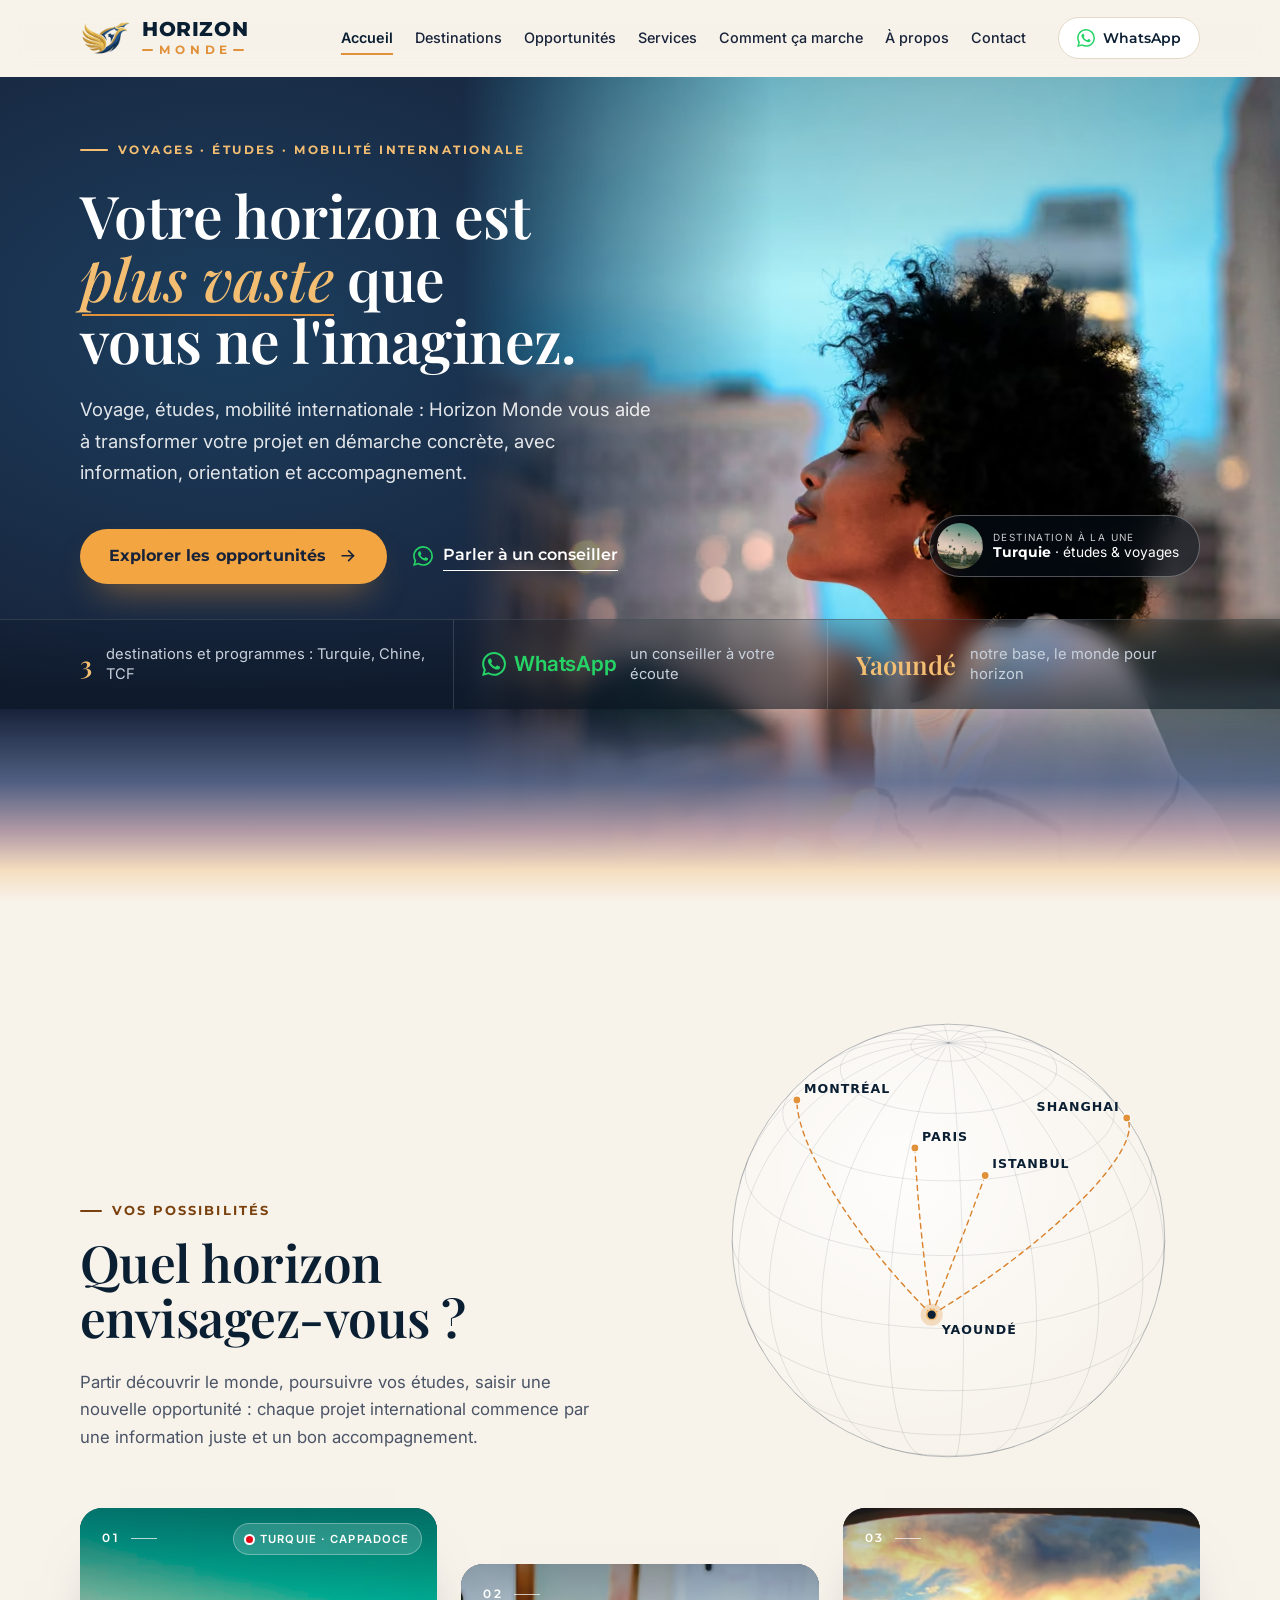
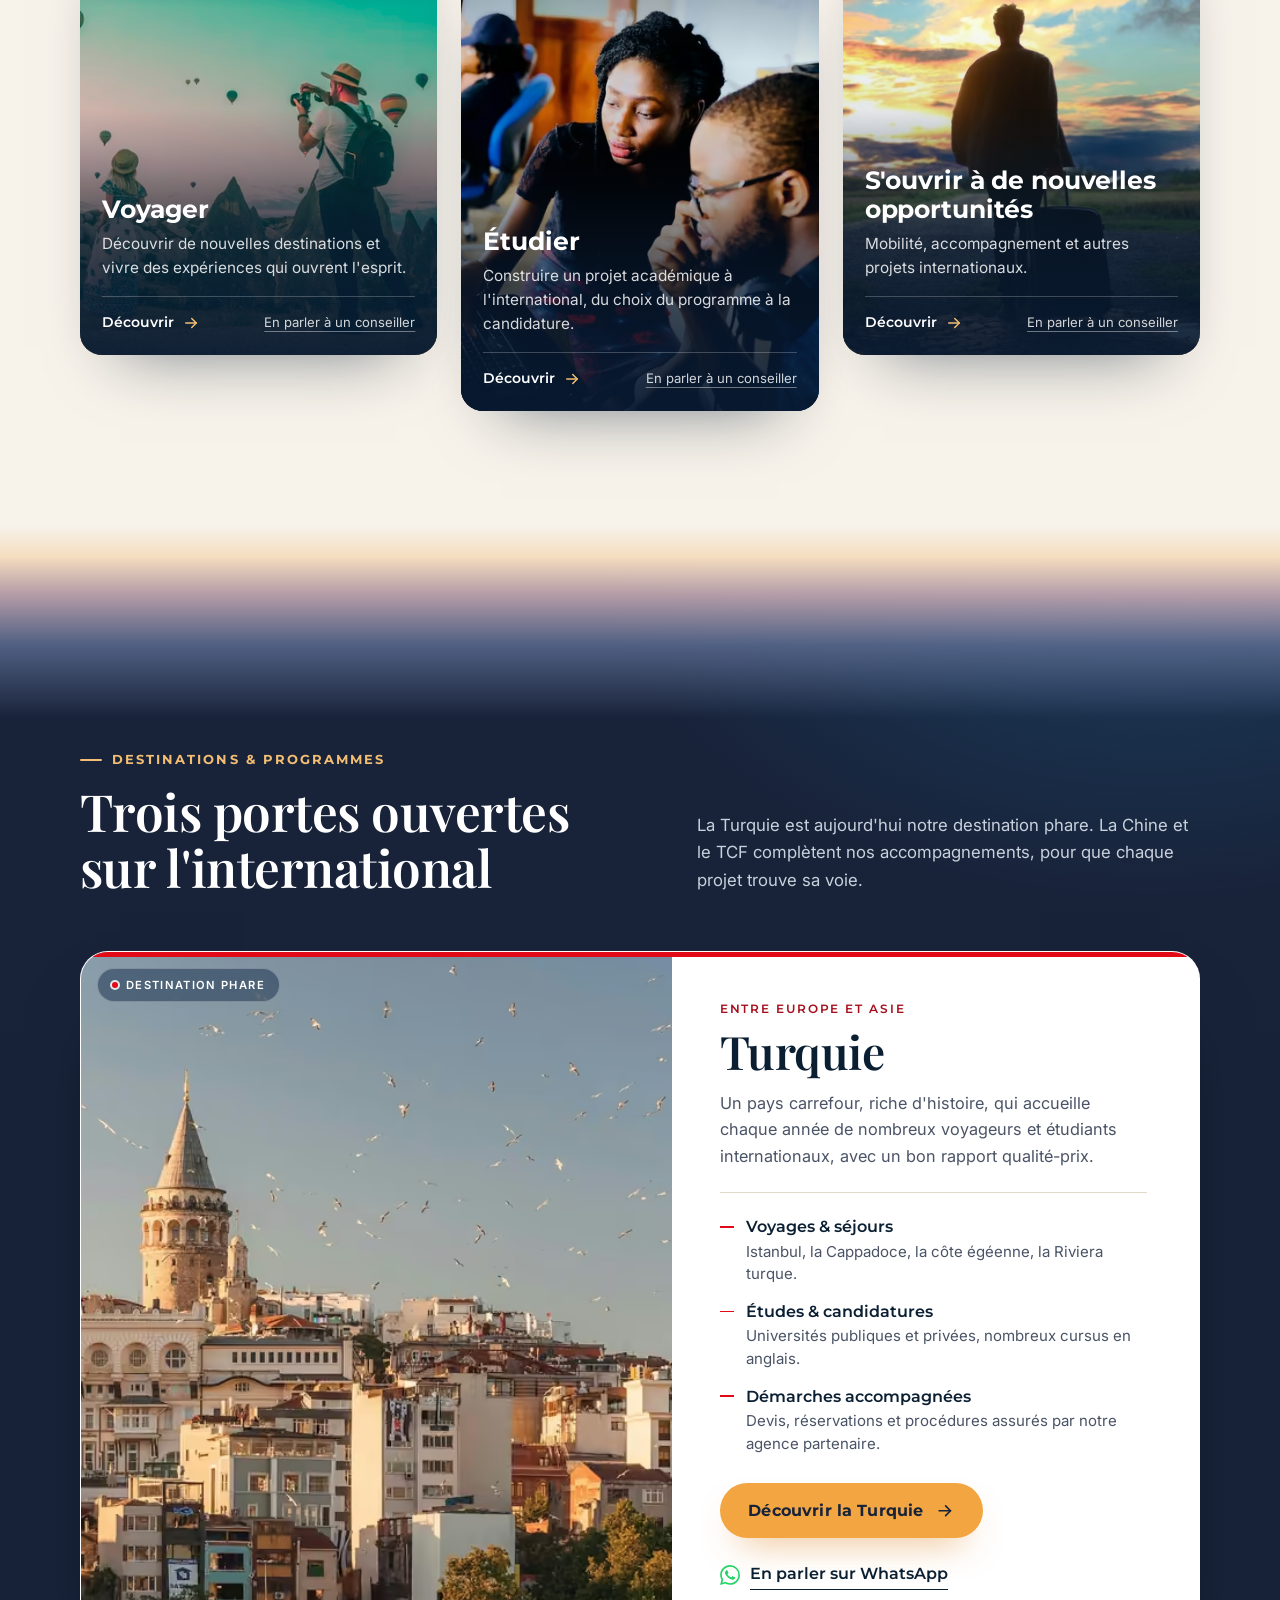
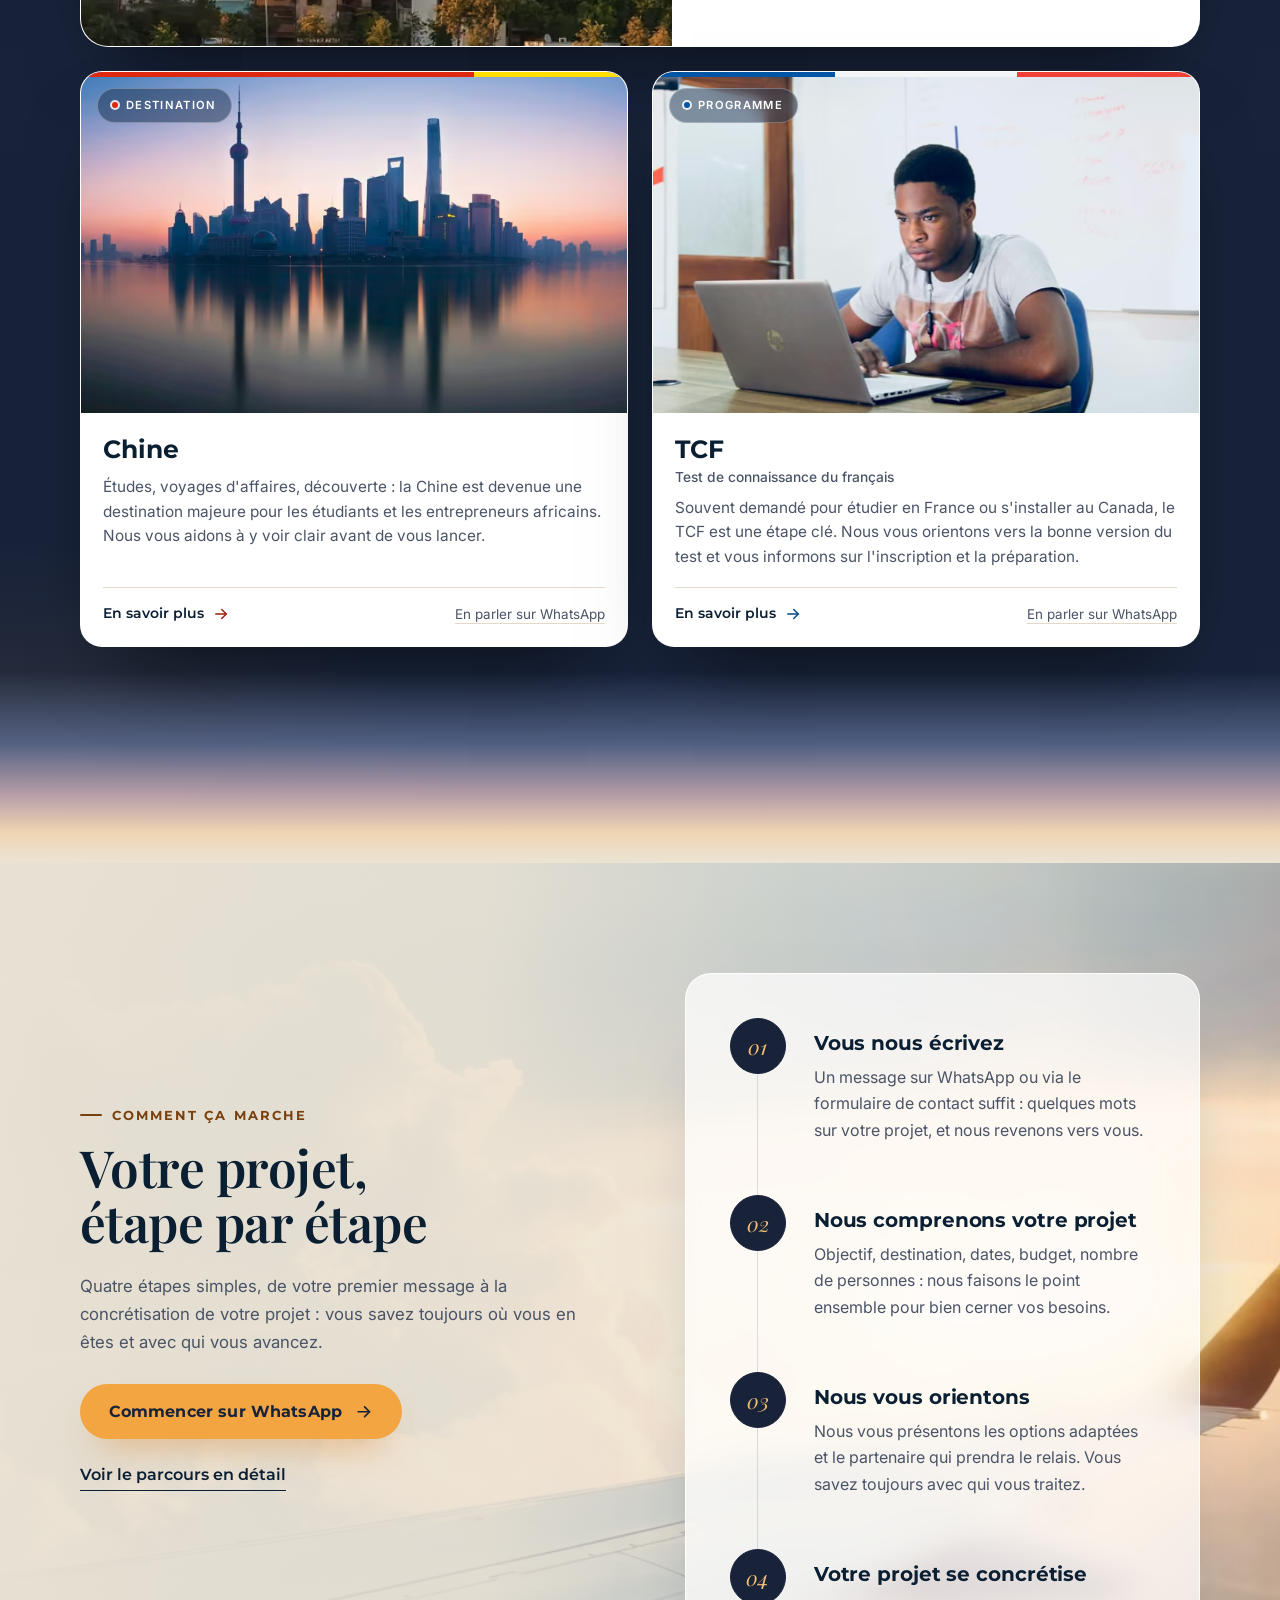
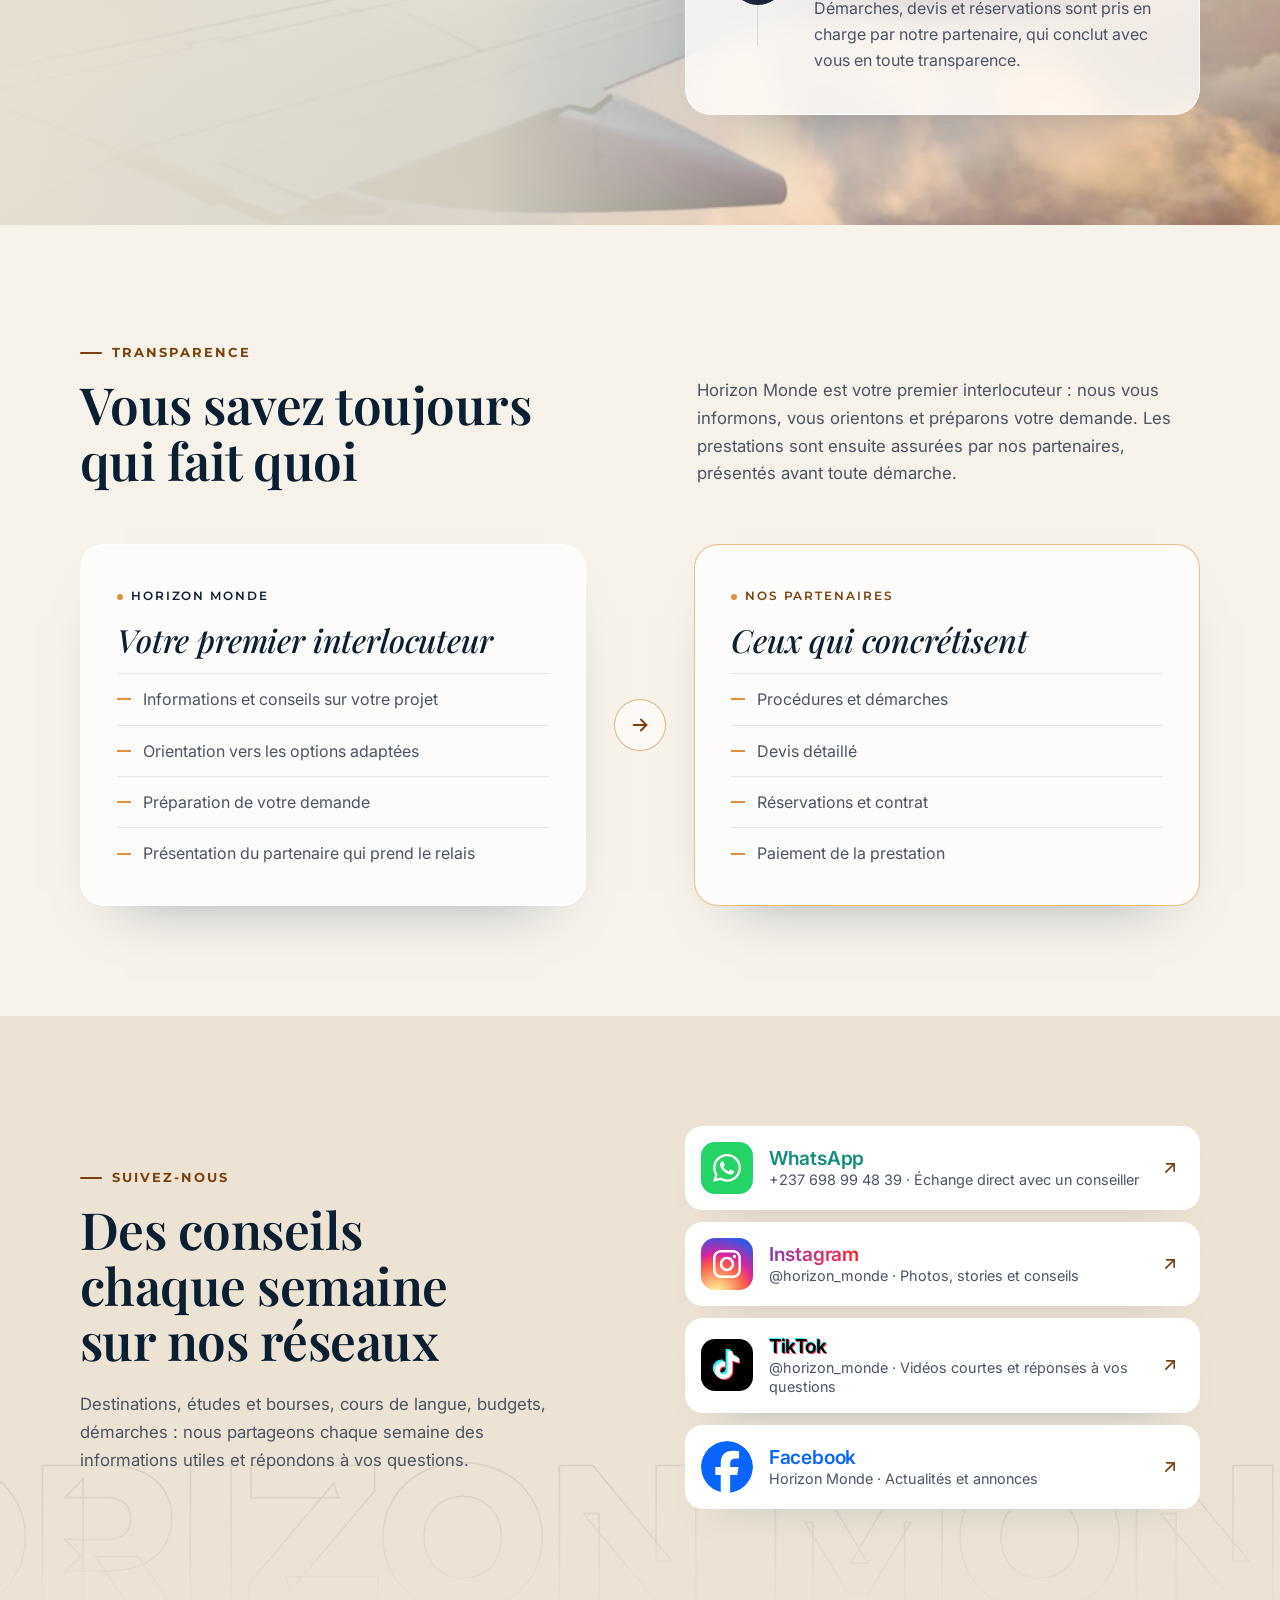
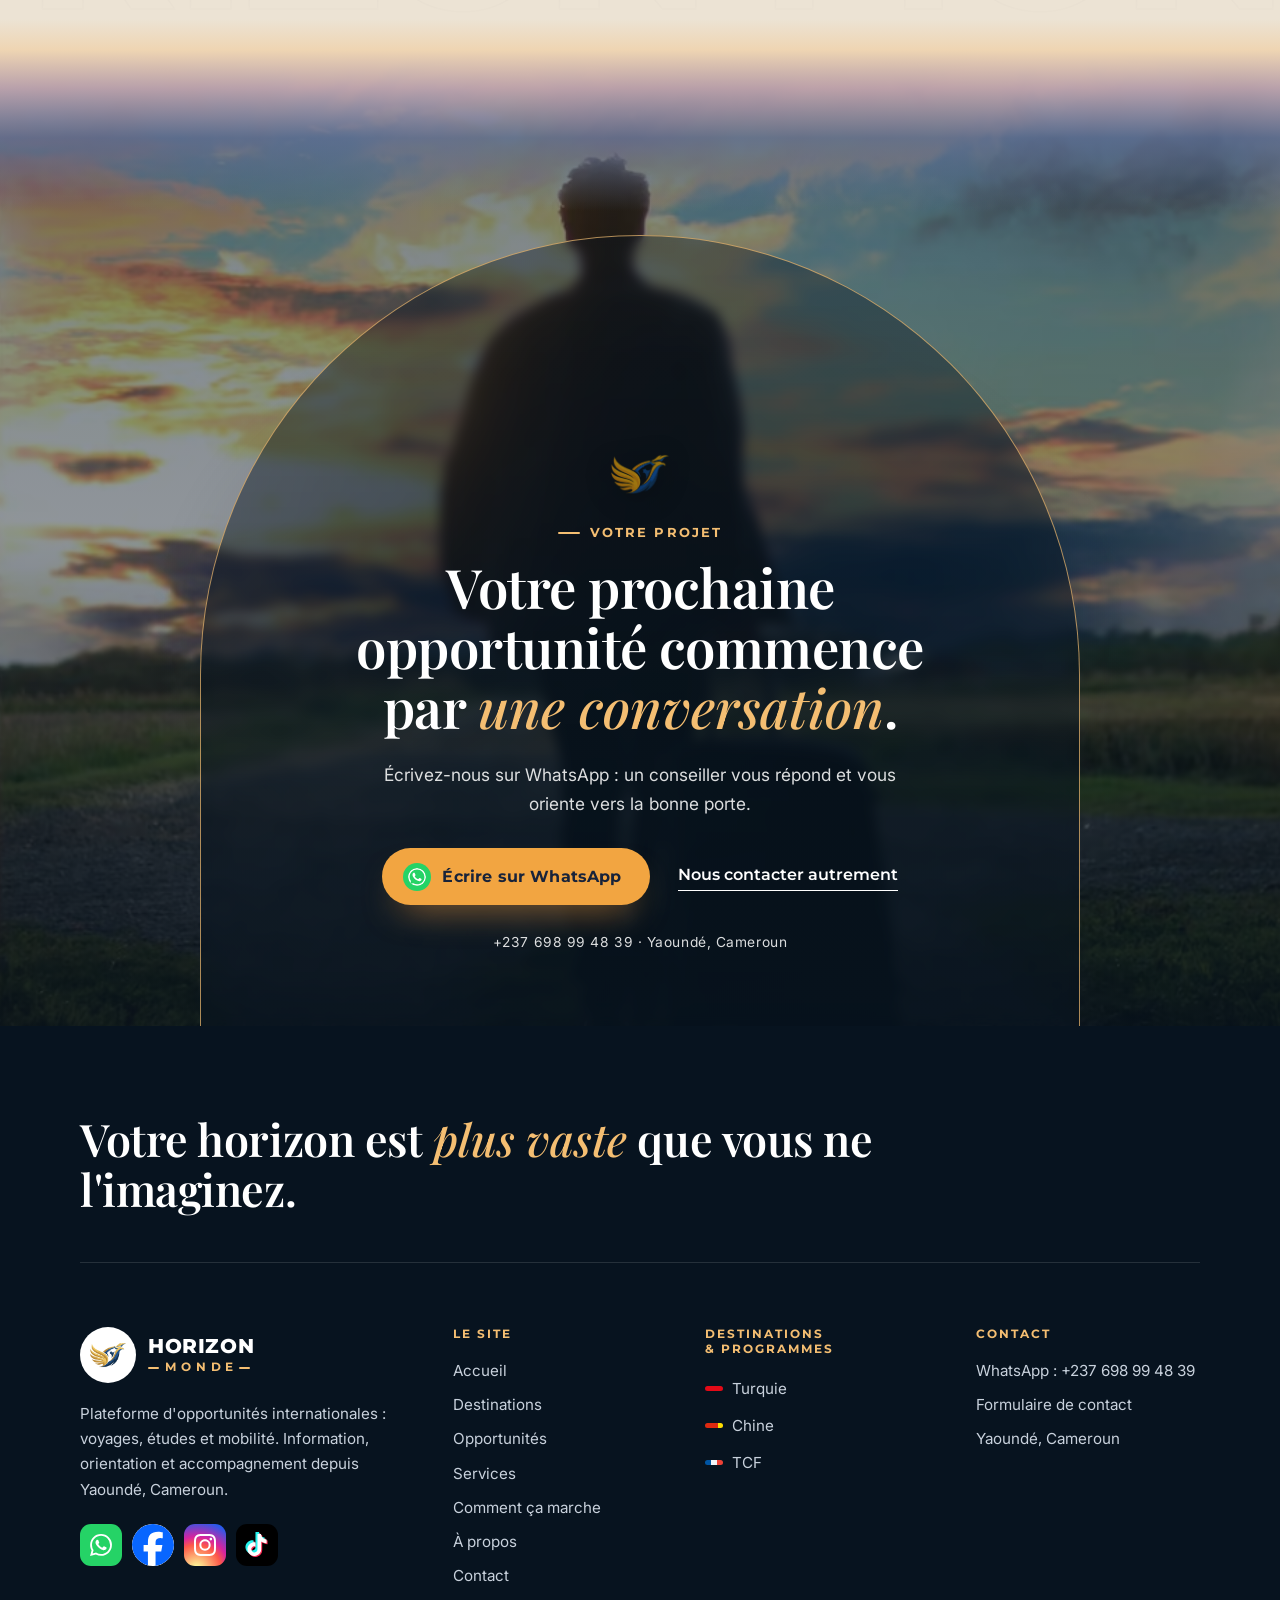
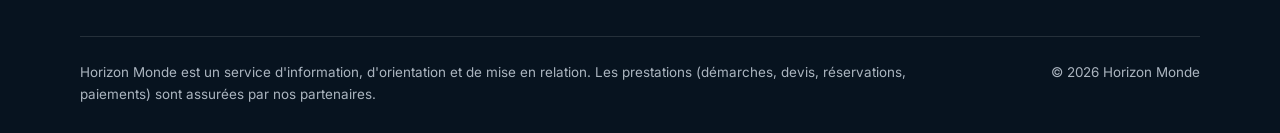
==== commit 52e52a3e: "Met en avant les catégories et adoucit les transitions sombre / clair Opportunités : - en-tête : qua" ====
--- a/index.html
+++ b/index.html
@@ -77,7 +77,7 @@
   <main id="contenu">
 
     <!-- ============ HERO ============ -->
-    <section class="hero" aria-labelledby="hero-titre">
+    <section class="hero has-fade-bottom" aria-labelledby="hero-titre">
       <div class="container hero-inner">
         <div class="hero-content">
           <p class="eyebrow hero-anim" style="--d:0">Voyages · Études · Mobilité internationale</p>
@@ -135,6 +135,7 @@
           <li><strong>Yaoundé</strong> notre base, le monde pour horizon</li>
         </ul>
       </div>
+      <div class="fade-edge fade-edge-bottom" style="--fade-color: var(--ivory)" aria-hidden="true"></div>
     </section>
 
     <!-- ============ QUEL HORIZON ENVISAGEZ-VOUS ? ============ -->
@@ -234,7 +235,9 @@
     </section>
 
     <!-- ============ DESTINATIONS & PROGRAMMES ============ -->
-    <section class="section bg-ink dest-section" id="destinations" aria-labelledby="destinations-titre">
+    <section class="section bg-ink dest-section has-fade-top has-fade-bottom" id="destinations" aria-labelledby="destinations-titre">
+      <div class="fade-edge fade-edge-top" style="--fade-color: var(--ivory)" aria-hidden="true"></div>
+      <div class="fade-edge fade-edge-bottom" style="--fade-color: var(--stone)" aria-hidden="true"></div>
       <div class="container">
         <header class="split-head">
           <div>
@@ -556,7 +559,8 @@
     </section>
 
     <!-- ============ APPEL FINAL ============ -->
-    <section class="section bg-photo closing" aria-labelledby="cta-titre">
+    <section class="section bg-photo closing has-fade-top" aria-labelledby="cta-titre">
+      <div class="fade-edge fade-edge-top" style="--fade-color: var(--stone)" aria-hidden="true"></div>
       <picture class="closing-bg">
         <source media="(min-width: 768px)" type="image/avif" sizes="100vw"
           srcset="assets/img/photos/porte-large-1280.avif 1280w, assets/img/photos/porte-large-2000.avif 2000w">
--- a/assets/css/style.css
+++ b/assets/css/style.css
@@ -1371,3 +1371,196 @@
   font-size: 1.3rem; color: #25D366;
 }
 .hero-highlights strong.brand-name-whatsapp .brand-icon { width: 24px; height: 24px; }
+
+/* ==========================================================================
+   Page Opportunités : chapitres numérotés, profils
+   ========================================================================== */
+.page-hero-photo-tarmac img { object-position: 62% 40%; }
+@media (min-width: 600px) { .jump-links-4 { grid-template-columns: repeat(2, 1fr); } }
+
+/* Profils (« Pour qui ? ») */
+.profile-grid { list-style: none; display: grid; gap: 16px; }
+.profile {
+  display: flex; flex-direction: column; padding: 26px 24px 22px; border-radius: 22px;
+  background: rgba(255, 255, 255, .78); border: 1px solid rgba(255, 255, 255, .95);
+  box-shadow: 0 26px 54px -42px rgba(11, 31, 51, .55);
+}
+.js .profile.reveal, .js .chapter-body.reveal { transition-delay: calc(var(--i, 0) * 100ms); }
+.profile-icon {
+  display: grid; place-items: center; width: 50px; height: 50px; margin-bottom: 18px; border-radius: 14px;
+  background: var(--ink); color: var(--gold-light);
+}
+.profile-icon .icon { width: 24px; height: 24px; }
+.profile h3 { font-size: 1.15rem; margin-bottom: .4em; }
+.profile p { color: var(--muted); font-size: .95rem; margin-bottom: 18px; }
+.profile a {
+  margin-top: auto; display: inline-flex; align-items: center; gap: 8px; text-decoration: none;
+  font-family: var(--font-title); font-weight: 600; font-size: .9rem; color: var(--navy);
+}
+.profile a .icon { width: 16px; height: 16px; color: var(--gold-text); transition: transform .3s; }
+.profile a:hover .icon { transform: translateX(4px); }
+@media (min-width: 640px) { .profile-grid { grid-template-columns: 1fr 1fr; } }
+@media (min-width: 1100px) { .profile-grid { grid-template-columns: repeat(4, 1fr); } }
+
+/* Chapitres : photo + texte, en alternance */
+.chapter { display: grid; gap: 36px; align-items: center; }
+.chapter-media {
+  position: relative; margin: 0; overflow: hidden; border-radius: 28px; aspect-ratio: 4 / 5;
+  max-height: 620px; box-shadow: 0 50px 90px -50px rgba(11, 31, 51, .7);
+}
+.chapter-media picture, .chapter-media img { position: absolute; inset: 0; width: 100%; height: 100%; object-fit: cover; }
+.chapter-media img { transition: transform 1.6s cubic-bezier(.16, .84, .24, 1); }
+.chapter-media:hover img { transform: scale(1.04); }
+.chapter-media::after {
+  content: ""; position: absolute; inset: 0; pointer-events: none;
+  background: linear-gradient(180deg, rgba(7, 19, 31, 0) 55%, rgba(7, 19, 31, .55) 100%);
+}
+.chapter-num {
+  position: absolute; z-index: 1; left: 22px; bottom: 6px;
+  font-family: var(--font-display); font-style: italic; font-weight: 500; line-height: 1;
+  font-size: clamp(4.5rem, 11vw, 8rem); color: var(--gold-light);
+  text-shadow: 0 6px 30px rgba(0, 0, 0, .35);
+}
+.chapter-body h2 { font-size: clamp(2.1rem, 4.2vw, 3.3rem); line-height: 1.08; margin-bottom: .45em; }
+.chapter-body h2 em { font-style: italic; font-weight: 500; color: var(--gold-text-strong); }
+.chapter-lead { color: var(--muted); font-size: 1.08rem; line-height: 1.7; margin-bottom: 26px; max-width: 34em; }
+.chapter-subtitle {
+  font-family: var(--font-title); font-size: .74rem; font-weight: 700; letter-spacing: .16em;
+  text-transform: uppercase; color: var(--navy); margin: 0 0 12px;
+}
+.chapter-list { list-style: none; margin-bottom: 24px; }
+.chapter-list li {
+  position: relative; padding: 11px 0 11px 28px; border-top: 1px solid rgba(11, 31, 51, .12); color: var(--ink);
+}
+.chapter-list li:last-child { border-bottom: 1px solid rgba(11, 31, 51, .12); }
+.chapter-list li::before {
+  content: ""; position: absolute; left: 0; top: calc(11px + .82em); width: 14px; height: 2px; margin-top: -1px;
+  background: var(--gold);
+}
+.chip-row { list-style: none; display: flex; flex-wrap: wrap; gap: 8px; margin-bottom: 30px; }
+.chip {
+  display: inline-flex; align-items: center; gap: 9px; padding: 7px 14px; border-radius: 999px;
+  background: rgba(255, 255, 255, .7); border: 1px solid rgba(11, 31, 51, .12);
+  font-size: .84rem; font-weight: 600; color: var(--navy);
+}
+.chip::before { content: ""; width: 16px; height: 5px; border-radius: 3px; background: var(--accent-stripe, var(--accent, var(--gold))); }
+.chapter-actions { display: flex; flex-wrap: wrap; align-items: center; gap: 12px 26px; }
+
+/* Chapitre sur fond bleu nuit */
+.bg-ink .chapter-body h2 em { color: var(--gold-light); }
+.bg-ink .chapter-lead, .bg-ink .chapter-list li { color: var(--on-navy); }
+.bg-ink .chapter-subtitle { color: var(--white); }
+.bg-ink .chapter-list li, .bg-ink .chapter-list li:last-child { border-color: rgba(255, 255, 255, .14); }
+.bg-ink .chip { background: rgba(255, 255, 255, .07); border-color: rgba(255, 255, 255, .2); color: var(--white); }
+
+@media (min-width: 960px) {
+  .chapter { grid-template-columns: .9fr 1.1fr; gap: clamp(56px, 7vw, 104px); }
+  .chapter-reverse { grid-template-columns: 1.1fr .9fr; }
+  .chapter-reverse .chapter-media { order: 2; }
+}
+/* Sur mobile, l'étiquette de la photo d'en-tête chevaucherait les liens rapides */
+@media (max-width: 1023px) { .page-hero-label { display: none; } }
+
+/* ==========================================================================
+   Transitions entre sections sombres et claires : fondu « horizon »
+   (le bleu nuit s'éclaircit en passant par une lueur ambrée, comme au lever du jour).
+   Le fondu est toujours placé dans la section sombre ; --fade-color = couleur voisine.
+   ========================================================================== */
+:root { --fade-h: clamp(130px, 15vw, 220px); }
+.has-fade-top, .has-fade-bottom { position: relative; isolation: isolate; }
+.has-fade-top > .container, .has-fade-bottom > .container { position: relative; z-index: 1; }
+.section.has-fade-top { padding-top: calc(var(--fade-h) + 24px); }
+.section.has-fade-bottom { padding-bottom: calc(var(--fade-h) + 24px); }
+.fade-edge { position: absolute; z-index: 0; left: 0; right: 0; height: var(--fade-h); pointer-events: none; }
+.fade-edge-top {
+  top: 0;
+  background: linear-gradient(180deg,
+    var(--fade-color) 0%, color-mix(in srgb, var(--fade-color) 55%, #F2C48A) 16%,
+    rgba(196, 168, 178, .9) 36%, rgba(96, 112, 150, .78) 62%, rgba(11, 31, 51, 0) 100%);
+}
+.fade-edge-bottom {
+  bottom: 0;
+  background: linear-gradient(0deg,
+    var(--fade-color) 0%, color-mix(in srgb, var(--fade-color) 55%, #F2C48A) 16%,
+    rgba(196, 168, 178, .9) 36%, rgba(96, 112, 150, .78) 62%, rgba(11, 31, 51, 0) 100%);
+}
+/* Hero de l'accueil : le bandeau de repères remonte au-dessus du fondu */
+.hero.has-fade-bottom { padding-bottom: var(--fade-h); }
+@media (min-width: 1024px) {
+  .hero.has-fade-bottom { padding-bottom: calc(var(--fade-h) + 110px); }
+  .hero.has-fade-bottom .hero-highlights { bottom: var(--fade-h); }
+  .hero.has-fade-bottom .hero-chip { bottom: calc(var(--fade-h) + 132px); }
+}
+.page-hero.has-fade-bottom { padding-bottom: calc(var(--fade-h) + 24px); }
+/* Appel final sur photo : le fondu passe au-dessus de la photo */
+.bg-photo.has-fade-top { padding-top: calc(var(--fade-h) + 24px); }
+.bg-photo.has-fade-top > .container { position: relative; z-index: 1; }
+
+/* ==========================================================================
+   Opportunités : catégories mises en avant
+   ========================================================================== */
+/* Grandes cartes en bas de l'en-tête, posées sur le fondu */
+.page-hero-cats.has-fade-bottom { padding-bottom: 28px; }
+.page-hero-cats .page-hero-inner { margin-bottom: 40px; }
+.cat-tiles-wrap { position: relative; z-index: 2; }
+.cat-tiles { display: grid; grid-template-columns: 1fr 1fr; gap: 12px; }
+.cat-tile {
+  position: relative; display: flex; flex-direction: column; gap: 14px;
+  padding: 18px 16px 16px; border-radius: 20px; text-decoration: none;
+  background: rgba(255, 255, 255, .97); border-top: 4px solid var(--amber);
+  box-shadow: 0 30px 60px -30px rgba(7, 19, 31, .65);
+  transition: transform .35s cubic-bezier(.16, .84, .24, 1), box-shadow .35s;
+}
+.cat-tile:hover { transform: translateY(-4px); box-shadow: 0 40px 70px -30px rgba(7, 19, 31, .7); }
+.cat-icon { display: grid; place-items: center; width: 46px; height: 46px; border-radius: 14px; background: var(--ink); color: var(--gold-light); }
+.cat-icon .icon { width: 22px; height: 22px; }
+.cat-text { display: flex; flex-direction: column; gap: 3px; }
+.cat-name { font-family: var(--font-display); font-weight: 600; font-size: clamp(1.45rem, 2.4vw, 1.9rem); line-height: 1.05; color: var(--navy); }
+.cat-desc { font-size: .82rem; color: var(--muted); line-height: 1.35; }
+.cat-arrow { position: absolute; top: 20px; right: 16px; width: 20px; height: 20px; color: var(--gold-text); transition: transform .3s; }
+.cat-tile:hover .cat-arrow { transform: translateX(4px); }
+@media (min-width: 960px) {
+  .cat-tiles { grid-template-columns: repeat(4, 1fr); gap: 18px; }
+  .cat-tile { padding: 24px 22px 22px; }
+  .page-hero-cats { min-height: 0 !important; display: block !important; padding-top: clamp(40px, 6vw, 72px); }
+}
+
+/* Barre des opportunités, fixée sous l'en-tête pendant le défilement */
+.cat-nav {
+  position: fixed; z-index: 95; top: var(--header-h); left: 0; right: 0;
+  background: rgba(247, 242, 234, .95); border-bottom: 1px solid var(--line);
+  backdrop-filter: blur(12px) saturate(1.3); -webkit-backdrop-filter: blur(12px) saturate(1.3);
+  box-shadow: 0 12px 26px -20px rgba(11, 31, 51, .45);
+  opacity: 0; transform: translateY(-10px); pointer-events: none;
+  transition: opacity .3s, transform .3s;
+}
+.cat-nav.is-visible { opacity: 1; transform: none; pointer-events: auto; }
+.cat-nav-inner { display: flex; gap: 6px; overflow-x: auto; scrollbar-width: none; padding-top: 8px; padding-bottom: 8px; }
+.cat-nav-inner::-webkit-scrollbar { display: none; }
+.cat-nav a {
+  flex: 0 0 auto; display: inline-flex; align-items: center; gap: 8px; padding: 9px 16px; border-radius: 999px;
+  color: var(--navy); text-decoration: none; font-family: var(--font-title); font-weight: 600; font-size: .92rem;
+  transition: background-color .25s, color .25s;
+}
+.cat-nav a .icon { width: 18px; height: 18px; color: var(--gold-text); }
+.cat-nav a:hover { background: rgba(242, 165, 65, .16); }
+.cat-nav a[aria-current="true"] { background: var(--amber); color: var(--ink); }
+.cat-nav a[aria-current="true"] .icon { color: var(--ink); }
+@media (min-width: 960px) { .cat-nav-inner { justify-content: center; } .cat-nav a { padding: 10px 22px; font-size: 1rem; } }
+html:has(.cat-nav) { scroll-padding-top: calc(var(--header-h) + 76px); }
+
+/* Chapitres : le nom de la catégorie en très grand */
+.chapter-name { font-size: clamp(3.4rem, 9vw, 6.4rem) !important; line-height: .95 !important; letter-spacing: -.035em; margin-bottom: .18em !important; }
+.chapter-name::after { content: ""; display: block; width: 96px; height: 6px; margin-top: 16px; border-radius: 3px; background: var(--amber); }
+.chapter-tagline {
+  font-family: var(--font-display); font-style: italic; font-weight: 500;
+  font-size: clamp(1.4rem, 2.4vw, 1.9rem); line-height: 1.25; color: var(--gold-text-strong); margin: 0 0 18px;
+}
+.bg-ink .chapter-tagline { color: var(--gold-light); }
+.page-hero-cats .page-hero-label { display: none; }   /* les cartes occupent le bas de l'en-tête */
+/* Accueil : la photo du hero se cale sur toute la section, fondu compris */
+.hero.has-fade-bottom > .hero-inner { position: static; }
+/* Le fondu passe devant les photos, mais sous le contenu */
+.fade-edge { z-index: 1; }
+.has-fade-top > .container, .has-fade-bottom > .container, .page-hero .page-hero-inner { z-index: 2; }
+.hero .fade-edge { z-index: 3; }   /* au-dessus de la photo (calque animé) du hero, y compris sur mobile */
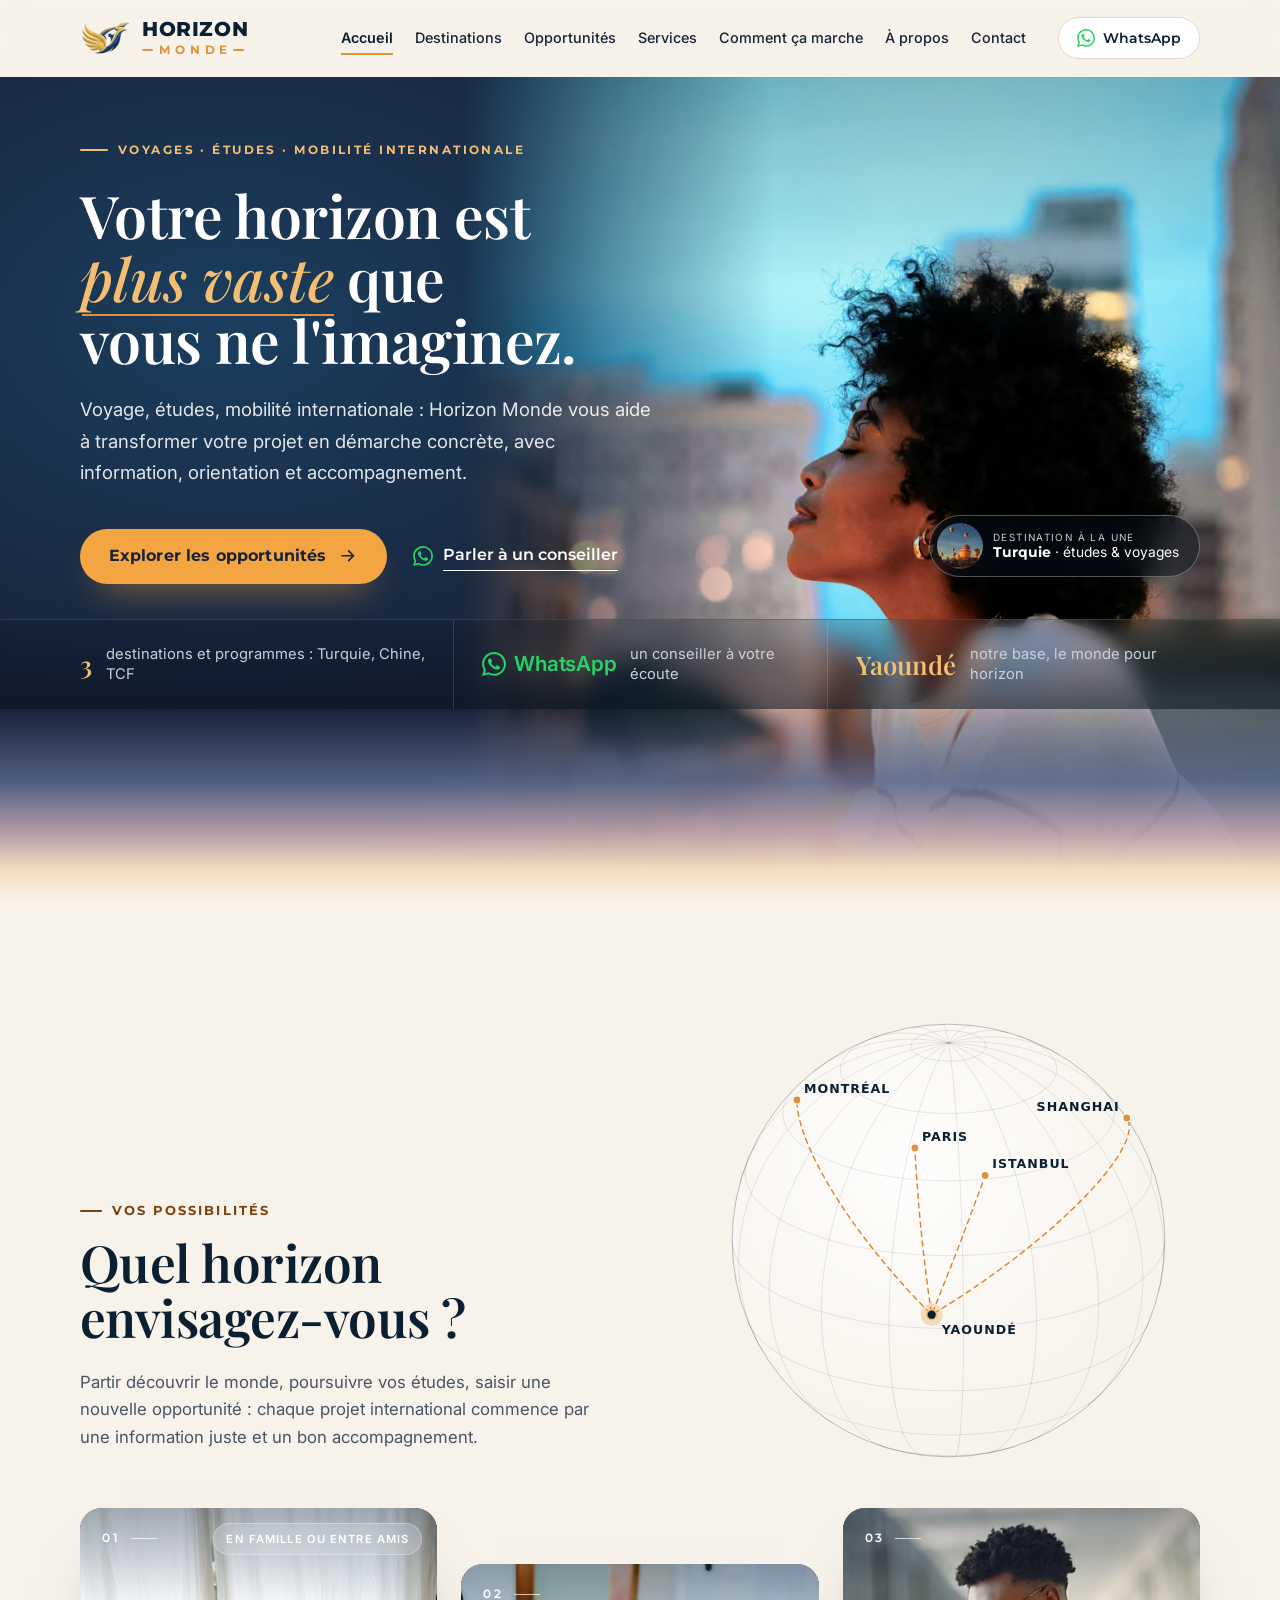
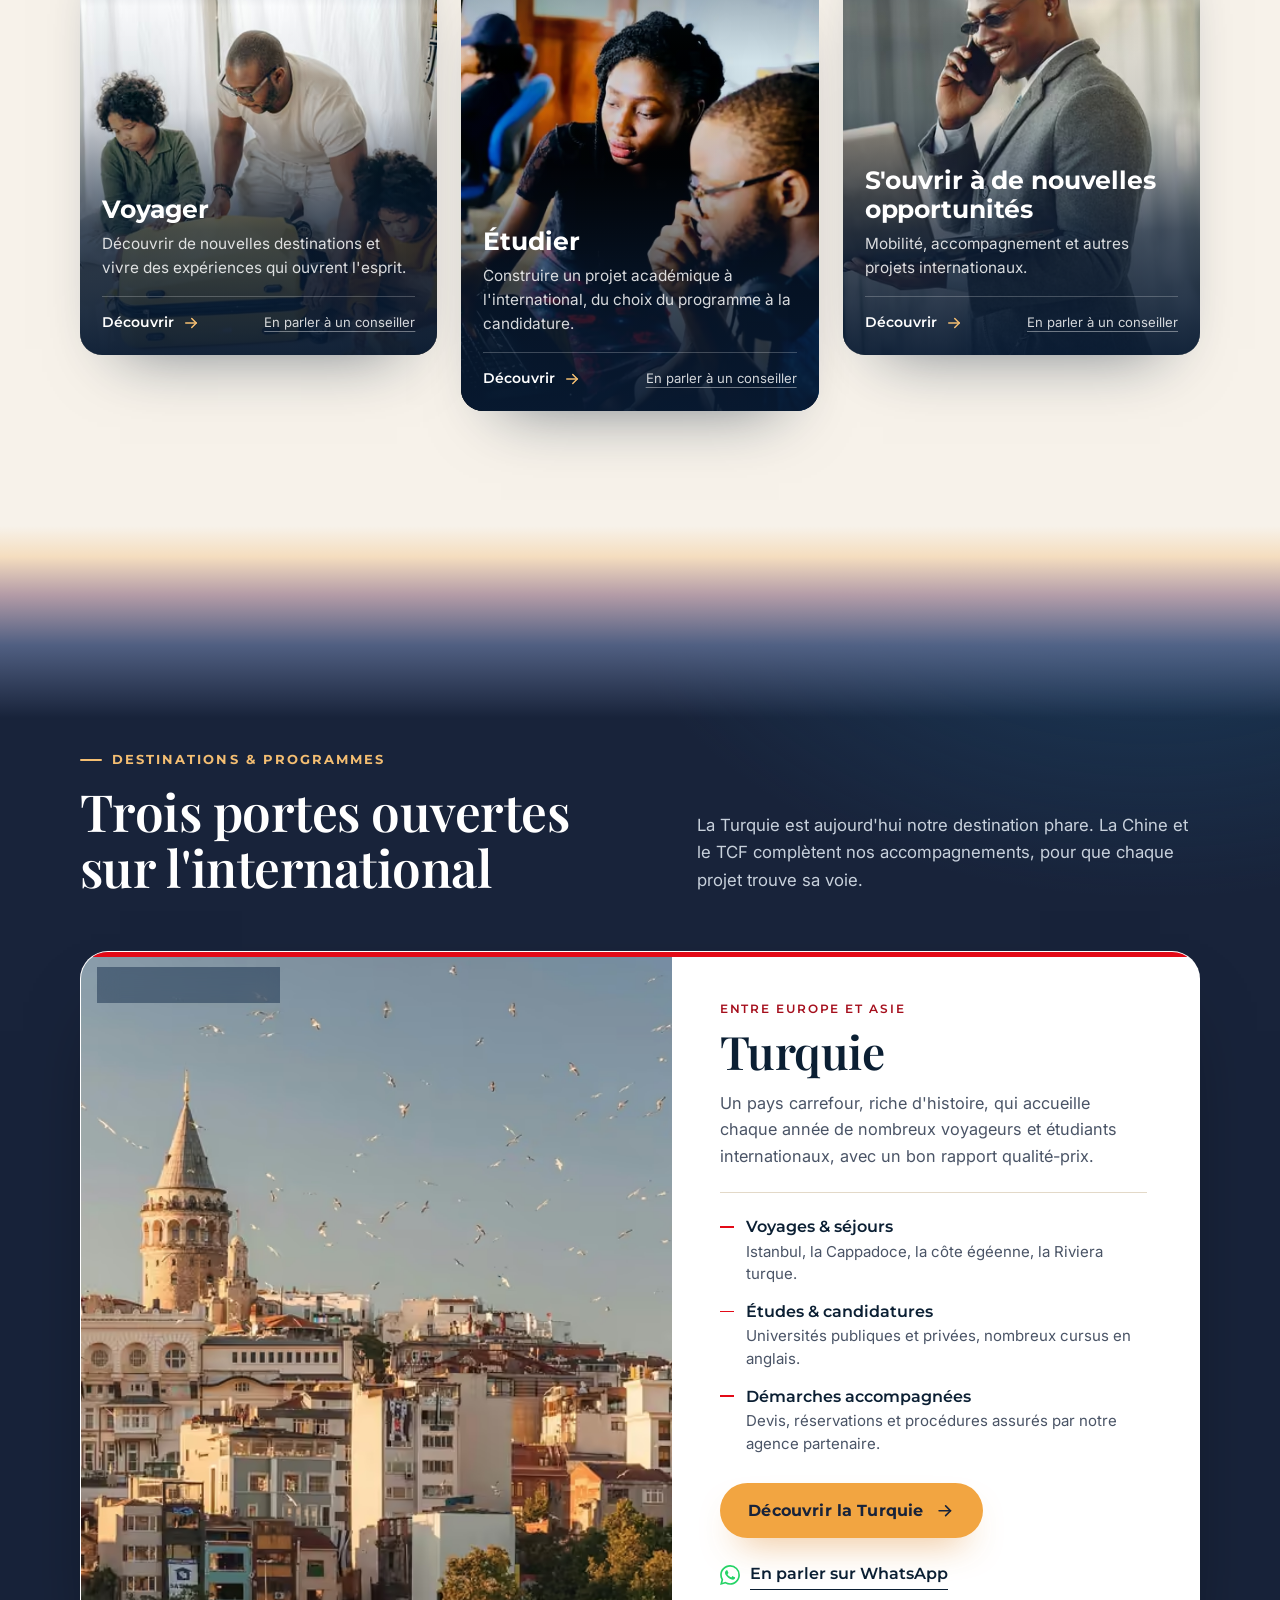
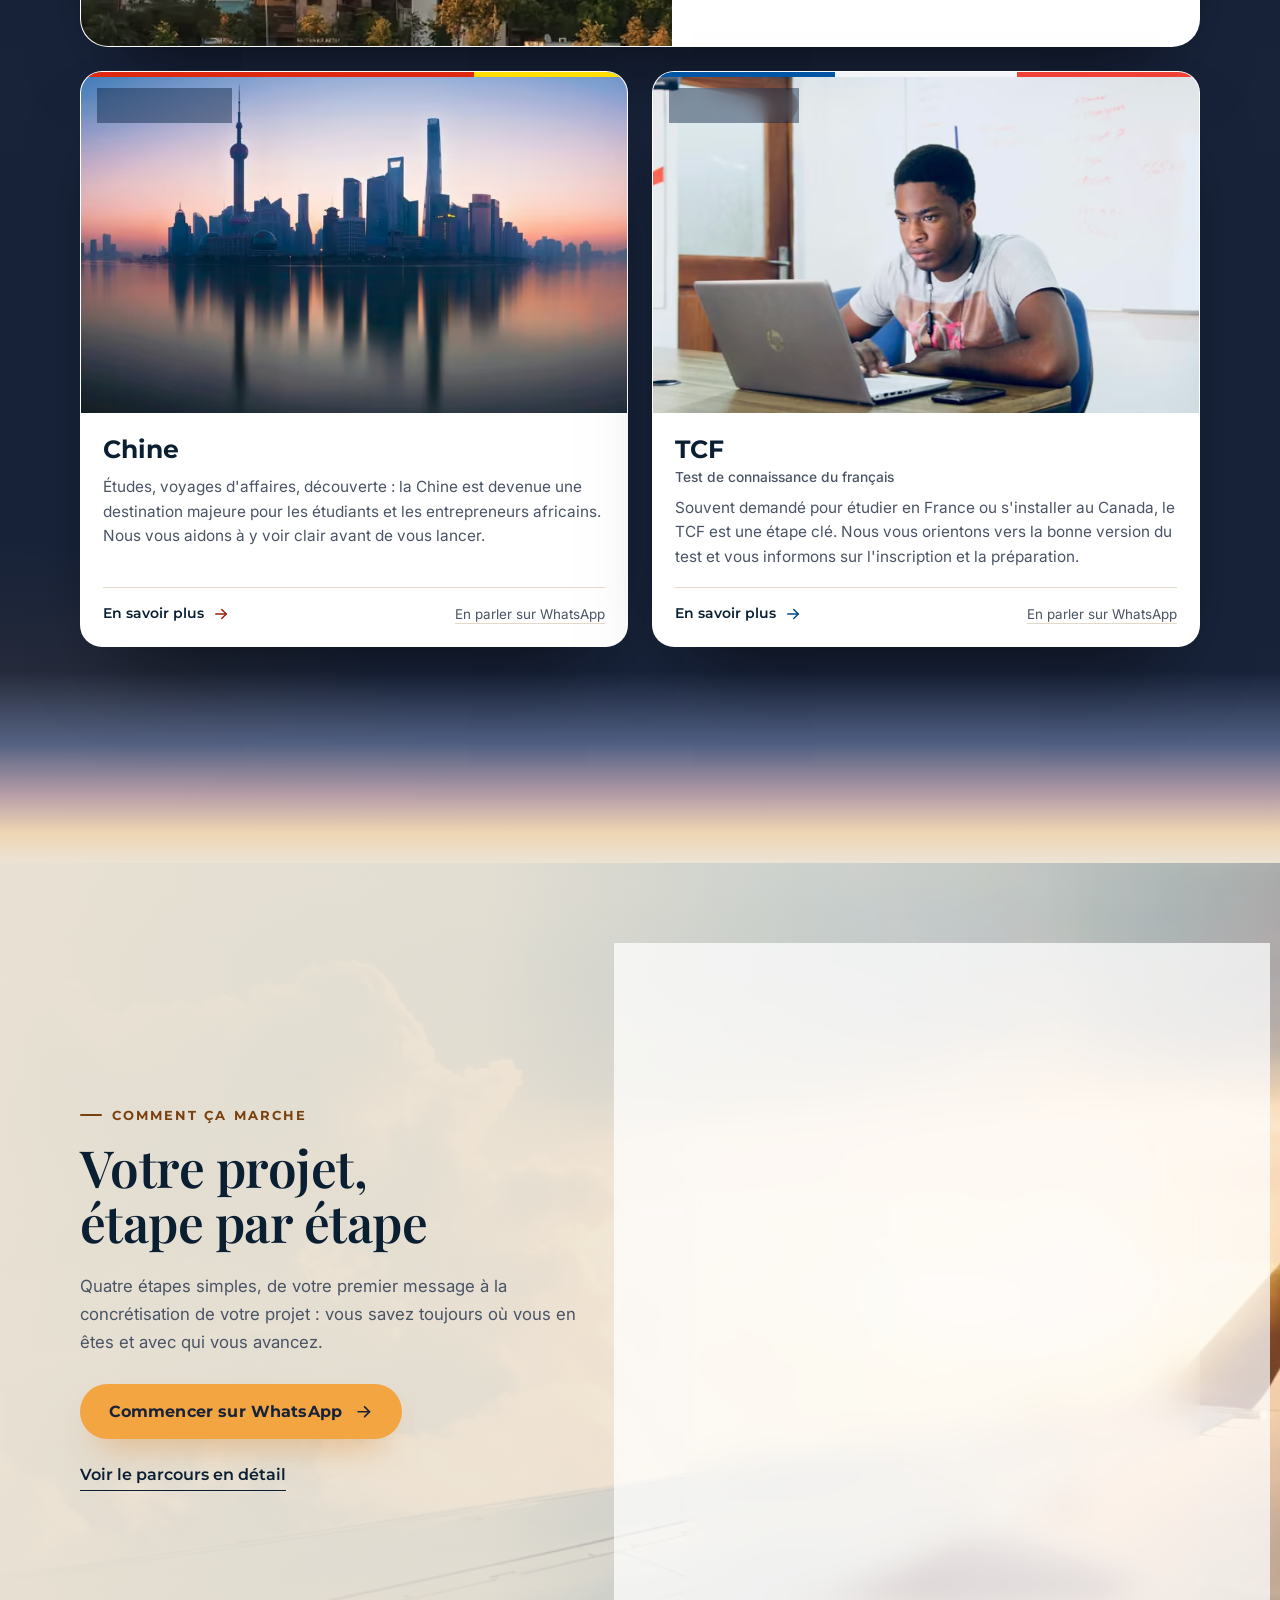
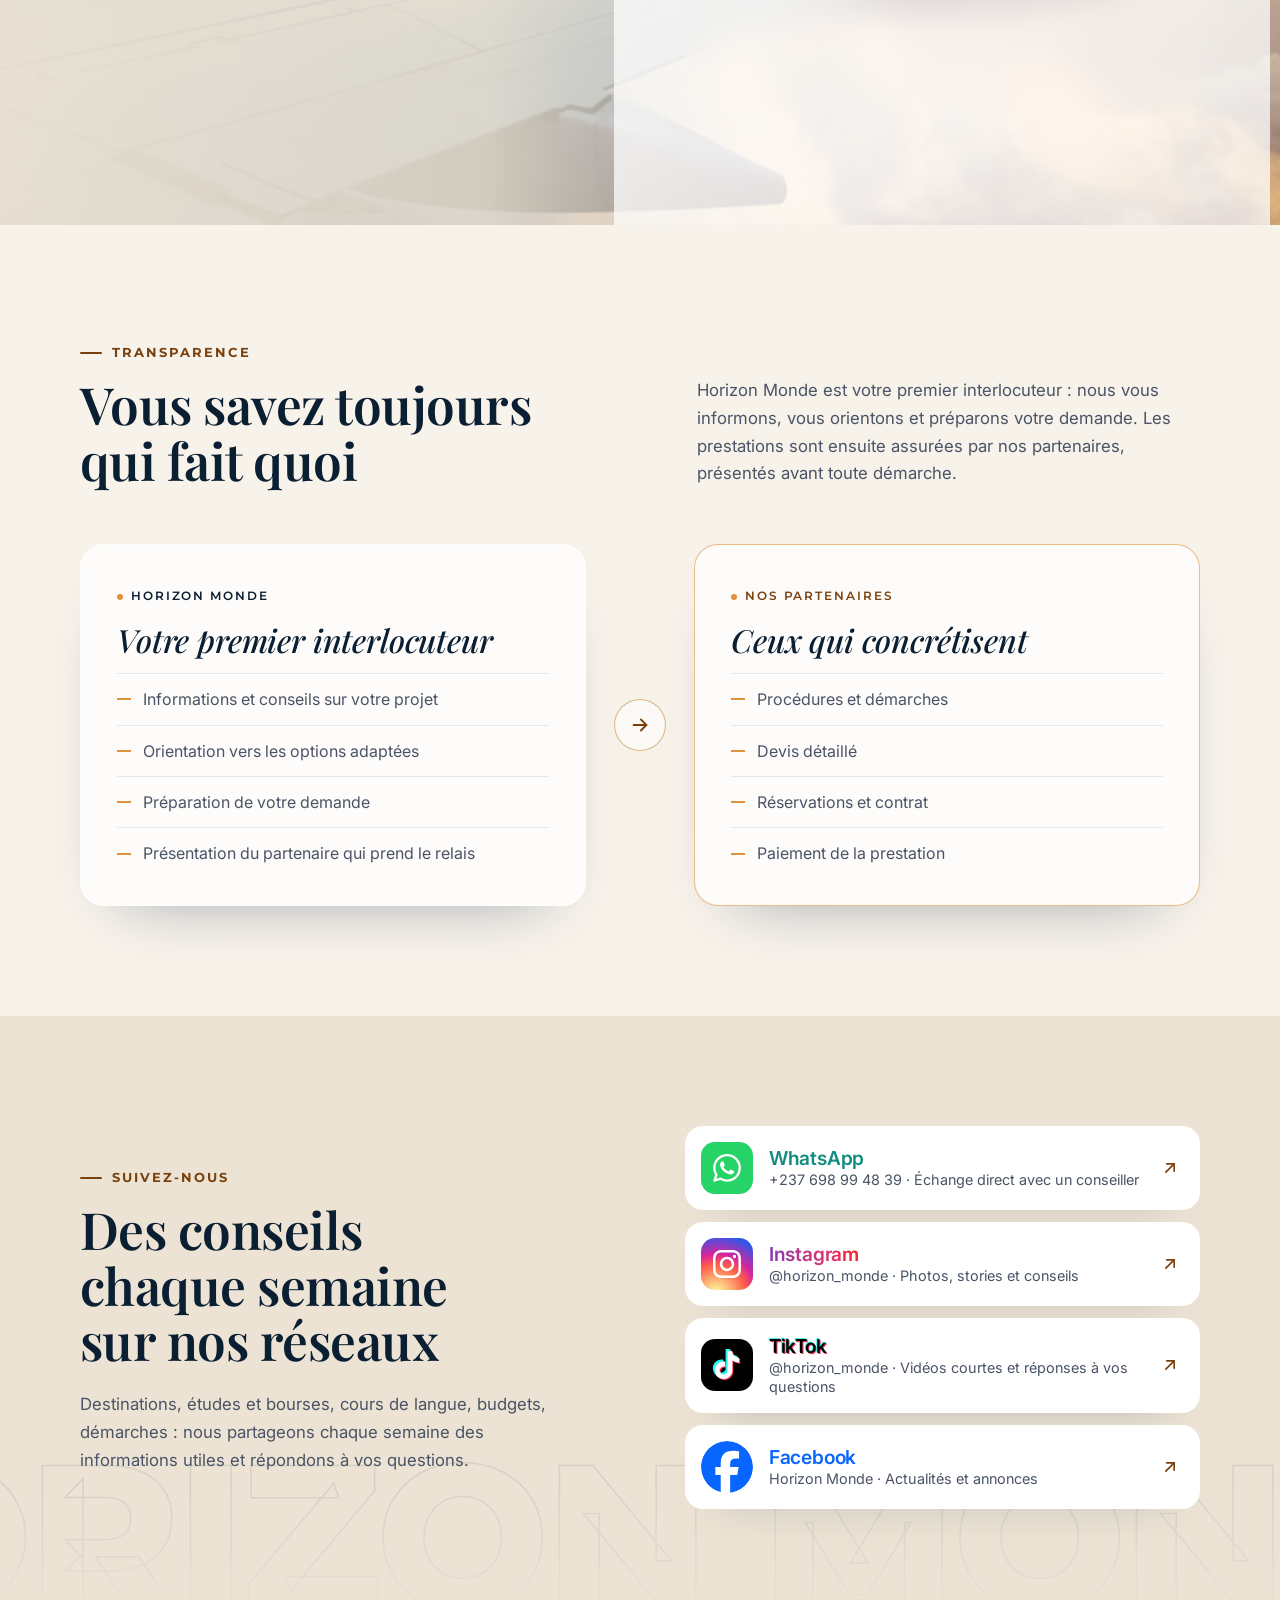
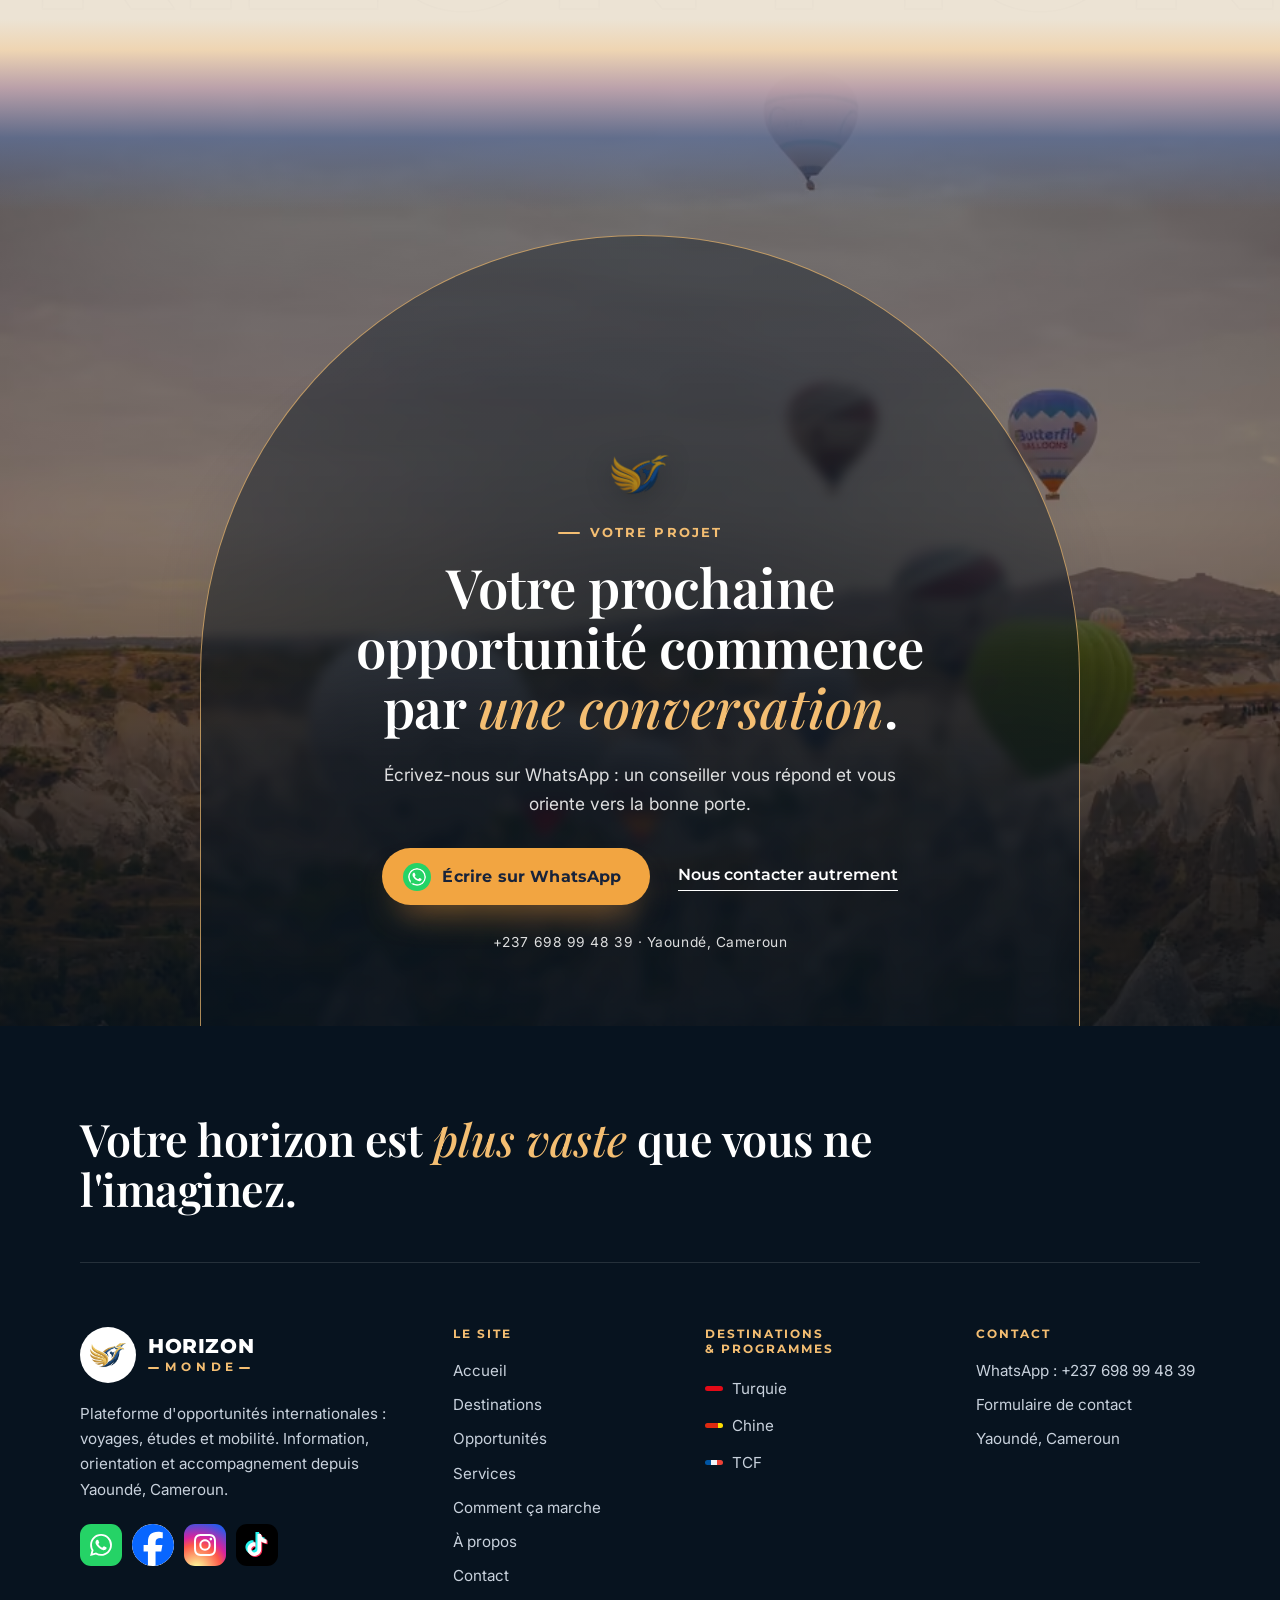
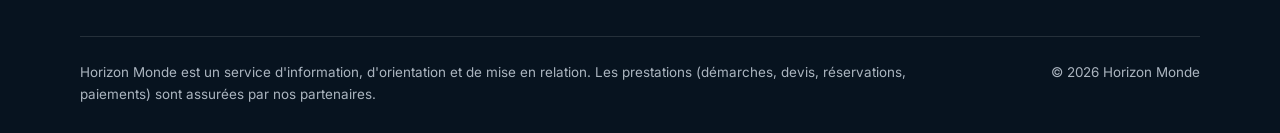
==== commit 43a16ac4: "Ajoute la page Comment ça marche et revoit les photos de personnes Photos (toutes les pages) : - les" ====
--- a/index.html
+++ b/index.html
@@ -164,10 +164,10 @@
               <img src="assets/img/photos/voyager-640.jpg" sizes="(min-width: 860px) 370px, 82vw"
                 srcset="assets/img/photos/voyager-400.jpg 400w, assets/img/photos/voyager-640.jpg 640w, assets/img/photos/voyager-880.jpg 880w"
                 width="640" height="800" loading="lazy" decoding="async"
-                alt="Deux voyageurs admirent des montgolfières au lever du soleil en Cappadoce.">
+                alt="Un père et ses deux enfants, un garçon et une fille, préparent ensemble une valise jaune.">
             </picture>
             <span class="horizon-num" aria-hidden="true">01</span>
-            <span class="horizon-tag theme-turquie">Turquie · Cappadoce</span>
+            <span class="horizon-tag">En famille ou entre amis</span>
             <div class="horizon-body">
               <h3><a class="horizon-link" href="destinations.html">Voyager</a></h3>
               <p>Découvrir de nouvelles destinations et vivre des expériences qui ouvrent l'esprit.</p>
@@ -215,7 +215,7 @@
               <img src="assets/img/photos/opportunites-640.jpg" sizes="(min-width: 860px) 370px, 82vw"
                 srcset="assets/img/photos/opportunites-400.jpg 400w, assets/img/photos/opportunites-640.jpg 640w, assets/img/photos/opportunites-880.jpg 880w"
                 width="640" height="800" loading="lazy" decoding="async"
-                alt="Un voyageur avec sa valise, sous une arche ouverte sur un ciel de coucher de soleil.">
+                alt="Un jeune homme souriant téléphone, ordinateur portable à la main, dans un aéroport.">
             </picture>
             <span class="horizon-num" aria-hidden="true">03</span>
             <div class="horizon-body">
--- a/assets/css/style.css
+++ b/assets/css/style.css
@@ -1564,3 +1564,207 @@
 .fade-edge { z-index: 1; }
 .has-fade-top > .container, .has-fade-bottom > .container, .page-hero .page-hero-inner { z-index: 2; }
 .hero .fade-edge { z-index: 3; }   /* au-dessus de la photo (calque animé) du hero, y compris sur mobile */
+
+/* ==========================================================================
+   Page Services : services, TCF, engagements, questions fréquentes
+   ========================================================================== */
+.page-hero-photo-compass img { object-position: 55% 50%; }
+
+/* Services */
+.service-grid { display: grid; gap: 16px; }
+.service-card {
+  position: relative; display: flex; flex-direction: column; padding: 28px 26px 24px; border-radius: 24px;
+  background: rgba(255, 255, 255, .86); border: 1px solid rgba(255, 255, 255, .95);
+  box-shadow: 0 30px 60px -46px rgba(11, 31, 51, .6);
+  scroll-margin-top: calc(var(--header-h) + 90px);
+  transition: transform .4s cubic-bezier(.16, .84, .24, 1), box-shadow .4s;
+}
+.service-card:hover { transform: translateY(-4px); box-shadow: 0 38px 70px -44px rgba(11, 31, 51, .65); }
+.js .service-card.reveal { transition-delay: calc(var(--i, 0) * 90ms); }
+.service-top { display: flex; align-items: flex-start; justify-content: space-between; margin-bottom: 20px; }
+.service-icon { display: grid; place-items: center; width: 54px; height: 54px; border-radius: 16px; background: var(--ink); color: var(--gold-light); }
+.service-icon .icon { width: 26px; height: 26px; }
+.service-num { font-family: var(--font-display); font-style: italic; font-weight: 500; font-size: 3rem; line-height: .9; color: rgba(224, 145, 58, .55); }
+.service-card h3 { font-family: var(--font-display); font-weight: 600; font-size: clamp(1.45rem, 2.2vw, 1.75rem); letter-spacing: -.01em; margin-bottom: .45em; }
+.service-card > p { color: var(--muted); margin-bottom: 18px; }
+.service-list { list-style: none; display: grid; gap: 10px; margin-top: auto; padding-top: 16px; border-top: 1px solid rgba(11, 31, 51, .1); }
+.service-list li { display: flex; align-items: flex-start; gap: 10px; font-size: .95rem; color: var(--ink); }
+.service-list .icon { flex: 0 0 auto; width: 20px; height: 20px; padding: 3px; margin-top: 1px; border-radius: 50%; background: var(--amber); color: var(--ink); stroke-width: 3; }
+.service-more { margin: 32px 0 0; text-align: center; }
+@media (min-width: 760px) { .service-grid { grid-template-columns: 1fr 1fr; gap: 22px; } }
+
+/* TCF */
+.tcf-intro { margin-bottom: clamp(56px, 7vw, 88px); }
+.tcf-title { margin-bottom: 22px; }
+.tcf-versions { list-style: none; display: grid; gap: 14px; margin-bottom: clamp(48px, 6vw, 72px); }
+.tcf-versions li {
+  position: relative; overflow: hidden; padding: 24px 22px 20px; border-radius: 20px;
+  background: rgba(255, 255, 255, .06); border: 1px solid rgba(255, 255, 255, .16);
+}
+.tcf-versions li::before {
+  content: ""; position: absolute; top: 0; left: 0; right: 0; height: 4px; background: var(--accent-stripe);
+}
+.js .tcf-versions li.reveal { transition-delay: calc(var(--i, 0) * 90ms); }
+.tcf-versions h4 { color: var(--white); font-family: var(--font-display); font-weight: 600; font-size: 1.3rem; margin-bottom: .35em; }
+.tcf-versions p { color: var(--on-navy); font-size: .94rem; margin: 0; }
+.tcf-facts { display: grid; gap: 28px; margin-bottom: 28px; }
+.tcf-fact {
+  padding: 26px 24px; border-radius: 22px; background: rgba(255, 255, 255, .96); color: var(--ink);
+  box-shadow: 0 40px 80px -40px rgba(0, 0, 0, .6);
+}
+.tcf-fact .block-title { color: var(--navy) !important; font-size: clamp(1.4rem, 2.2vw, 1.75rem); margin-bottom: 14px; }
+.tcf-fact .block-title::before { background: var(--accent); }
+.tcf-fact p { color: var(--muted); margin-bottom: 0; }
+.tcf-fact strong { color: var(--navy); }
+.cefr { list-style: none; display: grid; grid-template-columns: repeat(6, 1fr); gap: 6px; margin-top: 18px; }
+.cefr li {
+  display: flex; flex-direction: column; align-items: center; gap: 2px; padding: 10px 2px 8px; border-radius: 12px;
+  background: color-mix(in srgb, #0055A4 calc(var(--lvl, 1) * 14%), #FFFFFF);
+}
+.cefr li:nth-child(1) { --lvl: 1; } .cefr li:nth-child(2) { --lvl: 2; } .cefr li:nth-child(3) { --lvl: 3; }
+.cefr li:nth-child(4) { --lvl: 4; } .cefr li:nth-child(5) { --lvl: 5; } .cefr li:nth-child(6) { --lvl: 6; }
+.cefr strong { font-family: var(--font-display); font-size: 1.25rem; line-height: 1.1; color: var(--navy); }
+.cefr span { font-size: .66rem; color: var(--muted); text-align: center; line-height: 1.2; }
+.cefr li:nth-child(n+4) strong, .cefr li:nth-child(n+4) span { color: var(--white); }
+.tcf-note { color: var(--on-navy); font-size: .88rem; max-width: 52em; margin: 0; opacity: .9; }
+@media (min-width: 760px) { .tcf-versions { grid-template-columns: 1fr 1fr; } }
+@media (min-width: 1100px) { .tcf-versions { grid-template-columns: repeat(4, 1fr); } }
+@media (min-width: 960px) { .tcf-facts { grid-template-columns: 1fr 1.2fr; } }
+
+/* Engagements */
+.commitments .chapter-body h2 { font-size: clamp(2.2rem, 4.4vw, 3.4rem); line-height: 1.08; margin-bottom: .6em; }
+.commit-list { list-style: none; display: grid; gap: 4px; }
+.commit-list li { display: grid; grid-template-columns: 52px 1fr; gap: 18px; padding: 18px 0; border-top: 1px solid rgba(11, 31, 51, .12); }
+.commit-list li:last-child { border-bottom: 1px solid rgba(11, 31, 51, .12); }
+.commit-icon { display: grid; place-items: center; width: 52px; height: 52px; border-radius: 50%; border: 1px solid rgba(224, 145, 58, .6); color: var(--gold-text-strong); background: rgba(255, 255, 255, .7); }
+.commit-icon .icon { width: 22px; height: 22px; }
+.commit-list h3 { font-family: var(--font-display); font-weight: 600; font-size: 1.35rem; margin: 4px 0 .3em; }
+.commit-list p { color: var(--muted); margin: 0; }
+
+/* Questions fréquentes */
+.faq-wrap { display: grid; gap: 36px; }
+.faq-head h2 { font-size: clamp(2.1rem, 4.2vw, 3.2rem); line-height: 1.08; margin-bottom: .45em; }
+.faq-head > p:not(.eyebrow) { color: var(--muted); font-size: 1.05rem; max-width: 26em; margin-bottom: 26px; }
+.faq-list { display: grid; gap: 12px; }
+.faq-item {
+  border-radius: 18px; background: rgba(255, 255, 255, .86); border: 1px solid rgba(255, 255, 255, .95);
+  box-shadow: 0 20px 44px -38px rgba(11, 31, 51, .6); transition: box-shadow .3s;
+}
+.faq-item[open] { box-shadow: 0 28px 54px -40px rgba(11, 31, 51, .65); }
+.faq-item summary {
+  display: flex; align-items: center; justify-content: space-between; gap: 18px;
+  padding: 20px 22px; cursor: pointer; list-style: none;
+  font-family: var(--font-title); font-weight: 600; font-size: 1.02rem; color: var(--navy);
+}
+.faq-item summary::-webkit-details-marker { display: none; }
+.faq-toggle {
+  flex: 0 0 auto; width: 30px; height: 30px; padding: 6px; border-radius: 50%;
+  background: var(--amber); color: var(--ink); stroke-width: 2.5; transition: transform .3s;
+}
+.faq-item[open] .faq-toggle { transform: rotate(45deg); }
+.faq-item p { padding: 0 22px 22px; margin: 0; color: var(--muted); }
+@media (min-width: 960px) {
+  .faq-wrap { grid-template-columns: .8fr 1.2fr; gap: clamp(56px, 7vw, 104px); align-items: start; }
+  .faq-head { position: sticky; top: calc(var(--header-h) + 110px); }
+}
+
+/* ==========================================================================
+   Page Comment ça marche : étapes détaillées, qui fait quoi, à préparer
+   ========================================================================== */
+.page-hero-photo-wait img { object-position: 58% 55%; }
+.step-tiles .cat-tile { gap: 10px; }
+.step-tile-num { font-family: var(--font-display); font-style: italic; font-weight: 500; font-size: 2.6rem; line-height: 1; color: var(--gold-text); }
+.step-tiles .cat-name { font-size: clamp(1.15rem, 1.8vw, 1.4rem); }
+.cat-nav-num { font-family: var(--font-display); font-style: italic; font-weight: 600; color: var(--gold-text); }
+.cat-nav a[aria-current="true"] .cat-nav-num { color: var(--ink); }
+
+/* Fil des étapes */
+.step-track { list-style: none; position: relative; display: grid; gap: 28px; }
+.step-track::before {
+  content: ""; position: absolute; top: 30px; bottom: 30px; left: 29px; width: 2px;
+  background: linear-gradient(180deg, var(--amber), rgba(224, 145, 58, .25));
+}
+.step-row { position: relative; display: grid; grid-template-columns: 60px 1fr; gap: 18px; scroll-margin-top: calc(var(--header-h) + 90px); }
+.step-marker { position: relative; z-index: 1; }
+.step-big { display: none; }
+.step-dot {
+  display: grid; place-items: center; width: 60px; height: 60px; border-radius: 50%;
+  background: var(--ink); color: var(--gold-light); box-shadow: 0 0 0 6px var(--stone);
+}
+.step-dot .icon { width: 26px; height: 26px; }
+.step-card {
+  padding: 26px 22px 22px; border-radius: 24px; background: rgba(255, 255, 255, .88);
+  border: 1px solid rgba(255, 255, 255, .95); box-shadow: 0 30px 60px -46px rgba(11, 31, 51, .6);
+}
+.step-card h3 { font-family: var(--font-display); font-weight: 600; font-size: clamp(1.7rem, 3vw, 2.4rem); letter-spacing: -.015em; margin-bottom: .25em; }
+.step-tagline { font-family: var(--font-display); font-style: italic; font-size: 1.15rem; color: var(--gold-text-strong); margin-bottom: 12px; }
+.step-lead { color: var(--muted); margin-bottom: 20px; max-width: 46em; }
+.step-cols { display: grid; gap: 12px; }
+.step-col { padding: 16px 18px; border-radius: 16px; background: rgba(11, 31, 51, .04); border: 1px solid rgba(11, 31, 51, .08); }
+.step-col-us { background: rgba(242, 165, 65, .1); border-color: rgba(224, 145, 58, .3); }
+.step-col h4 {
+  display: flex; align-items: center; gap: 8px; margin-bottom: 10px;
+  font-family: var(--font-title); font-size: .78rem; font-weight: 700; letter-spacing: .14em; text-transform: uppercase; color: var(--navy);
+}
+.step-col h4 .icon { width: 16px; height: 16px; color: var(--gold-text); }
+.step-col ul { list-style: none; display: grid; gap: 8px; }
+.step-col li { display: flex; gap: 9px; font-size: .94rem; color: var(--ink); line-height: 1.5; }
+.step-col li .icon { flex: 0 0 auto; width: 18px; height: 18px; padding: 3px; margin-top: 2px; border-radius: 50%; background: var(--ink); color: var(--gold-light); stroke-width: 3; }
+.step-col-us li .icon { background: var(--amber); color: var(--ink); }
+
+@media (min-width: 760px) { .step-cols { grid-template-columns: 1fr 1fr; } }
+@media (min-width: 960px) {
+  .step-track { gap: 40px; }
+  .step-track::before { left: 89px; }
+  .step-row { grid-template-columns: 180px 1fr; gap: 36px; align-items: start; }
+  .step-marker { display: flex; align-items: center; gap: 14px; padding-top: 20px; }
+  .step-big {
+    display: block; width: 60px; text-align: right;
+    font-family: var(--font-display); font-style: italic; font-weight: 500; font-size: 3.4rem; line-height: 1; color: rgba(224, 145, 58, .7);
+  }
+  .step-card { padding: 36px 40px 32px; }
+}
+
+/* Qui fait quoi : tableau */
+.roles-table-wrap { overflow-x: auto; border-radius: 24px; background: rgba(255, 255, 255, .97); box-shadow: 0 40px 80px -40px rgba(0, 0, 0, .7); }
+.roles-table { width: 100%; border-collapse: collapse; min-width: 520px; }
+.roles-table th, .roles-table td { padding: 16px 20px; text-align: left; border-bottom: 1px solid rgba(11, 31, 51, .08); }
+.roles-table thead th {
+  font-family: var(--font-title); font-size: .76rem; font-weight: 700; letter-spacing: .14em; text-transform: uppercase;
+  color: var(--navy); background: rgba(242, 165, 65, .14);
+}
+.roles-table thead th:nth-child(n+2), .roles-table td { text-align: center; width: 22%; }
+.roles-table tbody th { font-weight: 500; color: var(--ink); font-size: .96rem; }
+.roles-table tbody tr:last-child th, .roles-table tbody tr:last-child td { border-bottom: 0; }
+.roles-table td.on .icon { width: 28px; height: 28px; padding: 6px; border-radius: 50%; background: var(--amber); color: var(--ink); stroke-width: 3; display: inline-block; vertical-align: middle; }
+.roles-table td.off span[aria-hidden], .roles-table td.off > span:first-child { color: rgba(11, 31, 51, .3); font-weight: 700; }
+.roles-table tbody tr:hover { background: rgba(242, 165, 65, .06); }
+
+/* À préparer */
+.prep-grid { list-style: none; display: grid; gap: 14px; margin-bottom: 32px; }
+.prep-item {
+  display: grid; grid-template-columns: 52px 1fr; gap: 16px; padding: 22px 20px; border-radius: 20px;
+  background: var(--white); box-shadow: 0 24px 50px -42px rgba(11, 31, 51, .6);
+}
+.js .prep-item.reveal { transition-delay: calc(var(--i, 0) * 80ms); }
+.prep-icon { display: grid; place-items: center; width: 52px; height: 52px; border-radius: 16px; background: linear-gradient(135deg, #FBE3C0, #F4C27F); color: var(--ink); }
+.prep-icon .icon { width: 24px; height: 24px; }
+.prep-item h3 { font-family: var(--font-title); font-size: 1.05rem; margin: 2px 0 .3em; }
+.prep-item p { color: var(--muted); font-size: .94rem; margin: 0; }
+.prep-cta {
+  display: flex; flex-direction: column; align-items: flex-start; gap: 18px; padding: 26px 24px; border-radius: 24px;
+  background: var(--ink); color: var(--white);
+  box-shadow: 0 40px 80px -46px rgba(11, 31, 51, .8);
+}
+.prep-cta p { margin: 0; font-family: var(--font-display); font-size: clamp(1.35rem, 2.4vw, 1.8rem); line-height: 1.25; }
+@media (min-width: 640px) { .prep-grid { grid-template-columns: 1fr 1fr; } }
+@media (min-width: 1024px) { .prep-grid { grid-template-columns: repeat(3, 1fr); } }
+@media (min-width: 860px) { .prep-cta { flex-direction: row; justify-content: space-between; align-items: center; padding: 30px 36px; } }
+.roles-table-wrap { position: relative; }   /* contient les textes masqués (lecteurs d'écran) */
+@media (max-width: 599px) {
+  .roles-table { min-width: 0; }
+  .roles-table th, .roles-table td { padding: 12px 10px; }
+  .roles-table thead th { font-size: .62rem; letter-spacing: .08em; }
+  .roles-table tbody th { font-size: .88rem; }
+  .roles-table td.on .icon { width: 24px; height: 24px; padding: 5px; }
+}
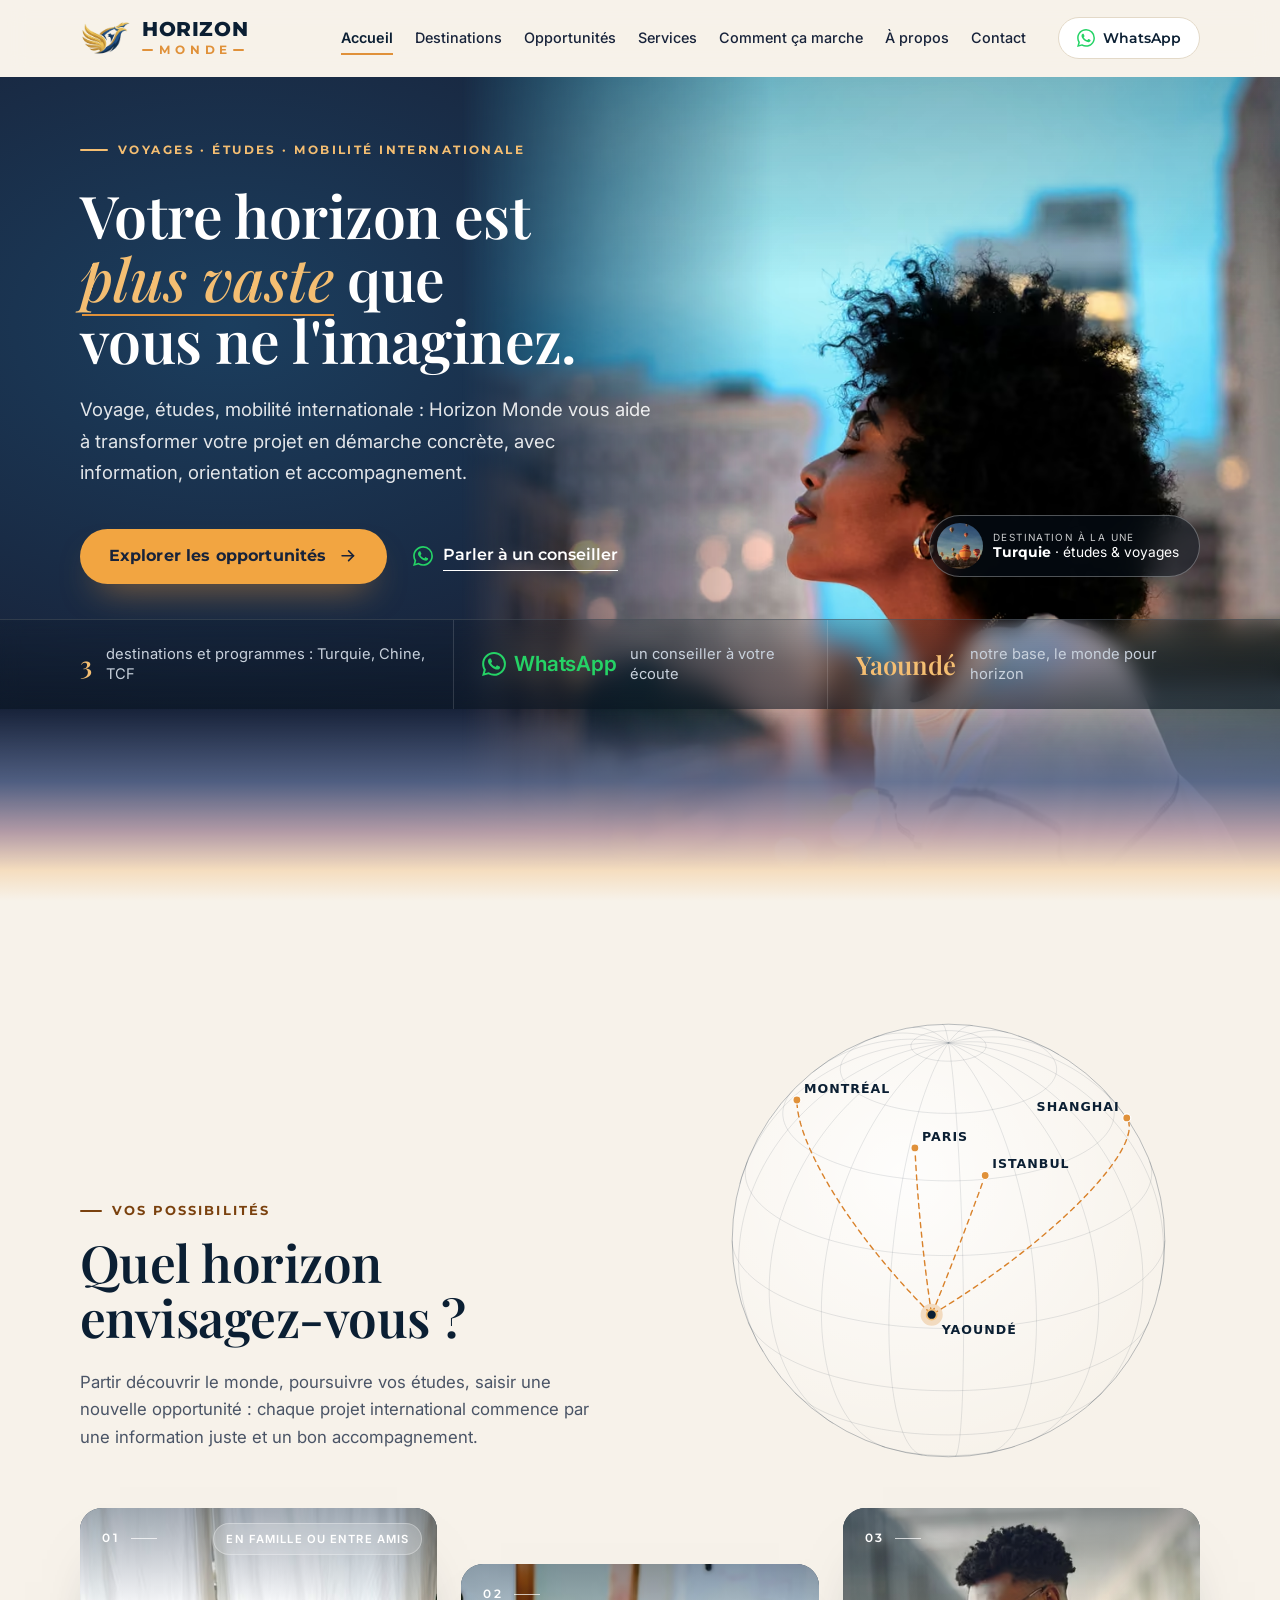
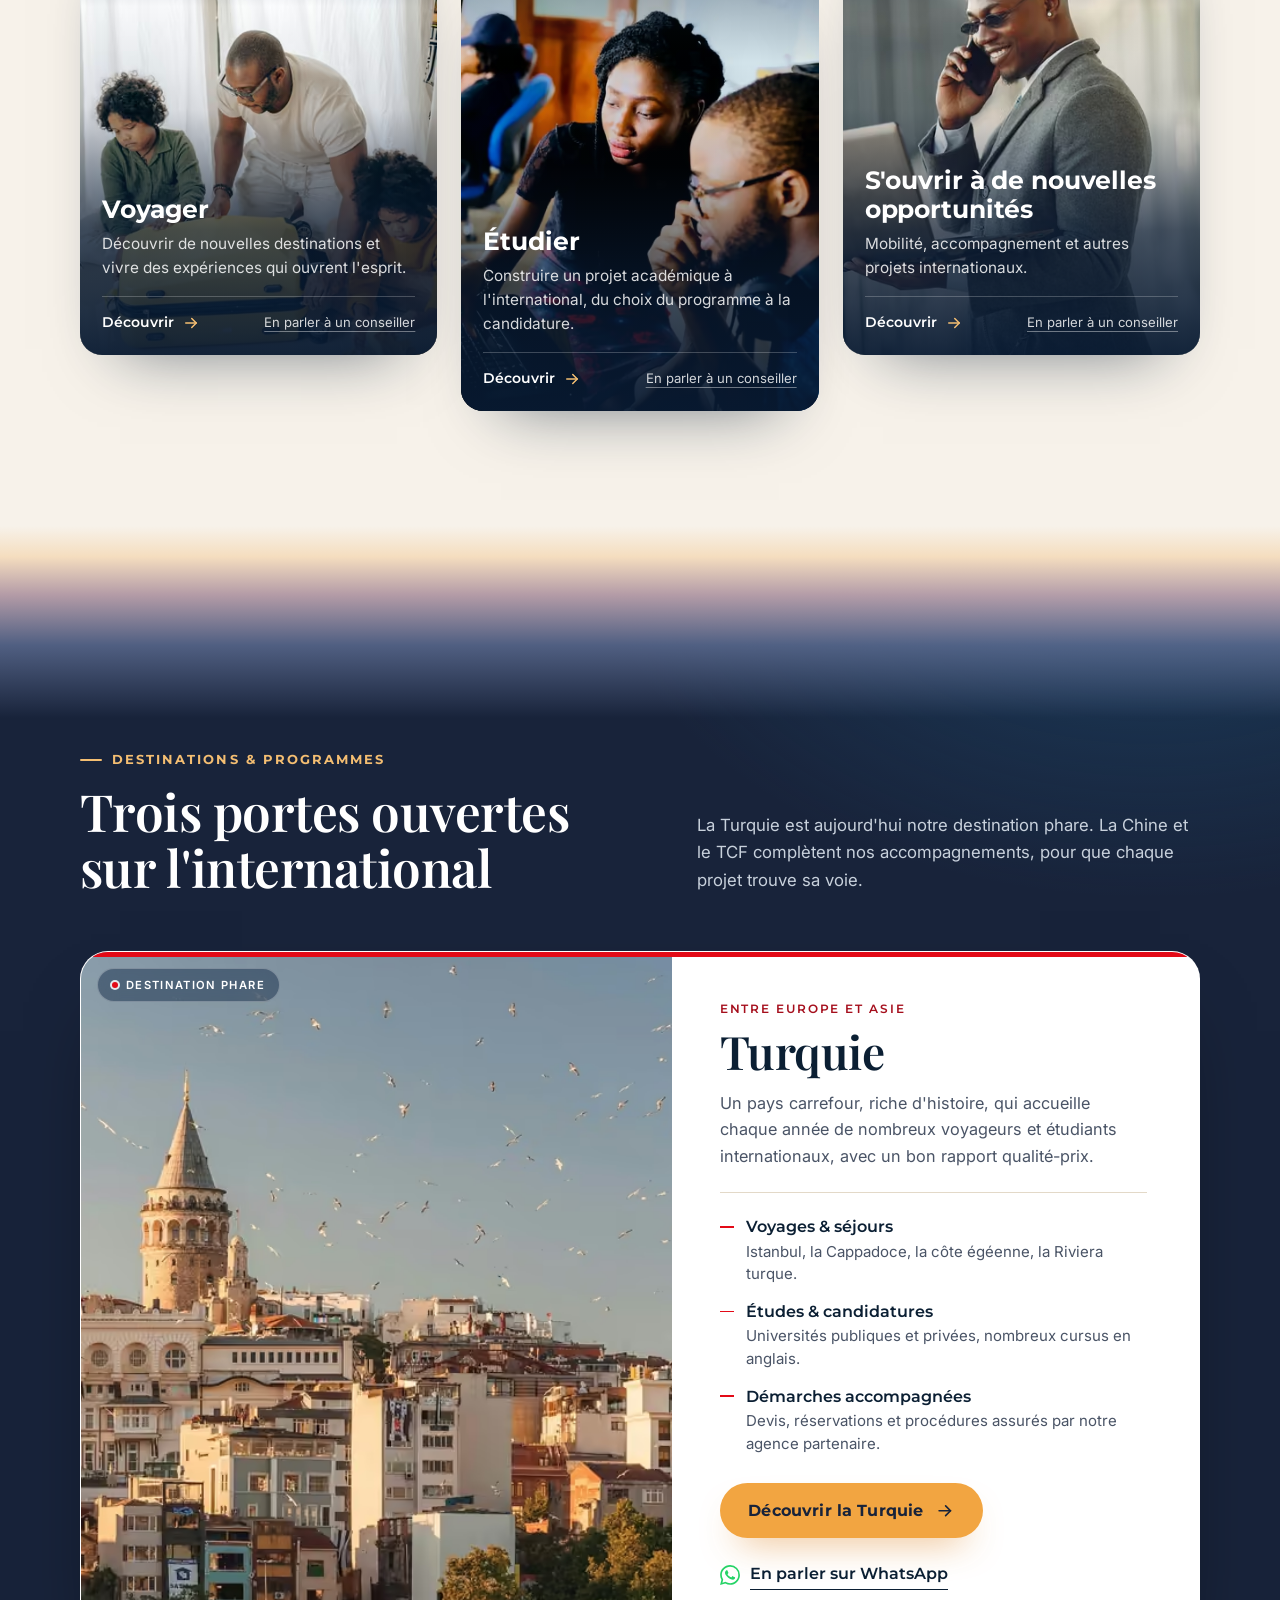
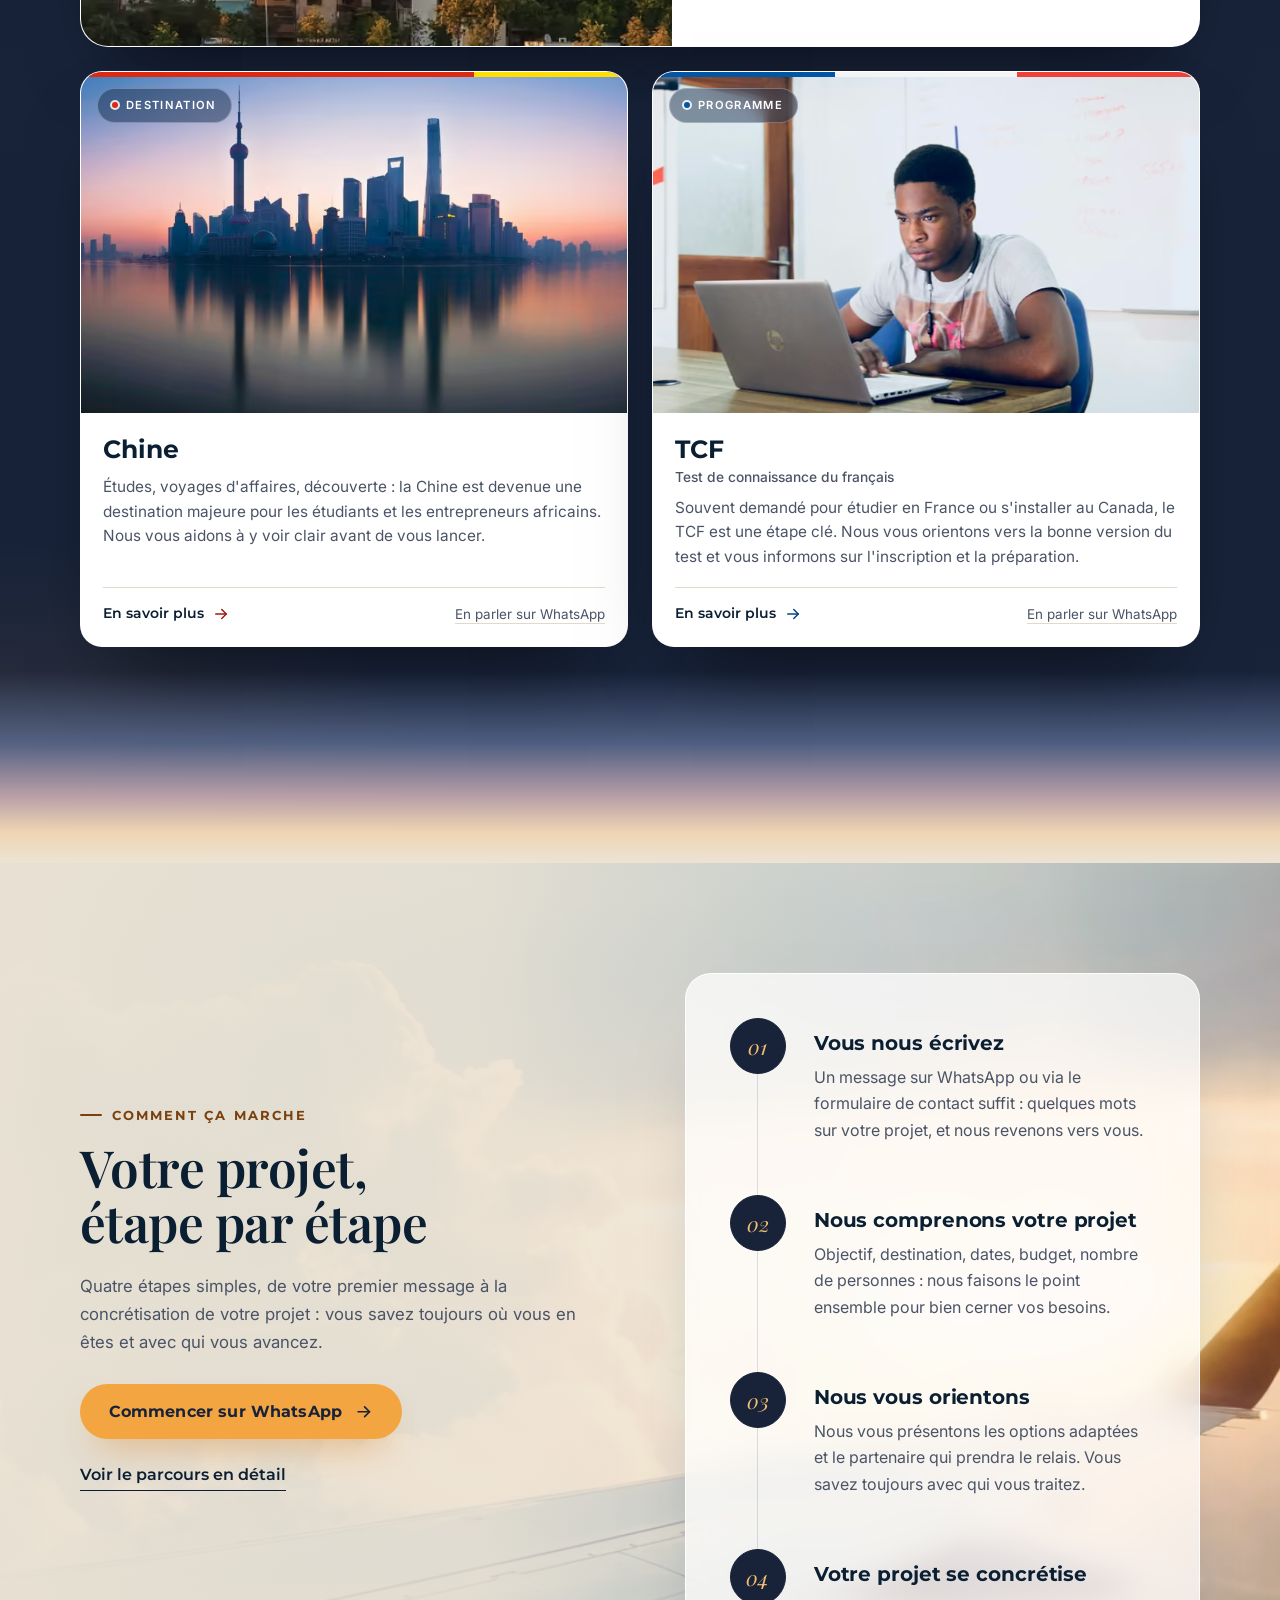
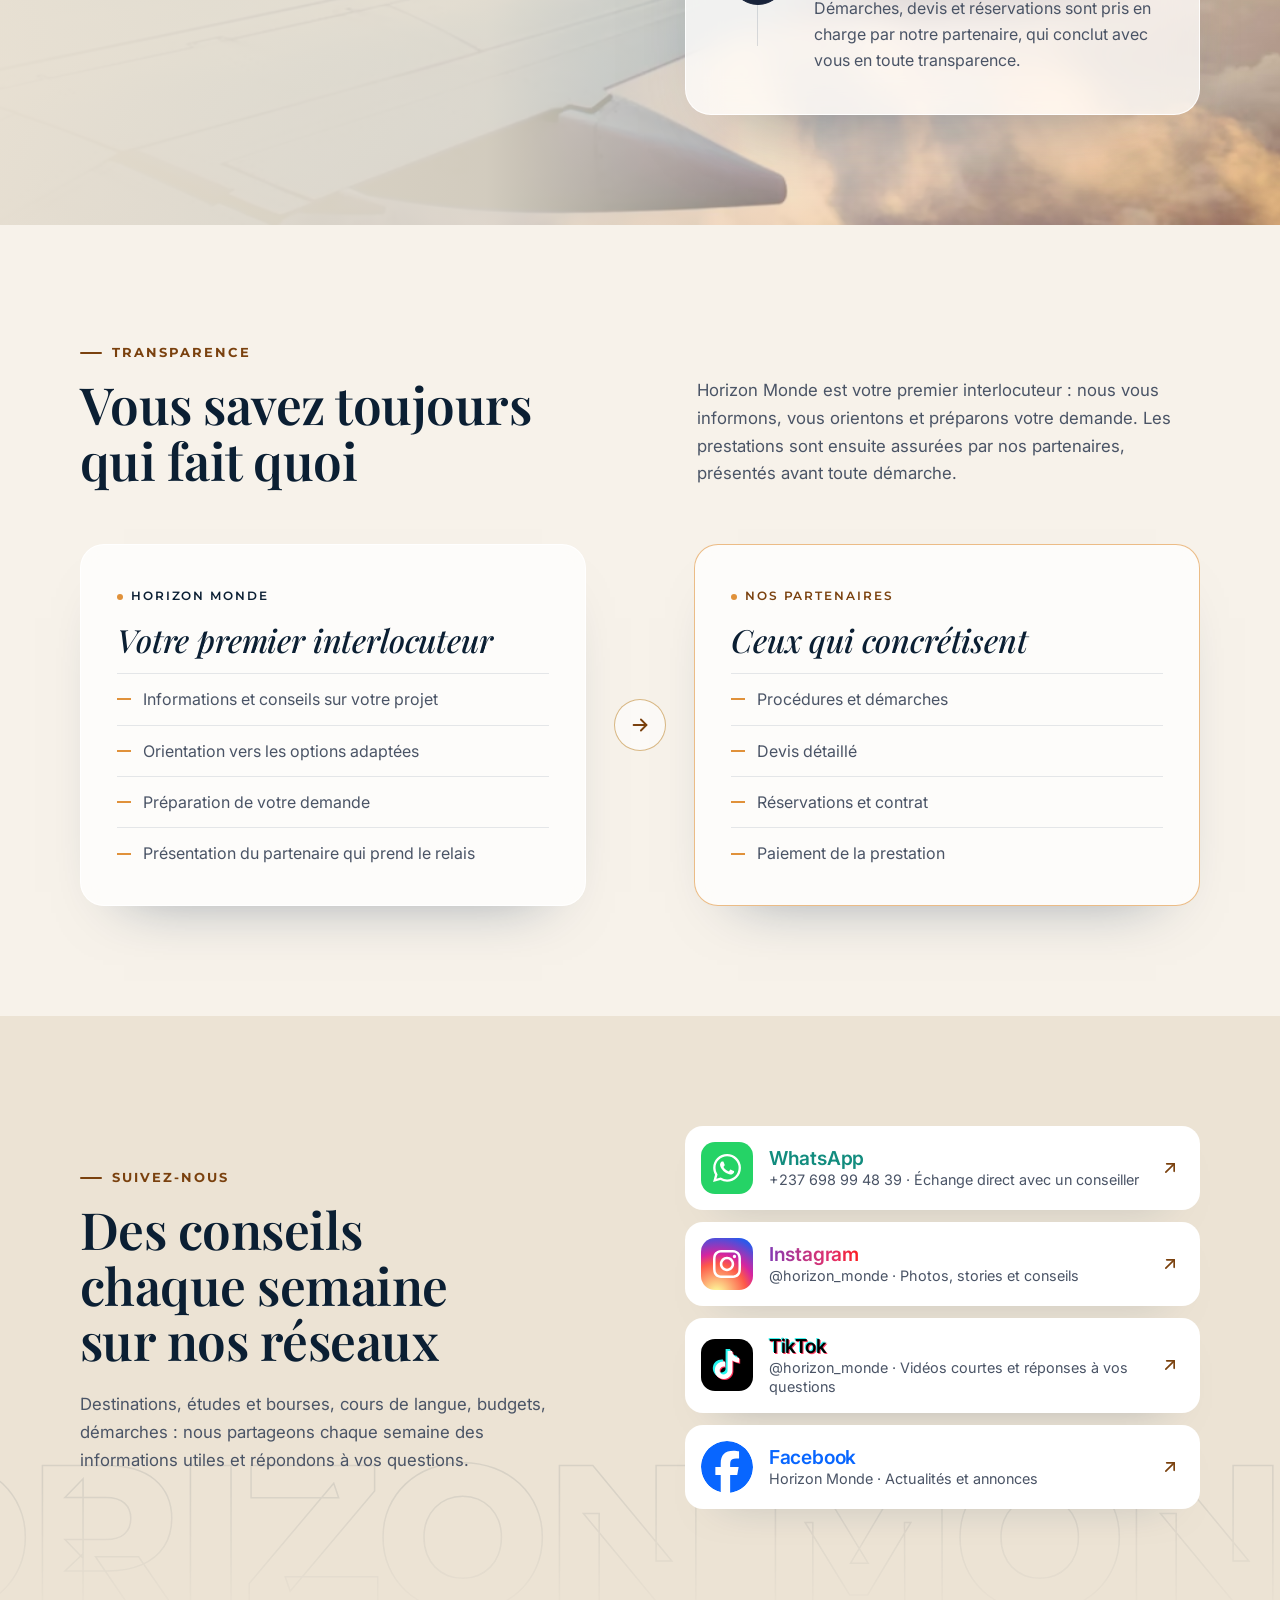
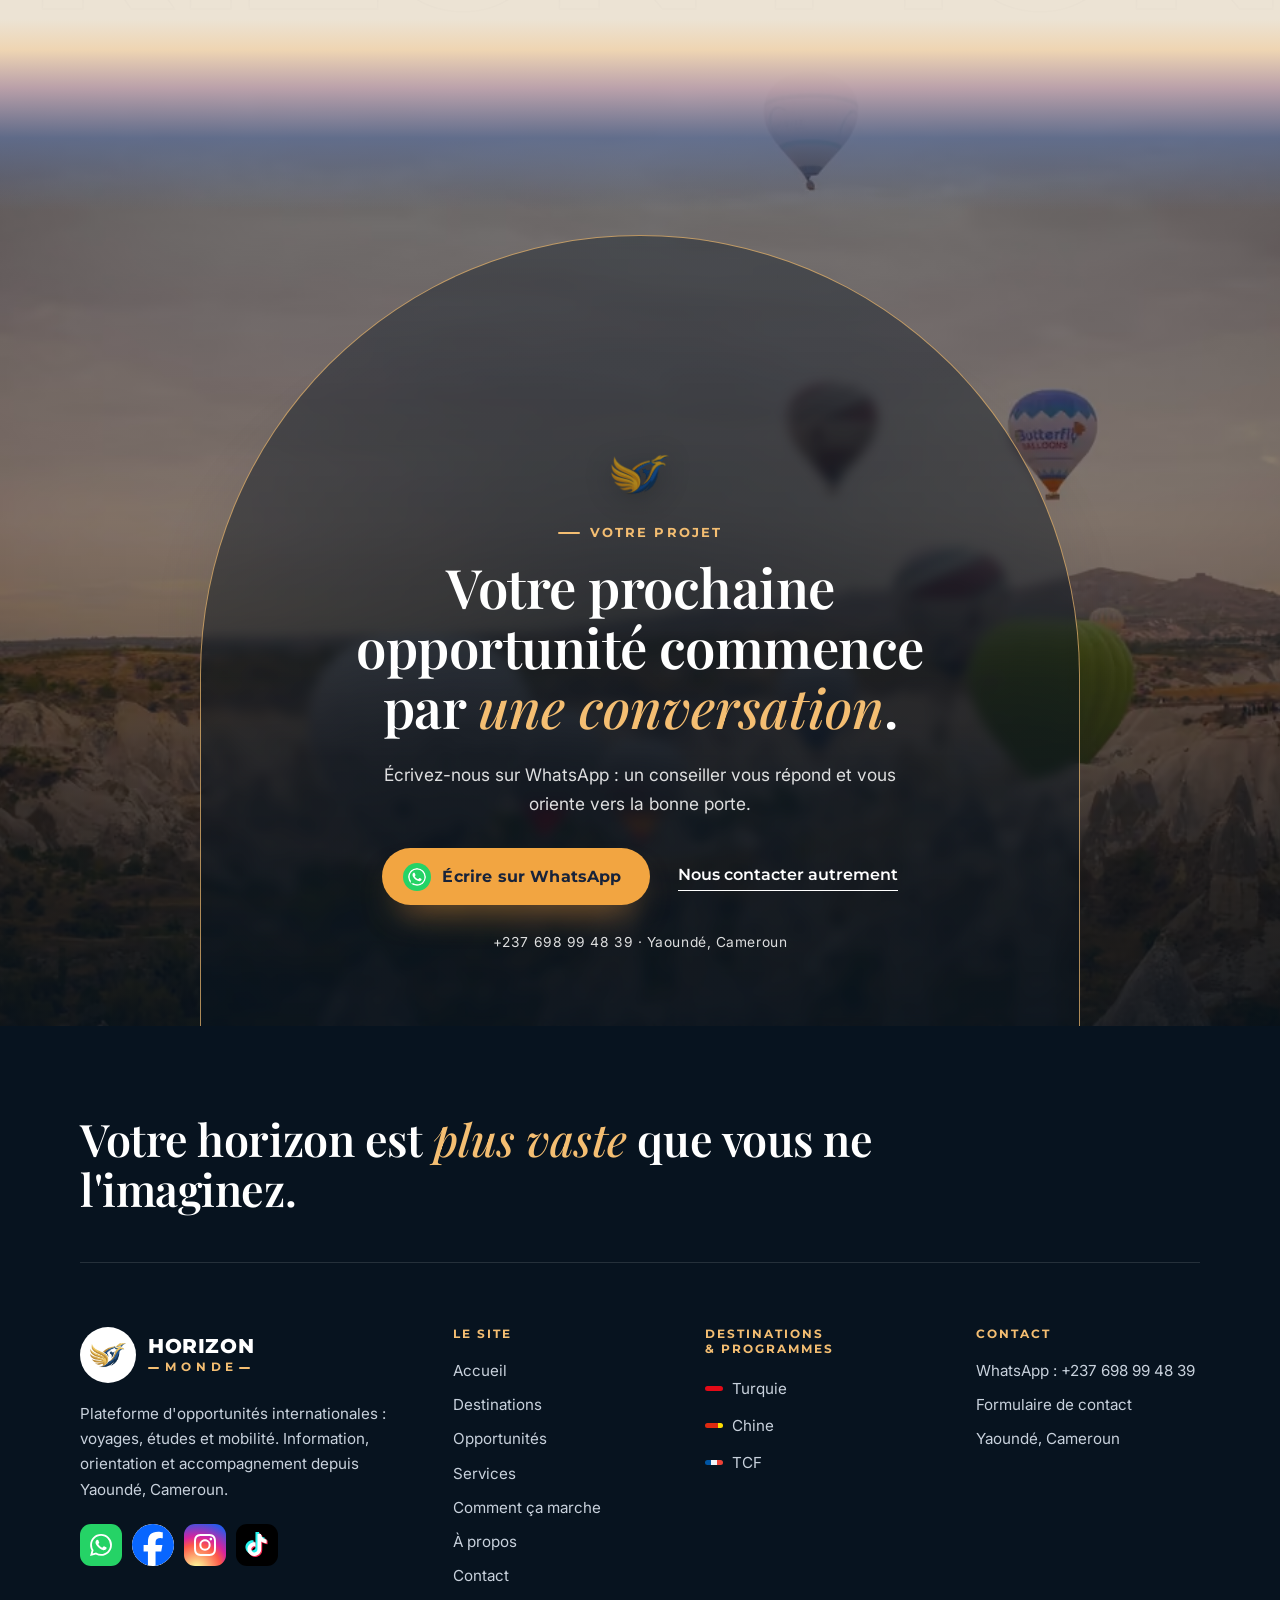
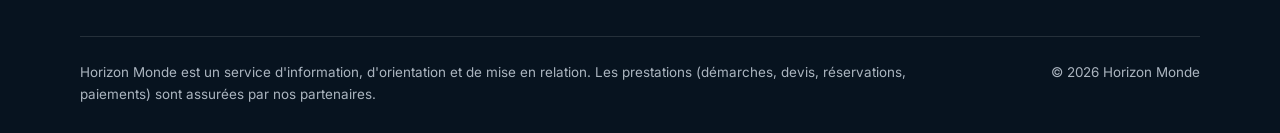
==== commit 5771b8da: "Ajoute la page Contact (formulaire « Évaluer mon projet ») Nouvelle page contact.html : - en-tête : " ====
--- a/index.html
+++ b/index.html
@@ -644,7 +644,7 @@
           <h2 class="footer-title">Contact</h2>
           <ul class="footer-links">
             <li><a href="contact.html" data-whatsapp data-message="Bonjour Horizon Monde !">WhatsApp : <span class="nowrap">+237 698 99 48 39</span></a></li>
-            <li><a href="contact.html">Formulaire de contact</a></li>
+            <li><a href="contact.html#formulaire">Formulaire de contact</a></li>
             <li>Yaoundé, Cameroun</li>
           </ul>
         </div>
--- a/assets/css/style.css
+++ b/assets/css/style.css
@@ -936,7 +936,7 @@
 .facts dt { font-size: .68rem; font-weight: 600; letter-spacing: .14em; text-transform: uppercase; color: var(--muted); }
 .facts dd { margin: 4px 0 0; font-family: var(--font-title); font-weight: 600; font-size: .98rem; color: var(--navy); }
 
-.mosaic { display: grid; grid-template-columns: 1fr 1fr; gap: 12px; margin-bottom: clamp(56px, 7vw, 88px); }
+.mosaic { display: grid; grid-template-columns: 1fr 1fr; gap: 12px; margin-bottom: clamp(44px, 5vw, 64px); }
 .mosaic-tile {
   position: relative; margin: 0; overflow: hidden; border-radius: 20px; aspect-ratio: 1 / 1;
   box-shadow: 0 30px 60px -42px rgba(14, 43, 77, .6);
@@ -1768,3 +1768,163 @@
   .roles-table tbody th { font-size: .88rem; }
   .roles-table td.on .icon { width: 24px; height: 24px; padding: 5px; }
 }
+
+/* ==========================================================================
+   Page À propos
+   ========================================================================== */
+.page-hero-photo-yaounde img { object-position: 50% 55%; }
+.about-pills { list-style: none; display: flex; flex-wrap: wrap; gap: 10px; }
+.about-pills li {
+  display: inline-flex; align-items: center; gap: 9px; padding: 10px 16px; border-radius: 999px;
+  background: rgba(255, 255, 255, .1); border: 1px solid rgba(255, 255, 255, .22);
+  backdrop-filter: blur(8px); -webkit-backdrop-filter: blur(8px);
+  color: var(--white); font-size: .9rem; font-weight: 600;
+}
+.about-pills .icon { width: 18px; height: 18px; color: var(--gold-light); }
+.about-pills .brand-whatsapp { color: #25D366; }
+
+.chapter-body h2 { font-size: clamp(2.1rem, 4.2vw, 3.3rem); line-height: 1.08; margin-bottom: .5em; }
+.chapter-body h2 em { font-style: italic; font-weight: 500; color: var(--gold-text-strong); }
+.bg-ink .chapter-body h2 em { color: var(--gold-light); }
+.about-quote {
+  position: relative; margin: 26px 0 0; padding: 22px 24px 22px 28px; border-radius: 0 20px 20px 0;
+  border-left: 4px solid var(--amber); background: rgba(242, 165, 65, .1);
+}
+.about-quote p { margin: 0; font-family: var(--font-display); font-style: italic; font-size: clamp(1.25rem, 2.2vw, 1.55rem); line-height: 1.4; color: var(--navy); }
+
+.value-grid { list-style: none; display: grid; gap: 16px; }
+.value-card {
+  padding: 28px 24px 24px; border-radius: 22px; background: rgba(255, 255, 255, .86);
+  border: 1px solid rgba(255, 255, 255, .95); box-shadow: 0 26px 54px -42px rgba(11, 31, 51, .6);
+}
+.js .value-card.reveal, .js .about-dest .reveal { transition-delay: calc(var(--i, 0) * 90ms); }
+.value-icon { display: grid; place-items: center; width: 54px; height: 54px; margin-bottom: 18px; border-radius: 50%; background: var(--ink); color: var(--gold-light); }
+.value-icon .icon { width: 24px; height: 24px; }
+.value-card h3 { font-family: var(--font-display); font-weight: 600; font-size: 1.7rem; margin-bottom: .3em; }
+.value-card p { color: var(--muted); margin: 0; }
+@media (min-width: 640px) { .value-grid { grid-template-columns: 1fr 1fr; } }
+@media (min-width: 1100px) { .value-grid { grid-template-columns: repeat(4, 1fr); } }
+
+.about-dest { list-style: none; display: grid; gap: 16px; }
+.about-dest-card {
+  position: relative; display: flex; flex-direction: column; gap: 8px; min-height: 100%;
+  padding: 30px 26px 26px; border-radius: 22px; overflow: hidden; text-decoration: none;
+  background: var(--white); box-shadow: 0 26px 54px -42px rgba(11, 31, 51, .6);
+  transition: transform .4s cubic-bezier(.16, .84, .24, 1), box-shadow .4s;
+}
+.about-dest-card::before { content: ""; position: absolute; top: 0; left: 0; right: 0; height: 6px; background: var(--accent-stripe); }
+.about-dest-card:hover { transform: translateY(-4px); box-shadow: 0 34px 64px -40px rgba(11, 31, 51, .65); }
+.about-dest-name { font-family: var(--font-display); font-weight: 600; font-size: 2.2rem; line-height: 1.05; color: var(--navy); }
+.about-dest-desc { color: var(--muted); font-size: .96rem; padding-right: 28px; }
+.about-dest-arrow { position: absolute; right: 22px; bottom: 24px; width: 22px; height: 22px; color: var(--accent-text); transition: transform .3s; }
+.about-dest-card:hover .about-dest-arrow { transform: translateX(4px); }
+@media (min-width: 860px) { .about-dest { grid-template-columns: repeat(3, 1fr); } }
+/* L'étiquette de la photo d'en-tête reste au-dessus du fondu */
+.page-hero.has-fade-bottom .page-hero-label { z-index: 3; bottom: calc(var(--fade-h) + 12px); }
+
+/* ==========================================================================
+   Page Contact : formulaire « Évaluer mon projet », canaux, suite
+   ========================================================================== */
+.page-hero-photo-contact img { object-position: 55% 40%; }
+.page-hero .hero-actions { display: flex; flex-wrap: wrap; align-items: center; gap: 12px 26px; }
+
+.contact-layout { display: grid; gap: 28px; align-items: start; }
+.project-form {
+  padding: clamp(24px, 4vw, 44px); border-radius: 28px; background: var(--white);
+  box-shadow: 0 40px 80px -50px rgba(11, 31, 51, .6);
+}
+.project-form h2 { font-size: clamp(1.9rem, 3.4vw, 2.6rem); line-height: 1.1; margin-bottom: .35em; }
+.form-intro { color: var(--muted); margin-bottom: 26px; }
+.field { margin: 0 0 20px; padding: 0; border: 0; min-width: 0; }
+.field > label, .field > legend {
+  display: block; margin-bottom: 8px; padding: 0;
+  font-family: var(--font-title); font-weight: 600; font-size: .92rem; color: var(--navy);
+}
+.req { color: #B3261E; }
+.field input[type="text"], .field input[type="number"], .field select, .field textarea {
+  width: 100%; min-height: 50px; padding: 12px 16px; border-radius: 14px;
+  border: 1.5px solid #D9CFBE; background: var(--ivory); color: var(--ink);
+  font: inherit; font-size: 1rem; transition: border-color .2s, box-shadow .2s, background-color .2s;
+}
+.field textarea { min-height: 120px; resize: vertical; }
+.field input:focus, .field select:focus, .field textarea:focus {
+  outline: none; border-color: var(--gold); background: var(--white); box-shadow: 0 0 0 4px rgba(242, 165, 65, .22);
+}
+.field [aria-invalid="true"] { border-color: #B3261E; }
+.field-error { margin: 8px 0 0; color: #B3261E; font-size: .88rem; font-weight: 600; }
+.field-row { display: grid; gap: 0 16px; }
+@media (min-width: 560px) { .field-row { grid-template-columns: 1.4fr 1fr; } }
+
+.chip-options { display: flex; flex-wrap: wrap; gap: 8px; }
+.chip-option { position: relative; cursor: pointer; }
+.chip-option input { position: absolute; opacity: 0; width: 1px; height: 1px; }
+.chip-option span {
+  display: inline-flex; align-items: center; min-height: 44px; padding: 10px 18px; border-radius: 999px;
+  border: 1.5px solid #D9CFBE; background: var(--ivory); color: var(--navy);
+  font-weight: 600; font-size: .94rem; transition: background-color .2s, border-color .2s, color .2s;
+}
+.chip-option:hover span { border-color: var(--gold); }
+.chip-option input:checked + span { background: var(--ink); border-color: var(--ink); color: var(--white); }
+.chip-option input:focus-visible + span { outline: 3px solid var(--gold); outline-offset: 2px; }
+.chip-option input[aria-invalid="true"] + span { border-color: #B3261E; }
+
+.form-submit { width: 100%; margin-top: 6px; min-height: 58px; font-size: 1.05rem; }
+.form-note { display: flex; align-items: center; justify-content: center; gap: 8px; margin: 14px 0 0; color: var(--muted); font-size: .86rem; text-align: center; }
+.form-note .icon { width: 16px; height: 16px; flex: 0 0 auto; }
+
+.contact-side { display: grid; gap: 16px; }
+.wa-card {
+  position: relative; display: flex; align-items: center; gap: 18px; padding: 24px; border-radius: 24px;
+  background: var(--white); text-decoration: none; color: var(--ink);
+  border: 2px solid rgba(37, 211, 102, .45); box-shadow: 0 30px 60px -44px rgba(11, 31, 51, .6);
+  transition: transform .35s cubic-bezier(.16, .84, .24, 1), box-shadow .35s;
+}
+.wa-card:hover { transform: translateY(-3px); box-shadow: 0 36px 66px -40px rgba(11, 31, 51, .65); }
+.wa-card-icon { display: grid; place-items: center; flex: 0 0 64px; height: 64px; border-radius: 18px; background: #25D366; }
+.wa-card-icon .brand-whatsapp { color: #fff; width: 36px; height: 36px; }
+.wa-card-text { display: flex; flex-direction: column; gap: 2px; color: var(--muted); font-size: .92rem; }
+.wa-card-text .brand-name { font-size: 1.35rem; }
+.wa-card-number { font-family: var(--font-title); font-weight: 700; font-size: 1.2rem; color: var(--navy); letter-spacing: .01em; }
+.wa-card-arrow { position: absolute; top: 22px; right: 20px; width: 20px; height: 20px; color: #128C7E; }
+
+.contact-block { padding: 22px 24px; border-radius: 22px; background: rgba(255, 255, 255, .7); border: 1px solid rgba(11, 31, 51, .08); }
+.contact-block h3 { font-family: var(--font-title); font-size: .78rem; font-weight: 700; letter-spacing: .16em; text-transform: uppercase; color: var(--navy); margin-bottom: 14px; }
+.contact-socials { list-style: none; display: grid; gap: 10px; }
+.contact-socials a { display: flex; align-items: center; gap: 14px; text-decoration: none; padding: 6px; border-radius: 14px; transition: background-color .2s; }
+.contact-socials a:hover { background: rgba(11, 31, 51, .05); }
+.contact-socials .brand-name { font-size: 1.05rem; }
+.contact-social-tile { display: grid; place-items: center; width: 44px; height: 44px; border-radius: 12px; }
+.contact-social-tile .brand-icon { width: 24px; height: 24px; }
+.contact-socials a.brand-tile-facebook { background: transparent !important; border-radius: 14px !important; }
+.contact-socials a.brand-tile-facebook > .brand-icon { width: 44px; height: 44px; color: #0866FF; }
+.contact-place { display: flex; gap: 12px; margin: 0; color: var(--muted); font-size: .95rem; }
+.contact-place .icon { flex: 0 0 auto; width: 22px; height: 22px; color: var(--gold-text); margin-top: 2px; }
+.contact-place strong { color: var(--navy); }
+
+@media (min-width: 960px) {
+  .contact-layout { grid-template-columns: 1.35fr .9fr; gap: 40px; }
+  .contact-side { position: sticky; top: calc(var(--header-h) + 24px); }
+}
+
+/* Et ensuite ? */
+.inline-link { color: var(--navy); font-weight: 600; text-underline-offset: 4px; }
+.next-steps { list-style: none; display: grid; gap: 16px; counter-reset: none; }
+.next-steps li {
+  position: relative; padding: 26px 24px 22px; border-radius: 22px; background: rgba(255, 255, 255, .86);
+  border: 1px solid rgba(255, 255, 255, .95); box-shadow: 0 26px 54px -42px rgba(11, 31, 51, .6);
+}
+.js .next-steps .reveal { transition-delay: calc(var(--i, 0) * 100ms); }
+.next-num { position: absolute; top: 18px; right: 22px; font-family: var(--font-display); font-style: italic; font-size: 2.6rem; line-height: 1; color: rgba(224, 145, 58, .55); }
+.next-icon { display: grid; place-items: center; width: 50px; height: 50px; margin-bottom: 16px; border-radius: 50%; background: var(--ink); color: var(--gold-light); }
+.next-icon .icon { width: 22px; height: 22px; }
+.next-steps h3 { font-family: var(--font-display); font-weight: 600; font-size: 1.45rem; margin-bottom: .3em; }
+.next-steps p { color: var(--muted); margin: 0; }
+@media (min-width: 860px) { .next-steps { grid-template-columns: repeat(3, 1fr); } }
+
+/* Bandeau final, qui rejoint le pied de page */
+.contact-end-inner { display: flex; flex-direction: column; align-items: flex-start; gap: 24px; }
+.contact-end h2 { font-size: clamp(1.9rem, 3.6vw, 2.8rem); line-height: 1.1; margin: 0; max-width: 18em; }
+.contact-end h2 em { font-style: italic; font-weight: 500; color: var(--gold-light); }
+.contact-end { padding-bottom: clamp(56px, 7vw, 88px); background: linear-gradient(180deg, var(--ink), var(--navy-deep)) !important; }
+@media (min-width: 860px) { .contact-end-inner { flex-direction: row; justify-content: space-between; align-items: center; } }
+.page-hero .btn-link { color: var(--white); }
